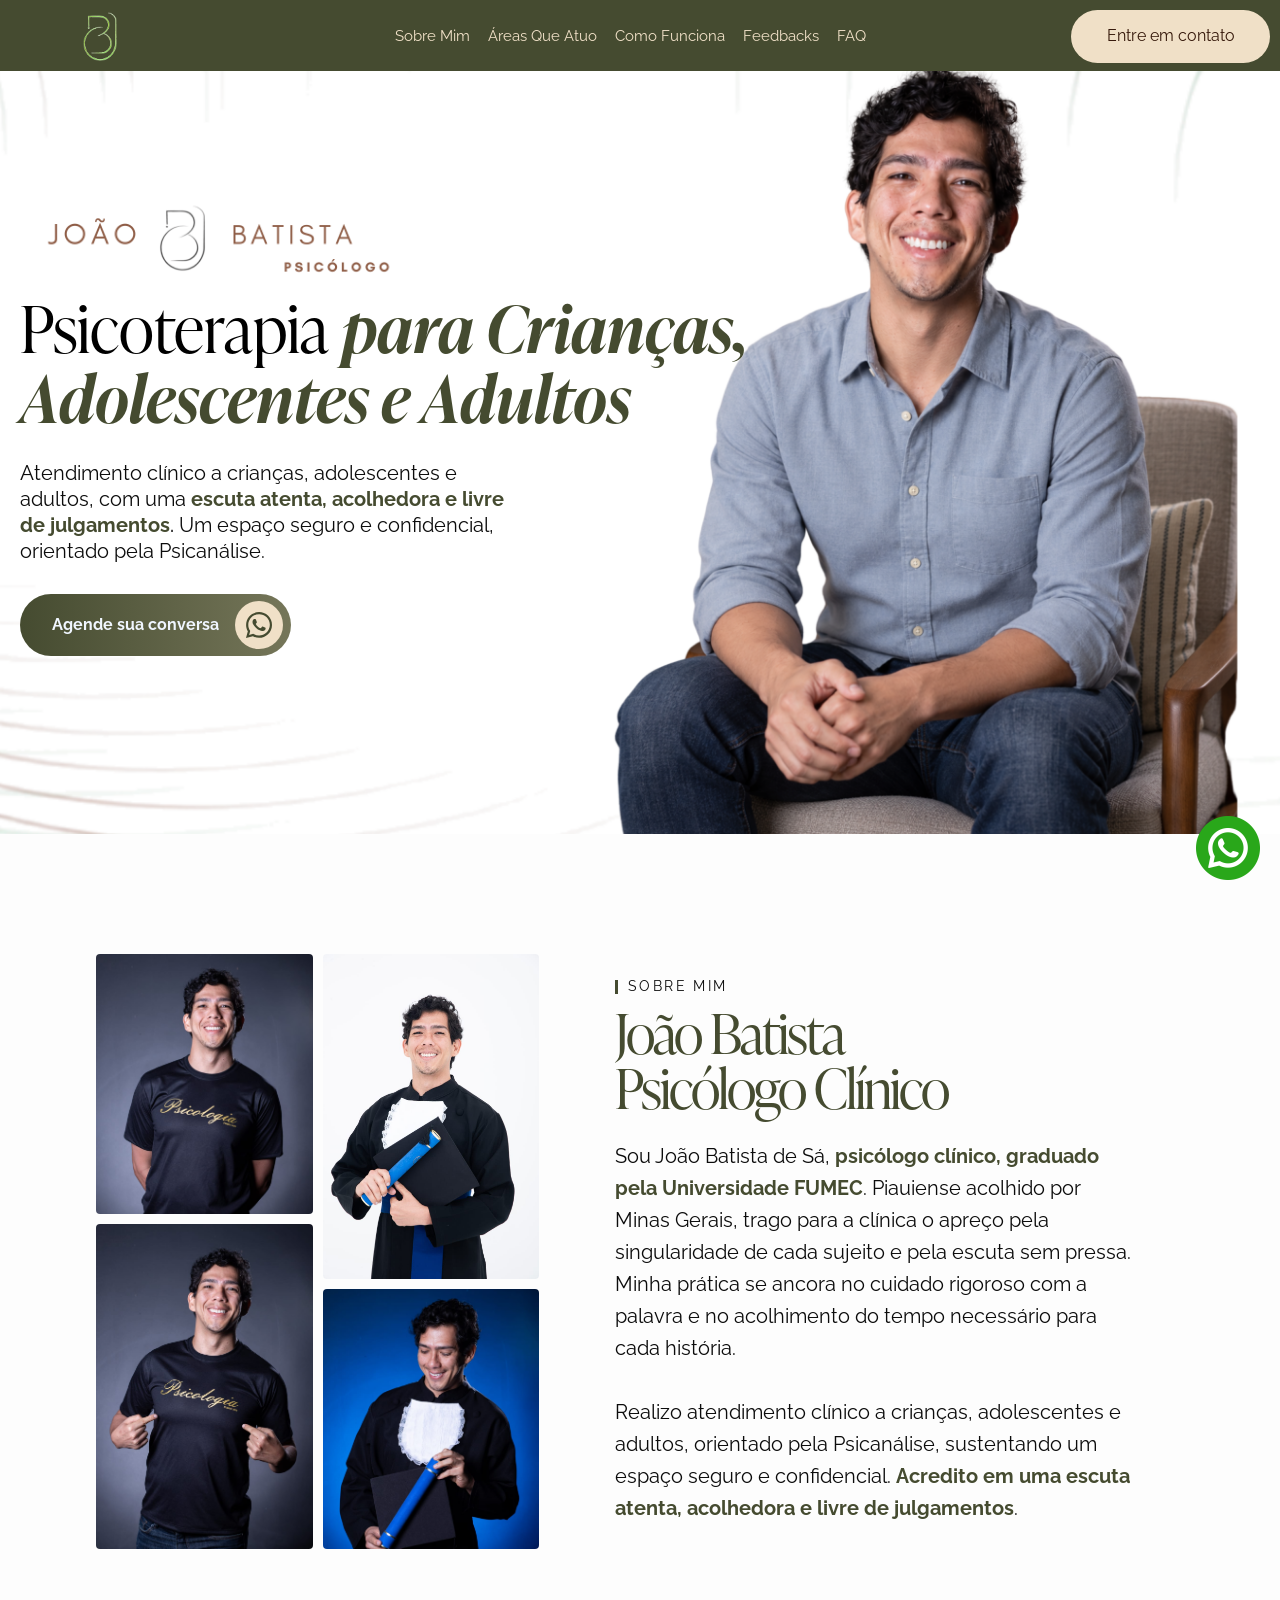
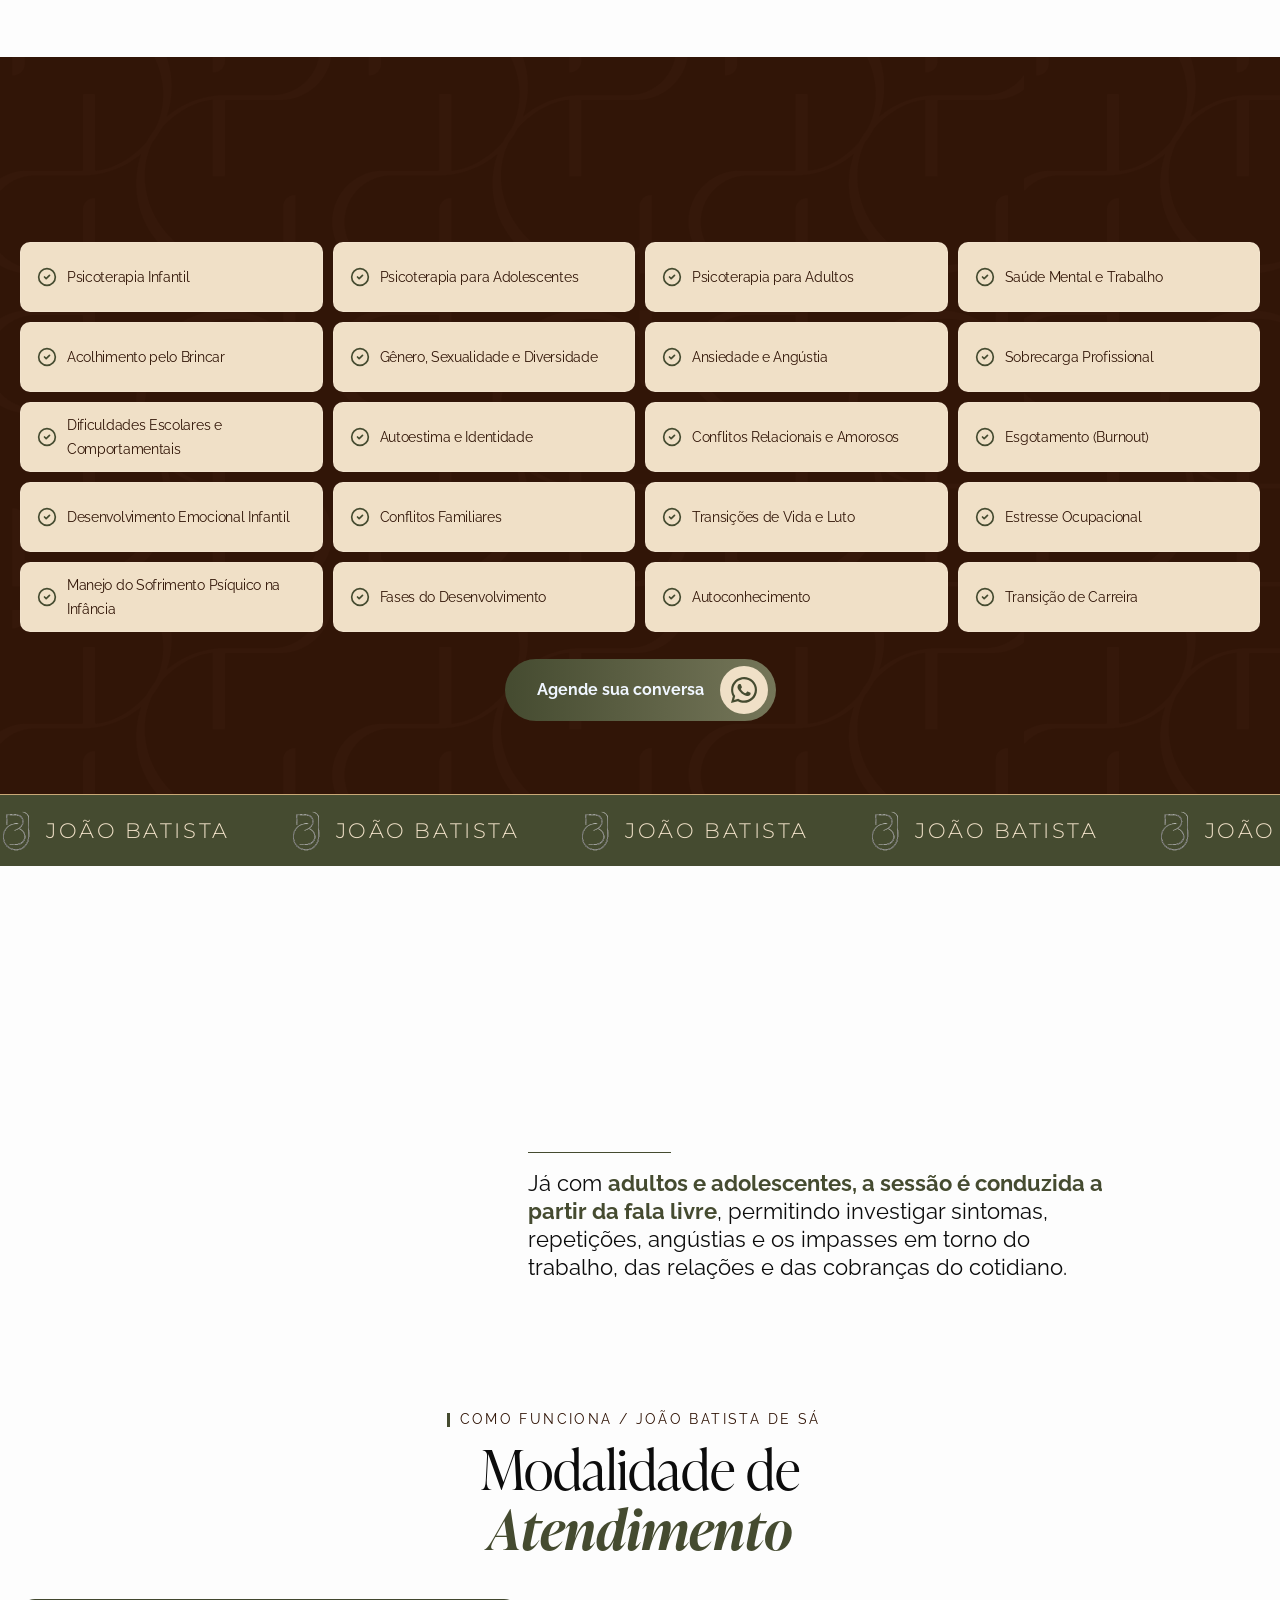
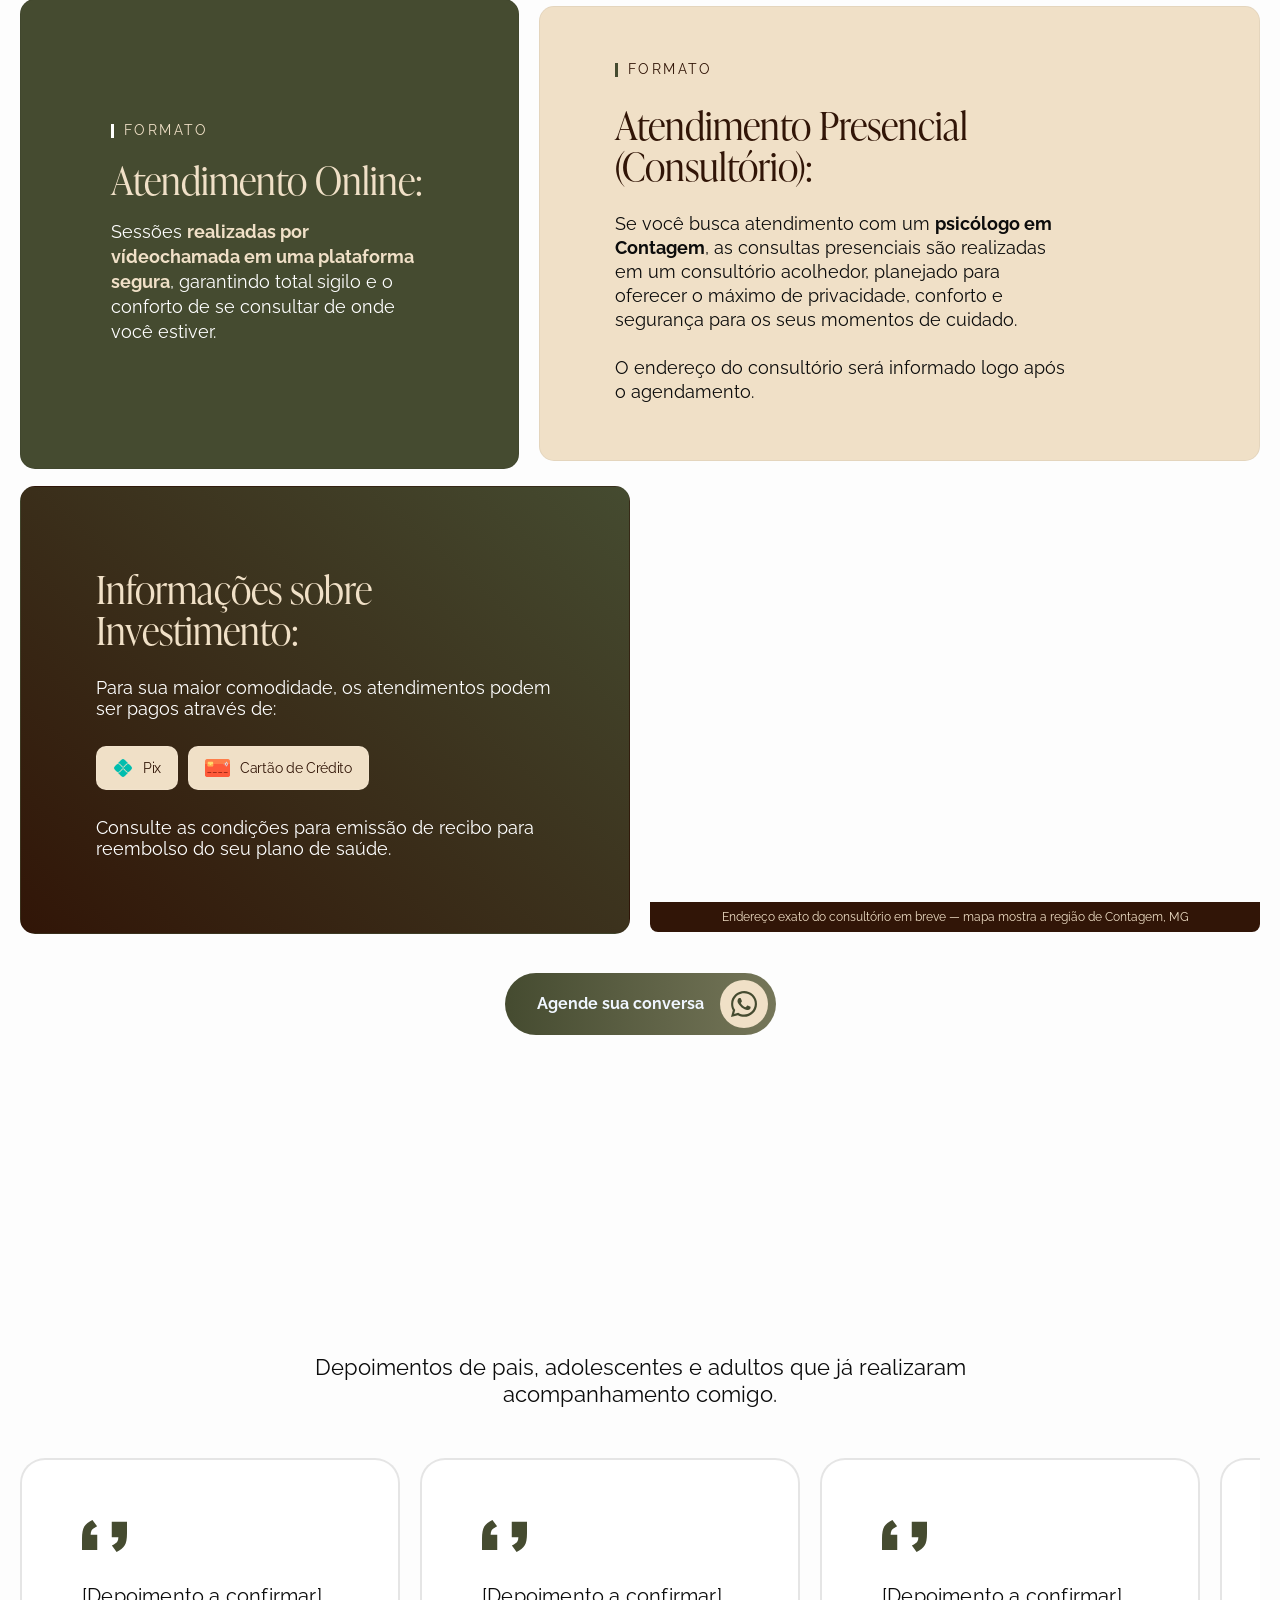
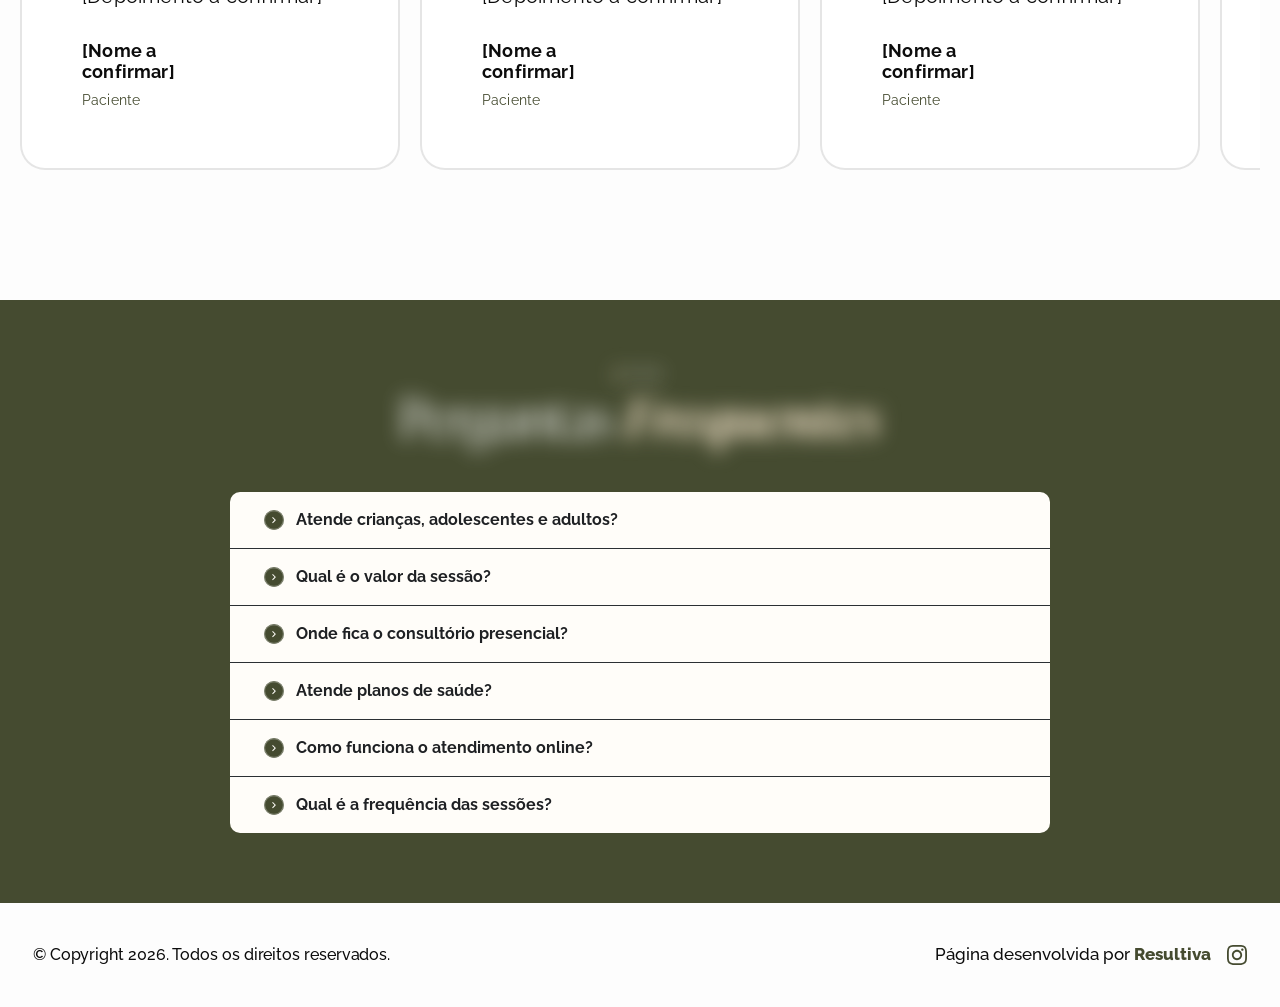
==== index.html @ 3357977a "Remove elemento decorativo (SVG) do lado direito do card de Atendimento Presencial Co-Authored-By: C" ====
<!DOCTYPE html>
<html lang="pt-BR"><head>
<meta charset="utf-8"/>
<meta content="width=device-width, initial-scale=1" name="viewport"/>
<meta content="index, follow, max-image-preview:large, max-snippet:-1, max-video-preview:-1" name="robots"/>
<title>Psicoterapia para Crianças, Adolescentes e Adultos | João Batista de Sá</title>
<meta content="Psicoterapia clínica para crianças, adolescentes e adultos, com base na Psicanálise. João Batista de Sá, psicólogo clínico." name="description"/>
<meta content="pt_BR" property="og:locale"/>
<meta content="website" property="og:type"/>
<meta content="Psicoterapia para Crianças, Adolescentes e Adultos | João Batista de Sá" property="og:title"/>
<meta content="Psicoterapia clínica para crianças, adolescentes e adultos, com base na Psicanálise." property="og:description"/>
<meta content="João Batista de Sá - Psicólogo" property="og:site_name"/>
<meta content="assets/joao-foto-1.jpg" property="og:image"/>
<meta content="summary_large_image" name="twitter:card"/>
<style id="wp-img-auto-sizes-contain-inline-css">
img:is([sizes=auto i],[sizes^="auto," i]){contain-intrinsic-size:3000px 1500px}
/*# sourceURL=wp-img-auto-sizes-contain-inline-css */
</style>
<style id="wp-emoji-styles-inline-css">

	img.wp-smiley, img.emoji {
		display: inline !important;
		border: none !important;
		box-shadow: none !important;
		height: 1em !important;
		width: 1em !important;
		margin: 0 0.07em !important;
		vertical-align: -0.1em !important;
		background: none !important;
		padding: 0 !important;
	}
/*# sourceURL=wp-emoji-styles-inline-css */
</style>
<style id="global-styles-inline-css">
:root{--wp--preset--aspect-ratio--square: 1;--wp--preset--aspect-ratio--4-3: 4/3;--wp--preset--aspect-ratio--3-4: 3/4;--wp--preset--aspect-ratio--3-2: 3/2;--wp--preset--aspect-ratio--2-3: 2/3;--wp--preset--aspect-ratio--16-9: 16/9;--wp--preset--aspect-ratio--9-16: 9/16;--wp--preset--color--black: #000000;--wp--preset--color--cyan-bluish-gray: #abb8c3;--wp--preset--color--white: #ffffff;--wp--preset--color--pale-pink: #f78da7;--wp--preset--color--vivid-red: #cf2e2e;--wp--preset--color--luminous-vivid-orange: #ff6900;--wp--preset--color--luminous-vivid-amber: #fcb900;--wp--preset--color--light-green-cyan: #7bdcb5;--wp--preset--color--vivid-green-cyan: #00d084;--wp--preset--color--pale-cyan-blue: #8ed1fc;--wp--preset--color--vivid-cyan-blue: #0693e3;--wp--preset--color--vivid-purple: #9b51e0;--wp--preset--gradient--vivid-cyan-blue-to-vivid-purple: linear-gradient(135deg,rgb(6,147,227) 0%,rgb(155,81,224) 100%);--wp--preset--gradient--light-green-cyan-to-vivid-green-cyan: linear-gradient(135deg,rgb(122,220,180) 0%,rgb(0,208,130) 100%);--wp--preset--gradient--luminous-vivid-amber-to-luminous-vivid-orange: linear-gradient(135deg,rgb(252,185,0) 0%,rgb(255,105,0) 100%);--wp--preset--gradient--luminous-vivid-orange-to-vivid-red: linear-gradient(135deg,rgb(255,105,0) 0%,rgb(207,46,46) 100%);--wp--preset--gradient--very-light-gray-to-cyan-bluish-gray: linear-gradient(135deg,rgb(238,238,238) 0%,rgb(169,184,195) 100%);--wp--preset--gradient--cool-to-warm-spectrum: linear-gradient(135deg,rgb(74,234,220) 0%,rgb(151,120,209) 20%,rgb(207,42,186) 40%,rgb(238,44,130) 60%,rgb(251,105,98) 80%,rgb(254,248,76) 100%);--wp--preset--gradient--blush-light-purple: linear-gradient(135deg,rgb(255,206,236) 0%,rgb(152,150,240) 100%);--wp--preset--gradient--blush-bordeaux: linear-gradient(135deg,rgb(254,205,165) 0%,rgb(254,45,45) 50%,rgb(107,0,62) 100%);--wp--preset--gradient--luminous-dusk: linear-gradient(135deg,rgb(255,203,112) 0%,rgb(199,81,192) 50%,rgb(65,88,208) 100%);--wp--preset--gradient--pale-ocean: linear-gradient(135deg,rgb(255,245,203) 0%,rgb(182,227,212) 50%,rgb(51,167,181) 100%);--wp--preset--gradient--electric-grass: linear-gradient(135deg,rgb(202,248,128) 0%,rgb(113,206,126) 100%);--wp--preset--gradient--midnight: linear-gradient(135deg,rgb(2,3,129) 0%,rgb(40,116,252) 100%);--wp--preset--font-size--small: 13px;--wp--preset--font-size--medium: 20px;--wp--preset--font-size--large: 36px;--wp--preset--font-size--x-large: 42px;--wp--preset--spacing--20: 0.44rem;--wp--preset--spacing--30: 0.67rem;--wp--preset--spacing--40: 1rem;--wp--preset--spacing--50: 1.5rem;--wp--preset--spacing--60: 2.25rem;--wp--preset--spacing--70: 3.38rem;--wp--preset--spacing--80: 5.06rem;--wp--preset--shadow--natural: 6px 6px 9px rgba(0, 0, 0, 0.2);--wp--preset--shadow--deep: 12px 12px 50px rgba(0, 0, 0, 0.4);--wp--preset--shadow--sharp: 6px 6px 0px rgba(0, 0, 0, 0.2);--wp--preset--shadow--outlined: 6px 6px 0px -3px rgb(255, 255, 255), 6px 6px rgb(0, 0, 0);--wp--preset--shadow--crisp: 6px 6px 0px rgb(0, 0, 0);}:root { --wp--style--global--content-size: 800px;--wp--style--global--wide-size: 1200px; }:where(body) { margin: 0; }.wp-site-blocks > .alignleft { float: left; margin-right: 2em; }.wp-site-blocks > .alignright { float: right; margin-left: 2em; }.wp-site-blocks > .aligncenter { justify-content: center; margin-left: auto; margin-right: auto; }:where(.wp-site-blocks) > * { margin-block-start: 24px; margin-block-end: 0; }:where(.wp-site-blocks) > :first-child { margin-block-start: 0; }:where(.wp-site-blocks) > :last-child { margin-block-end: 0; }:root { --wp--style--block-gap: 24px; }:root :where(.is-layout-flow) > :first-child{margin-block-start: 0;}:root :where(.is-layout-flow) > :last-child{margin-block-end: 0;}:root :where(.is-layout-flow) > *{margin-block-start: 24px;margin-block-end: 0;}:root :where(.is-layout-constrained) > :first-child{margin-block-start: 0;}:root :where(.is-layout-constrained) > :last-child{margin-block-end: 0;}:root :where(.is-layout-constrained) > *{margin-block-start: 24px;margin-block-end: 0;}:root :where(.is-layout-flex){gap: 24px;}:root :where(.is-layout-grid){gap: 24px;}.is-layout-flow > .alignleft{float: left;margin-inline-start: 0;margin-inline-end: 2em;}.is-layout-flow > .alignright{float: right;margin-inline-start: 2em;margin-inline-end: 0;}.is-layout-flow > .aligncenter{margin-left: auto !important;margin-right: auto !important;}.is-layout-constrained > .alignleft{float: left;margin-inline-start: 0;margin-inline-end: 2em;}.is-layout-constrained > .alignright{float: right;margin-inline-start: 2em;margin-inline-end: 0;}.is-layout-constrained > .aligncenter{margin-left: auto !important;margin-right: auto !important;}.is-layout-constrained > :where(:not(.alignleft):not(.alignright):not(.alignfull)){max-width: var(--wp--style--global--content-size);margin-left: auto !important;margin-right: auto !important;}.is-layout-constrained > .alignwide{max-width: var(--wp--style--global--wide-size);}body .is-layout-flex{display: flex;}.is-layout-flex{flex-wrap: wrap;align-items: center;}.is-layout-flex > :is(*, div){margin: 0;}body .is-layout-grid{display: grid;}.is-layout-grid > :is(*, div){margin: 0;}body{padding-top: 0px;padding-right: 0px;padding-bottom: 0px;padding-left: 0px;}:root :where(.wp-element-button, .wp-block-button__link){background-color: #32373c;border-width: 0;color: #fff;font-family: inherit;font-size: inherit;font-style: inherit;font-weight: inherit;letter-spacing: inherit;line-height: inherit;padding-top: calc(0.667em + 2px);padding-right: calc(1.333em + 2px);padding-bottom: calc(0.667em + 2px);padding-left: calc(1.333em + 2px);text-decoration: none;text-transform: inherit;}.has-black-color{color: var(--wp--preset--color--black) !important;}.has-cyan-bluish-gray-color{color: var(--wp--preset--color--cyan-bluish-gray) !important;}.has-white-color{color: var(--wp--preset--color--white) !important;}.has-pale-pink-color{color: var(--wp--preset--color--pale-pink) !important;}.has-vivid-red-color{color: var(--wp--preset--color--vivid-red) !important;}.has-luminous-vivid-orange-color{color: var(--wp--preset--color--luminous-vivid-orange) !important;}.has-luminous-vivid-amber-color{color: var(--wp--preset--color--luminous-vivid-amber) !important;}.has-light-green-cyan-color{color: var(--wp--preset--color--light-green-cyan) !important;}.has-vivid-green-cyan-color{color: var(--wp--preset--color--vivid-green-cyan) !important;}.has-pale-cyan-blue-color{color: var(--wp--preset--color--pale-cyan-blue) !important;}.has-vivid-cyan-blue-color{color: var(--wp--preset--color--vivid-cyan-blue) !important;}.has-vivid-purple-color{color: var(--wp--preset--color--vivid-purple) !important;}.has-black-background-color{background-color: var(--wp--preset--color--black) !important;}.has-cyan-bluish-gray-background-color{background-color: var(--wp--preset--color--cyan-bluish-gray) !important;}.has-white-background-color{background-color: var(--wp--preset--color--white) !important;}.has-pale-pink-background-color{background-color: var(--wp--preset--color--pale-pink) !important;}.has-vivid-red-background-color{background-color: var(--wp--preset--color--vivid-red) !important;}.has-luminous-vivid-orange-background-color{background-color: var(--wp--preset--color--luminous-vivid-orange) !important;}.has-luminous-vivid-amber-background-color{background-color: var(--wp--preset--color--luminous-vivid-amber) !important;}.has-light-green-cyan-background-color{background-color: var(--wp--preset--color--light-green-cyan) !important;}.has-vivid-green-cyan-background-color{background-color: var(--wp--preset--color--vivid-green-cyan) !important;}.has-pale-cyan-blue-background-color{background-color: var(--wp--preset--color--pale-cyan-blue) !important;}.has-vivid-cyan-blue-background-color{background-color: var(--wp--preset--color--vivid-cyan-blue) !important;}.has-vivid-purple-background-color{background-color: var(--wp--preset--color--vivid-purple) !important;}.has-black-border-color{border-color: var(--wp--preset--color--black) !important;}.has-cyan-bluish-gray-border-color{border-color: var(--wp--preset--color--cyan-bluish-gray) !important;}.has-white-border-color{border-color: var(--wp--preset--color--white) !important;}.has-pale-pink-border-color{border-color: var(--wp--preset--color--pale-pink) !important;}.has-vivid-red-border-color{border-color: var(--wp--preset--color--vivid-red) !important;}.has-luminous-vivid-orange-border-color{border-color: var(--wp--preset--color--luminous-vivid-orange) !important;}.has-luminous-vivid-amber-border-color{border-color: var(--wp--preset--color--luminous-vivid-amber) !important;}.has-light-green-cyan-border-color{border-color: var(--wp--preset--color--light-green-cyan) !important;}.has-vivid-green-cyan-border-color{border-color: var(--wp--preset--color--vivid-green-cyan) !important;}.has-pale-cyan-blue-border-color{border-color: var(--wp--preset--color--pale-cyan-blue) !important;}.has-vivid-cyan-blue-border-color{border-color: var(--wp--preset--color--vivid-cyan-blue) !important;}.has-vivid-purple-border-color{border-color: var(--wp--preset--color--vivid-purple) !important;}.has-vivid-cyan-blue-to-vivid-purple-gradient-background{background: var(--wp--preset--gradient--vivid-cyan-blue-to-vivid-purple) !important;}.has-light-green-cyan-to-vivid-green-cyan-gradient-background{background: var(--wp--preset--gradient--light-green-cyan-to-vivid-green-cyan) !important;}.has-luminous-vivid-amber-to-luminous-vivid-orange-gradient-background{background: var(--wp--preset--gradient--luminous-vivid-amber-to-luminous-vivid-orange) !important;}.has-luminous-vivid-orange-to-vivid-red-gradient-background{background: var(--wp--preset--gradient--luminous-vivid-orange-to-vivid-red) !important;}.has-very-light-gray-to-cyan-bluish-gray-gradient-background{background: var(--wp--preset--gradient--very-light-gray-to-cyan-bluish-gray) !important;}.has-cool-to-warm-spectrum-gradient-background{background: var(--wp--preset--gradient--cool-to-warm-spectrum) !important;}.has-blush-light-purple-gradient-background{background: var(--wp--preset--gradient--blush-light-purple) !important;}.has-blush-bordeaux-gradient-background{background: var(--wp--preset--gradient--blush-bordeaux) !important;}.has-luminous-dusk-gradient-background{background: var(--wp--preset--gradient--luminous-dusk) !important;}.has-pale-ocean-gradient-background{background: var(--wp--preset--gradient--pale-ocean) !important;}.has-electric-grass-gradient-background{background: var(--wp--preset--gradient--electric-grass) !important;}.has-midnight-gradient-background{background: var(--wp--preset--gradient--midnight) !important;}.has-small-font-size{font-size: var(--wp--preset--font-size--small) !important;}.has-medium-font-size{font-size: var(--wp--preset--font-size--medium) !important;}.has-large-font-size{font-size: var(--wp--preset--font-size--large) !important;}.has-x-large-font-size{font-size: var(--wp--preset--font-size--x-large) !important;}
:root :where(.wp-block-icon svg){width: 24px;}
:root :where(.wp-block-pullquote){font-size: 1.5em;line-height: 1.6;}
/*# sourceURL=global-styles-inline-css */
</style>
<link href="assets/782b342f846f2900_dxs1xze.css" id="custom-typekit-css-css" media="all" rel="stylesheet"/>
<link href="assets/548c5d23d83057d2_reset.css" id="hello-elementor-css" media="all" rel="stylesheet"/>
<link href="assets/9a7cfe03ec763818_theme.css" id="hello-elementor-theme-style-css" media="all" rel="stylesheet"/>
<link href="assets/c3055dec49d5f10e_custom-frontend.min.css" id="elementor-frontend-css" media="all" rel="stylesheet"/>
<style id="elementor-frontend-inline-css">
.e-heading-base a, .e-paragraph-base a { all: unset; cursor: pointer; }form[data-element_type="e-form"].form-state-success [data-element_type="e-form-success-message"],form[data-element_type="e-form"].form-state-error [data-element_type="e-form-error-message"]{ display: block; }
.e-form-textarea-base:not([data-resizable]) { resize: none; } .e-form-submit-button-base { cursor: pointer; box-sizing: border-box; }
/*# sourceURL=elementor-frontend-inline-css */
</style>
<link href="assets/fb8690e594b2f9b8_widget-image.min.css" id="widget-image-css" media="all" rel="stylesheet"/>
<link href="assets/a391a0ae393c9c05_custom-pro-widget-nav-menu.min.css" id="widget-nav-menu-css" media="all" rel="stylesheet"/>
<link href="assets/1e05c3c28a9be5f5_post-8.css" id="elementor-post-8-css" media="all" rel="stylesheet"/>
<link href="assets/d87ddf917b7a1449_all.min.css" id="font-awesome-5-all-css" media="all" rel="stylesheet"/>
<link href="assets/c55902832fb84522_v4-shims.min.css" id="font-awesome-4-shim-css" media="all" rel="stylesheet"/>
<link href="assets/f68e889145cb0e47_widget-heading.min.css" id="widget-heading-css" media="all" rel="stylesheet"/>
<link href="assets/c57e64fcb72bddaf_swiper.min.css" id="swiper-css" media="all" rel="stylesheet"/>
<link href="assets/196f351ce1a78030_e-swiper.min.css" id="e-swiper-css" media="all" rel="stylesheet"/>
<link href="assets/4ddf1a08961f35db_widget-nested-carousel.min.css" id="widget-nested-carousel-css" media="all" rel="stylesheet"/>
<link href="assets/dd9c588958cd66ea_widget-google_maps.min.css" id="widget-google_maps-css" media="all" rel="stylesheet"/>
<link href="assets/4ada91f83b55c031_widget-nested-accordion.min.css" id="widget-nested-accordion-css" media="all" rel="stylesheet"/>
<link href="assets/b86ed18fde9bf675_post-1774.css" id="elementor-post-1774-css" media="all" rel="stylesheet"/>
<link href="assets/4466a8411270799d_base-desktop.css" id="base-desktop-css" media="all" rel="stylesheet"/>
<link href="assets/4f38323f565563c8_local-2951-frontend-desktop.css" id="local-2951-frontend-desktop-css" media="all" rel="stylesheet"/>
<link href="assets/33fccca99a5172ae_local-1774-frontend-desktop.css" id="local-1774-frontend-desktop-css" media="all" rel="stylesheet"/>
<link href="assets/efb9d8b8dd8ffb87_local-2951-frontend-widescreen.css" id="local-2951-frontend-widescreen-css" media="(min-width:2400px)" rel="stylesheet"/>
<link href="assets/6297282d4bda5357_local-1774-frontend-widescreen.css" id="local-1774-frontend-widescreen-css" media="(min-width:2400px)" rel="stylesheet"/>
<link href="assets/0c07ded1836d331a_local-1774-frontend-tablet.css" id="local-1774-frontend-tablet-css" media="(max-width:1024px)" rel="stylesheet"/>
<link href="assets/6d2c0fc112d7a766_base-mobile.css" id="base-mobile-css" media="(max-width:767px)" rel="stylesheet"/>
<link href="assets/a585146d65b16712_local-1774-frontend-mobile.css" id="local-1774-frontend-mobile-css" media="(max-width:767px)" rel="stylesheet"/>
<link href="assets/73db5bc9e8d92674_post-2951.css" id="elementor-post-2951-css" media="all" rel="stylesheet"/>
<style id="elementor-pro-custom-fonts-inline-css">
@font-face {
	font-family: 'Raleway';
	font-style: normal;
	font-weight: normal;
	font-display: swap;
	src: url('#hero/wp-content/uploads/2026/07/raleway-400.eot');
	src: url('#hero/wp-content/uploads/2026/07/raleway-400.eot?#iefix') format('embedded-opentype'),
		url("assets/50432fc4fcd6a916_raleway-400.woff2") format('woff2'),
		url('#hero/wp-content/uploads/2026/07/raleway-400.woff') format('woff'),
		url('#hero/wp-content/uploads/2026/07/raleway-400.ttf') format('truetype'),
		url('#hero/wp-content/uploads/2026/07/raleway-400.svg#Raleway') format('svg');
}
@font-face {
	font-family: 'Raleway';
	font-style: normal;
	font-weight: 500;
	font-display: swap;
	src: url('#hero/wp-content/uploads/2026/07/raleway-500.eot');
	src: url('#hero/wp-content/uploads/2026/07/raleway-500.eot?#iefix') format('embedded-opentype'),
		url("assets/e4331f17c444974e_raleway-500.woff2") format('woff2'),
		url('#hero/wp-content/uploads/2026/07/raleway-500.woff') format('woff'),
		url('#hero/wp-content/uploads/2026/07/raleway-500.ttf') format('truetype'),
		url('#hero/wp-content/uploads/2026/07/raleway-500.svg#Raleway') format('svg');
}
@font-face {
	font-family: 'Raleway';
	font-style: normal;
	font-weight: 700;
	font-display: swap;
	src: url('#hero/wp-content/uploads/2026/07/raleway-700.eot');
	src: url('#hero/wp-content/uploads/2026/07/raleway-700.eot?#iefix') format('embedded-opentype'),
		url("assets/76a3a5d0dd02ab1b_raleway-700.woff2") format('woff2'),
		url('#hero/wp-content/uploads/2026/07/raleway-700.woff') format('woff'),
		url('#hero/wp-content/uploads/2026/07/raleway-700.ttf') format('truetype'),
		url('#hero/wp-content/uploads/2026/07/raleway-700.svg#Raleway') format('svg');
}
@font-face {
	font-family: 'Raleway';
	font-style: normal;
	font-weight: 800;
	font-display: swap;
	src: url('#hero/wp-content/uploads/2026/07/raleway-800.eot');
	src: url('#hero/wp-content/uploads/2026/07/raleway-800.eot?#iefix') format('embedded-opentype'),
		url("assets/a1396fce3bd46726_raleway-800.woff2") format('woff2'),
		url('#hero/wp-content/uploads/2026/07/raleway-800.woff') format('woff'),
		url('#hero/wp-content/uploads/2026/07/raleway-800.ttf') format('truetype'),
		url('#hero/wp-content/uploads/2026/07/raleway-800.svg#Raleway') format('svg');
}

/*# sourceURL=elementor-pro-custom-fonts-inline-css */
</style>
<link href="https://fonts.googleapis.com/css2?family=Montserrat:wght@300&display=swap" rel="stylesheet"/>
<link href="assets/6adb6452bc1ee069_css.css" id="elementor-gf-roboto-css" media="all" rel="stylesheet"/>
<link href="assets/e41380127b5ea983_css.css" id="elementor-gf-robotoslab-css" media="all" rel="stylesheet"/>
<link href="assets/b3e40e33deec2274_css.css" id="elementor-gf-cabin-css" media="all" rel="stylesheet"/>
<script id="jquery-core-js" src="assets/cb6f2d32c49d1c2b_jquery.min.js"></script>
<script id="jquery-migrate-js" src="assets/5274f11e6fb32ae0_jquery-migrate.min.js"></script>
<script id="font-awesome-4-shim-js" src="assets/6f35273b8502706e_v4-shims.min.js"></script>
<link href="assets/b25c3df83004dd68_file.json" rel="https://api.w.org/"/><link href="assets/c82fc22a1e4fba40_1774.json" rel="alternate" title="JSON" type="application/json"/><link href="assets/2c1a0a6b65a7a217_xmlrpc.php" rel="EditURI" title="RSD" type="application/rsd+xml"/>
<meta content="WordPress 7.0.4" name="generator"/>
<link href="assets/3fdf71989fff3b84_file.html" rel="shortlink"/>
<meta content="Elementor 4.2.1; features: e_font_icon_svg, additional_custom_breakpoints; settings: css_print_method-external, google_font-enabled, font_display-swap" name="generator"/>
<link as="font" href="assets/50432fc4fcd6a916_raleway-400.woff2" rel="preload" type="font/woff2"/>
<link as="font" href="assets/e4331f17c444974e_raleway-500.woff2" rel="preload" type="font/woff2"/>
<link as="font" href="assets/76a3a5d0dd02ab1b_raleway-700.woff2" rel="preload" type="font/woff2"/>
<link as="font" href="assets/a1396fce3bd46726_raleway-800.woff2" rel="preload" type="font/woff2"/>
<link href="assets/joao-logo-bj.png" rel="icon" sizes="32x32"/>
<link href="assets/joao-logo-bj.png" rel="icon" sizes="192x192"/>
<link href="assets/joao-logo-bj.png" rel="apple-touch-icon"/>
<meta content="assets/joao-logo-bj.png" name="msapplication-TileImage"/>
<style data-offline="1">/* offline: ensure content is visible regardless of JS init state */
html,body{opacity:1!important;visibility:visible!important}
.page-loader,.site-loader,[class*='loading-screen'],[id*='loading-screen']{display:none!important}
</style></head>
<body class="home wp-singular page-template page-template-elementor_header_footer page page-id-1774 wp-embed-responsive wp-theme-hello-elementor hello-elementor-default elementor-default elementor-template-full-width elementor-kit-8 elementor-page elementor-page-1774 e--ua-blink e--ua-chrome e--ua-mac e--ua-webkit" data-elementor-device-mode="desktop">
<a class="skip-link screen-reader-text" href="#content">Ir para o conteúdo</a>
<style>
.elementor-element-d2050a6 .elementor-button,.elementor-element-d2050a6 .elementor-button-text{color:#35180A;}
@media(max-width:767px){
.elementor-element-25c63ac{padding-left:16px !important;}
.elementor-element-25c63ac .e-con-inner{margin-left:0px !important;}
}
</style>
<header class="elementor elementor-2951 elementor-location-header" data-elementor-id="2951" data-elementor-post-type="elementor_library" data-elementor-type="header">
<div class="elementor-element elementor-element-f4c11b8 e-con e-atomic-element e-flexbox-base e-23c655c" data-e-type="e-flexbox" data-element_type="e-flexbox" data-id="f4c11b8" data-interaction-id="f4c11b8">
<div class="elementor-element elementor-element-25c63ac e-flex e-con-boxed e-con e-parent" data-e-type="container" data-element_type="container" data-id="25c63ac" data-settings='{"background_background":"classic","position":"fixed"}'>
<div class="e-con-inner">
<div class="elementor-element elementor-element-67f1493 elementor-widget__width-initial elementor-widget elementor-widget-image" data-e-type="widget" data-element_type="widget" data-id="67f1493" data-widget_type="image.default">
<div class="elementor-widget-container">
<a href="#hero">
<img alt="João Batista de Sá - Psicólogo" class="attachment-full size-full wp-image-2954" height="48" src="assets/joao-logo-header.png" width="34"/>
</a>
</div>
</div>
<div class="elementor-element elementor-element-abaec62 elementor-hidden-tablet elementor-hidden-mobile elementor-nav-menu--dropdown-tablet elementor-nav-menu__text-align-aside elementor-nav-menu--toggle elementor-nav-menu--burger elementor-widget elementor-widget-nav-menu" data-e-type="widget" data-element_type="widget" data-id="abaec62" data-settings='{"layout":"horizontal","submenu_icon":{"value":"&lt;svg aria-hidden=\"true\" class=\"e-font-icon-svg e-fas-caret-down\" viewBox=\"0 0 320 512\" xmlns=\"http:\/\/www.w3.org\/2000\/svg\"&gt;&lt;path d=\"M31.3 192h257.3c17.8 0 26.7 21.5 14.1 34.1L174.1 354.8c-7.8 7.8-20.5 7.8-28.3 0L17.2 226.1C4.6 213.5 13.5 192 31.3 192z\"&gt;&lt;\/path&gt;&lt;\/svg&gt;","library":"fa-solid"},"toggle":"burger"}' data-widget_type="nav-menu.default">
<div class="elementor-widget-container">
<nav aria-label="Menu" class="elementor-nav-menu--main elementor-nav-menu__container elementor-nav-menu--layout-horizontal e--pointer-none">
<ul class="elementor-nav-menu" data-smartmenus-id="17887460355012734" id="menu-1-abaec62"><li class="menu-item menu-item-type-custom menu-item-object-custom current-menu-item current_page_item menu-item-home menu-item-2946"><a aria-current="" class="elementor-item elementor-item-anchor" href="#sobremim">Sobre Mim</a></li>
<li class="menu-item menu-item-type-custom menu-item-object-custom current-menu-item current_page_item menu-item-home menu-item-2947"><a aria-current="" class="elementor-item elementor-item-anchor" href="#areasqueatuo">Áreas Que Atuo</a></li>
<li class="menu-item menu-item-type-custom menu-item-object-custom current-menu-item current_page_item menu-item-home menu-item-2949"><a aria-current="" class="elementor-item elementor-item-anchor" href="#comofunciona">Como Funciona</a></li>
<li class="menu-item menu-item-type-custom menu-item-object-custom current-menu-item current_page_item menu-item-home menu-item-2948"><a aria-current="" class="elementor-item elementor-item-anchor" href="#feedbacks">Feedbacks</a></li>
<li class="menu-item menu-item-type-custom menu-item-object-custom current-menu-item current_page_item menu-item-home menu-item-2950"><a aria-current="" class="elementor-item elementor-item-anchor" href="#faq">FAQ</a></li>
</ul> </nav>
<div aria-expanded="false" aria-label="Menu Toggle" class="elementor-menu-toggle" role="button" tabindex="0">
<svg aria-hidden="true" class="elementor-menu-toggle__icon--open e-font-icon-svg e-eicon-menu-bar" role="presentation" viewbox="0 0 1000 1000" xmlns="http://www.w3.org/2000/svg"><path d="M104 333H896C929 333 958 304 958 271S929 208 896 208H104C71 208 42 237 42 271S71 333 104 333ZM104 583H896C929 583 958 554 958 521S929 458 896 458H104C71 458 42 487 42 521S71 583 104 583ZM104 833H896C929 833 958 804 958 771S929 708 896 708H104C71 708 42 737 42 771S71 833 104 833Z"></path></svg><svg aria-hidden="true" class="elementor-menu-toggle__icon--close e-font-icon-svg e-eicon-close" role="presentation" viewbox="0 0 1000 1000" xmlns="http://www.w3.org/2000/svg"><path d="M742 167L500 408 258 167C246 154 233 150 217 150 196 150 179 158 167 167 154 179 150 196 150 212 150 229 154 242 171 254L408 500 167 742C138 771 138 800 167 829 196 858 225 858 254 829L496 587 738 829C750 842 767 846 783 846 800 846 817 842 829 829 842 817 846 804 846 783 846 767 842 750 829 737L588 500 833 258C863 229 863 200 833 171 804 137 775 137 742 167Z"></path></svg> </div>
<nav aria-hidden="true" class="elementor-nav-menu--dropdown elementor-nav-menu__container" style="--menu-height: 0;">
<ul class="elementor-nav-menu" data-smartmenus-id="1788746035502531" id="menu-2-abaec62"><li class="menu-item menu-item-type-custom menu-item-object-custom current-menu-item current_page_item menu-item-home menu-item-2946"><a aria-current="page" class="elementor-item elementor-item-anchor" href="#sobremim" tabindex="-1">Sobre Mim</a></li>
<li class="menu-item menu-item-type-custom menu-item-object-custom current-menu-item current_page_item menu-item-home menu-item-2947"><a aria-current="page" class="elementor-item elementor-item-anchor" href="#areasqueatuo" tabindex="-1">Áreas Que Atuo</a></li>
<li class="menu-item menu-item-type-custom menu-item-object-custom current-menu-item current_page_item menu-item-home menu-item-2949"><a aria-current="page" class="elementor-item elementor-item-anchor" href="#comofunciona" tabindex="-1">Como Funciona</a></li>
<li class="menu-item menu-item-type-custom menu-item-object-custom current-menu-item current_page_item menu-item-home menu-item-2948"><a aria-current="page" class="elementor-item elementor-item-anchor" href="#feedbacks" tabindex="-1">Feedbacks</a></li>
<li class="menu-item menu-item-type-custom menu-item-object-custom current-menu-item current_page_item menu-item-home menu-item-2950"><a aria-current="page" class="elementor-item elementor-item-anchor" href="#faq" tabindex="-1">FAQ</a></li>
</ul> </nav>
</div>
</div>
<div class="elementor-element elementor-element-d2050a6 elementor-align-justify elementor-widget__width-initial e-transform elementor-widget elementor-widget-button" data-e-type="widget" data-element_type="widget" data-id="d2050a6" data-settings='{"_transform_scale_effect_hover":{"unit":"px","size":1.02,"sizes":[]},"_transform_scale_effect_hover_widescreen":{"unit":"px","size":"","sizes":[]},"_transform_scale_effect_hover_tablet":{"unit":"px","size":"","sizes":[]},"_transform_scale_effect_hover_mobile":{"unit":"px","size":"","sizes":[]}}' data-widget_type="button.default">
<div class="elementor-widget-container">
<div class="elementor-button-wrapper">
<a class="elementor-button elementor-button-link elementor-size-sm" href="https://api.whatsapp.com/send?phone=5531993289504&amp;text=Ol%C3%A1!%20Em%20que%20posso%20te%20ajudar%3F%20" target="_blank">
<span class="elementor-button-content-wrapper">
<span class="elementor-button-text">Entre em contato</span>
</span>
</a>
</div>
</div>
</div>
</div>
</div>
</div>
</header>
<div class="elementor elementor-1774" data-elementor-id="1774" data-elementor-post-type="page" data-elementor-type="wp-page">
<section class="elementor-element elementor-element-eedaf64 e-con e-atomic-element e-flexbox-base e-eedaf64-f548504" data-e-type="e-flexbox" data-element_type="e-flexbox" data-id="eedaf64" data-interaction-id="eedaf64">
<div class="elementor-element elementor-element-f3f7808 e-con e-atomic-element e-flexbox-base e-f3f7808-1bd1708" data-e-type="e-flexbox" data-element_type="e-flexbox" data-id="f3f7808" data-interaction-id="f3f7808">
<div class="elementor-element elementor-element-6d01e9d elementor-widget__width-initial elementor-widget-tablet__width-initial elementor-widget-mobile__width-initial elementor-widget elementor-widget-heading" data-e-type="widget" data-element_type="widget" data-id="6d01e9d" data-widget_type="heading.default">
<div class="elementor-widget-container">
<span class="elementor-heading-title elementor-size-default">Psicoterapia <span class="custom">para Crianças,<br/>Adolescentes e Adultos</span> </span> </div>
</div>
<div class="elementor-element elementor-element-3ded298 elementor-widget__width-initial elementor-widget-tablet__width-initial elementor-widget-mobile__width-initial elementor-widget elementor-widget-heading" data-e-type="widget" data-element_type="widget" data-id="3ded298" data-widget_type="heading.default">
<div class="elementor-widget-container">
<span class="elementor-heading-title elementor-size-default tf-hero-sub-desktop"><span class="destaque-8">Atendimento clínico a crianças, adolescentes e adultos, com uma</span> <span class="destaque-9">escuta atenta, acolhedora e livre de julgamentos</span>. <span class="destaque-8">Um espaço seguro e confidencial, orientado pela Psicanálise.</span></span><span class="elementor-heading-title elementor-size-default tf-hero-sub-mobile">Atendimento com uma <span class="destaque-9">escuta atenta, acolhedora e livre de julgamentos</span>. <span class="destaque-8">Um espaço seguro e confidencial, orientado pela Psicanálise.</span></span> </div>
</div>
<a class="elementor-element elementor-element-6b1bc75 e-con e-atomic-element e-flexbox-base e-b4a01e0-f76b88f" data-e-type="e-flexbox" data-element_type="e-flexbox" data-id="6b1bc75" data-interaction-id="6b1bc75" href="https://api.whatsapp.com/send?phone=5531993289504&amp;text=Ol%C3%A1!%20Em%20que%20posso%20te%20ajudar%3F%20" target="_blank">
<style>
.tf-hero-cta-mobile{display:none;}
.tf-hero-sub-mobile{display:none;}
.tf-mobile-break{display:none;}
@media(max-width:767px){
.tf-hero-cta-desktop{display:none;}
.tf-hero-cta-mobile{display:block;}
.tf-hero-sub-desktop{display:none;}
.tf-hero-sub-mobile{display:inline;}
.tf-mobile-break{display:inline;}
.elementor-element-67f1493 .elementor-widget-container{text-align:left !important;}
}
</style>
<p class="e-4f575f4-da0514e e-paragraph-base tf-hero-cta-desktop" data-e-type="widget" data-id="3c83901" data-interaction-id="3c83901">Agende sua conversa</p>
<p class="e-4f575f4-da0514e e-paragraph-base tf-hero-cta-mobile" data-e-type="widget" data-id="3c83901">Agende sua conversa</p>
<div class="elementor-element elementor-element-1a4f454 e-con e-atomic-element e-flexbox-base e-1a4f454-46c7099" data-e-type="e-flexbox" data-element_type="e-flexbox" data-id="1a4f454" data-interaction-id="1a4f454">
<div class="e-ced418b-cfec0f1 e-svg-base" data-e-type="widget" data-id="ced418b" data-interaction-id="ced418b"><svg fill="currentColor" height="20" style="width: 100%; height: 100%; overflow: unset;" viewbox="0 0 20 20" width="20" xmlns="http://www.w3.org/2000/svg"><path d="M14.5891 11.9229L14.5816 11.9854C12.7491 11.0721 12.5574 10.9504 12.3208 11.3054C12.1566 11.5513 11.6783 12.1088 11.5341 12.2738C11.3883 12.4363 11.2433 12.4488 10.9958 12.3363C10.7458 12.2113 9.94326 11.9488 8.99326 11.0988C8.25326 10.4363 7.7566 9.62376 7.60993 9.37376C7.36576 8.95209 7.8766 8.89209 8.3416 8.01209C8.42493 7.83709 8.38243 7.69959 8.32076 7.57543C8.25826 7.45043 7.76076 6.22543 7.55243 5.73709C7.35243 5.25043 7.1466 5.31209 6.99243 5.31209C6.51243 5.27043 6.1616 5.27709 5.85243 5.59876C4.50743 7.07709 4.8466 8.60209 5.99743 10.2238C8.2591 13.1838 9.4641 13.7288 11.6674 14.4854C12.2624 14.6746 12.8049 14.6479 13.2341 14.5863C13.7124 14.5104 14.7066 13.9854 14.9141 13.3979C15.1266 12.8104 15.1266 12.3229 15.0641 12.2104C15.0024 12.0979 14.8391 12.0354 14.5891 11.9229Z" fill="#454B30"></path><path d="M17.1 2.87453C10.6925 -3.31964 0.0883333 1.17286 0.0841667 9.91119C0.0841667 11.6579 0.541667 13.3612 1.41333 14.8654L0 20.0004L5.27917 18.6237C11.8667 22.182 19.9967 17.457 20 9.91619C20 7.26953 18.9667 4.77869 17.0875 2.90703L17.1 2.87453ZM18.335 9.88869C18.33 16.2495 11.3475 20.222 5.825 16.9754L5.525 16.797L2.4 17.6095L3.2375 14.572L3.03833 14.2595C-0.398333 8.78869 3.55 1.63869 10.06 1.63869C12.2717 1.63869 14.3475 2.50119 15.9108 4.06369C17.4733 5.61286 18.335 7.68869 18.335 9.88869Z" fill="#454B30"></path></svg></div>
</div>
</a>
</div>
<div class="elementor-element elementor-element-4d2ffce elementor-widget__width-initial elementor-fixed elementor-widget elementor-widget-image" data-e-type="widget" data-element_type="widget" data-id="4d2ffce" data-settings='{"_position":"fixed"}' data-widget_type="image.default">
<div class="elementor-widget-container">
<a href="https://api.whatsapp.com/send?phone=5531993289504&amp;text=Ol%C3%A1!%20Em%20que%20posso%20te%20ajudar%3F%20" target="_blank">
<img alt="" class="attachment-full size-full wp-image-2825" decoding="async" height="128" src="assets/17a2291233fe0c90_whatsapp-icon.png" width="128"/> </a>
</div>
</div>
</section>
<style>
@media(min-width:1025px){.elementor-element-83466e4{max-width:600px;}}
</style>
<section class="elementor-element elementor-element-c894bf3 e-con e-atomic-element e-flexbox-base e-c894bf3-3450131" data-e-type="e-flexbox" data-element_type="e-flexbox" data-id="c894bf3" data-interaction-id="c894bf3" id="sobremim">
<div class="e-image-base e-c859939-de0f020 atomik-entrada-7" style="display:flex;align-items:flex-start;gap:10px;width:100%;max-width:443px;max-height:none;height:auto;">
<div style="flex:1;display:flex;flex-direction:column;gap:10px;">
<div style="width:100%;aspect-ratio:5/6;overflow:hidden;border-radius:4px;position:relative;">
<img alt="João Batista de Sá" src="assets/joao-foto-2.jpg" style="width:100%;height:100%;object-fit:cover;object-position:center 15%;position:absolute;inset:0;"/>
</div>
<div style="width:100%;aspect-ratio:2/3;overflow:hidden;border-radius:4px;position:relative;">
<img alt="João Batista de Sá" src="assets/joao-foto-1.jpg" style="width:100%;height:100%;object-fit:cover;object-position:center 15%;position:absolute;inset:0;"/>
</div>
</div>
<div style="flex:1;display:flex;flex-direction:column;gap:10px;">
<div style="width:100%;aspect-ratio:2/3;overflow:hidden;border-radius:4px;position:relative;">
<img alt="João Batista de Sá" src="assets/joao-foto-4.jpg" style="width:100%;height:100%;object-fit:cover;object-position:center 10%;position:absolute;inset:0;"/>
</div>
<div style="width:100%;aspect-ratio:5/6;overflow:hidden;border-radius:4px;position:relative;">
<img alt="João Batista de Sá" src="assets/joao-foto-3.jpg" style="width:100%;height:100%;object-fit:cover;object-position:center 20%;position:absolute;inset:0;"/>
</div>
</div>
</div>
<div class="elementor-element elementor-element-83466e4 e-con e-atomic-element e-flexbox-base e-83466e4-a20d889" data-e-type="e-flexbox" data-element_type="e-flexbox" data-id="83466e4" data-interaction-id="83466e4">
<div class="elementor-element elementor-element-b76f855 e-con e-atomic-element e-flexbox-base e-b76f855-c72988e" data-e-type="e-flexbox" data-element_type="e-flexbox" data-id="b76f855" data-interaction-id="b76f855">
<div class="elementor-element elementor-element-c24ab4a e-con e-atomic-element e-flexbox-base e-c24ab4a-87336c2 atomik-entrada-8" data-e-type="e-flexbox" data-element_type="e-flexbox" data-id="c24ab4a" data-interaction-id="c24ab4a">
<hr class="e-5c13791-fec9c89 e-divider-base" data-e-type="widget" data-id="5c13791" data-interaction-id="5c13791"/>
<p class="e-19bd5d0-a9825c1 e-paragraph-base" data-e-type="widget" data-id="19bd5d0" data-interaction-id="19bd5d0">sobre mim</p>
</div>
<p class="e-1d2686b-8669a63 atomik-entrada-9 e-paragraph-base" data-e-type="widget" data-id="1d2686b" data-interaction-id="1d2686b">João Batista<br class="tf-mobile-break"/> Psicólogo Clínico</p>
</div>
<div class="elementor-element elementor-element-09a1a30 elementor-widget__width-initial elementor-widget-tablet__width-initial elementor-widget-mobile__width-initial atomik-entrada-10 elementor-widget elementor-widget-heading" data-e-type="widget" data-element_type="widget" data-id="09a1a30" data-widget_type="heading.default">
<div class="elementor-widget-container">
<span class="elementor-heading-title elementor-size-default">Sou João Batista de Sá, <span class="destaque-9">psicólogo clínico, graduado pela Universidade FUMEC</span>. Piauiense acolhido por Minas Gerais, trago para a clínica o apreço pela singularidade de cada sujeito e pela escuta sem pressa. Minha prática se ancora no cuidado rigoroso com a palavra e no acolhimento do tempo necessário para cada história.<br/><br/>Realizo atendimento clínico a crianças, adolescentes e adultos, orientado pela Psicanálise, sustentando um espaço seguro e confidencial. <span class="destaque-9"> Acredito em uma escuta atenta, acolhedora e livre de julgamentos</span>.</span> </div>
</div>
</div>
</section>
<style>
@media(max-width:767px){
.e-ca2e066-e66d380,.e-5e27063-06e3f4c{width:100%;flex-direction:column !important;}
.tf-label-suffix{display:none;}
.e-e7738de-827bafa,.e-8a7f117-8eab947{text-align:center !important;min-width:0 !important;white-space:normal !important;}
.e-a3d4f1c-1054d3c{width:100% !important;font-size:1.9rem !important;white-space:nowrap !important;}
}
</style>
<section class="elementor-element elementor-element-3a388c4 e-con e-atomic-element e-flexbox-base e-3a388c4-a9ae0d8" data-e-type="e-flexbox" data-element_type="e-flexbox" data-id="3a388c4" data-interaction-id="3a388c4" id="areasqueatuo">
<div class="elementor-element elementor-element-5e91e4d e-con e-atomic-element e-flexbox-base e-5e91e4d-ddd27bf" data-e-type="e-flexbox" data-element_type="e-flexbox" data-id="5e91e4d" data-interaction-id="5e91e4d">
<div class="elementor-element elementor-element-ca2e066 e-con e-atomic-element e-flexbox-base e-ca2e066-e66d380 atomik-entrada-11" data-e-type="e-flexbox" data-element_type="e-flexbox" data-id="ca2e066" data-interaction-id="ca2e066">
<hr class="e-cdf595c-dc70e8f e-divider-base" data-e-type="widget" data-id="cdf595c" data-interaction-id="cdf595c"/>
<p class="e-e7738de-827bafa e-paragraph-base" data-e-type="widget" data-id="e7738de" data-interaction-id="e7738de">ÁREAS QUE ATUO</p>
</div>
<p class="e-a3d4f1c-1054d3c atomik-entrada-12 e-paragraph-base" data-e-type="widget" data-id="a3d4f1c" data-interaction-id="a3d4f1c">Como posso te ajudar?</p>
<style>
/* Fix: swiper JS removed, so slides need pure-CSS responsive layout instead of the stale inline px widths baked into the snapshot */
.elementor-element-29469b2 .swiper-wrapper{flex-wrap:wrap;gap:15px;}
.elementor-element-29469b2 .swiper-slide{width:100% !important;margin-right:0 !important;}
@media(min-width:768px){.elementor-element-29469b2 .swiper-slide{width:calc(50% - 5px) !important;}}
/* Desktop: true CSS grid (not 4 independent flex columns) so every row lines up across all 4 categories,
   even when one item's text wraps to two lines. display:contents "flattens" the slide + its inner
   container so the 5 item-rows of each category become direct grid children. */
@media(min-width:1025px){
.elementor-element-29469b2 .swiper-wrapper{display:grid;grid-template-columns:repeat(4,1fr);grid-template-rows:repeat(5,minmax(70px,auto));grid-auto-flow:column;align-items:stretch;gap:10px;}
.elementor-element-29469b2 .swiper-slide{display:contents;}
.elementor-element-29469b2 .swiper-slide > div{display:contents;}
.elementor-element-29469b2 .swiper-slide > div > div{height:100%;min-height:70px;box-sizing:border-box;}
}
/* CTA button under the cards was left-aligned (sits outside any flex container); center it */
.elementor-element-b4a01e0{margin-left:auto !important;margin-right:auto !important;}
/* Mobile: all 4 category cards stacked vertically so every area is visible without swiping */
/* Mobile: show 9 cards by default (category 1 complete + first 4 of category 2), rest behind "Ver mais áreas" */
@media(max-width:767px){
.elementor-element-29469b2 .swiper-wrapper > .swiper-slide:nth-child(2) > div > div:nth-child(5),
.elementor-element-29469b2 .swiper-wrapper > .swiper-slide:nth-child(3),
.elementor-element-29469b2 .swiper-wrapper > .swiper-slide:nth-child(4){display:none;}
body.tf-areas-expanded .elementor-element-29469b2 .swiper-wrapper > .swiper-slide:nth-child(2) > div > div:nth-child(5),
body.tf-areas-expanded .elementor-element-29469b2 .swiper-wrapper > .swiper-slide:nth-child(3),
body.tf-areas-expanded .elementor-element-29469b2 .swiper-wrapper > .swiper-slide:nth-child(4){display:flex;}
.tf-areas-more-btn{display:block;width:100%;text-align:center;background:none;border:1px solid #F0E0C7;color:#F0E0C7;border-radius:100px;padding:12px 20px;font-family:"Raleway",sans-serif;font-size:15px;font-weight:500;margin:15px 0 0;cursor:pointer;}
body.tf-areas-expanded .tf-areas-more-btn{display:none;}
}
@media(min-width:768px){.tf-areas-more-btn{display:none;}}
</style>
<div class="elementor-element elementor-element-29469b2 atomik-entrada-13 elementor-widget-tablet__width-initial elementor-widget-mobile__width-initial elementor-widget elementor-widget-n-carousel e-widget-swiper" data-e-type="widget" data-element_type="widget" data-id="29469b2" data-settings='{"carousel_items":[{"slide_title":"Slide #1","_id":"ca558a0"},{"slide_title":"Slide #2","_id":"502bc90"},{"slide_title":"Slide #3","_id":"84141b3"},{"slide_title":"Slide #4","_id":"9fed361"}],"arrows":"no","slides_to_show":"4","slides_to_show_tablet":"2","slides_to_show_mobile":"1","speed":500,"image_spacing_custom":{"unit":"px","size":10,"sizes":[]},"image_spacing_custom_widescreen":{"unit":"px","size":"","sizes":[]},"image_spacing_custom_tablet":{"unit":"px","size":"","sizes":[]},"image_spacing_custom_mobile":{"unit":"px","size":"","sizes":[]}}' data-widget_type="nested-carousel.default">
<div class="elementor-widget-container">
<div aria-label="Carrossel" aria-roledescription="carousel" class="e-n-carousel swiper swiper-initialized swiper-horizontal swiper-pointer-events swiper-backface-hidden" dir="ltr" role="region">
<div aria-live="polite" class="swiper-wrapper" id="swiper-wrapper-cc5bfed87cd91326">
<div aria-label="1 / 4" aria-roledescription="slide" class="swiper-slide swiper-slide-active" data-slide="1" role="group" style="width: 312.5px; margin-right: 10px;">
<div class="elementor-element elementor-element-f7349b4 e-con-full e-flex e-con e-child" data-e-type="container" data-element_type="container" data-id="f7349b4">
<div class="elementor-element elementor-element-3ebffde e-con e-atomic-element e-flexbox-base e-3ebffde-9d99f1d" data-e-type="e-flexbox" data-element_type="e-flexbox" data-id="3ebffde" data-interaction-id="3ebffde">
<div class="e-70f49dc-c8b7484 e-svg-base" data-e-type="widget" data-id="70f49dc" data-interaction-id="70f49dc"><svg fill="currentColor" height="20" style="width: 100%; height: 100%; overflow: unset;" viewbox="0 0 20 20" width="20" xmlns="http://www.w3.org/2000/svg"><path d="M9.99999 18.3333C14.6024 18.3333 18.3333 14.6023 18.3333 9.99996C18.3333 5.39759 14.6024 1.66663 9.99999 1.66663C5.39762 1.66663 1.66666 5.39759 1.66666 9.99996C1.66666 14.6023 5.39762 18.3333 9.99999 18.3333Z" stroke="#454B30" stroke-linecap="round" stroke-linejoin="round" stroke-width="1.66667"></path><path d="M7.5 10L9.16667 11.6667L12.5 8.33337" stroke="#454B30" stroke-linecap="round" stroke-linejoin="round" stroke-width="1.66667"></path></svg></div> <p class="e-f452cc6-0a42cb5 e-paragraph-base" data-e-type="widget" data-id="f452cc6" data-interaction-id="f452cc6">Psicoterapia Infantil</p>
</div>
<div class="elementor-element elementor-element-47d48a9 e-con e-atomic-element e-flexbox-base e-47d48a9-6e5bd81" data-e-type="e-flexbox" data-element_type="e-flexbox" data-id="47d48a9" data-interaction-id="47d48a9">
<div class="e-b3f7a29-1634b6a e-svg-base" data-e-type="widget" data-id="b3f7a29" data-interaction-id="b3f7a29"><svg fill="currentColor" height="20" style="width: 100%; height: 100%; overflow: unset;" viewbox="0 0 20 20" width="20" xmlns="http://www.w3.org/2000/svg"><path d="M9.99999 18.3333C14.6024 18.3333 18.3333 14.6023 18.3333 9.99996C18.3333 5.39759 14.6024 1.66663 9.99999 1.66663C5.39762 1.66663 1.66666 5.39759 1.66666 9.99996C1.66666 14.6023 5.39762 18.3333 9.99999 18.3333Z" stroke="#454B30" stroke-linecap="round" stroke-linejoin="round" stroke-width="1.66667"></path><path d="M7.5 10L9.16667 11.6667L12.5 8.33337" stroke="#454B30" stroke-linecap="round" stroke-linejoin="round" stroke-width="1.66667"></path></svg></div> <p class="e-b28e0e6-af8dd49 e-paragraph-base" data-e-type="widget" data-id="b28e0e6" data-interaction-id="b28e0e6">Acolhimento pelo Brincar</p>
</div>
<div class="elementor-element elementor-element-28ddc16 e-con e-atomic-element e-flexbox-base e-28ddc16-0701c6c" data-e-type="e-flexbox" data-element_type="e-flexbox" data-id="28ddc16" data-interaction-id="28ddc16">
<div class="e-189d335-d61eda6 e-svg-base" data-e-type="widget" data-id="189d335" data-interaction-id="189d335"><svg fill="currentColor" height="20" style="width: 100%; height: 100%; overflow: unset;" viewbox="0 0 20 20" width="20" xmlns="http://www.w3.org/2000/svg"><path d="M9.99999 18.3333C14.6024 18.3333 18.3333 14.6023 18.3333 9.99996C18.3333 5.39759 14.6024 1.66663 9.99999 1.66663C5.39762 1.66663 1.66666 5.39759 1.66666 9.99996C1.66666 14.6023 5.39762 18.3333 9.99999 18.3333Z" stroke="#454B30" stroke-linecap="round" stroke-linejoin="round" stroke-width="1.66667"></path><path d="M7.5 10L9.16667 11.6667L12.5 8.33337" stroke="#454B30" stroke-linecap="round" stroke-linejoin="round" stroke-width="1.66667"></path></svg></div> <p class="e-44164c5-9c4cd42 e-paragraph-base" data-e-type="widget" data-id="44164c5" data-interaction-id="44164c5">Dificuldades Escolares e Comportamentais</p>
</div>
<div class="elementor-element elementor-element-65297ca e-con e-atomic-element e-flexbox-base e-65297ca-dcfb8ab" data-e-type="e-flexbox" data-element_type="e-flexbox" data-id="65297ca" data-interaction-id="65297ca">
<div class="e-ddba979-5dc6121 e-svg-base" data-e-type="widget" data-id="ddba979" data-interaction-id="ddba979"><svg fill="currentColor" height="20" style="width: 100%; height: 100%; overflow: unset;" viewbox="0 0 20 20" width="20" xmlns="http://www.w3.org/2000/svg"><path d="M9.99993 18.3332C14.6023 18.3332 18.3332 14.6022 18.3332 9.9999C18.3332 5.39755 14.6023 1.66662 9.99993 1.66662C5.39758 1.66662 1.66665 5.39755 1.66665 9.9999C1.66665 14.6022 5.39758 18.3332 9.99993 18.3332Z" stroke="#454B30" stroke-linecap="round" stroke-linejoin="round" stroke-width="1.66667"></path><path d="M7.49995 9.99998L9.16661 11.6666L12.4999 8.33332" stroke="#454B30" stroke-linecap="round" stroke-linejoin="round" stroke-width="1.66666"></path></svg></div> <p class="e-6c1ebf8-295f284 e-paragraph-base" data-e-type="widget" data-id="6c1ebf8" data-interaction-id="6c1ebf8">Desenvolvimento Emocional Infantil</p>
</div>
<div class="elementor-element elementor-element-fc37c00 e-con e-atomic-element e-flexbox-base e-fc37c00-b68ddd2" data-e-type="e-flexbox" data-element_type="e-flexbox" data-id="fc37c00" data-interaction-id="fc37c00">
<div class="e-c28e9df-7b6e4b7 e-svg-base" data-e-type="widget" data-id="c28e9df" data-interaction-id="c28e9df"><svg fill="currentColor" height="20" style="width: 100%; height: 100%; overflow: unset;" viewbox="0 0 20 20" width="20" xmlns="http://www.w3.org/2000/svg"><path d="M9.99999 18.3334C14.6024 18.3334 18.3333 14.6025 18.3333 10.0001C18.3333 5.39771 14.6024 1.66675 9.99999 1.66675C5.39762 1.66675 1.66666 5.39771 1.66666 10.0001C1.66666 14.6025 5.39762 18.3334 9.99999 18.3334Z" stroke="#454B30" stroke-linecap="round" stroke-linejoin="round" stroke-width="1.66667"></path><path d="M7.5 9.99992L9.16667 11.6666L12.5 8.33325" stroke="#454B30" stroke-linecap="round" stroke-linejoin="round" stroke-width="1.66667"></path></svg></div> <p class="e-b2f4e39-0e098c7 e-paragraph-base" data-e-type="widget" data-id="b2f4e39" data-interaction-id="b2f4e39">Manejo do Sofrimento Psíquico na Infância</p>
</div>
</div>
</div>
<div aria-label="2 / 4" aria-roledescription="slide" class="swiper-slide swiper-slide-next" data-slide="2" role="group" style="width: 312.5px; margin-right: 10px;">
<div class="elementor-element elementor-element-918acc9 e-con-full e-flex e-con e-child" data-e-type="container" data-element_type="container" data-id="918acc9">
<div class="elementor-element elementor-element-69ee5b0 e-con e-atomic-element e-flexbox-base e-69ee5b0-9f36108" data-e-type="e-flexbox" data-element_type="e-flexbox" data-id="69ee5b0" data-interaction-id="69ee5b0">
<div class="e-b58634c-63a7033 e-svg-base" data-e-type="widget" data-id="b58634c" data-interaction-id="b58634c"><svg fill="currentColor" height="20" style="width: 100%; height: 100%; overflow: unset;" viewbox="0 0 20 20" width="20" xmlns="http://www.w3.org/2000/svg"><path d="M10 18.3333C14.6024 18.3333 18.3334 14.6023 18.3334 9.99996C18.3334 5.39759 14.6024 1.66663 10 1.66663C5.39765 1.66663 1.66669 5.39759 1.66669 9.99996C1.66669 14.6023 5.39765 18.3333 10 18.3333Z" stroke="#454B30" stroke-linecap="round" stroke-linejoin="round" stroke-width="1.66667"></path><path d="M7.5 10L9.16667 11.6667L12.5 8.33337" stroke="#454B30" stroke-linecap="round" stroke-linejoin="round" stroke-width="1.66667"></path></svg></div> <p class="e-ff78628-fbfd539 e-paragraph-base" data-e-type="widget" data-id="ff78628" data-interaction-id="ff78628">Psicoterapia para Adolescentes</p>
</div>
<div class="elementor-element elementor-element-c398ae8 e-con e-atomic-element e-flexbox-base e-c398ae8-7ba4c6c" data-e-type="e-flexbox" data-element_type="e-flexbox" data-id="c398ae8" data-interaction-id="c398ae8">
<div class="e-766f426-a1f857a e-svg-base" data-e-type="widget" data-id="766f426" data-interaction-id="766f426"><svg fill="currentColor" height="20" style="width: 100%; height: 100%; overflow: unset;" viewbox="0 0 20 20" width="20" xmlns="http://www.w3.org/2000/svg"><path d="M10 18.3333C14.6024 18.3333 18.3334 14.6023 18.3334 9.99996C18.3334 5.39759 14.6024 1.66663 10 1.66663C5.39765 1.66663 1.66669 5.39759 1.66669 9.99996C1.66669 14.6023 5.39765 18.3333 10 18.3333Z" stroke="#454B30" stroke-linecap="round" stroke-linejoin="round" stroke-width="1.66667"></path><path d="M7.5 10L9.16667 11.6667L12.5 8.33337" stroke="#454B30" stroke-linecap="round" stroke-linejoin="round" stroke-width="1.66667"></path></svg></div> <p class="e-74e7604-bd27bba e-paragraph-base" data-e-type="widget" data-id="74e7604" data-interaction-id="74e7604">Gênero, Sexualidade e Diversidade</p>
</div>
<div class="elementor-element elementor-element-7353a89 e-con e-atomic-element e-flexbox-base e-7353a89-9f9cab9" data-e-type="e-flexbox" data-element_type="e-flexbox" data-id="7353a89" data-interaction-id="7353a89">
<div class="e-a2ce5c7-f1f71fa e-svg-base" data-e-type="widget" data-id="a2ce5c7" data-interaction-id="a2ce5c7"><svg fill="currentColor" height="20" style="width: 100%; height: 100%; overflow: unset;" viewbox="0 0 20 20" width="20" xmlns="http://www.w3.org/2000/svg"><path d="M10 18.3333C14.6024 18.3333 18.3334 14.6023 18.3334 9.99996C18.3334 5.39759 14.6024 1.66663 10 1.66663C5.39765 1.66663 1.66669 5.39759 1.66669 9.99996C1.66669 14.6023 5.39765 18.3333 10 18.3333Z" stroke="#454B30" stroke-linecap="round" stroke-linejoin="round" stroke-width="1.66667"></path><path d="M7.5 10L9.16667 11.6667L12.5 8.33337" stroke="#454B30" stroke-linecap="round" stroke-linejoin="round" stroke-width="1.66667"></path></svg></div> <p class="e-0b6c59d-6c64e44 e-paragraph-base" data-e-type="widget" data-id="0b6c59d" data-interaction-id="0b6c59d">Autoestima e Identidade</p>
</div>
<div class="elementor-element elementor-element-59e9232 e-con e-atomic-element e-flexbox-base e-59e9232-4cbb1ba" data-e-type="e-flexbox" data-element_type="e-flexbox" data-id="59e9232" data-interaction-id="59e9232">
<div class="e-e40407d-80f8db6 e-svg-base" data-e-type="widget" data-id="e40407d" data-interaction-id="e40407d"><svg fill="currentColor" height="20" style="width: 100%; height: 100%; overflow: unset;" viewbox="0 0 20 20" width="20" xmlns="http://www.w3.org/2000/svg"><path d="M9.99996 18.3332C14.6023 18.3332 18.3332 14.6022 18.3332 9.9999C18.3332 5.39755 14.6023 1.66662 9.99996 1.66662C5.39761 1.66662 1.66668 5.39755 1.66668 9.9999C1.66668 14.6022 5.39761 18.3332 9.99996 18.3332Z" stroke="#454B30" stroke-linecap="round" stroke-linejoin="round" stroke-width="1.66667"></path><path d="M7.49995 9.99998L9.16661 11.6666L12.4999 8.33332" stroke="#454B30" stroke-linecap="round" stroke-linejoin="round" stroke-width="1.66666"></path></svg></div> <p class="e-b073f02-1852568 e-paragraph-base" data-e-type="widget" data-id="b073f02" data-interaction-id="b073f02">Conflitos Familiares</p>
</div>
<div class="elementor-element elementor-element-5743fd7 e-con e-atomic-element e-flexbox-base e-5743fd7-81838e1" data-e-type="e-flexbox" data-element_type="e-flexbox" data-id="5743fd7" data-interaction-id="5743fd7">
<div class="e-75e9ab4-04fac78 e-svg-base" data-e-type="widget" data-id="75e9ab4" data-interaction-id="75e9ab4"><svg fill="currentColor" height="20" style="width: 100%; height: 100%; overflow: unset;" viewbox="0 0 20 20" width="20" xmlns="http://www.w3.org/2000/svg"><path d="M10 18.3334C14.6024 18.3334 18.3334 14.6025 18.3334 10.0001C18.3334 5.39771 14.6024 1.66675 10 1.66675C5.39765 1.66675 1.66669 5.39771 1.66669 10.0001C1.66669 14.6025 5.39765 18.3334 10 18.3334Z" stroke="#454B30" stroke-linecap="round" stroke-linejoin="round" stroke-width="1.66667"></path><path d="M7.5 9.99992L9.16667 11.6666L12.5 8.33325" stroke="#454B30" stroke-linecap="round" stroke-linejoin="round" stroke-width="1.66667"></path></svg></div> <p class="e-ee63338-2a1b5e5 e-paragraph-base" data-e-type="widget" data-id="ee63338" data-interaction-id="ee63338">Fases do Desenvolvimento</p>
</div>
</div>
</div>
<div aria-label="3 / 4" aria-roledescription="slide" class="swiper-slide" data-slide="3" role="group" style="width: 312.5px; margin-right: 10px;">
<div class="elementor-element elementor-element-fb044c2 e-con-full e-flex e-con e-child" data-e-type="container" data-element_type="container" data-id="fb044c2">
<div class="elementor-element elementor-element-9c27aa6 e-con e-atomic-element e-flexbox-base e-9c27aa6-c2c24ae" data-e-type="e-flexbox" data-element_type="e-flexbox" data-id="9c27aa6" data-interaction-id="9c27aa6">
<div class="e-58d4646-19c8911 e-svg-base" data-e-type="widget" data-id="58d4646" data-interaction-id="58d4646"><svg fill="currentColor" height="20" style="width: 100%; height: 100%; overflow: unset;" viewbox="0 0 20 20" width="20" xmlns="http://www.w3.org/2000/svg"><path d="M10 18.3333C14.6024 18.3333 18.3334 14.6023 18.3334 9.99996C18.3334 5.39759 14.6024 1.66663 10 1.66663C5.39765 1.66663 1.66669 5.39759 1.66669 9.99996C1.66669 14.6023 5.39765 18.3333 10 18.3333Z" stroke="#454B30" stroke-linecap="round" stroke-linejoin="round" stroke-width="1.66667"></path><path d="M7.5 10L9.16667 11.6667L12.5 8.33337" stroke="#454B30" stroke-linecap="round" stroke-linejoin="round" stroke-width="1.66667"></path></svg></div> <p class="e-8539e59-d540297 e-paragraph-base" data-e-type="widget" data-id="8539e59" data-interaction-id="8539e59">Psicoterapia para Adultos</p>
</div>
<div class="elementor-element elementor-element-9ca5b20 e-con e-atomic-element e-flexbox-base e-9ca5b20-84adf48" data-e-type="e-flexbox" data-element_type="e-flexbox" data-id="9ca5b20" data-interaction-id="9ca5b20">
<div class="e-e853260-ace71bc e-svg-base" data-e-type="widget" data-id="e853260" data-interaction-id="e853260"><svg fill="currentColor" height="20" style="width: 100%; height: 100%; overflow: unset;" viewbox="0 0 20 20" width="20" xmlns="http://www.w3.org/2000/svg"><path d="M10 18.3333C14.6024 18.3333 18.3334 14.6023 18.3334 9.99996C18.3334 5.39759 14.6024 1.66663 10 1.66663C5.39765 1.66663 1.66669 5.39759 1.66669 9.99996C1.66669 14.6023 5.39765 18.3333 10 18.3333Z" stroke="#454B30" stroke-linecap="round" stroke-linejoin="round" stroke-width="1.66667"></path><path d="M7.5 10L9.16667 11.6667L12.5 8.33337" stroke="#454B30" stroke-linecap="round" stroke-linejoin="round" stroke-width="1.66667"></path></svg></div> <p class="e-c5d2142-3de540f e-paragraph-base" data-e-type="widget" data-id="c5d2142" data-interaction-id="c5d2142">Ansiedade e Angústia</p>
</div>
<div class="elementor-element elementor-element-8b59553 e-con e-atomic-element e-flexbox-base e-8b59553-ecaa163" data-e-type="e-flexbox" data-element_type="e-flexbox" data-id="8b59553" data-interaction-id="8b59553">
<div class="e-dcf296b-0acf6cf e-svg-base" data-e-type="widget" data-id="dcf296b" data-interaction-id="dcf296b"><svg fill="currentColor" height="20" style="width: 100%; height: 100%; overflow: unset;" viewbox="0 0 20 20" width="20" xmlns="http://www.w3.org/2000/svg"><path d="M10 18.3333C14.6024 18.3333 18.3334 14.6023 18.3334 9.99996C18.3334 5.39759 14.6024 1.66663 10 1.66663C5.39765 1.66663 1.66669 5.39759 1.66669 9.99996C1.66669 14.6023 5.39765 18.3333 10 18.3333Z" stroke="#454B30" stroke-linecap="round" stroke-linejoin="round" stroke-width="1.66667"></path><path d="M7.5 10L9.16667 11.6667L12.5 8.33337" stroke="#454B30" stroke-linecap="round" stroke-linejoin="round" stroke-width="1.66667"></path></svg></div> <p class="e-e8162af-33e5574 e-paragraph-base" data-e-type="widget" data-id="e8162af" data-interaction-id="e8162af">Conflitos Relacionais e Amorosos</p>
</div>
<div class="elementor-element elementor-element-0421b17 e-con e-atomic-element e-flexbox-base e-0421b17-2ec6826" data-e-type="e-flexbox" data-element_type="e-flexbox" data-id="0421b17" data-interaction-id="0421b17">
<div class="e-7106dc7-733944f e-svg-base" data-e-type="widget" data-id="7106dc7" data-interaction-id="7106dc7"><svg fill="currentColor" height="20" style="width: 100%; height: 100%; overflow: unset;" viewbox="0 0 20 20" width="20" xmlns="http://www.w3.org/2000/svg"><path d="M9.99996 18.3332C14.6023 18.3332 18.3332 14.6022 18.3332 9.9999C18.3332 5.39755 14.6023 1.66662 9.99996 1.66662C5.39761 1.66662 1.66668 5.39755 1.66668 9.9999C1.66668 14.6022 5.39761 18.3332 9.99996 18.3332Z" stroke="#454B30" stroke-linecap="round" stroke-linejoin="round" stroke-width="1.66667"></path><path d="M7.49995 9.99998L9.16661 11.6666L12.4999 8.33332" stroke="#454B30" stroke-linecap="round" stroke-linejoin="round" stroke-width="1.66666"></path></svg></div> <p class="e-2e0e6de-b44abf0 e-paragraph-base" data-e-type="widget" data-id="2e0e6de" data-interaction-id="2e0e6de">Transições de Vida e Luto</p>
</div>
<div class="elementor-element elementor-element-ee2e440 e-con e-atomic-element e-flexbox-base e-ee2e440-b874276" data-e-type="e-flexbox" data-element_type="e-flexbox" data-id="ee2e440" data-interaction-id="ee2e440">
<div class="e-c87bb7b-49aa522 e-svg-base" data-e-type="widget" data-id="c87bb7b" data-interaction-id="c87bb7b"><svg fill="currentColor" height="20" style="width: 100%; height: 100%; overflow: unset;" viewbox="0 0 20 20" width="20" xmlns="http://www.w3.org/2000/svg"><path d="M10 18.3334C14.6024 18.3334 18.3334 14.6025 18.3334 10.0001C18.3334 5.39771 14.6024 1.66675 10 1.66675C5.39765 1.66675 1.66669 5.39771 1.66669 10.0001C1.66669 14.6025 5.39765 18.3334 10 18.3334Z" stroke="#454B30" stroke-linecap="round" stroke-linejoin="round" stroke-width="1.66667"></path><path d="M7.5 9.99992L9.16667 11.6666L12.5 8.33325" stroke="#454B30" stroke-linecap="round" stroke-linejoin="round" stroke-width="1.66667"></path></svg></div> <p class="e-6579aef-0b19157 e-paragraph-base" data-e-type="widget" data-id="6579aef" data-interaction-id="6579aef">Autoconhecimento</p>
</div>
</div>
</div>
<div aria-label="4 / 4" aria-roledescription="slide" class="swiper-slide" data-slide="4" role="group" style="width: 312.5px; margin-right: 10px;">
<div class="elementor-element elementor-element-23a5dfe e-con-full e-flex e-con e-child" data-e-type="container" data-element_type="container" data-id="23a5dfe">
<div class="elementor-element elementor-element-59e5783 e-con e-atomic-element e-flexbox-base e-59e5783-13ae90a" data-e-type="e-flexbox" data-element_type="e-flexbox" data-id="59e5783" data-interaction-id="59e5783">
<div class="e-d8f6138-167f191 e-svg-base" data-e-type="widget" data-id="d8f6138" data-interaction-id="d8f6138"><svg fill="currentColor" height="20" style="width: 100%; height: 100%; overflow: unset;" viewbox="0 0 20 20" width="20" xmlns="http://www.w3.org/2000/svg"><path d="M9.99996 18.3333C14.6023 18.3333 18.3333 14.6023 18.3333 9.99996C18.3333 5.39759 14.6023 1.66663 9.99996 1.66663C5.39759 1.66663 1.66663 5.39759 1.66663 9.99996C1.66663 14.6023 5.39759 18.3333 9.99996 18.3333Z" stroke="#454B30" stroke-linecap="round" stroke-linejoin="round" stroke-width="1.66667"></path><path d="M7.5 10L9.16667 11.6667L12.5 8.33337" stroke="#454B30" stroke-linecap="round" stroke-linejoin="round" stroke-width="1.66667"></path></svg></div> <p class="e-8d01021-fef4970 e-paragraph-base" data-e-type="widget" data-id="8d01021" data-interaction-id="8d01021">Saúde Mental e Trabalho</p>
</div>
<div class="elementor-element elementor-element-7b86c5c e-con e-atomic-element e-flexbox-base e-7b86c5c-0425468" data-e-type="e-flexbox" data-element_type="e-flexbox" data-id="7b86c5c" data-interaction-id="7b86c5c">
<div class="e-a290a4b-13ce714 e-svg-base" data-e-type="widget" data-id="a290a4b" data-interaction-id="a290a4b"><svg fill="currentColor" height="20" style="width: 100%; height: 100%; overflow: unset;" viewbox="0 0 20 20" width="20" xmlns="http://www.w3.org/2000/svg"><path d="M9.99996 18.3333C14.6023 18.3333 18.3333 14.6023 18.3333 9.99996C18.3333 5.39759 14.6023 1.66663 9.99996 1.66663C5.39759 1.66663 1.66663 5.39759 1.66663 9.99996C1.66663 14.6023 5.39759 18.3333 9.99996 18.3333Z" stroke="#454B30" stroke-linecap="round" stroke-linejoin="round" stroke-width="1.66667"></path><path d="M7.5 10L9.16667 11.6667L12.5 8.33337" stroke="#454B30" stroke-linecap="round" stroke-linejoin="round" stroke-width="1.66667"></path></svg></div> <p class="e-0e66ae7-5655091 e-paragraph-base" data-e-type="widget" data-id="0e66ae7" data-interaction-id="0e66ae7">Sobrecarga Profissional</p>
</div>
<div class="elementor-element elementor-element-9c4f8b2 e-con e-atomic-element e-flexbox-base e-9c4f8b2-c134a94" data-e-type="e-flexbox" data-element_type="e-flexbox" data-id="9c4f8b2" data-interaction-id="9c4f8b2">
<div class="e-8e50fe4-866eec6 e-svg-base" data-e-type="widget" data-id="8e50fe4" data-interaction-id="8e50fe4"><svg fill="currentColor" height="20" style="width: 100%; height: 100%; overflow: unset;" viewbox="0 0 20 20" width="20" xmlns="http://www.w3.org/2000/svg"><path d="M9.99996 18.3333C14.6023 18.3333 18.3333 14.6023 18.3333 9.99996C18.3333 5.39759 14.6023 1.66663 9.99996 1.66663C5.39759 1.66663 1.66663 5.39759 1.66663 9.99996C1.66663 14.6023 5.39759 18.3333 9.99996 18.3333Z" stroke="#454B30" stroke-linecap="round" stroke-linejoin="round" stroke-width="1.66667"></path><path d="M7.5 10L9.16667 11.6667L12.5 8.33337" stroke="#454B30" stroke-linecap="round" stroke-linejoin="round" stroke-width="1.66667"></path></svg></div> <p class="e-c031ff7-8019822 e-paragraph-base" data-e-type="widget" data-id="c031ff7" data-interaction-id="c031ff7">Esgotamento (Burnout)</p>
</div>
<div class="elementor-element elementor-element-04bee03 e-con e-atomic-element e-flexbox-base e-04bee03-6a3a4ab" data-e-type="e-flexbox" data-element_type="e-flexbox" data-id="04bee03" data-interaction-id="04bee03">
<div class="e-4875dc8-3f819e4 e-svg-base" data-e-type="widget" data-id="4875dc8" data-interaction-id="4875dc8"><svg fill="currentColor" height="20" style="width: 100%; height: 100%; overflow: unset;" viewbox="0 0 20 20" width="20" xmlns="http://www.w3.org/2000/svg"><path d="M9.9999 18.3332C14.6022 18.3332 18.3332 14.6022 18.3332 9.9999C18.3332 5.39755 14.6022 1.66662 9.9999 1.66662C5.39755 1.66662 1.66662 5.39755 1.66662 9.9999C1.66662 14.6022 5.39755 18.3332 9.9999 18.3332Z" stroke="#454B30" stroke-linecap="round" stroke-linejoin="round" stroke-width="1.66667"></path><path d="M7.49995 9.99998L9.16661 11.6666L12.4999 8.33332" stroke="#454B30" stroke-linecap="round" stroke-linejoin="round" stroke-width="1.66666"></path></svg></div> <p class="e-360e70c-1c88571 e-paragraph-base" data-e-type="widget" data-id="360e70c" data-interaction-id="360e70c">Estresse Ocupacional</p>
</div>
<div class="elementor-element elementor-element-7c5c29c e-con e-atomic-element e-flexbox-base e-7c5c29c-d030664" data-e-type="e-flexbox" data-element_type="e-flexbox" data-id="7c5c29c" data-interaction-id="7c5c29c">
<div class="e-edee92a-5603b4b e-svg-base" data-e-type="widget" data-id="edee92a" data-interaction-id="edee92a"><svg fill="currentColor" height="20" style="width: 100%; height: 100%; overflow: unset;" viewbox="0 0 20 20" width="20" xmlns="http://www.w3.org/2000/svg"><path d="M9.99996 18.3334C14.6023 18.3334 18.3333 14.6025 18.3333 10.0001C18.3333 5.39771 14.6023 1.66675 9.99996 1.66675C5.39759 1.66675 1.66663 5.39771 1.66663 10.0001C1.66663 14.6025 5.39759 18.3334 9.99996 18.3334Z" stroke="#454B30" stroke-linecap="round" stroke-linejoin="round" stroke-width="1.66667"></path><path d="M7.5 9.99992L9.16667 11.6666L12.5 8.33325" stroke="#454B30" stroke-linecap="round" stroke-linejoin="round" stroke-width="1.66667"></path></svg></div> <p class="e-805087d-d0fe975 e-paragraph-base" data-e-type="widget" data-id="805087d" data-interaction-id="805087d">Transição de Carreira</p>
</div>
</div>
</div>
<span aria-atomic="true" aria-live="assertive" class="swiper-notification"></span></div>
</div>
</div>
<button class="tf-areas-more-btn" onclick="document.body.classList.add('tf-areas-expanded');this.blur();" type="button">Ver mais áreas</button>
<a class="elementor-element elementor-element-b4a01e0 e-con e-atomic-element e-flexbox-base e-b4a01e0-f76b88f atomik-entrada-12" data-e-type="e-flexbox" data-element_type="e-flexbox" data-id="b4a01e0" data-interaction-id="b4a01e0" href="https://api.whatsapp.com/send?phone=5531993289504&amp;text=Ol%C3%A1!%20Em%20que%20posso%20te%20ajudar%3F%20" target="_blank">
<p class="e-4f575f4-da0514e e-paragraph-base" data-e-type="widget" data-id="4f575f4" data-interaction-id="4f575f4">Agende sua conversa</p>
<div class="elementor-element elementor-element-24ffa13 e-con e-atomic-element e-flexbox-base e-24ffa13-241ff1a" data-e-type="e-flexbox" data-element_type="e-flexbox" data-id="24ffa13" data-interaction-id="24ffa13">
<div class="e-9c41cc1-e72fa0c e-svg-base" data-e-type="widget" data-id="9c41cc1" data-interaction-id="9c41cc1"><svg fill="currentColor" height="20" style="width: 100%; height: 100%; overflow: unset;" viewbox="0 0 20 20" width="20" xmlns="http://www.w3.org/2000/svg"><path d="M14.5891 11.9229L14.5816 11.9854C12.7491 11.0721 12.5574 10.9504 12.3208 11.3054C12.1566 11.5513 11.6783 12.1088 11.5341 12.2738C11.3883 12.4363 11.2433 12.4488 10.9958 12.3363C10.7458 12.2113 9.94326 11.9488 8.99326 11.0988C8.25326 10.4363 7.7566 9.62376 7.60993 9.37376C7.36576 8.95209 7.8766 8.89209 8.3416 8.01209C8.42493 7.83709 8.38243 7.69959 8.32076 7.57543C8.25826 7.45043 7.76076 6.22543 7.55243 5.73709C7.35243 5.25043 7.1466 5.31209 6.99243 5.31209C6.51243 5.27043 6.1616 5.27709 5.85243 5.59876C4.50743 7.07709 4.8466 8.60209 5.99743 10.2238C8.2591 13.1838 9.4641 13.7288 11.6674 14.4854C12.2624 14.6746 12.8049 14.6479 13.2341 14.5863C13.7124 14.5104 14.7066 13.9854 14.9141 13.3979C15.1266 12.8104 15.1266 12.3229 15.0641 12.2104C15.0024 12.0979 14.8391 12.0354 14.5891 11.9229Z" fill="#454B30"></path><path d="M17.1 2.87453C10.6925 -3.31964 0.0883333 1.17286 0.0841667 9.91119C0.0841667 11.6579 0.541667 13.3612 1.41333 14.8654L0 20.0004L5.27917 18.6237C11.8667 22.182 19.9967 17.457 20 9.91619C20 7.26953 18.9667 4.77869 17.0875 2.90703L17.1 2.87453ZM18.335 9.88869C18.33 16.2495 11.3475 20.222 5.825 16.9754L5.525 16.797L2.4 17.6095L3.2375 14.572L3.03833 14.2595C-0.398333 8.78869 3.55 1.63869 10.06 1.63869C12.2717 1.63869 14.3475 2.50119 15.9108 4.06369C17.4733 5.61286 18.335 7.68869 18.335 9.88869Z" fill="#454B30"></path></svg></div>
</div>
</a>
</div>
</section>
<style>
.tf-marquee{width:100%;overflow:hidden;background:#454B30;height:72px;display:flex;align-items:center;border-top:1px solid #C9A876;}
.tf-marquee-track{display:flex;align-items:center;width:max-content;flex-shrink:0;animation:tf-marquee-scroll 25s linear infinite;}
.tf-marquee-group{display:flex;align-items:center;width:max-content;flex-shrink:0;}
.tf-marquee-unit{display:flex;align-items:center;gap:14px;margin-right:60px;flex-shrink:0;}
.tf-marquee-logo{height:44px !important;width:auto !important;max-width:none !important;display:block;}
.tf-marquee-text{font-family:'Montserrat',sans-serif;font-weight:300;font-size:21px;letter-spacing:0.12em;text-transform:uppercase;color:#F0E0C7;white-space:nowrap;line-height:1;}
@keyframes tf-marquee-scroll{from{transform:translateX(0);}to{transform:translateX(-50%);}}
@media(max-width:767px){
.tf-marquee{height:60px;}
.tf-marquee-logo{height:34px !important;}
.tf-marquee-text{font-size:16px;}
}
@media(prefers-reduced-motion:reduce){.tf-marquee-track{animation:none;}}
</style>
<div class="tf-marquee" aria-label="João Batista">
<div class="tf-marquee-track">
<div class="tf-marquee-group">
<div class="tf-marquee-unit"><img alt="" class="tf-marquee-logo" src="assets/joao-logo-bj.png"/><span class="tf-marquee-text">João Batista</span></div>
<div class="tf-marquee-unit"><img alt="" class="tf-marquee-logo" src="assets/joao-logo-bj.png"/><span class="tf-marquee-text">João Batista</span></div>
<div class="tf-marquee-unit"><img alt="" class="tf-marquee-logo" src="assets/joao-logo-bj.png"/><span class="tf-marquee-text">João Batista</span></div>
<div class="tf-marquee-unit"><img alt="" class="tf-marquee-logo" src="assets/joao-logo-bj.png"/><span class="tf-marquee-text">João Batista</span></div>
<div class="tf-marquee-unit"><img alt="" class="tf-marquee-logo" src="assets/joao-logo-bj.png"/><span class="tf-marquee-text">João Batista</span></div>
<div class="tf-marquee-unit"><img alt="" class="tf-marquee-logo" src="assets/joao-logo-bj.png"/><span class="tf-marquee-text">João Batista</span></div>
<div class="tf-marquee-unit"><img alt="" class="tf-marquee-logo" src="assets/joao-logo-bj.png"/><span class="tf-marquee-text">João Batista</span></div>
<div class="tf-marquee-unit"><img alt="" class="tf-marquee-logo" src="assets/joao-logo-bj.png"/><span class="tf-marquee-text">João Batista</span></div>
</div>
<div class="tf-marquee-group" aria-hidden="true">
<div class="tf-marquee-unit"><img alt="" class="tf-marquee-logo" src="assets/joao-logo-bj.png"/><span class="tf-marquee-text">João Batista</span></div>
<div class="tf-marquee-unit"><img alt="" class="tf-marquee-logo" src="assets/joao-logo-bj.png"/><span class="tf-marquee-text">João Batista</span></div>
<div class="tf-marquee-unit"><img alt="" class="tf-marquee-logo" src="assets/joao-logo-bj.png"/><span class="tf-marquee-text">João Batista</span></div>
<div class="tf-marquee-unit"><img alt="" class="tf-marquee-logo" src="assets/joao-logo-bj.png"/><span class="tf-marquee-text">João Batista</span></div>
<div class="tf-marquee-unit"><img alt="" class="tf-marquee-logo" src="assets/joao-logo-bj.png"/><span class="tf-marquee-text">João Batista</span></div>
<div class="tf-marquee-unit"><img alt="" class="tf-marquee-logo" src="assets/joao-logo-bj.png"/><span class="tf-marquee-text">João Batista</span></div>
<div class="tf-marquee-unit"><img alt="" class="tf-marquee-logo" src="assets/joao-logo-bj.png"/><span class="tf-marquee-text">João Batista</span></div>
<div class="tf-marquee-unit"><img alt="" class="tf-marquee-logo" src="assets/joao-logo-bj.png"/><span class="tf-marquee-text">João Batista</span></div>
</div>
</div>
</div>
<section class="elementor-element elementor-element-c833567 e-con e-atomic-element e-flexbox-base e-c833567-03ce928" data-e-type="e-flexbox" data-element_type="e-flexbox" data-id="c833567" data-interaction-id="c833567">
<div class="elementor-element elementor-element-faffa29 e-con e-atomic-element e-flexbox-base e-faffa29-ab21422" data-e-type="e-flexbox" data-element_type="e-flexbox" data-id="faffa29" data-interaction-id="faffa29">
<div class="elementor-element elementor-element-fcf8aab elementor-widget__width-initial elementor-widget-tablet__width-initial elementor-widget-mobile__width-initial atomik-entrada-14 elementor-widget elementor-widget-heading" data-e-type="widget" data-element_type="widget" data-id="fcf8aab" data-widget_type="heading.default">
<div class="elementor-widget-container">
<span class="elementor-heading-title elementor-size-default"><span class="destaque-10">Meu olhar sobre a </span><span class="fonte-7">Infância </span><span class="fonte-9">e a </span><span class="fonte-7">Vida Adulta</span></span> </div>
</div>
<div class="elementor-element elementor-element-33d2669 e-con e-atomic-element e-flexbox-base e-33d2669-d355bdf" data-e-type="e-flexbox" data-element_type="e-flexbox" data-id="33d2669" data-interaction-id="33d2669">
<div class="elementor-element elementor-element-0e09192 elementor-widget__width-initial elementor-widget-tablet__width-initial elementor-widget-mobile__width-initial atomik-entrada-15 elementor-widget elementor-widget-heading" data-e-type="widget" data-element_type="widget" data-id="0e09192" data-widget_type="heading.default">
<div class="elementor-widget-container">
<span class="elementor-heading-title elementor-size-default">Para cada fase, uma escuta diferente. <span class="destaque-9">O atendimento às crianças utiliza o brincar e recursos lúdicos como via genuína de expressão e elaboração simbólica</span> do sofrimento infantil, articulado ao diálogo cuidadoso com os responsáveis.</span> </div>
</div>
<hr class="e-3919e8e-c0f26cb atomik-entrada-16 e-divider-base" data-e-type="widget" data-id="3919e8e" data-interaction-id="3919e8e"/>
<div class="elementor-element elementor-element-18d8736 elementor-widget__width-initial elementor-widget-tablet__width-initial elementor-widget-mobile__width-initial atomik-entrada-17 elementor-widget elementor-widget-heading" data-e-type="widget" data-element_type="widget" data-id="18d8736" data-widget_type="heading.default">
<div class="elementor-widget-container">
<span class="elementor-heading-title elementor-size-default">Já com <span class="destaque-9">adultos e adolescentes, a sessão é conduzida a partir da fala livre</span>, permitindo investigar sintomas, repetições, angústias e os impasses em torno do trabalho, das relações e das cobranças do cotidiano.</span> </div>
</div>
</div>
</div>
</section>
<style>
@media(min-width:1025px){
.elementor-element-4e72be0{align-items:stretch !important;}
.elementor-element-01bfca3{width:calc(50% - 10px) !important;max-width:calc(50% - 10px) !important;flex:0 0 calc(50% - 10px) !important;}
.elementor-element-9196656{width:calc(50% - 10px) !important;max-width:calc(50% - 10px) !important;flex:0 0 calc(50% - 10px) !important;align-self:stretch;}
}
.e-2020a84-a920dc2{display:none !important;}
</style>
<section class="elementor-element elementor-element-92780d0 e-con e-atomic-element e-flexbox-base e-92780d0-7dce4b7" data-e-type="e-flexbox" data-element_type="e-flexbox" data-id="92780d0" data-interaction-id="92780d0" id="comofunciona">
<div class="elementor-element elementor-element-f0ea43a e-con e-atomic-element e-flexbox-base e-f0ea43a-9a2baee" data-e-type="e-flexbox" data-element_type="e-flexbox" data-id="f0ea43a" data-interaction-id="f0ea43a">
<div class="elementor-element elementor-element-5e27063 e-con e-atomic-element e-flexbox-base e-5e27063-06e3f4c atomik-entrada-18" data-e-type="e-flexbox" data-element_type="e-flexbox" data-id="5e27063" data-interaction-id="5e27063">
<hr class="e-077d07d-48e5602 e-divider-base" data-e-type="widget" data-id="077d07d" data-interaction-id="077d07d"/>
<p class="e-8a7f117-8eab947 e-paragraph-base" data-e-type="widget" data-id="8a7f117" data-interaction-id="8a7f117">COMO FUNCIONA<span class="tf-label-suffix"> / João Batista de Sá</span></p>
</div>
<div class="elementor-element elementor-element-5b177a2 atomik-entrada-19 elementor-widget elementor-widget-heading" data-e-type="widget" data-element_type="widget" data-id="5b177a2" data-widget_type="heading.default">
<div class="elementor-widget-container">
<span class="elementor-heading-title elementor-size-default">Modalidade de<br/><span class="destaque-11">Atendimento</span></span> </div>
</div>
</div>
<div class="elementor-element elementor-element-6a921a3 e-con e-atomic-element e-flexbox-base e-6a921a3-f593e87" data-e-type="e-flexbox" data-element_type="e-flexbox" data-id="6a921a3" data-interaction-id="6a921a3">
<div class="elementor-element elementor-element-6b06618 e-con e-atomic-element e-flexbox-base e-6b06618-312b0bb" data-e-type="e-flexbox" data-element_type="e-flexbox" data-id="6b06618" data-interaction-id="6b06618">
<div class="elementor-element elementor-element-cfcb0b5 e-con e-atomic-element e-flexbox-base e-cfcb0b5-e4ed192" data-e-type="e-flexbox" data-element_type="e-flexbox" data-id="cfcb0b5" data-interaction-id="cfcb0b5">
<div class="e-2020a84-a920dc2 e-svg-base" data-e-type="widget" data-id="2020a84" data-interaction-id="2020a84"><svg fill="currentColor" height="497" style="width: 100%; height: 100%; overflow: unset;" viewbox="0 0 353 497" width="353" xmlns="http://www.w3.org/2000/svg"><g clip-path="url(#clip0_53_719)"><path d="M351.722 77.4359C344.161 32.5622 304.608 0 257.692 0H137.91V135.594H139.522C150.927 135.594 160.195 126.326 160.195 114.946V8.58772H243.68C286.281 8.58772 322.274 38.0747 329.28 78.7121C333.406 102.707 326.746 127.184 310.975 145.876C294.826 165.018 271.264 176.001 246.329 176.001H162.184C109.886 176.001 60.9383 200.091 31.2703 240.414C10.8074 268.207 0 301.166 0 335.737C0 424.658 72.4264 497 161.451 497C199.078 497 235.606 483.737 264.687 459.563V497H287.213V355.883H285.6C274.06 355.883 264.687 365.255 264.687 376.772V447.566C241.261 469.333 209.498 481.32 175.139 481.32C134.548 481.32 93.8108 463.873 63.3574 433.445C33.1134 403.487 15.698 362.902 15.5618 322.118C15.4466 285.811 28.8616 252.287 53.3144 227.758C79.6941 202.151 109.655 186.932 137.889 184.777V322.526H160.174V185.091H259.996C287.433 185.091 313.394 173.02 331.218 151.964C348.738 131.263 356.215 104.099 351.712 77.4359H351.722Z" fill="#454B30"></path></g><defs><clippath id="clip0_53_719"><rect fill="white" height="497" width="353"></rect></clippath></defs></svg></div> <div class="elementor-element elementor-element-71de02d e-con e-atomic-element e-flexbox-base e-71de02d-9590099" data-e-type="e-flexbox" data-element_type="e-flexbox" data-id="71de02d" data-interaction-id="71de02d">
<div class="elementor-element elementor-element-7cfe205 e-con e-atomic-element e-flexbox-base e-7cfe205-34dce01" data-e-type="e-flexbox" data-element_type="e-flexbox" data-id="7cfe205" data-interaction-id="7cfe205">
<hr class="e-559af0a-1856d21 e-divider-base" data-e-type="widget" data-id="559af0a" data-interaction-id="559af0a"/>
<p class="e-3de8d82-1ad6252 e-paragraph-base" data-e-type="widget" data-id="3de8d82" data-interaction-id="3de8d82">FORMATO</p>
</div>
<p class="e-b0a14e8-40d3c98 e-paragraph-base" data-e-type="widget" data-id="b0a14e8" data-interaction-id="b0a14e8">Atendimento Presencial (Consultório):</p>
<div class="elementor-element elementor-element-cd9e85a elementor-widget__width-initial elementor-widget-tablet__width-initial elementor-widget-mobile__width-initial elementor-widget elementor-widget-heading" data-e-type="widget" data-element_type="widget" data-id="cd9e85a" data-widget_type="heading.default">
<div class="elementor-widget-container">
<span class="elementor-heading-title elementor-size-default">Se você busca atendimento com um <span class="destaque-12">psicólogo em Contagem</span>, as consultas presenciais são realizadas em um consultório acolhedor, planejado para oferecer o máximo de privacidade, conforto e segurança para os seus momentos de cuidado.<br/><br/>O endereço do consultório será informado logo após o agendamento.</span> </div>
</div>
</div>
</div>
<div class="elementor-element elementor-element-d6b987e e-con e-atomic-element e-flexbox-base e-d6b987e-2da8652 atomik-entrada-21" data-e-type="e-flexbox" data-element_type="e-flexbox" data-id="d6b987e" data-interaction-id="d6b987e">
<div class="elementor-element elementor-element-48b2f0b e-con e-atomic-element e-flexbox-base e-48b2f0b-b1dab97" data-e-type="e-flexbox" data-element_type="e-flexbox" data-id="48b2f0b" data-interaction-id="48b2f0b">
<div class="elementor-element elementor-element-8d8ef14 e-con e-atomic-element e-flexbox-base e-8d8ef14-1ae4df8" data-e-type="e-flexbox" data-element_type="e-flexbox" data-id="8d8ef14" data-interaction-id="8d8ef14">
<hr class="e-f85b944-ab6d749 e-divider-base" data-e-type="widget" data-id="f85b944" data-interaction-id="f85b944"/>
<p class="e-d3d6c60-7e72fca e-paragraph-base" data-e-type="widget" data-id="d3d6c60" data-interaction-id="d3d6c60">FORMATO</p>
</div>
<p class="e-a6fe463-590a19c e-paragraph-base" data-e-type="widget" data-id="a6fe463" data-interaction-id="a6fe463">Atendimento Online:</p>
<div class="elementor-element elementor-element-ca44671 elementor-widget__width-initial elementor-widget-tablet__width-initial elementor-widget-mobile__width-initial elementor-widget elementor-widget-heading" data-e-type="widget" data-element_type="widget" data-id="ca44671" data-widget_type="heading.default">
<div class="elementor-widget-container">
<span class="elementor-heading-title elementor-size-default">Sessões <span class="destaque-16">realizadas por vídeochamada em uma plataforma segura</span>, garantindo total sigilo e o conforto de se consultar de onde você estiver.</span> </div>
</div>
</div>
</div>
</div>
<div class="elementor-element elementor-element-4e72be0 e-con e-atomic-element e-flexbox-base e-4e72be0-316d6d0" data-e-type="e-flexbox" data-element_type="e-flexbox" data-id="4e72be0" data-interaction-id="4e72be0">
<div class="elementor-element elementor-element-01bfca3 e-con e-atomic-element e-flexbox-base e-01bfca3-4827ab4 atomik-entrada-22" data-e-type="e-flexbox" data-element_type="e-flexbox" data-id="01bfca3" data-interaction-id="01bfca3">
<div class="elementor-element elementor-element-1cf0e2f e-con e-atomic-element e-flexbox-base e-1cf0e2f-75d01db" data-e-type="e-flexbox" data-element_type="e-flexbox" data-id="1cf0e2f" data-interaction-id="1cf0e2f">
<p class="e-ead602f-916d583 e-paragraph-base" data-e-type="widget" data-id="ead602f" data-interaction-id="ead602f">Informações sobre Investimento:</p>
<p class="e-22f2c3a-ae6af73 e-paragraph-base" data-e-type="widget" data-id="22f2c3a" data-interaction-id="22f2c3a">Para sua maior comodidade, os atendimentos podem ser pagos através de:</p>
<div class="elementor-element elementor-element-6e6f4b4 e-con e-atomic-element e-flexbox-base e-6e6f4b4-e6e9b8a" data-e-type="e-flexbox" data-element_type="e-flexbox" data-id="6e6f4b4" data-interaction-id="6e6f4b4">
<div class="elementor-element elementor-element-994b38b e-con e-atomic-element e-flexbox-base e-994b38b-0616d3f" data-e-type="e-flexbox" data-element_type="e-flexbox" data-id="994b38b" data-interaction-id="994b38b">
<div class="e-0ad64ee-0fa3780 e-svg-base" data-e-type="widget" data-id="0ad64ee" data-interaction-id="0ad64ee"><svg fill="currentColor" height="20" style="width: 100%; height: 100%; overflow: unset;" viewbox="0 0 20 20" width="20" xmlns="http://www.w3.org/2000/svg" xmlns:xlink="http://www.w3.org/1999/xlink"><rect fill="url(#pattern0_53_738)" height="20" width="20"></rect><defs><pattern height="1" id="pattern0_53_738" patterncontentunits="objectBoundingBox" width="1"><use transform="scale(0.000976562)" xlink:href="#image0_53_738"></use></pattern><image height="1024" id="image0_53_738" preserveaspectratio="none" width="1024" xlink:href="[data-uri]"/></defs></svg></div> <p class="e-b5346d4-9aba467 e-paragraph-base" data-e-type="widget" data-id="b5346d4" data-interaction-id="b5346d4">Pix</p>
</div>
<div class="elementor-element elementor-element-8b6d4de e-con e-atomic-element e-flexbox-base e-8b6d4de-b143df0" data-e-type="e-flexbox" data-element_type="e-flexbox" data-id="8b6d4de" data-interaction-id="8b6d4de">
<div class="e-188201a-e04fb49 e-svg-base" data-e-type="widget" data-id="188201a" data-interaction-id="188201a"><svg fill="currentColor" height="18" style="width: 100%; height: 100%; overflow: unset;" viewbox="0 0 25 18" width="25" xmlns="http://www.w3.org/2000/svg"><g clip-path="url(#clip0_53_744)"><path d="M25 2.23659V15.7366C25 16.9792 24.0267 17.9866 22.8261 17.9866H2.17393C0.973291 17.9866 0 16.9792 0 15.7366V2.23659C0 0.993979 0.973291 -0.0134277 2.17393 -0.0134277H22.8261C24.0267 -0.0134277 25 0.993979 25 2.23659Z" fill="#FE7D49"></path><path d="M25 5.04907V15.7366C25 16.9792 24.0267 17.9866 22.8261 17.9866H2.17393C0.973291 17.9866 0 16.9792 0 15.7366V5.04907H25Z" fill="#FE5A3A"></path><path d="M7.5712 7.29905H3.29839C2.97755 7.29905 2.71744 7.02984 2.71744 6.69776V3.40036C2.71744 3.06828 2.97755 2.79907 3.29839 2.79907H7.57115C7.892 2.79907 8.15211 3.06828 8.15211 3.40036V6.69766C8.1522 7.02984 7.89205 7.29905 7.5712 7.29905Z" fill="#FED76E"></path><path d="M8.1522 5.04907V6.69774C8.1522 7.02982 7.8921 7.29903 7.57125 7.29903H3.29839C2.97755 7.29903 2.71744 7.02982 2.71744 6.69774V5.04907H8.1522Z" fill="#FEAF50"></path><path d="M6.38588 13.4866C6.38588 13.7196 6.20336 13.9085 5.97826 13.9085H2.71737C2.49227 13.9085 2.30975 13.7196 2.30975 13.4866C2.30975 13.2536 2.49227 13.0647 2.71737 13.0647H5.97826C6.20336 13.0647 6.38588 13.2536 6.38588 13.4866ZM11.413 13.0647H8.15214C7.92704 13.0647 7.74452 13.2537 7.74452 13.4866C7.74452 13.7196 7.92704 13.9085 8.15214 13.9085H11.413C11.6381 13.9085 11.8206 13.7196 11.8206 13.4866C11.8206 13.2537 11.6381 13.0647 11.413 13.0647ZM16.8478 13.0647H13.5869C13.3618 13.0647 13.1793 13.2537 13.1793 13.4866C13.1793 13.7196 13.3618 13.9085 13.5869 13.9085H16.8478C17.0729 13.9085 17.2554 13.7196 17.2554 13.4866C17.2554 13.2537 17.0729 13.0647 16.8478 13.0647ZM22.2826 13.0647H19.0217C18.7966 13.0647 18.6141 13.2537 18.6141 13.4866C18.6141 13.7196 18.7966 13.9085 19.0217 13.9085H22.2826C22.5077 13.9085 22.6902 13.7196 22.6902 13.4866C22.6902 13.2537 22.5077 13.0647 22.2826 13.0647Z" fill="#A62C18"></path><path d="M5.70656 5.89286H5.1631C4.71291 5.89286 4.34787 5.51509 4.34787 5.04909C4.34787 4.58314 4.71286 4.20532 5.1631 4.20532H5.70656C6.15676 4.20532 6.5218 4.58309 6.5218 5.04909C6.52175 5.51504 6.15676 5.89286 5.70656 5.89286Z" fill="#FEE66B"></path><path d="M19.4837 5.04905C19.4837 5.28203 19.3011 5.47094 19.076 5.47094H19.0217C18.7966 5.47094 18.6141 5.28203 18.6141 5.04905C18.6141 4.81608 18.7966 4.62717 19.0217 4.62717H19.076C19.3011 4.62717 19.4837 4.81608 19.4837 5.04905ZM20.3673 3.71073C20.1727 3.59399 19.9232 3.66267 19.8103 3.86431C19.6974 4.0659 19.7638 4.32405 19.9587 4.44089C20.1685 4.56673 20.2989 4.79975 20.2989 5.0491C20.2989 5.29845 20.1686 5.53148 19.9587 5.65732C19.7639 5.77416 19.6975 6.0323 19.8103 6.23389C19.8859 6.36888 20.0227 6.44438 20.1633 6.44438C20.2327 6.44438 20.3029 6.42604 20.3673 6.38748C20.8279 6.11129 21.114 5.59844 21.114 5.04915C21.114 4.49987 20.8279 3.98691 20.3673 3.71073ZM21.4541 2.73572C21.2594 2.61913 21.01 2.68786 20.8972 2.88955C20.7844 3.09119 20.8509 3.34929 21.0458 3.46598C21.5908 3.79235 21.9294 4.39894 21.9294 5.049C21.9294 5.69906 21.5908 6.30571 21.0459 6.63213C20.851 6.74887 20.7844 7.00691 20.8972 7.20855C20.9728 7.34374 21.1097 7.41919 21.2504 7.41919C21.3197 7.41919 21.3899 7.40085 21.4542 7.36239C22.2502 6.88562 22.7446 5.99925 22.7446 5.049C22.7446 4.09875 22.2501 3.21243 21.4541 2.73572Z" fill="#D4E8FF"></path></g><defs><clippath id="clip0_53_744"><rect fill="white" height="18" width="25"></rect></clippath></defs></svg></div> <p class="e-f5b9a72-dfd59c3 e-paragraph-base" data-e-type="widget" data-id="f5b9a72" data-interaction-id="f5b9a72">Cartão de Crédito</p>
</div>
</div>
<p class="e-97bd11c-8db782b e-paragraph-base" data-e-type="widget" data-id="97bd11c" data-interaction-id="97bd11c">Consulte as condições para emissão de recibo para reembolso do seu plano de saúde.</p>
</div>
</div>
<div class="elementor-element elementor-element-9196656 elementor-widget-tablet__width-initial atomik-entrada-23 elementor-widget" data-e-type="widget" data-element_type="widget" data-id="9196656">
<div class="elementor-widget-container">
<div style="position:relative;width:100%;min-height:280px;height:100%;border-radius:8px;overflow:hidden;">
<iframe aria-label="Contagem, MG" loading="lazy" src="https://maps.google.com/maps?q=Contagem%2C%20MG&amp;t=m&amp;z=12&amp;output=embed&amp;iwloc=near" style="border:0;width:100%;height:100%;min-height:280px;display:block;" title="Contagem, MG"></iframe>
<div style="position:absolute;left:0;right:0;bottom:0;background:#311507;color:#f0e0c7;font-family:'Raleway',sans-serif;font-size:12px;text-align:center;padding:6px 12px;">Endereço exato do consultório em breve — mapa mostra a região de Contagem, MG</div>
</div>
</div>
</div>
</div>
</div>
<a class="elementor-element elementor-element-62abe33 e-con e-atomic-element e-flexbox-base e-62abe33-d237f13" data-e-type="e-flexbox" data-element_type="e-flexbox" data-id="62abe33" data-interaction-id="62abe33" href="https://api.whatsapp.com/send?phone=5531993289504&amp;text=Ol%C3%A1!%20Em%20que%20posso%20te%20ajudar%3F%20" target="_blank">
<p class="e-469e3c7-9d197c5 e-paragraph-base" data-e-type="widget" data-id="469e3c7" data-interaction-id="469e3c7">Agende sua conversa</p>
<div class="elementor-element elementor-element-5534576 e-con e-atomic-element e-flexbox-base e-5534576-f9be39a" data-e-type="e-flexbox" data-element_type="e-flexbox" data-id="5534576" data-interaction-id="5534576">
<div class="e-4860ddf-405ac44 e-svg-base" data-e-type="widget" data-id="4860ddf" data-interaction-id="4860ddf"><svg fill="currentColor" height="20" style="width: 100%; height: 100%; overflow: unset;" viewbox="0 0 20 20" width="20" xmlns="http://www.w3.org/2000/svg"><path d="M14.5891 11.9229L14.5816 11.9854C12.7491 11.0721 12.5574 10.9504 12.3208 11.3054C12.1566 11.5513 11.6783 12.1088 11.5341 12.2738C11.3883 12.4363 11.2433 12.4488 10.9958 12.3363C10.7458 12.2113 9.94326 11.9488 8.99326 11.0988C8.25326 10.4363 7.7566 9.62376 7.60993 9.37376C7.36576 8.95209 7.8766 8.89209 8.3416 8.01209C8.42493 7.83709 8.38243 7.69959 8.32076 7.57543C8.25826 7.45043 7.76076 6.22543 7.55243 5.73709C7.35243 5.25043 7.1466 5.31209 6.99243 5.31209C6.51243 5.27043 6.1616 5.27709 5.85243 5.59876C4.50743 7.07709 4.8466 8.60209 5.99743 10.2238C8.2591 13.1838 9.4641 13.7288 11.6674 14.4854C12.2624 14.6746 12.8049 14.6479 13.2341 14.5863C13.7124 14.5104 14.7066 13.9854 14.9141 13.3979C15.1266 12.8104 15.1266 12.3229 15.0641 12.2104C15.0024 12.0979 14.8391 12.0354 14.5891 11.9229Z" fill="#454B30"></path><path d="M17.1 2.87453C10.6925 -3.31964 0.0883333 1.17286 0.0841667 9.91119C0.0841667 11.6579 0.541667 13.3612 1.41333 14.8654L0 20.0004L5.27917 18.6237C11.8667 22.182 19.9967 17.457 20 9.91619C20 7.26953 18.9667 4.77869 17.0875 2.90703L17.1 2.87453ZM18.335 9.88869C18.33 16.2495 11.3475 20.222 5.825 16.9754L5.525 16.797L2.4 17.6095L3.2375 14.572L3.03833 14.2595C-0.398333 8.78869 3.55 1.63869 10.06 1.63869C12.2717 1.63869 14.3475 2.50119 15.9108 4.06369C17.4733 5.61286 18.335 7.68869 18.335 9.88869Z" fill="#454B30"></path></svg></div>
</div>
</a>
</section>
<section class="elementor-element elementor-element-d4fe9a7 e-con e-atomic-element e-flexbox-base e-d4fe9a7-8460ae5" data-e-type="e-flexbox" data-element_type="e-flexbox" data-id="d4fe9a7" data-interaction-id="d4fe9a7" id="feedbacks">
<div class="elementor-element elementor-element-6ddad7f e-con e-atomic-element e-flexbox-base e-6ddad7f-0298439" data-e-type="e-flexbox" data-element_type="e-flexbox" data-id="6ddad7f" data-interaction-id="6ddad7f">
<div class="elementor-element elementor-element-937bc12 e-con e-atomic-element e-flexbox-base e-937bc12-62bf036 atomik-entrada-18" data-e-type="e-flexbox" data-element_type="e-flexbox" data-id="937bc12" data-interaction-id="937bc12">
<hr class="e-452544c-32fdeaa e-divider-base" data-e-type="widget" data-id="452544c" data-interaction-id="452544c"/>
<p class="e-11ad1eb-347c008 e-paragraph-base" data-e-type="widget" data-id="11ad1eb" data-interaction-id="11ad1eb">FEEDBACKS</p>
</div>
<div class="elementor-element elementor-element-270e800 atomik-entrada-19 elementor-widget elementor-widget-heading" data-e-type="widget" data-element_type="widget" data-id="270e800" data-widget_type="heading.default">
<div class="elementor-widget-container">
<span class="elementor-heading-title elementor-size-default">O que dizem<br/><span class="destaque-11">pais e pacientes</span></span> </div>
</div>
<p class="e-3ec49ee-1260fd3 atomik-entrada-19 e-paragraph-base" data-e-type="widget" data-id="3ec49ee" data-interaction-id="3ec49ee">Depoimentos de pais, adolescentes e adultos que já realizaram acompanhamento comigo.</p>
</div>
<style>
.elementor-element-131f8c9 .swiper-wrapper{flex-wrap:nowrap !important;overflow-x:auto;scroll-snap-type:x mandatory;-webkit-overflow-scrolling:touch;transform:none !important;gap:20px;padding-bottom:10px;}
.elementor-element-131f8c9 .swiper-slide{flex-shrink:0;scroll-snap-align:start;width:85% !important;margin-right:0 !important;}
@media(min-width:768px){.elementor-element-131f8c9 .swiper-slide{width:340px !important;}}
@media(min-width:1025px){.elementor-element-131f8c9 .swiper-slide{width:380px !important;}}
.elementor-element-131f8c9 .swiper-slide-duplicate{display:none !important;}
</style>
<div class="elementor-element elementor-element-131f8c9 atomik-entrada-24 elementor-widget elementor-widget-n-carousel e-widget-swiper" data-e-type="widget" data-element_type="widget" data-id="131f8c9" data-settings='{"carousel_items":[{"slide_title":"Slide #1","_id":"f4cb4f2"},{"slide_title":"Slide #2","_id":"32a2b72"},{"slide_title":"Slide #3","_id":"74b71ae"},{"slide_title":"Slide #4","_id":"0833e0d"},{"slide_title":"Slide #5","_id":"8b0c7af"}],"arrows":"no","slides_to_show_tablet":"2","slides_to_show_mobile":"1","autoplay":"yes","autoplay_speed":5000,"pause_on_hover":"yes","pause_on_interaction":"yes","infinite":"yes","speed":500,"offset_sides":"none","image_spacing_custom":{"unit":"px","size":10,"sizes":[]},"image_spacing_custom_widescreen":{"unit":"px","size":"","sizes":[]},"image_spacing_custom_tablet":{"unit":"px","size":"","sizes":[]},"image_spacing_custom_mobile":{"unit":"px","size":"","sizes":[]}}' data-widget_type="nested-carousel.default">
<div class="elementor-widget-container">
<div aria-label="Carrossel" aria-roledescription="carousel" class="e-n-carousel swiper swiper-initialized swiper-horizontal swiper-pointer-events" dir="ltr" role="region">
<div aria-live="off" class="swiper-wrapper" id="swiper-wrapper-8959f752f02285a6" style="transition-duration: 0ms; transform: translate3d(-2150px, 0px, 0px);"><div aria-hidden="true" aria-label="3 / 5" aria-roledescription="slide" class="swiper-slide swiper-slide-duplicate swiper-slide-duplicate-active" data-slide="3" data-swiper-slide-index="2" inert="" role="group" style="width: 420px; margin-right: 10px;">
<div class="elementor-element elementor-element-b7f2275 e-con-full e-flex e-con e-child" data-e-type="container" data-element_type="container" data-id="b7f2275" data-settings='{"background_background":"classic"}'>
<div class="elementor-element elementor-element-e24ba67 e-con e-atomic-element e-flexbox-base e-e24ba67-00c8f9a" data-e-type="e-flexbox" data-element_type="e-flexbox" data-id="e24ba67" data-interaction-id="e24ba67">
<div class="e-e839e71-1aafa8c e-svg-base" data-e-type="widget" data-id="e839e71" data-interaction-id="e839e71"><svg fill="currentColor" height="32" style="width: 100%; height: 100%; overflow: unset;" viewbox="0 0 45 32" width="45" xmlns="http://www.w3.org/2000/svg"><path d="M0 18.688C0 13.056 0.762195 9.00267 2.28659 6.528C3.89566 4.05333 6.60569 1.87733 10.4167 0L15.1169 6.272C12.0681 7.89333 10.2049 9.30133 9.52744 10.496C8.93462 11.6053 8.63821 13.0133 8.63821 14.72H15.2439V30.08H0V18.688Z" fill="#454B30"></path><path d="M45 13.184C45 18.9867 44.1955 23.0827 42.5864 25.472C41.062 27.8613 38.3943 30.0373 34.5833 32L29.8831 25.6C32.9319 23.9787 34.7527 22.6133 35.3455 21.504C36.023 20.3947 36.3618 18.944 36.3618 17.152H29.7561V1.792H45V13.184Z" fill="#454B30"></path></svg></div> <p class="e-b71c6eb-b9787ac e-paragraph-base" data-e-type="widget" data-id="b71c6eb" data-interaction-id="b71c6eb">[Depoimento a confirmar]</p>
<div class="elementor-element elementor-element-2f27493 e-con e-atomic-element e-flexbox-base e-2f27493-ce51d51" data-e-type="e-flexbox" data-element_type="e-flexbox" data-id="2f27493" data-interaction-id="2f27493">
<div class="elementor-element elementor-element-21f8775 e-con e-atomic-element e-flexbox-base e-21f8775-deb4968" data-e-type="e-flexbox" data-element_type="e-flexbox" data-id="21f8775" data-interaction-id="21f8775">
<p class="e-50c71e8-b1f2eaf e-paragraph-base" data-e-type="widget" data-id="50c71e8" data-interaction-id="50c71e8">[Nome a confirmar]</p>
<p class="e-a139206-70d77dd e-paragraph-base" data-e-type="widget" data-id="a139206" data-interaction-id="a139206">Paciente</p>
</div>
</div>
</div>
</div>
</div><div aria-hidden="true" aria-label="4 / 5" aria-roledescription="slide" class="swiper-slide swiper-slide-duplicate swiper-slide-duplicate-next" data-slide="4" data-swiper-slide-index="3" inert="" role="group" style="width: 420px; margin-right: 10px;">
<div class="elementor-element elementor-element-963c100 e-con-full e-flex e-con e-child" data-e-type="container" data-element_type="container" data-id="963c100" data-settings='{"background_background":"classic"}'>
<div class="elementor-element elementor-element-4a5dfe5 e-con e-atomic-element e-flexbox-base e-4a5dfe5-ca23f5d" data-e-type="e-flexbox" data-element_type="e-flexbox" data-id="4a5dfe5" data-interaction-id="4a5dfe5">
<div class="e-e8c0489-097cf41 e-svg-base" data-e-type="widget" data-id="e8c0489" data-interaction-id="e8c0489"><svg fill="currentColor" height="32" style="width: 100%; height: 100%; overflow: unset;" viewbox="0 0 45 32" width="45" xmlns="http://www.w3.org/2000/svg"><path d="M0 18.688C0 13.056 0.762195 9.00267 2.28659 6.528C3.89566 4.05333 6.60569 1.87733 10.4167 0L15.1169 6.272C12.0681 7.89333 10.2049 9.30133 9.52744 10.496C8.93462 11.6053 8.63821 13.0133 8.63821 14.72H15.2439V30.08H0V18.688Z" fill="#454B30"></path><path d="M45 13.184C45 18.9867 44.1955 23.0827 42.5864 25.472C41.062 27.8613 38.3943 30.0373 34.5833 32L29.8831 25.6C32.9319 23.9787 34.7527 22.6133 35.3455 21.504C36.023 20.3947 36.3618 18.944 36.3618 17.152H29.7561V1.792H45V13.184Z" fill="#454B30"></path></svg></div> <p class="e-f7d7989-f3af2f4 e-paragraph-base" data-e-type="widget" data-id="f7d7989" data-interaction-id="f7d7989">[Depoimento a confirmar]</p>
<div class="elementor-element elementor-element-c62df97 e-con e-atomic-element e-flexbox-base e-c62df97-3e705f2" data-e-type="e-flexbox" data-element_type="e-flexbox" data-id="c62df97" data-interaction-id="c62df97">
<div class="elementor-element elementor-element-3803361 e-con e-atomic-element e-flexbox-base e-3803361-8926053" data-e-type="e-flexbox" data-element_type="e-flexbox" data-id="3803361" data-interaction-id="3803361">
<p class="e-40049c9-9a8ae03 e-paragraph-base" data-e-type="widget" data-id="40049c9" data-interaction-id="40049c9">[Nome a confirmar]</p>
<p class="e-d65d993-8e45014 e-paragraph-base" data-e-type="widget" data-id="d65d993" data-interaction-id="d65d993">Paciente</p>
</div>
</div>
</div>
</div>
</div><div aria-hidden="true" aria-label="5 / 5" aria-roledescription="slide" class="swiper-slide swiper-slide-duplicate" data-slide="5" data-swiper-slide-index="4" inert="" role="group" style="width: 420px; margin-right: 10px;">
<div class="elementor-element elementor-element-1aea3e2 e-con-full e-flex e-con e-child" data-e-type="container" data-element_type="container" data-id="1aea3e2" data-settings='{"background_background":"classic"}'>
<div class="elementor-element elementor-element-af49f53 e-con e-atomic-element e-flexbox-base e-af49f53-a2fa02f" data-e-type="e-flexbox" data-element_type="e-flexbox" data-id="af49f53" data-interaction-id="af49f53">
<div class="e-907c024-5514a9c e-svg-base" data-e-type="widget" data-id="907c024" data-interaction-id="907c024"><svg fill="currentColor" height="32" style="width: 100%; height: 100%; overflow: unset;" viewbox="0 0 45 32" width="45" xmlns="http://www.w3.org/2000/svg"><path d="M0 18.688C0 13.056 0.762195 9.00267 2.28659 6.528C3.89566 4.05333 6.60569 1.87733 10.4167 0L15.1169 6.272C12.0681 7.89333 10.2049 9.30133 9.52744 10.496C8.93462 11.6053 8.63821 13.0133 8.63821 14.72H15.2439V30.08H0V18.688Z" fill="#454B30"></path><path d="M45 13.184C45 18.9867 44.1955 23.0827 42.5864 25.472C41.062 27.8613 38.3943 30.0373 34.5833 32L29.8831 25.6C32.9319 23.9787 34.7527 22.6133 35.3455 21.504C36.023 20.3947 36.3618 18.944 36.3618 17.152H29.7561V1.792H45V13.184Z" fill="#454B30"></path></svg></div> <p class="e-ebd3be5-aca66f3 e-paragraph-base" data-e-type="widget" data-id="ebd3be5" data-interaction-id="ebd3be5">[Depoimento a confirmar]</p>
<div class="elementor-element elementor-element-ed8f269 e-con e-atomic-element e-flexbox-base e-ed8f269-9ab3677" data-e-type="e-flexbox" data-element_type="e-flexbox" data-id="ed8f269" data-interaction-id="ed8f269">
<div class="elementor-element elementor-element-dc091ea e-con e-atomic-element e-flexbox-base e-dc091ea-83288a3" data-e-type="e-flexbox" data-element_type="e-flexbox" data-id="dc091ea" data-interaction-id="dc091ea">
<p class="e-51ddee7-b5f3018 e-paragraph-base" data-e-type="widget" data-id="51ddee7" data-interaction-id="51ddee7">[Nome a confirmar]</p>
<p class="e-9e85c7d-de8d4e5 e-paragraph-base" data-e-type="widget" data-id="9e85c7d" data-interaction-id="9e85c7d">Paciente</p>
</div>
</div>
</div>
</div>
</div>
<div aria-hidden="true" aria-label="1 / 5" aria-roledescription="slide" class="swiper-slide" data-slide="1" data-swiper-slide-index="0" inert="" role="group" style="width: 420px; margin-right: 10px;">
<div class="elementor-element elementor-element-b505e34 e-con-full e-flex e-con e-child" data-e-type="container" data-element_type="container" data-id="b505e34" data-settings='{"background_background":"classic"}'>
<div class="elementor-element elementor-element-d9719e5 e-con e-atomic-element e-flexbox-base e-d9719e5-5179250" data-e-type="e-flexbox" data-element_type="e-flexbox" data-id="d9719e5" data-interaction-id="d9719e5">
<div class="e-2c64500-3f5a00c e-svg-base" data-e-type="widget" data-id="2c64500" data-interaction-id="2c64500"><svg fill="currentColor" height="32" style="width: 100%; height: 100%; overflow: unset;" viewbox="0 0 45 32" width="45" xmlns="http://www.w3.org/2000/svg"><path d="M0 18.688C0 13.056 0.762195 9.00267 2.28659 6.528C3.89566 4.05333 6.60569 1.87733 10.4167 0L15.1169 6.272C12.0681 7.89333 10.2049 9.30133 9.52744 10.496C8.93462 11.6053 8.63821 13.0133 8.63821 14.72H15.2439V30.08H0V18.688Z" fill="#454B30"></path><path d="M45 13.184C45 18.9867 44.1955 23.0827 42.5864 25.472C41.062 27.8613 38.3943 30.0373 34.5833 32L29.8831 25.6C32.9319 23.9787 34.7527 22.6133 35.3455 21.504C36.023 20.3947 36.3618 18.944 36.3618 17.152H29.7561V1.792H45V13.184Z" fill="#454B30"></path></svg></div> <p class="e-155edca-3a09eea e-paragraph-base" data-e-type="widget" data-id="155edca" data-interaction-id="155edca">[Depoimento a confirmar]</p>
<div class="elementor-element elementor-element-4ee4330 e-con e-atomic-element e-flexbox-base e-4ee4330-e4a2386" data-e-type="e-flexbox" data-element_type="e-flexbox" data-id="4ee4330" data-interaction-id="4ee4330">
<div class="elementor-element elementor-element-02d1320 e-con e-atomic-element e-flexbox-base e-02d1320-e1088f1" data-e-type="e-flexbox" data-element_type="e-flexbox" data-id="02d1320" data-interaction-id="02d1320">
<p class="e-1310c15-80adeb9 e-paragraph-base" data-e-type="widget" data-id="1310c15" data-interaction-id="1310c15">[Nome a confirmar]</p>
<p class="e-d790991-1c4f29c e-paragraph-base" data-e-type="widget" data-id="d790991" data-interaction-id="d790991">Paciente</p>
</div>
</div>
</div>
</div>
</div>
<div aria-hidden="true" aria-label="2 / 5" aria-roledescription="slide" class="swiper-slide swiper-slide-prev" data-slide="2" data-swiper-slide-index="1" inert="" role="group" style="width: 420px; margin-right: 10px;">
<div class="elementor-element elementor-element-cd6bb78 e-con-full e-flex e-con e-child" data-e-type="container" data-element_type="container" data-id="cd6bb78" data-settings='{"background_background":"classic"}'>
<div class="elementor-element elementor-element-940d57d e-con e-atomic-element e-flexbox-base e-940d57d-0f8865f" data-e-type="e-flexbox" data-element_type="e-flexbox" data-id="940d57d" data-interaction-id="940d57d">
<div class="e-6445672-553ef71 e-svg-base" data-e-type="widget" data-id="6445672" data-interaction-id="6445672"><svg fill="currentColor" height="32" style="width: 100%; height: 100%; overflow: unset;" viewbox="0 0 45 32" width="45" xmlns="http://www.w3.org/2000/svg"><path d="M0 18.688C0 13.056 0.762195 9.00267 2.28659 6.528C3.89566 4.05333 6.60569 1.87733 10.4167 0L15.1169 6.272C12.0681 7.89333 10.2049 9.30133 9.52744 10.496C8.93462 11.6053 8.63821 13.0133 8.63821 14.72H15.2439V30.08H0V18.688Z" fill="#454B30"></path><path d="M45 13.184C45 18.9867 44.1955 23.0827 42.5864 25.472C41.062 27.8613 38.3943 30.0373 34.5833 32L29.8831 25.6C32.9319 23.9787 34.7527 22.6133 35.3455 21.504C36.023 20.3947 36.3618 18.944 36.3618 17.152H29.7561V1.792H45V13.184Z" fill="#454B30"></path></svg></div> <p class="e-809e34f-9e04c7b e-paragraph-base" data-e-type="widget" data-id="809e34f" data-interaction-id="809e34f">[Depoimento a confirmar]</p>
<div class="elementor-element elementor-element-a4b92c8 e-con e-atomic-element e-flexbox-base e-a4b92c8-64b93a8" data-e-type="e-flexbox" data-element_type="e-flexbox" data-id="a4b92c8" data-interaction-id="a4b92c8">
<div class="elementor-element elementor-element-06df15f e-con e-atomic-element e-flexbox-base e-06df15f-6941c6e" data-e-type="e-flexbox" data-element_type="e-flexbox" data-id="06df15f" data-interaction-id="06df15f">
<p class="e-bc547eb-807131c e-paragraph-base" data-e-type="widget" data-id="bc547eb" data-interaction-id="bc547eb">[Nome a confirmar]</p>
<p class="e-68d19b9-52346ce e-paragraph-base" data-e-type="widget" data-id="68d19b9" data-interaction-id="68d19b9">Paciente</p>
</div>
</div>
</div>
</div>
</div>
<div aria-label="3 / 5" aria-roledescription="slide" class="swiper-slide swiper-slide-active" data-slide="3" data-swiper-slide-index="2" role="group" style="width: 420px; margin-right: 10px;">
<div class="elementor-element elementor-element-b7f2275 e-con-full e-flex e-con e-child" data-e-type="container" data-element_type="container" data-id="b7f2275" data-settings='{"background_background":"classic"}'>
<div class="elementor-element elementor-element-e24ba67 e-con e-atomic-element e-flexbox-base e-e24ba67-00c8f9a" data-e-type="e-flexbox" data-element_type="e-flexbox" data-id="e24ba67" data-interaction-id="e24ba67">
<div class="e-e839e71-1aafa8c e-svg-base" data-e-type="widget" data-id="e839e71" data-interaction-id="e839e71"><svg fill="currentColor" height="32" style="width: 100%; height: 100%; overflow: unset;" viewbox="0 0 45 32" width="45" xmlns="http://www.w3.org/2000/svg"><path d="M0 18.688C0 13.056 0.762195 9.00267 2.28659 6.528C3.89566 4.05333 6.60569 1.87733 10.4167 0L15.1169 6.272C12.0681 7.89333 10.2049 9.30133 9.52744 10.496C8.93462 11.6053 8.63821 13.0133 8.63821 14.72H15.2439V30.08H0V18.688Z" fill="#454B30"></path><path d="M45 13.184C45 18.9867 44.1955 23.0827 42.5864 25.472C41.062 27.8613 38.3943 30.0373 34.5833 32L29.8831 25.6C32.9319 23.9787 34.7527 22.6133 35.3455 21.504C36.023 20.3947 36.3618 18.944 36.3618 17.152H29.7561V1.792H45V13.184Z" fill="#454B30"></path></svg></div> <p class="e-b71c6eb-b9787ac e-paragraph-base" data-e-type="widget" data-id="b71c6eb" data-interaction-id="b71c6eb">[Depoimento a confirmar]</p>
<div class="elementor-element elementor-element-2f27493 e-con e-atomic-element e-flexbox-base e-2f27493-ce51d51" data-e-type="e-flexbox" data-element_type="e-flexbox" data-id="2f27493" data-interaction-id="2f27493">
<div class="elementor-element elementor-element-21f8775 e-con e-atomic-element e-flexbox-base e-21f8775-deb4968" data-e-type="e-flexbox" data-element_type="e-flexbox" data-id="21f8775" data-interaction-id="21f8775">
<p class="e-50c71e8-b1f2eaf e-paragraph-base" data-e-type="widget" data-id="50c71e8" data-interaction-id="50c71e8">[Nome a confirmar]</p>
<p class="e-a139206-70d77dd e-paragraph-base" data-e-type="widget" data-id="a139206" data-interaction-id="a139206">Paciente</p>
</div>
</div>
</div>
</div>
</div>
<div aria-label="4 / 5" aria-roledescription="slide" class="swiper-slide swiper-slide-next" data-slide="4" data-swiper-slide-index="3" role="group" style="width: 420px; margin-right: 10px;">
<div class="elementor-element elementor-element-963c100 e-con-full e-flex e-con e-child" data-e-type="container" data-element_type="container" data-id="963c100" data-settings='{"background_background":"classic"}'>
<div class="elementor-element elementor-element-4a5dfe5 e-con e-atomic-element e-flexbox-base e-4a5dfe5-ca23f5d" data-e-type="e-flexbox" data-element_type="e-flexbox" data-id="4a5dfe5" data-interaction-id="4a5dfe5">
<div class="e-e8c0489-097cf41 e-svg-base" data-e-type="widget" data-id="e8c0489" data-interaction-id="e8c0489"><svg fill="currentColor" height="32" style="width: 100%; height: 100%; overflow: unset;" viewbox="0 0 45 32" width="45" xmlns="http://www.w3.org/2000/svg"><path d="M0 18.688C0 13.056 0.762195 9.00267 2.28659 6.528C3.89566 4.05333 6.60569 1.87733 10.4167 0L15.1169 6.272C12.0681 7.89333 10.2049 9.30133 9.52744 10.496C8.93462 11.6053 8.63821 13.0133 8.63821 14.72H15.2439V30.08H0V18.688Z" fill="#454B30"></path><path d="M45 13.184C45 18.9867 44.1955 23.0827 42.5864 25.472C41.062 27.8613 38.3943 30.0373 34.5833 32L29.8831 25.6C32.9319 23.9787 34.7527 22.6133 35.3455 21.504C36.023 20.3947 36.3618 18.944 36.3618 17.152H29.7561V1.792H45V13.184Z" fill="#454B30"></path></svg></div> <p class="e-f7d7989-f3af2f4 e-paragraph-base" data-e-type="widget" data-id="f7d7989" data-interaction-id="f7d7989">[Depoimento a confirmar]</p>
<div class="elementor-element elementor-element-c62df97 e-con e-atomic-element e-flexbox-base e-c62df97-3e705f2" data-e-type="e-flexbox" data-element_type="e-flexbox" data-id="c62df97" data-interaction-id="c62df97">
<div class="elementor-element elementor-element-3803361 e-con e-atomic-element e-flexbox-base e-3803361-8926053" data-e-type="e-flexbox" data-element_type="e-flexbox" data-id="3803361" data-interaction-id="3803361">
<p class="e-40049c9-9a8ae03 e-paragraph-base" data-e-type="widget" data-id="40049c9" data-interaction-id="40049c9">[Nome a confirmar]</p>
<p class="e-d65d993-8e45014 e-paragraph-base" data-e-type="widget" data-id="d65d993" data-interaction-id="d65d993">Paciente</p>
</div>
</div>
</div>
</div>
</div>
<div aria-label="5 / 5" aria-roledescription="slide" class="swiper-slide" data-slide="5" data-swiper-slide-index="4" role="group" style="width: 420px; margin-right: 10px;">
<div class="elementor-element elementor-element-1aea3e2 e-con-full e-flex e-con e-child" data-e-type="container" data-element_type="container" data-id="1aea3e2" data-settings='{"background_background":"classic"}'>
<div class="elementor-element elementor-element-af49f53 e-con e-atomic-element e-flexbox-base e-af49f53-a2fa02f" data-e-type="e-flexbox" data-element_type="e-flexbox" data-id="af49f53" data-interaction-id="af49f53">
<div class="e-907c024-5514a9c e-svg-base" data-e-type="widget" data-id="907c024" data-interaction-id="907c024"><svg fill="currentColor" height="32" style="width: 100%; height: 100%; overflow: unset;" viewbox="0 0 45 32" width="45" xmlns="http://www.w3.org/2000/svg"><path d="M0 18.688C0 13.056 0.762195 9.00267 2.28659 6.528C3.89566 4.05333 6.60569 1.87733 10.4167 0L15.1169 6.272C12.0681 7.89333 10.2049 9.30133 9.52744 10.496C8.93462 11.6053 8.63821 13.0133 8.63821 14.72H15.2439V30.08H0V18.688Z" fill="#454B30"></path><path d="M45 13.184C45 18.9867 44.1955 23.0827 42.5864 25.472C41.062 27.8613 38.3943 30.0373 34.5833 32L29.8831 25.6C32.9319 23.9787 34.7527 22.6133 35.3455 21.504C36.023 20.3947 36.3618 18.944 36.3618 17.152H29.7561V1.792H45V13.184Z" fill="#454B30"></path></svg></div> <p class="e-ebd3be5-aca66f3 e-paragraph-base" data-e-type="widget" data-id="ebd3be5" data-interaction-id="ebd3be5">[Depoimento a confirmar]</p>
<div class="elementor-element elementor-element-ed8f269 e-con e-atomic-element e-flexbox-base e-ed8f269-9ab3677" data-e-type="e-flexbox" data-element_type="e-flexbox" data-id="ed8f269" data-interaction-id="ed8f269">
<div class="elementor-element elementor-element-dc091ea e-con e-atomic-element e-flexbox-base e-dc091ea-83288a3" data-e-type="e-flexbox" data-element_type="e-flexbox" data-id="dc091ea" data-interaction-id="dc091ea">
<p class="e-51ddee7-b5f3018 e-paragraph-base" data-e-type="widget" data-id="51ddee7" data-interaction-id="51ddee7">[Nome a confirmar]</p>
<p class="e-9e85c7d-de8d4e5 e-paragraph-base" data-e-type="widget" data-id="9e85c7d" data-interaction-id="9e85c7d">Paciente</p>
</div>
</div>
</div>
</div>
</div>
<div aria-hidden="true" aria-label="1 / 5" aria-roledescription="slide" class="swiper-slide swiper-slide-duplicate" data-slide="1" data-swiper-slide-index="0" inert="" role="group" style="width: 420px; margin-right: 10px;">
<div class="elementor-element elementor-element-b505e34 e-con-full e-flex e-con e-child" data-e-type="container" data-element_type="container" data-id="b505e34" data-settings='{"background_background":"classic"}'>
<div class="elementor-element elementor-element-d9719e5 e-con e-atomic-element e-flexbox-base e-d9719e5-5179250" data-e-type="e-flexbox" data-element_type="e-flexbox" data-id="d9719e5" data-interaction-id="d9719e5">
<div class="e-2c64500-3f5a00c e-svg-base" data-e-type="widget" data-id="2c64500" data-interaction-id="2c64500"><svg fill="currentColor" height="32" style="width: 100%; height: 100%; overflow: unset;" viewbox="0 0 45 32" width="45" xmlns="http://www.w3.org/2000/svg"><path d="M0 18.688C0 13.056 0.762195 9.00267 2.28659 6.528C3.89566 4.05333 6.60569 1.87733 10.4167 0L15.1169 6.272C12.0681 7.89333 10.2049 9.30133 9.52744 10.496C8.93462 11.6053 8.63821 13.0133 8.63821 14.72H15.2439V30.08H0V18.688Z" fill="#454B30"></path><path d="M45 13.184C45 18.9867 44.1955 23.0827 42.5864 25.472C41.062 27.8613 38.3943 30.0373 34.5833 32L29.8831 25.6C32.9319 23.9787 34.7527 22.6133 35.3455 21.504C36.023 20.3947 36.3618 18.944 36.3618 17.152H29.7561V1.792H45V13.184Z" fill="#454B30"></path></svg></div> <p class="e-155edca-3a09eea e-paragraph-base" data-e-type="widget" data-id="155edca" data-interaction-id="155edca">[Depoimento a confirmar]</p>
<div class="elementor-element elementor-element-4ee4330 e-con e-atomic-element e-flexbox-base e-4ee4330-e4a2386" data-e-type="e-flexbox" data-element_type="e-flexbox" data-id="4ee4330" data-interaction-id="4ee4330">
<div class="elementor-element elementor-element-02d1320 e-con e-atomic-element e-flexbox-base e-02d1320-e1088f1" data-e-type="e-flexbox" data-element_type="e-flexbox" data-id="02d1320" data-interaction-id="02d1320">
<p class="e-1310c15-80adeb9 e-paragraph-base" data-e-type="widget" data-id="1310c15" data-interaction-id="1310c15">[Nome a confirmar]</p>
<p class="e-d790991-1c4f29c e-paragraph-base" data-e-type="widget" data-id="d790991" data-interaction-id="d790991">Paciente</p>
</div>
</div>
</div>
</div>
</div><div aria-hidden="true" aria-label="2 / 5" aria-roledescription="slide" class="swiper-slide swiper-slide-duplicate swiper-slide-duplicate-prev" data-slide="2" data-swiper-slide-index="1" inert="" role="group" style="width: 420px; margin-right: 10px;">
<div class="elementor-element elementor-element-cd6bb78 e-con-full e-flex e-con e-child" data-e-type="container" data-element_type="container" data-id="cd6bb78" data-settings='{"background_background":"classic"}'>
<div class="elementor-element elementor-element-940d57d e-con e-atomic-element e-flexbox-base e-940d57d-0f8865f" data-e-type="e-flexbox" data-element_type="e-flexbox" data-id="940d57d" data-interaction-id="940d57d">
<div class="e-6445672-553ef71 e-svg-base" data-e-type="widget" data-id="6445672" data-interaction-id="6445672"><svg fill="currentColor" height="32" style="width: 100%; height: 100%; overflow: unset;" viewbox="0 0 45 32" width="45" xmlns="http://www.w3.org/2000/svg"><path d="M0 18.688C0 13.056 0.762195 9.00267 2.28659 6.528C3.89566 4.05333 6.60569 1.87733 10.4167 0L15.1169 6.272C12.0681 7.89333 10.2049 9.30133 9.52744 10.496C8.93462 11.6053 8.63821 13.0133 8.63821 14.72H15.2439V30.08H0V18.688Z" fill="#454B30"></path><path d="M45 13.184C45 18.9867 44.1955 23.0827 42.5864 25.472C41.062 27.8613 38.3943 30.0373 34.5833 32L29.8831 25.6C32.9319 23.9787 34.7527 22.6133 35.3455 21.504C36.023 20.3947 36.3618 18.944 36.3618 17.152H29.7561V1.792H45V13.184Z" fill="#454B30"></path></svg></div> <p class="e-809e34f-9e04c7b e-paragraph-base" data-e-type="widget" data-id="809e34f" data-interaction-id="809e34f">[Depoimento a confirmar]</p>
<div class="elementor-element elementor-element-a4b92c8 e-con e-atomic-element e-flexbox-base e-a4b92c8-64b93a8" data-e-type="e-flexbox" data-element_type="e-flexbox" data-id="a4b92c8" data-interaction-id="a4b92c8">
<div class="elementor-element elementor-element-06df15f e-con e-atomic-element e-flexbox-base e-06df15f-6941c6e" data-e-type="e-flexbox" data-element_type="e-flexbox" data-id="06df15f" data-interaction-id="06df15f">
<p class="e-bc547eb-807131c e-paragraph-base" data-e-type="widget" data-id="bc547eb" data-interaction-id="bc547eb">[Nome a confirmar]</p>
<p class="e-68d19b9-52346ce e-paragraph-base" data-e-type="widget" data-id="68d19b9" data-interaction-id="68d19b9">Paciente</p>
</div>
</div>
</div>
</div>
</div><div aria-hidden="true" aria-label="3 / 5" aria-roledescription="slide" class="swiper-slide swiper-slide-duplicate swiper-slide-duplicate-active" data-slide="3" data-swiper-slide-index="2" inert="" role="group" style="width: 420px; margin-right: 10px;">
<div class="elementor-element elementor-element-b7f2275 e-con-full e-flex e-con e-child" data-e-type="container" data-element_type="container" data-id="b7f2275" data-settings='{"background_background":"classic"}'>
<div class="elementor-element elementor-element-e24ba67 e-con e-atomic-element e-flexbox-base e-e24ba67-00c8f9a" data-e-type="e-flexbox" data-element_type="e-flexbox" data-id="e24ba67" data-interaction-id="e24ba67">
<div class="e-e839e71-1aafa8c e-svg-base" data-e-type="widget" data-id="e839e71" data-interaction-id="e839e71"><svg fill="currentColor" height="32" style="width: 100%; height: 100%; overflow: unset;" viewbox="0 0 45 32" width="45" xmlns="http://www.w3.org/2000/svg"><path d="M0 18.688C0 13.056 0.762195 9.00267 2.28659 6.528C3.89566 4.05333 6.60569 1.87733 10.4167 0L15.1169 6.272C12.0681 7.89333 10.2049 9.30133 9.52744 10.496C8.93462 11.6053 8.63821 13.0133 8.63821 14.72H15.2439V30.08H0V18.688Z" fill="#454B30"></path><path d="M45 13.184C45 18.9867 44.1955 23.0827 42.5864 25.472C41.062 27.8613 38.3943 30.0373 34.5833 32L29.8831 25.6C32.9319 23.9787 34.7527 22.6133 35.3455 21.504C36.023 20.3947 36.3618 18.944 36.3618 17.152H29.7561V1.792H45V13.184Z" fill="#454B30"></path></svg></div> <p class="e-b71c6eb-b9787ac e-paragraph-base" data-e-type="widget" data-id="b71c6eb" data-interaction-id="b71c6eb">[Depoimento a confirmar]</p>
<div class="elementor-element elementor-element-2f27493 e-con e-atomic-element e-flexbox-base e-2f27493-ce51d51" data-e-type="e-flexbox" data-element_type="e-flexbox" data-id="2f27493" data-interaction-id="2f27493">
<div class="elementor-element elementor-element-21f8775 e-con e-atomic-element e-flexbox-base e-21f8775-deb4968" data-e-type="e-flexbox" data-element_type="e-flexbox" data-id="21f8775" data-interaction-id="21f8775">
<p class="e-50c71e8-b1f2eaf e-paragraph-base" data-e-type="widget" data-id="50c71e8" data-interaction-id="50c71e8">[Nome a confirmar]</p>
<p class="e-a139206-70d77dd e-paragraph-base" data-e-type="widget" data-id="a139206" data-interaction-id="a139206">Paciente</p>
</div>
</div>
</div>
</div>
</div></div>
<span aria-atomic="true" aria-live="assertive" class="swiper-notification"></span></div>
</div>
</div>
</section>
<section class="elementor-element elementor-element-b2d68c1 e-con e-atomic-element e-flexbox-base e-b2d68c1-9e90784" data-e-type="e-flexbox" data-element_type="e-flexbox" data-id="b2d68c1" data-interaction-id="b2d68c1" id="faq">
<div class="elementor-element elementor-element-e5ba5eb e-con e-atomic-element e-flexbox-base e-e5ba5eb-8e4fc63" data-e-type="e-flexbox" data-element_type="e-flexbox" data-id="e5ba5eb" data-interaction-id="e5ba5eb">
<div class="elementor-element elementor-element-09e7168 e-con e-atomic-element e-flexbox-base e-09e7168-9c3a78f atomik-entrada-18" data-e-type="e-flexbox" data-element_type="e-flexbox" data-id="09e7168" data-interaction-id="09e7168">
<hr class="e-b8c41b5-9f15e4e e-divider-base" data-e-type="widget" data-id="b8c41b5" data-interaction-id="b8c41b5"/>
<p class="e-3362834-0e0e620 e-paragraph-base" data-e-type="widget" data-id="3362834" data-interaction-id="3362834">FAQ</p>
</div>
<div class="elementor-element elementor-element-3dd31ca atomik-entrada-19 elementor-widget elementor-widget-heading" data-e-type="widget" data-element_type="widget" data-id="3dd31ca" data-widget_type="heading.default">
<div class="elementor-widget-container">
<span class="elementor-heading-title elementor-size-default"><span class="destaque-3">Perguntas</span> <span class="destaque-15">Frequentes</span></span> </div>
</div>
<div class="elementor-element elementor-element-3e2cd45 atk-acc-bloco atk-acc-mode-dark elementor-widget__width-initial elementor-widget-mobile__width-initial elementor-widget elementor-widget-n-accordion" data-e-type="widget" data-element_type="widget" data-id="3e2cd45" data-settings='{"default_state":"all_collapsed","max_items_expended":"one","n_accordion_animation_duration":{"unit":"ms","size":400,"sizes":[]}}' data-widget_type="nested-accordion.default">
<div class="elementor-widget-container">
<div aria-label="Accordion. Open links with Enter or Space, close with Escape, and navigate with Arrow Keys" class="e-n-accordion">
<details class="e-n-accordion-item" id="e-n-accordion-item-6510">
<summary aria-controls="e-n-accordion-item-6510" aria-expanded="false" class="e-n-accordion-item-title" data-accordion-index="1" tabindex="0">
<span class="e-n-accordion-item-title-header"><div class="e-n-accordion-item-title-text"> Atende crianças, adolescentes e adultos? </div></span>
<span class="e-n-accordion-item-title-icon">
<span class="e-opened"><svg fill="none" height="24" viewbox="0 0 24 24" width="24" xmlns="http://www.w3.org/2000/svg"><rect fill="#454B30" height="24" rx="12" transform="rotate(-90 1.04907e-06 24)" width="24" x="1.04907e-06" y="24"></rect><rect height="22.5742" rx="11.2871" stroke="white" stroke-opacity="0.3" stroke-width="1.42579" transform="rotate(-90 0.712898 23.2871)" width="22.5742" x="0.712898" y="23.2871"></rect><path clip-rule="evenodd" d="M12.479 10.0916L15.7839 13.3966L14.9579 14.2227L12.066 11.3308L9.17405 14.2227L8.34796 13.3966L11.6529 10.0916C11.7625 9.9821 11.911 9.92057 12.066 9.92057C12.2209 9.92057 12.3694 9.9821 12.479 10.0916Z" fill="#FFFDF9" fill-rule="evenodd"></path></svg></span>
<span class="e-closed"><svg fill="none" height="24" viewbox="0 0 24 24" width="24" xmlns="http://www.w3.org/2000/svg"><rect fill="#454B30" height="24" rx="12" width="24"></rect><rect height="22.5742" rx="11.2871" stroke="white" stroke-opacity="0.3" stroke-width="1.42579" width="22.5742" x="0.712897" y="0.712897"></rect><path clip-rule="evenodd" d="M13.9084 12.4792L10.6034 15.7841L9.77734 14.958L12.6692 12.0661L9.77734 9.17423L10.6034 8.34814L13.9084 11.6531C14.0179 11.7626 14.0794 11.9112 14.0794 12.0661C14.0794 12.221 14.0179 12.3696 13.9084 12.4792Z" fill="#FFFDF9" fill-rule="evenodd"></path></svg></span>
</span>
</summary>
<div aria-labelledby="e-n-accordion-item-6510" class="elementor-element elementor-element-dc555e7 e-con-full e-flex e-con e-child" data-e-type="container" data-element_type="container" data-id="dc555e7" data-settings='{"background_background":"classic"}' role="region">
<p class="e-7786422-4fd21fd e-paragraph-base" data-e-type="widget" data-id="7786422" data-interaction-id="7786422">Sim. Atendo crianças, adolescentes e adultos. Com as crianças, o trabalho é conduzido a partir do brincar e de recursos lúdicos; com adolescentes e adultos, a sessão é conduzida a partir da fala livre.</p>
</div>
</details>
<details class="e-n-accordion-item" id="e-n-accordion-item-6511">
<summary aria-controls="e-n-accordion-item-6511" aria-expanded="false" class="e-n-accordion-item-title" data-accordion-index="2" tabindex="-1">
<span class="e-n-accordion-item-title-header"><div class="e-n-accordion-item-title-text"> Qual é o valor da sessão? </div></span>
<span class="e-n-accordion-item-title-icon">
<span class="e-opened"><svg fill="none" height="24" viewbox="0 0 24 24" width="24" xmlns="http://www.w3.org/2000/svg"><rect fill="#454B30" height="24" rx="12" transform="rotate(-90 1.04907e-06 24)" width="24" x="1.04907e-06" y="24"></rect><rect height="22.5742" rx="11.2871" stroke="white" stroke-opacity="0.3" stroke-width="1.42579" transform="rotate(-90 0.712898 23.2871)" width="22.5742" x="0.712898" y="23.2871"></rect><path clip-rule="evenodd" d="M12.479 10.0916L15.7839 13.3966L14.9579 14.2227L12.066 11.3308L9.17405 14.2227L8.34796 13.3966L11.6529 10.0916C11.7625 9.9821 11.911 9.92057 12.066 9.92057C12.2209 9.92057 12.3694 9.9821 12.479 10.0916Z" fill="#FFFDF9" fill-rule="evenodd"></path></svg></span>
<span class="e-closed"><svg fill="none" height="24" viewbox="0 0 24 24" width="24" xmlns="http://www.w3.org/2000/svg"><rect fill="#454B30" height="24" rx="12" width="24"></rect><rect height="22.5742" rx="11.2871" stroke="white" stroke-opacity="0.3" stroke-width="1.42579" width="22.5742" x="0.712897" y="0.712897"></rect><path clip-rule="evenodd" d="M13.9084 12.4792L10.6034 15.7841L9.77734 14.958L12.6692 12.0661L9.77734 9.17423L10.6034 8.34814L13.9084 11.6531C14.0179 11.7626 14.0794 11.9112 14.0794 12.0661C14.0794 12.221 14.0179 12.3696 13.9084 12.4792Z" fill="#FFFDF9" fill-rule="evenodd"></path></svg></span>
</span>
</summary>
<div aria-labelledby="e-n-accordion-item-6511" class="elementor-element elementor-element-9bf6c6e e-con-full e-flex e-con e-child" data-e-type="container" data-element_type="container" data-id="9bf6c6e" data-settings='{"background_background":"classic"}' role="region">
<p class="e-55c1b76-f2fb317 e-paragraph-base" data-e-type="widget" data-id="55c1b76" data-interaction-id="55c1b76">Para informações detalhadas sobre os valores das sessões, pacotes e horários disponíveis, você pode entrar em contato diretamente comigo pelo WhatsApp. Estou à disposição para alinhar esses detalhes e esclarecer suas dúvidas antes de iniciarmos o seu processo.</p>
</div>
</details>
<details class="e-n-accordion-item" id="e-n-accordion-item-6512">
<summary aria-controls="e-n-accordion-item-6512" aria-expanded="false" class="e-n-accordion-item-title" data-accordion-index="3" tabindex="-1">
<span class="e-n-accordion-item-title-header"><div class="e-n-accordion-item-title-text"> Onde fica o consultório presencial? </div></span>
<span class="e-n-accordion-item-title-icon">
<span class="e-opened"><svg fill="none" height="24" viewbox="0 0 24 24" width="24" xmlns="http://www.w3.org/2000/svg"><rect fill="#454B30" height="24" rx="12" transform="rotate(-90 1.04907e-06 24)" width="24" x="1.04907e-06" y="24"></rect><rect height="22.5742" rx="11.2871" stroke="white" stroke-opacity="0.3" stroke-width="1.42579" transform="rotate(-90 0.712898 23.2871)" width="22.5742" x="0.712898" y="23.2871"></rect><path clip-rule="evenodd" d="M12.479 10.0916L15.7839 13.3966L14.9579 14.2227L12.066 11.3308L9.17405 14.2227L8.34796 13.3966L11.6529 10.0916C11.7625 9.9821 11.911 9.92057 12.066 9.92057C12.2209 9.92057 12.3694 9.9821 12.479 10.0916Z" fill="#FFFDF9" fill-rule="evenodd"></path></svg></span>
<span class="e-closed"><svg fill="none" height="24" viewbox="0 0 24 24" width="24" xmlns="http://www.w3.org/2000/svg"><rect fill="#454B30" height="24" rx="12" width="24"></rect><rect height="22.5742" rx="11.2871" stroke="white" stroke-opacity="0.3" stroke-width="1.42579" width="22.5742" x="0.712897" y="0.712897"></rect><path clip-rule="evenodd" d="M13.9084 12.4792L10.6034 15.7841L9.77734 14.958L12.6692 12.0661L9.77734 9.17423L10.6034 8.34814L13.9084 11.6531C14.0179 11.7626 14.0794 11.9112 14.0794 12.0661C14.0794 12.221 14.0179 12.3696 13.9084 12.4792Z" fill="#FFFDF9" fill-rule="evenodd"></path></svg></span>
</span>
</summary>
<div aria-labelledby="e-n-accordion-item-6512" class="elementor-element elementor-element-6b5a5fe e-con-full e-flex e-con e-child" data-e-type="container" data-element_type="container" data-id="6b5a5fe" data-settings='{"background_background":"classic"}' role="region">
<p class="e-9a8a0f2-2e0904a e-paragraph-base" data-e-type="widget" data-id="9a8a0f2" data-interaction-id="9a8a0f2">As sessões presenciais são realizadas em um espaço reservado e acolhedor, pensado especialmente para o atendimento de crianças. Assim que agendarmos a sua consulta, eu te enviarei o endereço completo com todas as instruções de localização.</p>
</div>
</details>
<details class="e-n-accordion-item" id="e-n-accordion-item-6513">
<summary aria-controls="e-n-accordion-item-6513" aria-expanded="false" class="e-n-accordion-item-title" data-accordion-index="4" tabindex="-1">
<span class="e-n-accordion-item-title-header"><div class="e-n-accordion-item-title-text"> Atende planos de saúde? </div></span>
<span class="e-n-accordion-item-title-icon">
<span class="e-opened"><svg fill="none" height="24" viewbox="0 0 24 24" width="24" xmlns="http://www.w3.org/2000/svg"><rect fill="#454B30" height="24" rx="12" transform="rotate(-90 1.04907e-06 24)" width="24" x="1.04907e-06" y="24"></rect><rect height="22.5742" rx="11.2871" stroke="white" stroke-opacity="0.3" stroke-width="1.42579" transform="rotate(-90 0.712898 23.2871)" width="22.5742" x="0.712898" y="23.2871"></rect><path clip-rule="evenodd" d="M12.479 10.0916L15.7839 13.3966L14.9579 14.2227L12.066 11.3308L9.17405 14.2227L8.34796 13.3966L11.6529 10.0916C11.7625 9.9821 11.911 9.92057 12.066 9.92057C12.2209 9.92057 12.3694 9.9821 12.479 10.0916Z" fill="#FFFDF9" fill-rule="evenodd"></path></svg></span>
<span class="e-closed"><svg fill="none" height="24" viewbox="0 0 24 24" width="24" xmlns="http://www.w3.org/2000/svg"><rect fill="#454B30" height="24" rx="12" width="24"></rect><rect height="22.5742" rx="11.2871" stroke="white" stroke-opacity="0.3" stroke-width="1.42579" width="22.5742" x="0.712897" y="0.712897"></rect><path clip-rule="evenodd" d="M13.9084 12.4792L10.6034 15.7841L9.77734 14.958L12.6692 12.0661L9.77734 9.17423L10.6034 8.34814L13.9084 11.6531C14.0179 11.7626 14.0794 11.9112 14.0794 12.0661C14.0794 12.221 14.0179 12.3696 13.9084 12.4792Z" fill="#FFFDF9" fill-rule="evenodd"></path></svg></span>
</span>
</summary>
<div aria-labelledby="e-n-accordion-item-6513" class="elementor-element elementor-element-7c3edea e-con-full e-flex e-con e-child" data-e-type="container" data-element_type="container" data-id="7c3edea" data-settings='{"background_background":"classic"}' role="region">
<p class="e-8dbe264-62d47cd e-paragraph-base" data-e-type="widget" data-id="8dbe264" data-interaction-id="8dbe264">Os atendimentos são realizados exclusivamente de forma particular. No entanto, eu emito o recibo com todas as especificações técnicas necessárias para que você possa solicitar o reembolso integral ou parcial junto ao seu convênio médico, caso ele ofereça essa modalidade.</p>
</div>
</details>
<details class="e-n-accordion-item" id="e-n-accordion-item-6514">
<summary aria-controls="e-n-accordion-item-6514" aria-expanded="false" class="e-n-accordion-item-title" data-accordion-index="5" tabindex="-1">
<span class="e-n-accordion-item-title-header"><div class="e-n-accordion-item-title-text"> Como funciona o atendimento online? </div></span>
<span class="e-n-accordion-item-title-icon">
<span class="e-opened"><svg fill="none" height="24" viewbox="0 0 24 24" width="24" xmlns="http://www.w3.org/2000/svg"><rect fill="#454B30" height="24" rx="12" transform="rotate(-90 1.04907e-06 24)" width="24" x="1.04907e-06" y="24"></rect><rect height="22.5742" rx="11.2871" stroke="white" stroke-opacity="0.3" stroke-width="1.42579" transform="rotate(-90 0.712898 23.2871)" width="22.5742" x="0.712898" y="23.2871"></rect><path clip-rule="evenodd" d="M12.479 10.0916L15.7839 13.3966L14.9579 14.2227L12.066 11.3308L9.17405 14.2227L8.34796 13.3966L11.6529 10.0916C11.7625 9.9821 11.911 9.92057 12.066 9.92057C12.2209 9.92057 12.3694 9.9821 12.479 10.0916Z" fill="#FFFDF9" fill-rule="evenodd"></path></svg></span>
<span class="e-closed"><svg fill="none" height="24" viewbox="0 0 24 24" width="24" xmlns="http://www.w3.org/2000/svg"><rect fill="#454B30" height="24" rx="12" width="24"></rect><rect height="22.5742" rx="11.2871" stroke="white" stroke-opacity="0.3" stroke-width="1.42579" width="22.5742" x="0.712897" y="0.712897"></rect><path clip-rule="evenodd" d="M13.9084 12.4792L10.6034 15.7841L9.77734 14.958L12.6692 12.0661L9.77734 9.17423L10.6034 8.34814L13.9084 11.6531C14.0179 11.7626 14.0794 11.9112 14.0794 12.0661C14.0794 12.221 14.0179 12.3696 13.9084 12.4792Z" fill="#FFFDF9" fill-rule="evenodd"></path></svg></span>
</span>
</summary>
<div aria-labelledby="e-n-accordion-item-6514" class="elementor-element elementor-element-3bd30b8 e-con-full e-flex e-con e-child" data-e-type="container" data-element_type="container" data-id="3bd30b8" data-settings='{"background_background":"classic"}' role="region">
<p class="e-ccf872d-53ba26d e-paragraph-base" data-e-type="widget" data-id="ccf872d" data-interaction-id="ccf872d">As sessões online são voltadas para adultos e adolescentes e mantêm o mesmo sigilo, acolhimento e eficácia do formato presencial. Elas são realizadas por videochamada em uma plataforma segura — ideal para quem busca flexibilidade na rotina ou não reside na cidade do consultório, necessitando apenas de uma conexão estável e de um ambiente privado durante a consulta.</p>
</div>
</details>
<details class="e-n-accordion-item" id="e-n-accordion-item-6515">
<summary aria-controls="e-n-accordion-item-6515" aria-expanded="false" class="e-n-accordion-item-title" data-accordion-index="6" tabindex="-1">
<span class="e-n-accordion-item-title-header"><div class="e-n-accordion-item-title-text"> Qual é a frequência das sessões? </div></span>
<span class="e-n-accordion-item-title-icon">
<span class="e-opened"><svg fill="none" height="24" viewbox="0 0 24 24" width="24" xmlns="http://www.w3.org/2000/svg"><rect fill="#454B30" height="24" rx="12" transform="rotate(-90 1.04907e-06 24)" width="24" x="1.04907e-06" y="24"></rect><rect height="22.5742" rx="11.2871" stroke="white" stroke-opacity="0.3" stroke-width="1.42579" transform="rotate(-90 0.712898 23.2871)" width="22.5742" x="0.712898" y="23.2871"></rect><path clip-rule="evenodd" d="M12.479 10.0916L15.7839 13.3966L14.9579 14.2227L12.066 11.3308L9.17405 14.2227L8.34796 13.3966L11.6529 10.0916C11.7625 9.9821 11.911 9.92057 12.066 9.92057C12.2209 9.92057 12.3694 9.9821 12.479 10.0916Z" fill="#FFFDF9" fill-rule="evenodd"></path></svg></span>
<span class="e-closed"><svg fill="none" height="24" viewbox="0 0 24 24" width="24" xmlns="http://www.w3.org/2000/svg"><rect fill="#454B30" height="24" rx="12" width="24"></rect><rect height="22.5742" rx="11.2871" stroke="white" stroke-opacity="0.3" stroke-width="1.42579" width="22.5742" x="0.712897" y="0.712897"></rect><path clip-rule="evenodd" d="M13.9084 12.4792L10.6034 15.7841L9.77734 14.958L12.6692 12.0661L9.77734 9.17423L10.6034 8.34814L13.9084 11.6531C14.0179 11.7626 14.0794 11.9112 14.0794 12.0661C14.0794 12.221 14.0179 12.3696 13.9084 12.4792Z" fill="#FFFDF9" fill-rule="evenodd"></path></svg></span>
</span>
</summary>
<div aria-labelledby="e-n-accordion-item-6515" class="elementor-element elementor-element-6ef160a e-con-full e-flex e-con e-child" data-e-type="container" data-element_type="container" data-id="6ef160a" data-settings='{"background_background":"classic"}' role="region">
<p class="e-116bd51-8b4854d e-paragraph-base" data-e-type="widget" data-id="116bd51" data-interaction-id="116bd51">Geralmente, as sessões são semanais e têm duração de aproximadamente 50 minutos. Essa regularidade é fundamental para o bom andamento, profundidade e evolução do processo analítico e terapêutico.</p>
</div>
</details>
</div>
</div>
</div>
</div>
</section>
<section class="elementor-element elementor-element-8ec6804 e-con e-atomic-element e-flexbox-base e-8ec6804-357ff97" data-e-type="e-flexbox" data-element_type="e-flexbox" data-id="8ec6804" data-interaction-id="8ec6804">
<p class="e-8d137ca-1084c7c e-paragraph-base" data-e-type="widget" data-id="8d137ca" data-interaction-id="8d137ca">© Copyright 2026. Todos os direitos reservados.</p>
<div style="display:flex;align-items:center;gap:16px;">
<div class="elementor-element elementor-element-d1d254d elementor-widget elementor-widget-heading" data-e-type="widget" data-element_type="widget" data-id="d1d254d" data-widget_type="heading.default">
<div class="elementor-widget-container">
<span class="elementor-heading-title elementor-size-default">Página desenvolvida por <span class="destaque-14">Resultiva</span></span> </div>
</div>
<a aria-label="Instagram" href="https://www.instagram.com/psi.joaobdesa" style="display:flex;align-items:center;color:#454B30;" target="_blank">
<svg fill="currentColor" height="20" viewbox="0 0 24 24" width="20" xmlns="http://www.w3.org/2000/svg"><path d="M12 2.163c3.204 0 3.584.012 4.85.07 3.252.148 4.771 1.691 4.919 4.919.058 1.265.069 1.645.069 4.849 0 3.205-.012 3.584-.069 4.849-.149 3.225-1.664 4.771-4.919 4.919-1.266.058-1.644.07-4.85.07-3.204 0-3.584-.012-4.849-.07-3.26-.149-4.771-1.699-4.919-4.92-.058-1.265-.07-1.644-.07-4.849 0-3.204.013-3.583.07-4.849.149-3.227 1.664-4.771 4.919-4.919 1.266-.057 1.645-.069 4.849-.069zm0-2.163c-3.259 0-3.667.014-4.947.072-4.358.2-6.78 2.618-6.98 6.98-.059 1.281-.073 1.689-.073 4.948 0 3.259.014 3.668.072 4.948.2 4.358 2.618 6.78 6.98 6.98 1.281.058 1.689.072 4.948.072 3.259 0 3.668-.014 4.948-.072 4.354-.2 6.782-2.618 6.979-6.98.059-1.28.073-1.689.073-4.948 0-3.259-.014-3.667-.072-4.947-.196-4.354-2.617-6.78-6.979-6.98-1.281-.059-1.69-.073-4.949-.073zm0 5.838c-3.403 0-6.162 2.759-6.162 6.162s2.759 6.163 6.162 6.163 6.162-2.759 6.162-6.163c0-3.403-2.759-6.162-6.162-6.162zm0 10.162c-2.209 0-4-1.79-4-4 0-2.209 1.791-4 4-4s4 1.791 4 4c0 2.21-1.791 4-4 4zm6.406-11.845c-.796 0-1.441.645-1.441 1.44s.645 1.44 1.441 1.44c.795 0 1.439-.645 1.439-1.44s-.644-1.44-1.439-1.44z"></path></svg>
</a>
</div>
</section>
<div class="elementor-element elementor-element-io3q9xo e-con e-atomic-element e-flexbox-base e-io3q9xo-9q9o0os" data-e-type="e-flexbox" data-element_type="e-flexbox" data-id="io3q9xo" data-interaction-id="io3q9xo">
<div class="elementor-element elementor-element-4egf2zl elementor-widget elementor-widget-html" data-e-type="widget" data-element_type="widget" data-id="4egf2zl" data-widget_type="html.default">
<div class="elementor-widget-container">
<style>





/* Atomik: figma-css-mqo3s2nf */
.destaque {
  font-weight:700;
  color:#ffffff;
}

.fonte {
  font-family:'Manrope';
  font-weight:250;
  color:#ffffff;
}

.fonte-2 {
  font-family:'Manrope';
  font-weight:600;
  background:linear-gradient(90deg,#e7deff 25%,#371399 100%);
  background-clip:text;
  -webkit-background-clip:text;
  -webkit-text-fill-color:transparent;
  box-decoration-break:clone;
  -webkit-box-decoration-break:clone;
}

/* Atomik: figma-css-mqo3tsdm */
.destaque-2 {
  color:#6c3cf5;
}

/* Atomik: atomik:btn-atomik-4:v1 */
.atomik-wrapper-btn {
    --tom: 220deg;
    --saturacao: 0.5;
    position: relative;
    width: fit-content;
    background: linear-gradient(to right, rgba(255, 255, 255, var(--dg1, 0)) 0%, transparent 40%, transparent 60%, rgba(255, 255, 255, var(--dg2, 0.2)));
}
.btn-atomik-4 {
    white-space: nowrap;
    z-index: 1;
}
.btn-atomik-4::before {
    content: "";
    position: absolute;
    top: 50%;
    left: 50%;
    width: 204px;
    height: 103px;
    background-image: radial-gradient(43.3% 44.23% at 50% 49.51%, #fffff7 29%, #fffacd 48.5%, #f4d2bf 60.71%, hsla(15, 5%, 83%, 0) 100%);
    filter: blur(12px) hue-rotate(var(--tom)) saturate(var(--saturacao));
    transform: translate(var(--J7p, 10%), -50%);
    border-radius: 100%;
    transition: 0.3s ease-in-out;
}
.atomik-wrapper-btn::before,
.atomik-wrapper-btn::after {
    content: "";
    position: absolute;
    top: 50%;
    left: 50%;
    width: 102%;
    height: 95%;
    transition: 0.3s ease-out;
    filter: blur(60px) hue-rotate(var(--tom)) saturate(var(--saturacao));
    background: linear-gradient(to right, transparent 0%, rgba(255, 137, 100, 0.3) 46.45%, #cd3100 90%, #ff7950);
    border-radius: 100px;
    transform: translate(-50%, -50%);
    z-index: 1;
    opacity: var(--R4h, 1);
}
.atomik-wrapper-btn::after {
    background: linear-gradient(to left, transparent 0%, rgba(255, 137, 100, 0.2) 46.45%, #cd3100 90%, #ff7950);
    opacity: var(--K9y, 0);
}
.btn-atomik-4.ativo::before {
    transition: transform 0.1s ease-out !important;
}
.wrapper-html {
    position: absolute;
    top: 50%;
    left: 50%;
    transform: translate(-50%, -50%);
    width: 100%;
    height: 100%;
    background: none !important;
    mix-blend-mode: plus-lighter;
    filter: blur(20px) hue-rotate(var(--tom)) saturate(var(--saturacao));
    pointer-events: none;
}
.glow {
    pointer-events: none;
}
.glow::before,
.glow::after {
    content: "";
    position: absolute;
    top: 50%;
    left: 50%;
    width: 100%;
    height: 50%;
    transition: 0.3s ease-out;
    filter: blur(16px);
    background: linear-gradient(to right, transparent 0%, rgba(255, 137, 100, 0.2) 50%, #ff7950 80%, #ff9f50);
    border-radius: 100px;
    transform: translate(-50%, -50%);
    z-index: 2;
    opacity: var(--R4h, 1);
}
.glow::before {
    background: linear-gradient(to left, transparent 0%, rgba(255, 137, 100, 0.2) 50%, #ff7950 80%, #ff9f50);
    opacity: var(--K9y, 0);
}

/* Atomik: atomik:btn-atomik:v1 */
:root {
    --glow-hue: 220deg;
    --shadow-hue: 180deg;
    --spring-easing: linear(
        0, 0.002, 0.01 0.9%, 0.038 1.8%, 0.156, 0.312 5.8%, 0.789 11.1%, 1.015 14.2%,
        1.096, 1.157, 1.199, 1.224 20.3%, 1.231, 1.231, 1.226, 1.214 24.6%,
        1.176 26.9%, 1.057 32.6%, 1.007 35.5%, 0.984, 0.968, 0.956, 0.949 42%,
        0.946 44.1%, 0.95 46.5%, 0.998 57.2%, 1.007, 1.011 63.3%, 1.012 68.3%,
        0.998 84%, 1
    );
    --spring-duration: 1.33s;
}

@property --shimmer {
    syntax: "<angle>";
    inherits: false;
    initial-value: 33deg;
}

@keyframes shimmer {
    0% { --shimmer: 0deg; }
    100% { --shimmer: 360deg; }
}

@keyframes shine {
    0% { opacity: 0; }
    15% { opacity: 1; }
    55% { opacity: 1; }
    100% { opacity: 0; }
}

.btn-atomik {
    transition: all var(--spring-duration) var(--spring-easing);
    min-height: 0px !important;
}

.btn-atomik * { min-height: 0px !important; }

.btn-atomik:hover:not(:active) {
    transition-duration: calc(var(--spring-duration) * 0.5);
    transform: scale(1.05);
    box-shadow: 0 4px 8px -2px hsl(var(--glow-hue) 50% 20% / 50%), inset 0 0 0 transparent;
}

.btn-atomik:active {
    transition-duration: calc(var(--spring-duration) * 0.5);
}

.btn-atomik .e-flexbox-base {
    position: absolute;
    inset: -40px !important;
    width: calc(100% + 80px) !important;
    height: calc(100% + 80px) !important;
    mask-image: conic-gradient(from var(--shimmer, 0deg), transparent 0%, transparent 10%, black 36%, black 45%, transparent 50%, transparent 60%, black 85%, black 95%, transparent 100%);
    mask-size: cover;
    mix-blend-mode: plus-lighter;
    animation: shimmer 1s linear infinite both;
    pointer-events: none;
    border-radius: 5px;
    overflow: visible;
}

.btn-atomik:hover .e-div-block-base:nth-last-child(2),
.btn-atomik:hover .e-div-block-base:last-child {
    opacity: 1;
    animation: shine 1.8s ease-in 1 forwards;
}

.btn-atomik .e-div-block-base:nth-last-child(2),
.btn-atomik .e-div-block-base:last-child {
    transition: all 0.5s ease;
    opacity: 0;
    border-radius: inherit;
    position: absolute;
    mix-blend-mode: color;
    inset: 40px !important;
    width: auto !important;
    height: auto !important;
    pointer-events: none;
}

.btn-atomik .e-div-block-base:nth-last-child(2) {
    box-shadow: 0 0 3px 2px hsl(var(--glow-hue) 20% 95%),
        0 0 7px 4px hsl(var(--glow-hue) 20% 80%),
        0 0 13px 4px hsl(var(--glow-hue) 50% 70%),
        0 0 25px 5px hsl(var(--glow-hue) 100% 70%);
    z-index: -1;
}

.btn-atomik .e-div-block-base:last-child {
    box-shadow: inset 0 0 0 1px hsl(var(--glow-hue) 70% 95%),
        inset 0 0 2px 1px hsl(var(--glow-hue) 100% 80%),
        inset 0 0 5px 2px hsl(var(--glow-hue) 100% 70%);
    z-index: 2;
}

/* Atomik: atomik:btn-atomik-7:v1 */
.btn-atomik-7 .e-paragraph-base {
    transition: 0.3s;
}
.btn-atomik-7:hover .btn-texto-1 {
    transform: translatey(-50px);
}
.btn-atomik-7 .btn-texto-2 {
    position: absolute;
    transform: translatey(20px);
}
.btn-atomik-7:hover .btn-texto-2 {
    transform: translatey(0px);
}

/* Atomik: atomik:btn-atomik-8:v1 */
.btn-atomik-8:hover::before {
    animation: atomik-brilho-hover 1s linear;
}
.btn-atomik-8::before,
.btn-atomik-8::after {
    content: "";
    width: 20%;
    height: 100%;
    position: absolute;
    top: 0;
    left: 0;
    opacity: 0;
    background: #ffffff;
    box-shadow: 0 0 30px 20px #ffffff90;
    filter: blur(10px);
    mix-blend-mode: plus-lighter;
}
@keyframes atomik-brilho-hover {
    0%   { opacity: 1; transform: skewX(-30deg) translatex(-200%); }
    50%  { opacity: 1; }
    100% { opacity: 1; transform: skewX(-30deg) translatex(1000%); }
}

/* Atomik: atomik:btn-atomik-5:v1 */
.btn-atomik-5::after {
    position: absolute;
    content: "";
    top: 50%;
    left: 50%;
    transform: translate(-50%, -50%);
    background: #ffffff20;
    z-index: 1;
    transition: opacity 0.3s linear;
    opacity: 1;
    width: 100%;
    height: 100%;
    border-radius: 8px;
}
.btn-atomik-5::before {
    position: absolute;
    content: "";
    top: 50%;
    left: 50%;
    transform: translate(-50%, -50%);
    background: #131314;
    z-index: 3;
    transition: 0.5s;
    opacity: 1;
    width: calc(100% - 4px);
    height: calc(100% - 4px);
    border-radius: 8px;
}
.btn-atomik-5:hover::before {
    background: #3c4248;
}
.atomik-wrapper-btn-2::before {
    position: absolute;
    content: "";
    top: -40%;
    left: 50%;
    transform: translate(-50%, -50%);
    background: #f0f6ff;
    z-index: 2;
    transition: opacity 0.2s linear;
    opacity: 1;
    width: 20px;
    height: 100px;
    filter: blur(15px);
    border-radius: 8px;
    animation: atomik-brilho-bordas-rodar 3s infinite linear;
    transform-origin: center bottom;
}
@keyframes atomik-brilho-bordas-rodar {
    0%   { transform: translate(-50%, -50%) rotate(0); }
    100% { transform: translate(-50%, -50%) rotate(360deg); }
}

/* Atomik: scrollbar */
html, body { -ms-overflow-style: none; }
@-moz-document url-prefix() { html, body { scrollbar-width: none; } }
html::-webkit-scrollbar, body::-webkit-scrollbar { width: 0; height: 0; display: none; }

/* Atomik: atomik-abas:etapas:dark */
.atomik-mode-dark.atomik-abas-etapas .e-tab-base .e-paragraph-base { transition: 0.3s; }
.atomik-mode-dark.atomik-abas-etapas .e-tab-base.e--selected .e-paragraph-base:first-child,
.atomik-mode-dark.atomik-abas-etapas .e-tab-base:hover .e-paragraph-base:first-child {
    background: #2b3034; /* troque a cor do número ativo aqui */
}
.atomik-mode-dark.atomik-abas-etapas .e-tab-base.e--selected .elementor-widget-e-paragraph:last-child .e-paragraph-base,
.atomik-mode-dark.atomik-abas-etapas .e-tab-base:hover .elementor-widget-e-paragraph:last-child .e-paragraph-base {
    background: none;
}
.atomik-mode-dark.atomik-abas-etapas .e-tabs-menu-base::before {
    content: "";
    position: absolute;
    top: 24px;
    left: 50%;
    transform: translateX(-50%);
    width: calc(100% - 160px);
    height: 2px;
    background: #2b3034; /* troque a cor da linha aqui */
}
@media (max-width: 767px) {
    .atomik-mode-dark.atomik-abas-etapas .e-tabs-menu-base::before { width: 80%; }
}

/* Atomik: atomik-overflow-clip */
html, body {
    overflow-x: clip;
}

/* Atomik: figma-css-mqpsrtl5 */
.destaque-3 {
  color:#ffffff;
}

/* Atomik: figma-css-mqu4yvej */
.destaque-4 {
  color:#797979;
}

/* Atomik: figma-css-mqu7g8e6 */
.destaque-5 {
  color:#ffffff99;
}

/* Atomik: atomik:btn-atomik-3:v1 */
.btn-atomik-3 .e-svg-base {
    transition: 0.3s;
}
.btn-atomik-3:hover .e-svg-base {
    transform: rotate(-45deg);
}

/* Atomik: atomik:btn-atomik-2:v1 */
.btn-atomik-2 .e-svg-base {
    transition: 0.3s;
}
.btn-atomik-2:hover .e-svg-base {
    transform: rotate(-45deg);
}

/* Atomik: figma-css-mrqtf115 */
.destaque-6 {
  color:#0c0c0c;
}

.destaque-7 {
  font-weight:400;
  font-style:italic;
  color:#454b30;
}

.destaque-8 {
  font-weight:400;
  color:#0c0c0c;
}

.destaque-9 {
  font-weight:700;
  color:#454b30;
}

/* Atomik: figma-css-mrqtg50e */
.fonte-3 {
  font-family:'Raleway';
  font-weight:700;
  text-transform:uppercase;
  color:#454b30;
}

.fonte-4 {
  font-family:'Raleway';
  text-transform:uppercase;
  color:#0c0c0c;
}

/* Atomik: figma-css-mrqthxep */
.fonte-5 {
  font-family:'Raleway';
  font-weight:700;
  text-transform:uppercase;
  color:#f0e0c7;
}

.fonte-6 {
  font-family:'Raleway';
  text-transform:uppercase;
  color:#ffffff;
}

/* Atomik: figma-css-mrqtiqbc */
.destaque-10 {
  font-size:2.938rem;
  color:#0c0c0c;
}

@media (max-width: 767px) {
    .destaque-10 {
      font-size: 2rem;
    }
}

.fonte-7 {
  font-family:'IvyPresto Display';
  font-style:italic;
  font-size:3.625rem;
  color:#454b30;
}

@media (max-width: 767px) {
    .fonte-7 {
      font-size: 2rem;
    }
}

/* Atomik: figma-css-mrqtk0qh */
.destaque-11 {
  font-weight:600;
  font-style:italic;
  color:#454b30;
}

.destaque-12 {
  font-weight:700;
  color:#0c0c0c;
}

/* Atomik: figma-css-mrqtmc73 */
.fonte-8 {
  font-family:'Raleway';
  font-weight:700;
  text-transform:uppercase;
  color:#ffffff;
}

.destaque-13 {
  font-weight:600;
  font-style:italic;
  color:#ffffff;
}

/* Atomik: figma-css-mrqtmz6e */
.destaque-14 {
  font-weight:800;
  color:#454b30;
}

/* Atomik: atomik-sanfona:divisor:dark */
.atk-acc-mode-dark.atk-acc-minimal-line .e-n-accordion-item {
  border-bottom: 1px solid #2b3034; /*mude a cor do divisor aqui*/
}
.atk-acc-mode-dark.atk-acc-minimal-line .e-n-accordion-item:last-child {
  border-bottom: none;
}
.atk-acc-mode-dark.atk-acc-minimal-line .e-n-accordion-item-title-icon {
  transition: transform .3s ease;
  margin-left: 1rem;
}
.atk-acc-mode-dark.atk-acc-minimal-line .e-n-accordion-item[open] .e-n-accordion-item-title-icon {
  transform: rotate(45deg);
}

/* Atomik: atomik:btn-atomik-10:v1 */
.atomik-wrapper-btn-3 .btn-atomik-10 {
    -webkit-mask: url("https://iwastudio.com.br/wp-content/uploads/2026/07/atomik-btn-mascara-2-scaled.webp");
    mask: url("https://iwastudio.com.br/wp-content/uploads/2026/07/atomik-btn-mascara-2-scaled.webp");
    -webkit-mask-size: 3000% 100%;
    mask-size: 3000% 100%;
    animation: atomik-mascara-ani2 0.7s steps(29) forwards;
}
.atomik-wrapper-btn-3 .btn-atomik-10:hover {
    animation: atomik-mascara-ani 0.7s steps(29) forwards;
}
@keyframes atomik-mascara-ani {
    from { -webkit-mask-position: 0 0;     mask-position: 0 0; }
    to   { -webkit-mask-position: 100% 0;  mask-position: 100% 0; }
}
@keyframes atomik-mascara-ani2 {
    from { -webkit-mask-position: 100% 0;  mask-position: 100% 0; }
    to   { -webkit-mask-position: 0 0;     mask-position: 0 0; }
}

/* Atomik: figma-css-mruuvnqt */
.destaque-15 {
  font-weight:600;
  font-style:italic;
  color:#f0e0c7;
}

/* Atomik: atomik-sanfona:flutuante:light */
.atk-acc-mode-light.atk-acc-flutuante .e-n-accordion-item-title {
  transition: 0.3s;
}
.atk-acc-mode-light.atk-acc-flutuante .e-n-accordion-item-title-icon {
  transition: transform .3s ease;
  margin-left: 1rem;
}
.atk-acc-mode-light.atk-acc-flutuante .e-n-accordion-item[open] .e-n-accordion-item-title-icon {
  transform: rotate(45deg);
}

/* Atomik: atomik-sanfona:bloco:light */
.atk-acc-mode-light.atk-acc-bloco{
    border-radius: 10px;
    overflow: hidden;
}
.atk-acc-mode-light.atk-acc-bloco .e-n-accordion-item-title-icon {
  transition: transform .3s ease;
  margin-left: 1rem;
}
.atk-acc-mode-light.atk-acc-bloco .e-n-accordion-item {
  border-bottom: 1px solid #dbe2eb; /*mude a cor do divisor aqui*/
}
.atk-acc-mode-light.atk-acc-bloco .e-n-accordion-item[open] .e-n-accordion-item-title-icon {
  transform: rotate(180deg);
}
.atk-acc-mode-light.atk-acc-bloco .e-n-accordion-item {
  background: #eff2f6; /*troque a cor de fundo aqui*/
  transition: 0.3s ease;
}
.atk-acc-mode-light.atk-acc-bloco .e-n-accordion-item:hover,
.atk-acc-mode-light.atk-acc-bloco .e-n-accordion-item[open]{
    background: #dbe2eb; /*troque a cor quando ativo aqui*/
}
.atk-acc-mode-light.atk-acc-bloco .e-n-accordion-item:last-child {
  border-bottom: none;
}
@media (max-width: 767px) {
  .atk-sanfonas-dupla-bloco { gap: 0 !important; }
  .atk-sanfonas-dupla-bloco .atk-sanfona-first.atk-acc-mode-light.atk-acc-bloco { border-radius: 10px 10px 0 0; }
  .atk-sanfonas-dupla-bloco .atk-sanfona-last.atk-acc-mode-light.atk-acc-bloco  { border-radius: 0 0 10px 10px; }
  .atk-sanfonas-dupla-bloco .atk-sanfona-first.atk-acc-mode-light.atk-acc-bloco .e-n-accordion-item:last-child {
    border-bottom: 1px solid #dbe2eb;
  }
}

/* Atomik: atomik-sanfona:card:light */
.atk-acc-mode-light.atk-acc-card-stack .e-n-accordion-item-title-icon {
  transition: transform .3s ease;
  margin-left: 1rem;
}
.atk-acc-mode-light.atk-acc-card-stack .e-n-accordion-item[open] .e-n-accordion-item-title-icon {
  transform: rotate(180deg);
}
.atk-acc-mode-light.atk-acc-card-stack .e-n-accordion-item {
  background: #eff2f6; /*troque a cor de fundo aqui*/
  border-radius: 10px;
  transition: 0.3s ease;
}
.atk-acc-mode-light.atk-acc-card-stack .e-n-accordion-item:hover,
.atk-acc-mode-light.atk-acc-card-stack .e-n-accordion-item[open]{
    background: #dbe2eb; /*troque a cor quando ativo aqui*/
}

/* Atomik: figma-css-mrv0qxwc */
.destaque-16 {
  font-weight:700;
  color:#f0e0c7;
}

/* Atomik: figma-css-mrwofbkw */
.fonte-9 {
  font-family:'IvyPresto Display';
  font-size:3.625rem;
  color:#454b30;
}

@media (max-width: 767px) {
    .fonte-9 {
      font-size: 2rem;
    }
}

/* Atomik: atomik:btn-atomik-6:v1 */
.btn-atomik-6 .e-svg-base,
.btn-atomik-6 .e-paragraph-base {
    transition: 0.3s;
}
.btn-atomik-6 .e-svg-base {
    right: 0px;
    opacity: 0;
    animation: atomik-seta-anim 1s infinite ease-in-out;
}
.btn-atomik-6:hover .e-svg-base {
    opacity: 1;
}
.btn-atomik-6 .e-paragraph-base {
    transform: translatex(12px);
}
.btn-atomik-6:hover .e-paragraph-base {
    transform: translatex(-5px);
}
@keyframes atomik-seta-anim {
    0%, 100% { transform: translatex(10%); }
    50% { transform: translatex(50%); }
}

/* Atomik: atomik-sanfona:card:dark */
.atk-acc-mode-dark.atk-acc-card-stack .e-n-accordion-item-title-icon {
  transition: transform .3s ease;
  margin-left: 1rem;
}
.atk-acc-mode-dark.atk-acc-card-stack .e-n-accordion-item[open] .e-n-accordion-item-title-icon {
  transform: rotate(180deg);
}
.atk-acc-mode-dark.atk-acc-card-stack .e-n-accordion-item {
  background: #151619; /*troque a cor de fundo aqui*/
  border-radius: 10px;
  transition: 0.3s ease;
}
.atk-acc-mode-dark.atk-acc-card-stack .e-n-accordion-item:hover,
.atk-acc-mode-dark.atk-acc-card-stack .e-n-accordion-item[open]{
    background: #2b3034; /*troque a cor quando ativo aqui*/
}

/* Atomik: atomik-sanfona:bloco:dark */
.atk-acc-mode-dark.atk-acc-bloco{
    border-radius: 10px;
    overflow: hidden;
}
.atk-acc-mode-dark.atk-acc-bloco .e-n-accordion-item-title-icon {
  transition: transform .3s ease;
  margin-left: 1rem;
}
.atk-acc-mode-dark.atk-acc-bloco .e-n-accordion-item {
  border-bottom: 1px solid #2b3034; /*mude a cor do divisor aqui*/
}
.atk-acc-mode-dark.atk-acc-bloco .e-n-accordion-item[open] .e-n-accordion-item-title-icon {
  transform: rotate(180deg);
}
.atk-acc-mode-dark.atk-acc-bloco .e-n-accordion-item {
  background: #151619; /*troque a cor de fundo aqui*/
  transition: 0.3s ease;
}
.atk-acc-mode-dark.atk-acc-bloco .e-n-accordion-item:hover,
.atk-acc-mode-dark.atk-acc-bloco .e-n-accordion-item[open]{
    background: #2b3034; /*troque a cor quando ativo aqui*/
}
.atk-acc-mode-dark.atk-acc-bloco .e-n-accordion-item:last-child {
  border-bottom: none;
}
@media (max-width: 767px) {
  .atk-sanfonas-dupla-bloco { gap: 0 !important; }
  .atk-sanfonas-dupla-bloco .atk-sanfona-first.atk-acc-mode-dark.atk-acc-bloco { border-radius: 10px 10px 0 0; }
  .atk-sanfonas-dupla-bloco .atk-sanfona-last.atk-acc-mode-dark.atk-acc-bloco  { border-radius: 0 0 10px 10px; }
  .atk-sanfonas-dupla-bloco .atk-sanfona-first.atk-acc-mode-dark.atk-acc-bloco .e-n-accordion-item:last-child {
    border-bottom: 1px solid #2b3034;
  }
}

/* Atomik: atomik-sanfona:flutuante:dark */
.atk-acc-mode-dark.atk-acc-flutuante .e-n-accordion-item-title {
  transition: 0.3s;
}
.atk-acc-mode-dark.atk-acc-flutuante .e-n-accordion-item-title-icon {
  transition: transform .3s ease;
  margin-left: 1rem;
}
.atk-acc-mode-dark.atk-acc-flutuante .e-n-accordion-item[open] .e-n-accordion-item-title-icon {
  transform: rotate(45deg);
}

/* Atomik: atomik:btn-atomik-9:v1 */
.atomik-wrapper-btn-3 .btn-atomik-9 {
    -webkit-mask: url("#hero/wp-content/uploads/2026/07/atomik-btn-mascara-1-scaled.webp");
    mask: url("#hero/wp-content/uploads/2026/07/atomik-btn-mascara-1-scaled.webp");
    -webkit-mask-size: 2300% 100%;
    mask-size: 2300% 100%;
    animation: atomik-mascara-ani2 0.7s steps(22) forwards;
}
.atomik-wrapper-btn-3 .btn-atomik-9:hover {
    animation: atomik-mascara-ani 0.7s steps(22) forwards;
}
@keyframes atomik-mascara-ani {
    from { -webkit-mask-position: 0 0;     mask-position: 0 0; }
    to   { -webkit-mask-position: 100% 0;  mask-position: 100% 0; }
}
@keyframes atomik-mascara-ani2 {
    from { -webkit-mask-position: 100% 0;  mask-position: 100% 0; }
    to   { -webkit-mask-position: 0 0;     mask-position: 0 0; }
}
</style>
<!-- Atomik: atomik-menu-close:v1 -->
<script>
(function(){var t=document.querySelector(".elementor-menu-toggle");if(!t)return;document.querySelectorAll(".menu-item").forEach(function(l){l.addEventListener("click",function(){t.classList.toggle("elementor-active");});});document.addEventListener("elementor/popup/show",function(){var t2=document.querySelector(".elementor-menu-toggle");if(!t2)return;document.querySelectorAll(".menu-item").forEach(function(l){l.addEventListener("click",function(){t2.classList.toggle("elementor-active");});});});})();
</script>
<!-- Atomik: carrossel-defaults -->
<script>(function(){
function fixCloneIframes(swEl){
if(!swEl)return;
var realSlides=Array.from(swEl.querySelectorAll('.swiper-slide:not(.swiper-slide-duplicate)'));
if(!realSlides.length)return;
var anyRealHasIframe=realSlides.some(function(s){return !!s.querySelector('iframe');});
if(!anyRealHasIframe)return;
var clones=swEl.querySelectorAll('.swiper-slide-duplicate');
clones.forEach(function(clone){
var widget=clone.querySelector('[data-e-type="e-youtube"]');
if(!widget||widget.querySelector('iframe'))return;
var idx=parseInt(clone.getAttribute('data-swiper-slide-index')||'-1',10);
if(idx<0||idx>=realSlides.length)return;
var real=realSlides[idx];
var realIframe=real?real.querySelector('iframe'):null;
if(!realIframe)return;
var emptyDiv=widget.querySelector('div[style*="height: 100%"]');
if(emptyDiv&&!emptyDiv.children.length)emptyDiv.remove();
widget.appendChild(realIframe.cloneNode(true));
});
}
function adj(){
document.querySelectorAll('.atomik-carrossel .swiper').forEach(function(c){
if(!c.swiper)return;
c.swiper.params.shortSwipes=true;
fixCloneIframes(c);
c.swiper.update();
});
}
function hookElementor(retries){
if(window.elementorFrontend&&window.elementorFrontend.hooks){
window.elementorFrontend.hooks.addAction('frontend/element_ready/nested-carousel.default',function($scope){setTimeout(adj,150);});
}else if((retries||0)<20){setTimeout(function(){hookElementor((retries||0)+1);},250);}
}
hookElementor();
setTimeout(adj,500);setTimeout(adj,1500);setTimeout(adj,3000);
})();</script>
<!-- Atomik: carrossel-efeitos:v46 -->
<script>(function(){
var EFFECTS={
'atomik-carrossel-coverflow':{effect:'coverflow',coverflowEffect:{rotate:40,depth:120,modifier:1,slideShadows:false},centeredSlides:true},
'atomik-carrossel-continuo':{},
'atomik-carrossel-cards':{effect:'cards',slidesPerView:1},
'atomik-carrossel-fade':{effect:'fade',fadeEffect:{crossFade:true},slidesPerView:1},
'atomik-carrossel-vertical':{direction:'vertical'},
'atomik-carrossel-freemode':{freeMode:true},
'atomik-carrossel-adaptive':{slidesPerView:1,breakpoints:{768:{slidesPerView:'auto'}},loopAdditionalSlides:5},
'atomik-carrossel-marquee':{slidesPerView:'auto',loopAdditionalSlides:15}
};
function applyToEl(swEl){
if(!swEl||swEl._atomikEffectApplied)return;
var widget=swEl.closest('.elementor-element');
if(!widget||!swEl.swiper)return;
var merged={};var hasEffect=false;
Object.keys(EFFECTS).forEach(function(cls){
if(widget.classList.contains(cls)){Object.assign(merged,EFFECTS[cls]);hasEffect=true;}
});
if(widget.classList.contains('atomik-carrossel-centro')){merged.centeredSlides=true;}
var _isCircular=widget.classList.contains('atomik-carrossel-circular');
if(_isCircular)hasEffect=true;
var hasProgress=widget.classList.contains('atomik-carrossel-progress');
if(!hasEffect&&!hasProgress)return;
var ns=swEl.swiper;
if(_isCircular&&ns){
var _wcs=getComputedStyle(widget);
var _cr=parseFloat(_wcs.getPropertyValue('--atomik-cflow-r'))||20;
var _cd=parseInt(_wcs.getPropertyValue('--atomik-cflow-d'))||550;
var _wr=ns.wrapperEl||swEl.querySelector('.swiper-wrapper');
var _inEditor=!!(window.parent&&window.parent!==window&&window.parent.elementor);
function _getWX(){
var _t=_wr?getComputedStyle(_wr).transform:'none';
if(!_t||_t==='none')return ns.translate||0;
var _m=_t.match(/matrix(?:3d)?\(([^)]+)\)/);
if(!_m)return ns.translate||0;
var _p=_m[1].split(',');
return parseFloat(_p.length>=13?_p[12]:_p[4])||0;
}
function _applyFan(){
var _wx=_getWX();
var _realSls=_wr?Array.from(_wr.querySelectorAll('.swiper-slide:not(.swiper-slide-duplicate)')):Array.from(ns.slides||[]);
var _sl0=_realSls[0],_sl1=_realSls[1];
var _slideW=_sl0?_sl0.offsetWidth:(ns.width||300);
if(!_slideW||_slideW<=0)return;
var _step=(_sl0&&_sl1)?(_sl1.offsetLeft-_sl0.offsetLeft):_slideW;
if(!_step||_step<=0)_step=_slideW||430;
var _containerW=ns.width||swEl.offsetWidth||_slideW;
var _centerOff=(_containerW-_slideW)/2;
var _allSls=_wr?Array.from(_wr.querySelectorAll('.swiper-slide,[data-atomik-circ-ed-clone]')):_realSls;
_allSls.forEach(function(sl){
var _oL=sl.offsetLeft;
var _prog=(-_wx-_oL)/_step;
if(Math.abs(_prog)>3.5){sl.style.transform='translate3d(-9999px,0,0)';return;}
var _limProg=Math.max(Math.min(_prog,3),-3);
var _stX=_centerOff-_wx-_oL;
sl.style.transitionDuration='0s';
if(Math.abs(_prog)<0.001){sl.style.transformOrigin='';sl.style.transform='translate3d('+_stX+'px,0,0)';sl.style.zIndex='10';}
else{sl.style.transformOrigin='center '+_cd+'%';sl.style.transform='translate3d('+_stX+'px,0,0) rotateZ('+(-_limProg*_cr)+'deg)';sl.style.zIndex=String(10-Math.round(Math.abs(_limProg)));}
});
}
if(swEl._atomikCircFn){try{ns.off('setTranslate',swEl._atomikCircFn);}catch(e){}try{ns.off('resize',swEl._atomikCircFn);}catch(e){}}
if(swEl._atomikCircRaf)cancelAnimationFrame(swEl._atomikCircRaf);
swEl._atomikCircFn=_applyFan;
var _startContinuo=null;
ns.on('resize',function(){_lastWX=null;_applyFan();if(typeof _startContinuo==='function')setTimeout(_startContinuo,150);});
if(widget.classList.contains('atomik-carrossel-continuo')){
try{if(ns.autoplay)ns.autoplay.stop();}catch(e){}
_startContinuo=function(){
if(!swEl.isConnected)return;
if(swEl._atomikCircContRAF){cancelAnimationFrame(swEl._atomikCircContRAF);swEl._atomikCircContRAF=null;}
if(swEl._atomikCloMO){try{swEl._atomikCloMO.disconnect();}catch(e){}swEl._atomikCloMO=null;}
var _cSls=Array.from(_wr.querySelectorAll('.swiper-slide:not(.swiper-slide-duplicate):not([data-atomik-circ-ed-clone])'));
var _cN=_cSls.length;
if(!_cN)return;
_wr.querySelectorAll('[data-atomik-circ-ed-clone]').forEach(function(c){c.remove();});
void _wr.offsetHeight;
var _cSl0=_cSls[0],_cSl1=_cSls[1];
var _cStep=(_cSl0&&_cSl1)?(_cSl1.offsetLeft-_cSl0.offsetLeft):(_cSl0?_cSl0.offsetWidth:300);
var _cCycle=_cStep*_cN;
if(!_cCycle)return;
var _midSl=_cSls[Math.floor(_cN/2)];
var _cInitWX=_midSl?-_midSl.offsetLeft:_getWX();
_cSls.forEach(function(s){
var c=s.cloneNode(true);
c.className=c.className.replace(/\bswiper-slide\S*/g,'').trim();
c.setAttribute('data-atomik-circ-ed-clone','1');
c.style.cssText='position:absolute;top:0;left:'+(s.offsetLeft+_cCycle)+'px;width:'+s.offsetWidth+'px;height:100%;';
_wr.appendChild(c);
});
void _wr.offsetHeight;
var _cloMO=new MutationObserver(function(muts){
muts.forEach(function(m){
if(m.type==='attributes'&&m.target.hasAttribute('data-atomik-circ-ed-clone')&&m.target.classList.contains('swiper-slide'))
m.target.classList.remove('swiper-slide','swiper-slide-duplicate','swiper-slide-prev','swiper-slide-active','swiper-slide-next');
});
});
_cloMO.observe(_wr,{attributes:true,attributeFilter:['class'],subtree:true});
swEl._atomikCloMO=_cloMO;
var _cOffset=0,_cBaseT=performance.now();
var _cSpd=Math.max(50,(ns.params&&ns.params.speed)||3000);
function _getCSpd(){try{var _wid=widget.getAttribute('data-id');var _ec=_wid&&window.parent.elementor&&window.parent.elementor.getContainer&&window.parent.elementor.getContainer(_wid);var _ms=_ec&&_ec.settings&&_ec.settings.get&&_ec.settings.get('speed');if(_ms!=null&&_ms!=='')return Math.max(50,Number(_ms));}catch(e){}return _cSpd;}
function _cContRAF(now){
if(!swEl.isConnected)return;
var _dt=now-_cBaseT;_cBaseT=now;
_cOffset=(_cOffset+(_cCycle/_cN)/Math.max(50,_getCSpd())*_dt)%_cCycle;
_wr.style.setProperty('transition-duration','0s','important');
_wr.style.setProperty('transform','translate3d('+(_cInitWX-_cOffset)+'px,0,0)','important');
_applyFan();
swEl._atomikCircContRAF=requestAnimationFrame(_cContRAF);
}
swEl._atomikCircContRAF=requestAnimationFrame(_cContRAF);
};
var _lastContN=0;
function _checkAndStart(){if(!swEl.isConnected)return;var _n=_wr.querySelectorAll('.swiper-slide:not(.swiper-slide-duplicate):not([data-atomik-circ-ed-clone])').length;if(_n>0&&_n!==_lastContN){_lastContN=_n;_startContinuo();}}
var _cPoll=0;(function _contPoll(){_checkAndStart();if(++_cPoll<8)setTimeout(_contPoll,300);})();
}
if(_inEditor){
try{var _mid=Math.floor(ns.slides.length/2);ns.slideTo(_mid,0);}catch(e){}
}
var _lastWX=null;
(function _rafLoop(){
var _wx=_getWX();
if(_wx!==_lastWX){_lastWX=_wx;_applyFan();}
swEl._atomikCircRaf=requestAnimationFrame(_rafLoop);
})();
ns.on('beforeDestroy',function(){swEl._atomikEffectApplied=false;if(swEl._atomikCircRaf)cancelAnimationFrame(swEl._atomikCircRaf);if(swEl._atomikCircContRAF)cancelAnimationFrame(swEl._atomikCircContRAF);if(swEl._atomikCloMO){try{swEl._atomikCloMO.disconnect();}catch(e){}}swEl._atomikCircContRAF=null;swEl._atomikCloMO=null;});
setTimeout(_applyFan,100);
swEl.style.setProperty('perspective','1200px','important');
swEl.style.setProperty('overflow','visible','important');
try{
var _po=widget.parentElement;var _pd=0;var _sectEl=null;
while(_po&&_pd<8){
var _pcls=_po.classList;
var _isSect=_pcls.contains('elementor-section')||(_pcls.contains('e-con')&&!_pcls.contains('e-inner'))||(_pcls.contains('e-container')&&!_pcls.contains('e-inner'));
if(_isSect){_sectEl=_po;break;}
_po.style.setProperty('overflow','visible','important');
_po=_po.parentElement;_pd++;
}
if(_sectEl&&_sectEl.parentElement){_sectEl.parentElement.style.setProperty('overflow-x','clip','important');}
}catch(e){}
swEl._atomikEffectApplied=true;
return;
}
var needsRebuild=hasEffect&&(merged.effect!==undefined||merged.direction!==undefined||merged.freeMode!==undefined);
if(needsRebuild){
var s=swEl.swiper;var p=s.params;var keep={};
['slidesPerView','slidesPerGroup','spaceBetween','loop','speed','grabCursor','breakpoints'].forEach(function(k){
if(p[k]!==undefined&&p[k]!==null)keep[k]=p[k];
});
if(p.autoplay&&p.autoplay.delay!==undefined){keep.autoplay={delay:p.autoplay.delay,disableOnInteraction:p.autoplay.disableOnInteraction,reverseDirection:!!p.autoplay.reverseDirection};}
var parent=swEl.parentElement;
if(p.navigation){keep.navigation={nextEl:parent.querySelector('.elementor-swiper-button-next, .swiper-button-next'),prevEl:parent.querySelector('.elementor-swiper-button-prev, .swiper-button-prev')};}
if(p.pagination){keep.pagination={el:parent.querySelector('.swiper-pagination'),clickable:!!p.pagination.clickable};}
var _staleSwiper=s;var _prevParent=s._atomikParent;
s.destroy(true,true);
var finalCfg=Object.assign({},keep,merged);
if(keep.breakpoints||merged.breakpoints){
var bpOut={};
Object.keys(keep.breakpoints||{}).forEach(function(bp){
bpOut[bp]=Object.assign({},keep.breakpoints[bp]);
if(merged.breakpoints&&merged.breakpoints[bp]){
Object.assign(bpOut[bp],merged.breakpoints[bp]);
}else if(merged.slidesPerView!==undefined){
bpOut[bp].slidesPerView=merged.slidesPerView;
}
});
if(merged.breakpoints){
Object.keys(merged.breakpoints).forEach(function(bp){
if(!bpOut[bp])bpOut[bp]=Object.assign({},merged.breakpoints[bp]);
});
}
finalCfg.breakpoints=bpOut;
}
if(finalCfg.direction==='vertical'&&swEl.getAttribute('dir')==='rtl'){
finalCfg.autoplay=Object.assign({},finalCfg.autoplay||{},{reverseDirection:true});
if(finalCfg.navigation&&finalCfg.navigation.prevEl&&finalCfg.navigation.nextEl){
var _tmpNav=finalCfg.navigation.prevEl;
finalCfg.navigation.prevEl=finalCfg.navigation.nextEl;
finalCfg.navigation.nextEl=_tmpNav;
}
}
ns=new Swiper(swEl,finalCfg);
ns._atomikParent=_staleSwiper;_staleSwiper._atomikNs=ns;if(_prevParent)_prevParent._atomikNs=ns;
try{Object.defineProperty(_staleSwiper,'params',{get:function(){return _staleSwiper._atomikNs&&_staleSwiper._atomikNs.params;},configurable:true});_staleSwiper.update=function(){var _t=_staleSwiper._atomikNs;return _t&&_t.update&&_t.update.apply(_t,arguments);};}catch(e){}
if(widget.classList.contains('atomik-carrossel-circular')){
swEl.style.setProperty('overflow','visible','important');
try{var _po=widget.parentElement;var _pd=0;while(_po&&_pd<8){_po.style.setProperty('overflow','visible','important');var _pcls=_po.classList;if(_pcls.contains('elementor-section')||_pcls.contains('elementor-top-section')||_pcls.contains('e-con-full'))break;_po=_po.parentElement;_pd++;};}catch(e){}
}
if(!ns.autoplay||typeof ns.autoplay.start!=='function'){
ns.autoplay=ns.autoplay||{};
if(typeof ns.autoplay.start!=='function')ns.autoplay.start=function(){};
if(typeof ns.autoplay.stop!=='function')ns.autoplay.stop=function(){};
ns.autoplay.running=false;
}
}else if(hasEffect){
var p2=ns.params;
if(merged.slidesPerView!==undefined)p2.slidesPerView=merged.slidesPerView;
if(merged.centeredSlides!==undefined)p2.centeredSlides=merged.centeredSlides;
if(p2.breakpoints){
Object.keys(p2.breakpoints).forEach(function(bp){
if(merged.breakpoints&&merged.breakpoints[bp]){
Object.assign(p2.breakpoints[bp],merged.breakpoints[bp]);
}else if(merged.slidesPerView!==undefined){
p2.breakpoints[bp].slidesPerView=merged.slidesPerView;
}
});
if(merged.breakpoints){
Object.keys(merged.breakpoints).forEach(function(bp){
if(!p2.breakpoints[bp])p2.breakpoints[bp]=Object.assign({},merged.breakpoints[bp]);
});
}
}
if(merged.loopAdditionalSlides!==undefined&&p2.loop&&typeof ns.loopDestroy==='function'&&typeof ns.loopCreate==='function'){
p2.loopAdditionalSlides=merged.loopAdditionalSlides;
try{ns.loopDestroy();ns.loopCreate();}catch(e){}
}
ns.update();
if(p2.autoplay&&p2.autoplay.delay!==undefined&&ns.autoplay){
try{
if(typeof ns.autoplay.stop==='function')ns.autoplay.stop();
setTimeout(function(){
try{
if(typeof ns.autoplay.start==='function')ns.autoplay.start();
if(p2.autoplay.delay===0&&typeof ns.slideNext==='function'){
setTimeout(function(){try{ns.slideNext();}catch(e){}},120);
}
}catch(e){}
},60);
}catch(e){}
}
var keep={speed:p2.speed};
}
if(widget.classList.contains('atomik-carrossel-marquee')&&ns&&!swEl._atomikMarqueeCss){
swEl._atomikMarqueeCss=true;
var wrapper=swEl.querySelector('.swiper-wrapper');
var swiperContainer=swEl;
function setupMarqueeRAF(){
if(!wrapper)return;
var allSlides=Array.from(wrapper.querySelectorAll(':scope > .swiper-slide'));
var realSlides=allSlides.filter(function(s){return !s.classList.contains('swiper-slide-duplicate')&&!s.hasAttribute('data-atomik-marquee-clone');});
if(!realSlides.length)return;
try{if(ns.autoplay&&typeof ns.autoplay.stop==='function')ns.autoplay.stop();}catch(e){}
if(swEl._atomikContRAF){cancelAnimationFrame(swEl._atomikContRAF);swEl._atomikContRAF=null;}
swEl._atomikContEditor=false;
if(swEl._atomikMarqueeRAF)cancelAnimationFrame(swEl._atomikMarqueeRAF);
allSlides.forEach(function(s){
if(s.classList.contains('swiper-slide-duplicate')||s.hasAttribute('data-atomik-marquee-clone'))s.remove();
});
wrapper.style.transform='translate3d(0,0,0)';
wrapper.style.direction='ltr';
wrapper.style.width='max-content';
wrapper.style.willChange='transform';
wrapper.style.animation='none';
wrapper.style.setProperty('transition','none','important');
wrapper.style.setProperty('transition-duration','0s','important');
swiperContainer.style.overflow='hidden';
void wrapper.offsetHeight;
var gap=0;
try{var cs=getComputedStyle(wrapper);gap=parseFloat(cs.gap||cs.columnGap||'0')||0;}catch(e){}
var originalW=realSlides.reduce(function(t,s){return t+s.offsetWidth;},0)+Math.max(0,(realSlides.length-1))*gap;
if(originalW<=0)originalW=wrapper.offsetWidth||(200*realSlides.length);
var containerW=swiperContainer.offsetWidth||window.innerWidth||1000;
var safety=0;
while(wrapper.offsetWidth<2*containerW&&safety<50){
realSlides.forEach(function(s){
var cl=s.cloneNode(true);
cl.setAttribute('data-atomik-marquee-clone','1');
wrapper.appendChild(cl);
});
safety++;
}
if(safety===0){
realSlides.forEach(function(s){
var cl=s.cloneNode(true);
cl.setAttribute('data-atomik-marquee-clone','1');
wrapper.appendChild(cl);
});
}
var firstCloneEl=wrapper.querySelector('[data-atomik-marquee-clone]');
var cycleWidth=(firstCloneEl&&firstCloneEl.offsetLeft>0)?firstCloneEl.offsetLeft:(originalW+gap);
var avgW=cycleWidth/realSlides.length;
function getMarqueeSpeed(){
try{
var w=swEl.closest('.elementor-element');
if(window.parent&&window.parent!==window&&window.parent.elementor&&w){
var wid=w.getAttribute('data-id');
var c=wid&&window.parent.elementor.getContainer&&window.parent.elementor.getContainer(wid);
var ms=c&&c.settings&&c.settings.get&&c.settings.get('speed');
if(ms!=null&&ms!=='')return Number(ms)||2000;
}
}catch(e){}
try{
var w2=swEl.closest('.elementor-element');
if(w2&&w2.dataset&&w2.dataset.settings){
var ds=JSON.parse(w2.dataset.settings);
if(ds&&ds.speed)return Number(ds.speed)||2000;
}
}catch(e){}
return (swEl.swiper&&swEl.swiper.params&&swEl.swiper.params.speed)||(ns.params&&ns.params.speed)||2000;
}
function getMarqueeDirection(){
return swEl.getAttribute('dir')==='rtl'?-1:1;
}
var prevSpeed=null;
var prevDir=null;
var basePx=0;
var baseTime=performance.now();
function frame(now){
if(!wrapper.isConnected){
swEl._atomikMarqueeRAF=null;
return;
}
var sp=getMarqueeSpeed();
var pxPerMs=avgW/Math.max(50,sp);
if(prevSpeed===null){
prevSpeed=sp;
}else if(sp!==prevSpeed){
var elapsed=now-baseTime;
var prevPxPerMs=avgW/Math.max(50,prevSpeed);
basePx=(basePx+prevPxPerMs*elapsed)%cycleWidth;
baseTime=now;
prevSpeed=sp;
}
var dir=getMarqueeDirection();
if(prevDir===null){
prevDir=dir;
}else if(dir!==prevDir){
var elapsedD=now-baseTime;
var curPos=(basePx+pxPerMs*elapsedD)%cycleWidth;
basePx=(cycleWidth-curPos)%cycleWidth;
baseTime=now;
prevDir=dir;
}
var elapsedNow=now-baseTime;
var pos=(basePx+pxPerMs*elapsedNow)%cycleWidth;
if(wrapper.style.transitionDuration&&wrapper.style.transitionDuration!=='0s'){
wrapper.style.setProperty('transition','none','important');
wrapper.style.setProperty('transition-duration','0s','important');
}
var translate=dir>0?-Math.round(pos):Math.round(pos)-cycleWidth;
wrapper.style.transform='translate3d('+translate+'px,0,0)';
swEl._atomikMarqueeRAF=requestAnimationFrame(frame);
}
swEl._atomikMarqueeRAF=requestAnimationFrame(frame);
}
setTimeout(setupMarqueeRAF,150);
window.addEventListener('resize',function(){
swEl._atomikMarqueeCss=false;
setTimeout(function(){swEl._atomikMarqueeCss=true;setupMarqueeRAF();},80);
});
}
if(widget.classList.contains('atomik-carrossel-continuo')&&!widget.classList.contains('atomik-carrossel-marquee')&&!swEl._atomikContEditor&&window.parent&&window.parent!==window&&window.parent.elementor){
swEl._atomikContEditor=true;
var _spd=Math.max(50,(ns.params&&ns.params.speed)||2000);
var _isVert=!!(ns.params&&ns.params.direction==='vertical');
var _wr=swEl.querySelector('.swiper-wrapper');
if(!_wr)return;
var _sls=Array.from(swEl.querySelectorAll('.swiper-slide:not(.swiper-slide-duplicate):not([data-atomik-cont-clone])'));
var _n=_sls.length;if(!_n)return;
try{if(ns.autoplay&&ns.autoplay.stop)ns.autoplay.stop();}catch(e){}
_wr.style.setProperty('transition','none','important');
_wr.style.setProperty('transition-duration','0s','important');
_wr.style.transform='translate3d(0,0,0)';
swEl.style.overflow='hidden';
void _wr.offsetHeight;
var _cycle=0;
var _basePx=0;var _baseT=performance.now();var _prevContSpd=null;
function _computeCycle(){
var _last=_sls[_n-1];
var _sb=_isVert?(parseFloat(getComputedStyle(_last).marginBottom)||0):(parseFloat(getComputedStyle(_last).marginRight)||0);
return _isVert?(_last.offsetTop+_last.offsetHeight+_sb):(_last.offsetLeft+_last.offsetWidth+_sb);
}
function _buildClones(){
_wr.querySelectorAll('[data-atomik-cont-clone]').forEach(function(c){c.remove();});
_sls=Array.from(swEl.querySelectorAll('.swiper-slide:not(.swiper-slide-duplicate):not([data-atomik-cont-clone])'));
_n=_sls.length;if(!_n)return;
void _wr.offsetHeight;
_cycle=_computeCycle();if(!_cycle)return;
var _cSz=_isVert?swEl.offsetHeight:swEl.offsetWidth;
var _sets=Math.max(1,Math.ceil(2*_cSz/_cycle));
for(var _si=1;_si<=_sets;_si++){
_sls.forEach(function(s){
var c=s.cloneNode(true);
c.setAttribute('data-atomik-cont-clone','1');
c.className=c.className.replace(/\bswiper-slide\S*/g,'').trim();
c.style.position='absolute';
if(_isVert){c.style.top=(s.offsetTop+_si*_cycle)+'px';c.style.left='0';c.style.width='100%';c.style.height=s.offsetHeight+'px';}
else{c.style.left=(s.offsetLeft+_si*_cycle)+'px';c.style.top='0';c.style.width=s.offsetWidth+'px';c.style.height='100%';}
_wr.appendChild(c);
});
}
}
_buildClones();if(!_cycle)return;
if(ns.update){
var _origNsUpd=ns.update.bind(ns);
ns.update=function(){
try{_origNsUpd();}catch(e){}
setTimeout(function(){_basePx=0;_baseT=performance.now();_prevContSpd=null;_buildClones();},50);
};
}
function _getContSpd(){
try{var _wid=widget.getAttribute('data-id');var _ec=_wid&&window.parent.elementor.getContainer&&window.parent.elementor.getContainer(_wid);var _ms=_ec&&_ec.settings&&_ec.settings.get&&_ec.settings.get('speed');if(_ms!=null&&_ms!=='')return Math.max(50,Number(_ms));}catch(e){}
return Math.max(50,_spd);
}
function _getContDir(){return swEl.getAttribute('dir')==='rtl'?-1:1;}
var _lastCyclePoll=0;var _sbCheckT=0;var _prevContDir=null;
function _contRAF(now){
if(!swEl.isConnected||!swEl._atomikContEditor){swEl._atomikContRAF=null;return;}
if(!_cycle){swEl._atomikContRAF=requestAnimationFrame(_contRAF);return;}
if(now-_sbCheckT>200){_sbCheckT=now;var _nc=_computeCycle();if(_nc>0&&Math.abs(_nc-_lastCyclePoll)>2){_lastCyclePoll=_nc;setTimeout(function(){_buildClones();_basePx=0;_baseT=performance.now();_prevContSpd=null;_prevContDir=null;},80);}}
_wr.style.setProperty('transition-duration','0s','important');
var _sNow=_getContSpd();
var _pxNow=(_cycle/_n)/Math.max(50,_sNow);
if(_prevContSpd===null){_prevContSpd=_sNow;}
else if(_sNow!==_prevContSpd){var _el=now-_baseT;var _pp=(_cycle/_n)/Math.max(50,_prevContSpd);_basePx=(_basePx+_pp*_el)%_cycle;_baseT=now;_prevContSpd=_sNow;}
var _dir=_getContDir();
if(_prevContDir===null){_prevContDir=_dir;}
else if(_dir!==_prevContDir){var _elD=now-_baseT;var _curP=(_basePx+_pxNow*_elD)%_cycle;_basePx=(_cycle-_curP)%_cycle;_baseT=now;_prevContDir=_dir;}
var _pos=(_basePx+_pxNow*(now-_baseT))%_cycle;
var _tx=_isVert?0:(_dir>0?-Math.round(_pos):Math.round(_pos)-_cycle);
var _ty=_isVert?(_dir>0?-Math.round(_pos):Math.round(_pos)-_cycle):0;
_wr.style.setProperty('transform','translate3d('+_tx+'px,'+_ty+'px,0)','important');
swEl._atomikContRAF=requestAnimationFrame(_contRAF);
}
swEl._atomikContRAF=requestAnimationFrame(_contRAF);
}
if(hasProgress){
var pgDelay=(ns.params&&ns.params.autoplay&&ns.params.autoplay.delay)||2500;
if(ns.params&&ns.params.autoplay){
ns.params.autoplay.disableOnInteraction=false;
ns.params.autoplay.pauseOnMouseEnter=false;
}
ns.on('autoplayStop',function(){
setTimeout(function(){
if(ns&&ns.autoplay&&typeof ns.autoplay.start==='function'&&!ns.autoplay.running){
try{ns.autoplay.start();}catch(e){}
}
},80);
});
if(ns.autoplay&&typeof ns.autoplay.start==='function'&&!ns.autoplay.running){
try{ns.autoplay.start();}catch(e){}
}
function pgFindContainer(){
return widget.querySelector('.swiper-pagination');
}
function pgEnsureBars(){
var bullets=widget.querySelectorAll('.swiper-pagination .swiper-pagination-bullet');
bullets.forEach(function(b){
if(!b.querySelector('.barra-progresso')){
var bar=document.createElement('span');
bar.className='barra-progresso';
b.appendChild(bar);
}
});
return bullets;
}
function pgResetAll(){
pgEnsureBars();
var bars=widget.querySelectorAll('.swiper-pagination-bullet .barra-progresso');
bars.forEach(function(b){b.style.transition='none';b.style.width='0%';});
}
function pgActivateActive(){
pgEnsureBars();
var active=widget.querySelector('.swiper-pagination-bullet-active .barra-progresso');
if(!active)return;
active.style.transition='none';active.style.width='0%';
void active.offsetHeight;
setTimeout(function(){
active.style.transition='width '+pgDelay+'ms linear';
active.style.width='100%';
},20);
}
var pgContainer=pgFindContainer();
if(pgContainer&&!swEl._atomikProgressObs){
var obs=new MutationObserver(function(){
var activeBullet=pgContainer.querySelector('.swiper-pagination-bullet-active');
var hadBar=!!(activeBullet&&activeBullet.querySelector('.barra-progresso'));
pgEnsureBars();
if(!hadBar)pgActivateActive();
});
obs.observe(pgContainer,{childList:true,subtree:true});
swEl._atomikProgressObs=obs;
}
ns.on('slideChangeTransitionStart',pgResetAll);
ns.on('slideChangeTransitionEnd',pgActivateActive);
pgResetAll();
setTimeout(pgActivateActive,100);
}
swEl._atomikEffectApplied=true;
}
function adjAll(){document.querySelectorAll('.swiper').forEach(function(swEl){tryApply(swEl,0);});}
function tryApply(swEl,n){
if(swEl._atomikEffectApplied)return;
if(!swEl.swiper){if((n||0)<8)setTimeout(function(){tryApply(swEl,(n||0)+1);},200);return;}
applyToEl(swEl);
if(!swEl._atomikEffectApplied&&(n||0)<8)setTimeout(function(){tryApply(swEl,(n||0)+1);},200);
}
function hookElementor(retries){
if(typeof window==='undefined')return;
if(window.elementorFrontend&&window.elementorFrontend.hooks){
window.elementorFrontend.hooks.addAction('frontend/element_ready/nested-carousel.default',function($scope){
var el=($scope&&$scope[0])||(typeof $scope==='object'?$scope:null);
if(!el)return;
var swEls=el.querySelectorAll?el.querySelectorAll('.swiper'):[];
swEls.forEach(function(swEl){
swEl._atomikEffectApplied=false;
swEl._atomikMarqueeCss=false;
if(swEl._atomikContRAF)cancelAnimationFrame(swEl._atomikContRAF);
swEl._atomikContRAF=null;
swEl._atomikContEditor=false;
var _wr0=swEl.querySelector('.swiper-wrapper');
if(_wr0)_wr0.querySelectorAll('[data-atomik-cont-clone]').forEach(function(c){c.remove();});
setTimeout(function(){tryApply(swEl,0);},150);
});
});
}else if((retries||0)<20){
setTimeout(function(){hookElementor((retries||0)+1);},250);
}
}
document.querySelectorAll('.swiper').forEach(function(swEl){
if(!swEl._atomikEffectApplied)return;
swEl._atomikEffectApplied=false;
if(swEl._atomikContRAF)cancelAnimationFrame(swEl._atomikContRAF);
swEl._atomikContRAF=null;swEl._atomikContEditor=false;
var _wr0=swEl.querySelector('.swiper-wrapper');
if(_wr0)_wr0.querySelectorAll('[data-atomik-cont-clone]').forEach(function(c){c.remove();});
});
hookElementor();
setTimeout(adjAll,200);setTimeout(adjAll,800);
window.addEventListener('resize',adjAll);
var _adjPoll=setInterval(function(){
document.querySelectorAll('.swiper').forEach(function(swEl){
var w=swEl.closest&&swEl.closest('.elementor-element');
if(w&&!swEl._atomikEffectApplied&&swEl.swiper)applyToEl(swEl);
});
},2000);
setTimeout(function(){clearInterval(_adjPoll);},120000);
(function _su(n){if(!window.getAtomikCarrosselEffectsScript||!window.ensureAtomikScriptInScriptsWidget){if(n<5)setTimeout(function(){_su(n+1);},500);return;}if(!document._atmkEff46){document._atmkEff46=true;window.ensureAtomikScriptInScriptsWidget(window.getAtomikCarrosselEffectsScript(),'carrossel-efeitos:v46');}})();
})();</script>
<!-- atomik-anim:gsap-libs:v1 -->
<script src="assets/92bb9a96476f983d_gsap.min.js"></script>
<script src="assets/b0b14d67b55b0c43_ScrollTrigger.min.js"></script>
<script src="assets/419f7027a5f086a1_SplitText.min.js"></script>
<!-- /atomik-anim:gsap-libs:v1 -->
<!-- atomik-anim:split-anims:v1 -->
<style>
.atomik-split-anim-line {
  display: block;
  overflow: hidden;
}
</style>
<script>
(function(){
  var ANIMS = [{"id":"preset-letras-escrevendo","label":"Letras escrevendo","split":"chars","duration":0.08,"stagger":0.04,"staggerFrom":"start","ease":"none","easeType":"out","trigger":"scroll","scrub":true,"is3D":false,"perspective":600,"props":{"y":{"enabled":false,"from":100,"to":0,"unit":"%"},"x":{"enabled":false,"from":0,"to":0,"unit":"%"},"opacity":{"enabled":true,"from":0,"to":1,"unit":""},"scale":{"enabled":false,"from":0.8,"to":1,"unit":""},"rotate":{"enabled":false,"from":0,"to":0,"unit":"deg"},"rotateX":{"enabled":false,"from":-90,"to":0,"unit":"deg"},"rotateY":{"enabled":false,"from":0,"to":0,"unit":"deg"},"skewX":{"enabled":false,"from":0,"to":0,"unit":"deg"},"skewY":{"enabled":false,"from":0,"to":0,"unit":"deg"},"blur":{"enabled":false,"from":10,"to":0,"unit":"px"}},"maskLines":false},{"id":"preset-foco-gradual","label":"Foco gradual","split":"lines","duration":1.2,"stagger":0.2,"staggerFrom":"start","ease":"power2","easeType":"out","trigger":"scroll","scrub":true,"is3D":false,"perspective":600,"props":{"y":{"enabled":false,"from":100,"to":0,"unit":"%"},"x":{"enabled":false,"from":0,"to":0,"unit":"%"},"opacity":{"enabled":true,"from":0.3,"to":1,"unit":""},"scale":{"enabled":false,"from":0.8,"to":1,"unit":""},"rotate":{"enabled":false,"from":0,"to":0,"unit":"deg"},"rotateX":{"enabled":false,"from":-90,"to":0,"unit":"deg"},"rotateY":{"enabled":false,"from":0,"to":0,"unit":"deg"},"skewX":{"enabled":false,"from":0,"to":0,"unit":"deg"},"skewY":{"enabled":false,"from":0,"to":0,"unit":"deg"},"blur":{"enabled":true,"from":12,"to":0,"unit":"px"}},"maskLines":false},{"id":"preset-letras-salto","label":"Letras com salto","split":"chars","duration":0.6,"stagger":0.04,"staggerFrom":"start","ease":"back","easeType":"out","trigger":"scroll","scrub":true,"is3D":false,"perspective":600,"props":{"y":{"enabled":true,"from":-50,"to":0,"unit":"%"},"x":{"enabled":false,"from":0,"to":0,"unit":"%"},"opacity":{"enabled":true,"from":0,"to":1,"unit":""},"scale":{"enabled":false,"from":0.8,"to":1,"unit":""},"rotate":{"enabled":false,"from":0,"to":0,"unit":"deg"},"rotateX":{"enabled":false,"from":-90,"to":0,"unit":"deg"},"rotateY":{"enabled":false,"from":0,"to":0,"unit":"deg"},"skewX":{"enabled":false,"from":0,"to":0,"unit":"deg"},"skewY":{"enabled":false,"from":0,"to":0,"unit":"deg"},"blur":{"enabled":false,"from":10,"to":0,"unit":"px"}},"maskLines":false},{"id":"preset-preenchimento-texto","label":"Preenchimento de Texto","split":"chars","duration":0.5,"stagger":0.05,"staggerFrom":"start","ease":"power2","easeType":"inOut","trigger":"scroll","scrub":true,"is3D":false,"perspective":600,"props":{"y":{"enabled":false,"from":100,"to":0,"unit":"%"},"x":{"enabled":false,"from":0,"to":0,"unit":"%"},"opacity":{"enabled":true,"from":0.2,"to":1,"unit":""},"scale":{"enabled":false,"from":0.8,"to":1,"unit":""},"rotate":{"enabled":false,"from":0,"to":0,"unit":"deg"},"rotateX":{"enabled":false,"from":-90,"to":0,"unit":"deg"},"rotateY":{"enabled":false,"from":0,"to":0,"unit":"deg"},"skewX":{"enabled":false,"from":0,"to":0,"unit":"deg"},"skewY":{"enabled":false,"from":0,"to":0,"unit":"deg"},"blur":{"enabled":false,"from":10,"to":0,"unit":"px"}},"maskLines":false},{"id":"preset-letras-aleatorias","label":"Letras aparecendo aleatoriamente","split":"chars","duration":0.5,"stagger":0.03,"staggerFrom":"random","ease":"power2","easeType":"inOut","trigger":"scroll","scrub":true,"is3D":false,"perspective":600,"props":{"y":{"enabled":true,"from":-30,"to":0,"unit":"%"},"x":{"enabled":false,"from":0,"to":0,"unit":"%"},"opacity":{"enabled":true,"from":0,"to":1,"unit":""},"scale":{"enabled":false,"from":0.8,"to":1,"unit":""},"rotate":{"enabled":false,"from":0,"to":0,"unit":"deg"},"rotateX":{"enabled":false,"from":-90,"to":0,"unit":"deg"},"rotateY":{"enabled":false,"from":0,"to":0,"unit":"deg"},"skewX":{"enabled":false,"from":0,"to":0,"unit":"deg"},"skewY":{"enabled":false,"from":0,"to":0,"unit":"deg"},"blur":{"enabled":false,"from":10,"to":0,"unit":"px"}},"maskLines":false},{"id":"preset-letras-rotacao","label":"Letras com rotação","split":"chars","duration":0.7,"stagger":0.04,"staggerFrom":"start","ease":"power3","easeType":"out","trigger":"scroll","scrub":true,"is3D":true,"perspective":600,"props":{"y":{"enabled":false,"from":100,"to":0,"unit":"%"},"x":{"enabled":false,"from":0,"to":0,"unit":"%"},"opacity":{"enabled":true,"from":0,"to":1,"unit":""},"scale":{"enabled":false,"from":0.8,"to":1,"unit":""},"rotate":{"enabled":false,"from":0,"to":0,"unit":"deg"},"rotateX":{"enabled":true,"from":-90,"to":0,"unit":"deg"},"rotateY":{"enabled":false,"from":0,"to":0,"unit":"deg"},"skewX":{"enabled":false,"from":0,"to":0,"unit":"deg"},"skewY":{"enabled":false,"from":0,"to":0,"unit":"deg"},"blur":{"enabled":false,"from":10,"to":0,"unit":"px"}},"maskLines":false},{"id":"preset-preenchimento-centro","label":"Preenchimento a partir do centro","split":"chars","duration":0.8,"stagger":0.05,"staggerFrom":"center","ease":"power3","easeType":"out","trigger":"scroll","scrub":true,"is3D":false,"perspective":600,"props":{"y":{"enabled":true,"from":-50,"to":0,"unit":"%"},"x":{"enabled":false,"from":0,"to":0,"unit":"%"},"opacity":{"enabled":true,"from":0,"to":1,"unit":""},"scale":{"enabled":false,"from":0.8,"to":1,"unit":""},"rotate":{"enabled":false,"from":0,"to":0,"unit":"deg"},"rotateX":{"enabled":false,"from":-90,"to":0,"unit":"deg"},"rotateY":{"enabled":false,"from":0,"to":0,"unit":"deg"},"skewX":{"enabled":false,"from":0,"to":0,"unit":"deg"},"skewY":{"enabled":false,"from":0,"to":0,"unit":"deg"},"blur":{"enabled":true,"from":12,"to":0,"unit":"px"}},"maskLines":false},{"id":"preset-letras-surgindo-por-baixo","label":"Letras surgindo por baixo","split":"chars","duration":0.5,"stagger":0.04,"staggerFrom":"start","ease":"power2","easeType":"out","trigger":"scroll","scrub":true,"is3D":false,"perspective":600,"props":{"y":{"enabled":true,"from":100,"to":0,"unit":"%"},"x":{"enabled":false,"from":0,"to":0,"unit":"%"},"opacity":{"enabled":true,"from":0,"to":1,"unit":""},"scale":{"enabled":false,"from":0.8,"to":1,"unit":""},"rotate":{"enabled":false,"from":0,"to":0,"unit":"deg"},"rotateX":{"enabled":false,"from":-90,"to":0,"unit":"deg"},"rotateY":{"enabled":false,"from":0,"to":0,"unit":"deg"},"skewX":{"enabled":false,"from":0,"to":0,"unit":"deg"},"skewY":{"enabled":false,"from":0,"to":0,"unit":"deg"},"blur":{"enabled":false,"from":10,"to":0,"unit":"px"}},"maskLines":false},{"id":"preset-linhas-cortina","label":"Linhas em cortina","split":"lines","duration":0.9,"stagger":0.15,"staggerFrom":"start","ease":"power3","easeType":"out","trigger":"scroll","scrub":true,"is3D":false,"perspective":600,"props":{"y":{"enabled":true,"from":100,"to":0,"unit":"%"},"x":{"enabled":false,"from":0,"to":0,"unit":"%"},"opacity":{"enabled":true,"from":0,"to":1,"unit":""},"scale":{"enabled":false,"from":0.8,"to":1,"unit":""},"rotate":{"enabled":false,"from":0,"to":0,"unit":"deg"},"rotateX":{"enabled":false,"from":-90,"to":0,"unit":"deg"},"rotateY":{"enabled":false,"from":0,"to":0,"unit":"deg"},"skewX":{"enabled":false,"from":0,"to":0,"unit":"deg"},"skewY":{"enabled":false,"from":0,"to":0,"unit":"deg"},"blur":{"enabled":false,"from":10,"to":0,"unit":"px"}},"maskLines":false},{"id":"preset-palavras-suaves","label":"Palavras suaves","split":"words","duration":0.8,"stagger":0.08,"staggerFrom":"start","ease":"power2","easeType":"out","trigger":"scroll","scrub":true,"is3D":false,"perspective":600,"props":{"y":{"enabled":true,"from":30,"to":0,"unit":"%"},"x":{"enabled":false,"from":0,"to":0,"unit":"%"},"opacity":{"enabled":true,"from":0,"to":1,"unit":""},"scale":{"enabled":false,"from":0.8,"to":1,"unit":""},"rotate":{"enabled":false,"from":0,"to":0,"unit":"deg"},"rotateX":{"enabled":false,"from":-90,"to":0,"unit":"deg"},"rotateY":{"enabled":false,"from":0,"to":0,"unit":"deg"},"skewX":{"enabled":false,"from":0,"to":0,"unit":"deg"},"skewY":{"enabled":false,"from":0,"to":0,"unit":"deg"},"blur":{"enabled":false,"from":10,"to":0,"unit":"px"}},"maskLines":false},{"id":"preset-slide-lateral-palavras","label":"Slide Lateral Palavras","split":"words","duration":0.8,"stagger":0.1,"staggerFrom":"start","ease":"power2","easeType":"out","trigger":"scroll","scrub":true,"is3D":false,"perspective":600,"props":{"y":{"enabled":false,"from":100,"to":0,"unit":"%"},"x":{"enabled":true,"from":30,"to":0,"unit":"%"},"opacity":{"enabled":true,"from":0,"to":1,"unit":""},"scale":{"enabled":false,"from":0.8,"to":1,"unit":""},"rotate":{"enabled":false,"from":0,"to":0,"unit":"deg"},"rotateX":{"enabled":false,"from":-90,"to":0,"unit":"deg"},"rotateY":{"enabled":false,"from":0,"to":0,"unit":"deg"},"skewX":{"enabled":false,"from":0,"to":0,"unit":"deg"},"skewY":{"enabled":false,"from":0,"to":0,"unit":"deg"},"blur":{"enabled":false,"from":10,"to":0,"unit":"px"}},"maskLines":false}];
  function isInsideElementorEditor(){
    var c = document.body && document.body.classList;
    return !!(c && (c.contains('elementor-editor-active') || c.contains('elementor-editor-preview')));
  }
  function findText(el){
    var v3h = el.querySelector('.elementor-heading-title');
    if (v3h) return v3h;
    var v3b = el.querySelector('.elementor-button-text');
    if (v3b) return v3b;
    if (el.classList.contains('elementor-widget-text-editor')) {
      var v3p = el.querySelector('.elementor-widget-container');
      if (v3p) return v3p;
    }
    if (el.classList.contains('e-heading-base')) return el;
    if (el.classList.contains('e-button-base')) return el;
    if (el.classList.contains('e-paragraph-base')) return el;
    var link = el.querySelector('a');
    if (link) return link;
    return null;
  }
  function buildFromVars(cfg){
    var v = {}, p = cfg.props || {};
    if (p.y && p.y.enabled)             v.yPercent  = p.y.from;
    if (p.x && p.x.enabled)             v.xPercent  = p.x.from;
    if (p.opacity && p.opacity.enabled) {
      if (p.opacity.from === 0) v.autoAlpha = 0; else v.opacity = p.opacity.from;
    }
    if (p.scale && p.scale.enabled)     v.scale     = p.scale.from;
    if (p.rotate && p.rotate.enabled)   v.rotation  = p.rotate.from;
    if (cfg.is3D) {
      if (p.rotateX && p.rotateX.enabled) v.rotationX = p.rotateX.from;
      if (p.rotateY && p.rotateY.enabled) v.rotationY = p.rotateY.from;
      var has3DRotation = (p.rotateX && p.rotateX.enabled) || (p.rotateY && p.rotateY.enabled);
      if (has3DRotation) v.transformPerspective = cfg.perspective || 600;
    }
    if (p.skewX && p.skewX.enabled)     v.skewX     = p.skewX.from;
    if (p.skewY && p.skewY.enabled)     v.skewY     = p.skewY.from;
    if (p.blur && p.blur.enabled)       v.filter    = 'blur(' + p.blur.from + 'px)';
    return v;
  }
  function setupAnim(cfg, el){
    var textEl = findText(el);
    if (!textEl) return;
    var isLoad = (cfg.trigger !== 'scroll');
    if (isLoad) textEl.style.visibility = 'hidden';
    var splitOpts;
    if (cfg.split === 'chars')      splitOpts = { type: 'chars', charsClass: 'atomik-split-anim-char' };
    else if (cfg.split === 'lines') splitOpts = { type: 'lines', linesClass: 'atomik-split-anim-line', autoSplit: true };
    else                            splitOpts = { type: 'words', wordsClass: 'atomik-split-anim-word' };
    if (cfg.maskLines) {
      if (cfg.split === 'chars')      splitOpts.type = 'chars,lines';
      else if (cfg.split === 'words') splitOpts.type = 'words,lines';
      splitOpts.mask = 'lines';
    }
    splitOpts.onSplit = function(self){
      var targets;
      if (cfg.split === 'chars')      targets = self.chars;
      else if (cfg.split === 'lines') targets = self.lines;
      else                            targets = self.words;
      if (!targets || !targets.length) { if (isLoad) textEl.style.visibility = ''; return; }
      var fromVars = buildFromVars(cfg);
      var easeStr = (cfg.ease === 'none') ? 'none' : (cfg.ease + '.' + cfg.easeType);
      var animOpts = {
        duration: cfg.duration,
        ease: easeStr,
        stagger: { each: (cfg.stagger || 0), from: cfg.staggerFrom || 'start' }
      };
      if (cfg.trigger === 'scroll' && typeof ScrollTrigger !== 'undefined') {
        if (cfg.scrub) {
          animOpts.scrollTrigger = { trigger: el, start: 'top 80%', end: 'top 50%', scrub: true };
        } else {
          animOpts.scrollTrigger = { trigger: el, start: 'top 80%', end: 'top 50%', toggleActions: 'play none none none' };
        }
      }
      if (isLoad) textEl.style.visibility = '';
      return gsap.from(targets, Object.assign({}, fromVars, animOpts));
    };
    SplitText.create(textEl, splitOpts);
  }
  function init(){
    if (isInsideElementorEditor()) return;
    if (typeof gsap === 'undefined' || typeof SplitText === 'undefined') { setTimeout(init, 120); return; }
    var prefersReduce = window.matchMedia && window.matchMedia('(prefers-reduced-motion: reduce)').matches;
    if (prefersReduce) return;
    if (typeof ScrollTrigger !== 'undefined') gsap.registerPlugin(ScrollTrigger);
    gsap.registerPlugin(SplitText);
    ANIMS.forEach(function(cfg){
      document.querySelectorAll('.atomik-anim-' + cfg.id).forEach(function(el){
        var flag = '__atomikAnim_' + cfg.id;
        if (el[flag]) return;
        setupAnim(cfg, el);
        el[flag] = true;
      });
    });
    if (document.fonts && document.fonts.ready && typeof ScrollTrigger !== 'undefined') {
      document.fonts.ready.then(function(){ ScrollTrigger.refresh(); });
    }
  }
  if (document.readyState === 'loading') document.addEventListener('DOMContentLoaded', init);
  else init();
})();
</script>
<!-- /atomik-anim:split-anims:v1 -->
<!-- atomik-anim:shutter-transition:v1 -->
<style>
[data-atomik-shutter] {
  position: absolute;
  left: 0;
  right: 0;
  z-index: 10;
  pointer-events: none;
  color: #000;
}

[data-atomik-shutter][data-shutter-mode="cover"] {
  bottom: 0;
  top: auto;
}

[data-atomik-shutter][data-shutter-mode="reveal"] {
  top: 0;
  bottom: auto;
}

.atomik-shutter__panel {
  display: flex;
  flex-direction: column;
  width: 100%;
}

.atomik-shutter__row {
  display: block;
  width: 100%;
  height: 3em;
  background-color: currentColor;
  backface-visibility: hidden;
  will-change: transform, opacity;
  transform-origin: bottom center;
}

[data-atomik-shutter][data-shutter-mode="reveal"] .atomik-shutter__row {
  transform-origin: top center;
}

@media (prefers-reduced-motion: reduce) {
  [data-atomik-shutter] {
    display: none !important;
  }
}

body.elementor-editor-active [data-atomik-shutter],
body.elementor-editor-preview [data-atomik-shutter] {
  display: none !important;
}

.elementor-element[data-widget_type^="html"]:has([data-atomik-shutter]),
.elementor-widget-html:has([data-atomik-shutter]),
.e-widget-html:has([data-atomik-shutter]) {
  display: none !important;
}
</style>
<script>
(function(){
  var LOG = '[Atomik Persiana]';
  function isInsideElementorEditor(){
    var c = document.body && document.body.classList;
    return !!(c && (c.contains('elementor-editor-active') || c.contains('elementor-editor-preview')));
  }
  function findSectionAncestor(el){
    var cur = el.parentElement;
    while (cur && cur !== document.body){
      if (cur.matches('section.elementor-top-section')) return cur;
      if (cur.matches('.e-con.e-parent')) return cur;
      if (cur.matches('section.elementor-section, .elementor-section, .e-con, .e-section, [data-element_type="section"], [data-element_type="container"]')) return cur;
      cur = cur.parentElement;
    }
    return null;
  }
  function relocateAndPrepHost(wrapper){
    var section = findSectionAncestor(wrapper);
    if (!section) {
      return null;
    }
    var widgetHost = wrapper.closest('[data-element_type="widget"], .elementor-widget-html, .e-widget-html');
    if (wrapper.parentElement !== section) {
      section.appendChild(wrapper);
    }
    if (widgetHost && widgetHost !== section && !widgetHost.contains(wrapper)) {
      widgetHost.style.display = 'none';
    }
    var cs = window.getComputedStyle(section);
    if (cs.position === 'static') section.style.position = 'relative';
    if (cs.overflow === 'visible') section.style.overflow = 'hidden';
    return section;
  }
  function buildRows(wrapper, n){
    var existing = wrapper.querySelector('.atomik-shutter__panel');
    if (existing) existing.remove();
    var panel = document.createElement('div');
    panel.className = 'atomik-shutter__panel';
    var frag = document.createDocumentFragment();
    for (var i = 0; i < n; i++){
      var row = document.createElement('div');
      row.className = 'atomik-shutter__row';
      frag.appendChild(row);
    }
    panel.appendChild(frag);
    wrapper.appendChild(panel);
    return Array.prototype.slice.call(panel.children);
  }
  function configFromWrapper(wrapper){
    var rows = parseInt(wrapper.getAttribute('data-shutter-rows'), 10) || 8;
    if (window.matchMedia('(max-width: 478px)').matches) rows = Math.max(3, Math.ceil(rows * 0.4));
    else if (window.matchMedia('(max-width: 991px)').matches) rows = Math.max(3, Math.ceil(rows * 0.66));
    var mode = wrapper.getAttribute('data-shutter-mode') === 'reveal' ? 'reveal' : 'cover';
    var color = wrapper.getAttribute('data-shutter-color') || '';
    return { rows: rows, mode: mode, color: color };
  }
  var STATE = { contexts: [] };
  function destroy(){
    STATE.contexts.forEach(function(ctx){
      try { ctx.tl && ctx.tl.scrollTrigger && ctx.tl.scrollTrigger.kill(); } catch(e){}
      try { ctx.tl && ctx.tl.kill(); } catch(e){}
      var panel = ctx.wrapper && ctx.wrapper.querySelector('.atomik-shutter__panel');
      if (panel) panel.remove();
    });
    STATE.contexts = [];
  }
  var initRetries = 0;
  function init(){
    if (isInsideElementorEditor()) return;
    if (typeof gsap === 'undefined' || typeof ScrollTrigger === 'undefined') {
      if (initRetries++ < 30) { setTimeout(init, 200); return; }
      return;
    }
    gsap.registerPlugin(ScrollTrigger);
    var wrappers = document.querySelectorAll('[data-atomik-shutter]');
    if (!wrappers.length) return;
    destroy();
    var mm = gsap.matchMedia();
    mm.add('(prefers-reduced-motion: no-preference)', function(){
      wrappers.forEach(function(wrapper){
        var section = relocateAndPrepHost(wrapper);
        if (!section) return;
        var cfg = configFromWrapper(wrapper);
        if (cfg.color) wrapper.style.color = cfg.color;
        var rowEls = buildRows(wrapper, cfg.rows);
        if (!rowEls) return;
        var fromScale = cfg.mode === 'cover' ? 0 : 1;
        var toScale = cfg.mode === 'cover' ? 1 : 0;
        var start = cfg.mode === 'cover' ? 'bottom bottom' : 'top bottom';
        var end = cfg.mode === 'cover' ? 'bottom top' : 'top center';
        gsap.set(rowEls, { scaleY: fromScale });
        var tl = gsap.timeline({
          scrollTrigger: {
            trigger: section,
            start: start,
            end: end,
            scrub: 0.3,
            invalidateOnRefresh: true
          }
        });
        tl.to(rowEls, {
          scaleY: toScale,
          duration: 0.1,
          stagger: { each: 0.01, from: 'end' },
          ease: 'none'
        });
        STATE.contexts.push({ wrapper: wrapper, tl: tl });
      });
      ScrollTrigger.refresh();
      return function(){ destroy(); };
    });
  }
  function boot(){
    if (document.fonts && document.fonts.ready) {
      document.fonts.ready.then(init);
    } else {
      init();
    }
  }
  if (document.readyState === 'loading') document.addEventListener('DOMContentLoaded', boot);
  else boot();
  if (window.jQuery) {
    window.jQuery(window).on('elementor/frontend/init', boot);
  }
})();
</script>
<!-- /atomik-anim:shutter-transition:v1 -->
<!-- atomik-anim:entrada-css:bundle:v1 -->
<style>
/* atomik-entrada-1:start */
/* atomik-fp:opacity:0-1|scale:0.85-1|d0.5|eease-in-out|rm15|rep */
.atomik-entrada-1{opacity:0;transform:scale(0.85);transition:0.3s ease,0.3s ease;will-change:transform,opacity,filter}.elementor-editor-active .atomik-entrada-1,.atomik-entrada-1.ativo{opacity:1;transform:scale(1);transition:opacity 0.5s ease-in-out,transform 0.5s ease-in-out}@media(prefers-reduced-motion:reduce){.atomik-entrada-1{transition:none!important;transform:none!important;opacity:1!important;filter:none!important;will-change:auto!important}}
/* atomik-entrada-1:end */
/* atomik-entrada-2:start */
/* atomik-fp:opacity:0-1|scale:0.85-1|d0.5|eease-in-out|rm5|rep */
.atomik-entrada-2{opacity:0;transform:scale(0.85);transition:0.3s ease,0.3s ease;will-change:transform,opacity,filter}.elementor-editor-active .atomik-entrada-2,.atomik-entrada-2.ativo{opacity:1;transform:scale(1);transition:opacity 0.5s ease-in-out,transform 0.5s ease-in-out}@media(prefers-reduced-motion:reduce){.atomik-entrada-2{transition:none!important;transform:none!important;opacity:1!important;filter:none!important;will-change:auto!important}}
/* atomik-entrada-2:end */
/* atomik-entrada-3:start */
/* atomik-fp:opacity:0-1|scale:0.85-1|d3|eease-in-out|rm5|rep */
.atomik-entrada-3{opacity:0;transform:scale(0.85);transition:0.3s ease,0.3s ease;will-change:transform,opacity,filter}.elementor-editor-active .atomik-entrada-3,.atomik-entrada-3.ativo{opacity:1;transform:scale(1);transition:opacity 3s ease-in-out,transform 3s ease-in-out}@media(prefers-reduced-motion:reduce){.atomik-entrada-3{transition:none!important;transform:none!important;opacity:1!important;filter:none!important;will-change:auto!important}}
/* atomik-entrada-3:end */
/* atomik-entrada-4:start */
/* atomik-fp:opacity:0-1|scale:0.85-1|d2|eease-in-out|dl1|rm5|rep */
.atomik-entrada-4{opacity:0;transform:scale(0.85);transition:0.3s ease,0.3s ease;will-change:transform,opacity,filter}.elementor-editor-active .atomik-entrada-4,.atomik-entrada-4.ativo{opacity:1;transform:scale(1);transition:opacity 2s ease-in-out 1s,transform 2s ease-in-out 1s}@media(prefers-reduced-motion:reduce){.atomik-entrada-4{transition:none!important;transform:none!important;opacity:1!important;filter:none!important;will-change:auto!important}}
/* atomik-entrada-4:end */
/* atomik-entrada-5:start */
/* atomik-fp:opacity:0-1|scale:0.85-1|d2|eease-in-out|dl0.5|rm5|rep */
.atomik-entrada-5{opacity:0;transform:scale(0.85);transition:0.3s ease,0.3s ease;will-change:transform,opacity,filter}.elementor-editor-active .atomik-entrada-5,.atomik-entrada-5.ativo{opacity:1;transform:scale(1);transition:opacity 2s ease-in-out 0.5s,transform 2s ease-in-out 0.5s}@media(prefers-reduced-motion:reduce){.atomik-entrada-5{transition:none!important;transform:none!important;opacity:1!important;filter:none!important;will-change:auto!important}}
/* atomik-entrada-5:end */
/* atomik-entrada-6:start */
/* atomik-fp:y:30-0|opacity:0-1|d2|eease-in-out|rm15|rep */
.atomik-entrada-6{opacity:0;transform:translateY(30px);transition:0.3s ease,0.3s ease;will-change:transform,opacity,filter}.elementor-editor-active .atomik-entrada-6,.atomik-entrada-6.ativo{opacity:1;transform:translateY(0px);transition:opacity 2s ease-in-out,transform 2s ease-in-out}@media(prefers-reduced-motion:reduce){.atomik-entrada-6{transition:none!important;transform:none!important;opacity:1!important;filter:none!important;will-change:auto!important}}
/* atomik-entrada-6:end */
/* atomik-entrada-7:start */
/* atomik-fp:opacity:0-1|blur:10-0|d0.5|eease-in|rm15|rep */
.atomik-entrada-7{opacity:0;filter:blur(10px);transition:0.3s ease,0.3s ease;will-change:transform,opacity,filter}.elementor-editor-active .atomik-entrada-7,.atomik-entrada-7.ativo{opacity:1;filter:blur(0px);transition:opacity 0.5s ease-in,filter 0.5s ease-in}@media(prefers-reduced-motion:reduce){.atomik-entrada-7{transition:none!important;transform:none!important;opacity:1!important;filter:none!important;will-change:auto!important}}
/* atomik-entrada-7:end */
/* atomik-entrada-8:start */
/* atomik-fp:x:40-0|opacity:0-1|d0.5|eease-in|rm15|rep */
.atomik-entrada-8{opacity:0;transform:translateX(40px);transition:0.3s ease,0.3s ease;will-change:transform,opacity,filter}.elementor-editor-active .atomik-entrada-8,.atomik-entrada-8.ativo{opacity:1;transform:translateX(0px);transition:opacity 0.5s ease-in,transform 0.5s ease-in}@media(prefers-reduced-motion:reduce){.atomik-entrada-8{transition:none!important;transform:none!important;opacity:1!important;filter:none!important;will-change:auto!important}}
/* atomik-entrada-8:end */
/* atomik-entrada-9:start */
/* atomik-fp:x:40-0|opacity:0-1|d1|eease-in|rm15|rep */
.atomik-entrada-9{opacity:0;transform:translateX(40px);transition:0.3s ease,0.3s ease;will-change:transform,opacity,filter}.elementor-editor-active .atomik-entrada-9,.atomik-entrada-9.ativo{opacity:1;transform:translateX(0px);transition:opacity 1s ease-in,transform 1s ease-in}@media(prefers-reduced-motion:reduce){.atomik-entrada-9{transition:none!important;transform:none!important;opacity:1!important;filter:none!important;will-change:auto!important}}
/* atomik-entrada-9:end */
/* atomik-entrada-10:start */
/* atomik-fp:x:40-0|opacity:0-1|d1.4|eease-in|rm15|rep */
.atomik-entrada-10{opacity:0;transform:translateX(40px);transition:0.3s ease,0.3s ease;will-change:transform,opacity,filter}.elementor-editor-active .atomik-entrada-10,.atomik-entrada-10.ativo{opacity:1;transform:translateX(0px);transition:opacity 1.4s ease-in,transform 1.4s ease-in}@media(prefers-reduced-motion:reduce){.atomik-entrada-10{transition:none!important;transform:none!important;opacity:1!important;filter:none!important;will-change:auto!important}}
/* atomik-entrada-10:end */
/* atomik-entrada-11:start */
/* atomik-fp:y:30-0|opacity:0-1|d0.5|eease-in|rm15|rep */
.atomik-entrada-11{opacity:0;transform:translateY(30px);transition:0.3s ease,0.3s ease;will-change:transform,opacity,filter}.elementor-editor-active .atomik-entrada-11,.atomik-entrada-11.ativo{opacity:1;transform:translateY(0px);transition:opacity 0.5s ease-in,transform 0.5s ease-in}@media(prefers-reduced-motion:reduce){.atomik-entrada-11{transition:none!important;transform:none!important;opacity:1!important;filter:none!important;will-change:auto!important}}
/* atomik-entrada-11:end */
/* atomik-entrada-12:start */
/* atomik-fp:y:30-0|opacity:0-1|d1|eease-in|rm15|rep */
.atomik-entrada-12{opacity:0;transform:translateY(30px);transition:0.3s ease,0.3s ease;will-change:transform,opacity,filter}.elementor-editor-active .atomik-entrada-12,.atomik-entrada-12.ativo{opacity:1;transform:translateY(0px);transition:opacity 1s ease-in,transform 1s ease-in}@media(prefers-reduced-motion:reduce){.atomik-entrada-12{transition:none!important;transform:none!important;opacity:1!important;filter:none!important;will-change:auto!important}}
/* atomik-entrada-12:end */
/* atomik-entrada-13:start */
/* atomik-fp:y:30-0|opacity:0-1|d1.2|eease-in|rm15|rep */
.atomik-entrada-13{opacity:0;transform:translateY(30px);transition:0.3s ease,0.3s ease;will-change:transform,opacity,filter}.elementor-editor-active .atomik-entrada-13,.atomik-entrada-13.ativo{opacity:1;transform:translateY(0px);transition:opacity 1.2s ease-in,transform 1.2s ease-in}@media(prefers-reduced-motion:reduce){.atomik-entrada-13{transition:none!important;transform:none!important;opacity:1!important;filter:none!important;will-change:auto!important}}
/* atomik-entrada-13:end */
/* atomik-entrada-14:start */
/* atomik-fp:opacity:0-1|scale:0.85-1|d1.2|eease-in|rm15|rep */
.atomik-entrada-14{opacity:0;transform:scale(0.85);transition:0.3s ease,0.3s ease;will-change:transform,opacity,filter}.elementor-editor-active .atomik-entrada-14,.atomik-entrada-14.ativo{opacity:1;transform:scale(1);transition:opacity 1.2s ease-in,transform 1.2s ease-in}@media(prefers-reduced-motion:reduce){.atomik-entrada-14{transition:none!important;transform:none!important;opacity:1!important;filter:none!important;will-change:auto!important}}
/* atomik-entrada-14:end */
/* atomik-entrada-15:start */
/* atomik-fp:x:40-0|opacity:0-1|d1.5|eease-in|rm15|rep */
.atomik-entrada-15{opacity:0;transform:translateX(40px);transition:0.3s ease,0.3s ease;will-change:transform,opacity,filter}.elementor-editor-active .atomik-entrada-15,.atomik-entrada-15.ativo{opacity:1;transform:translateX(0px);transition:opacity 1.5s ease-in,transform 1.5s ease-in}@media(prefers-reduced-motion:reduce){.atomik-entrada-15{transition:none!important;transform:none!important;opacity:1!important;filter:none!important;will-change:auto!important}}
/* atomik-entrada-15:end */
/* atomik-entrada-16:start */
/* atomik-fp:x:40-0|opacity:0-1|d2|eease-in|rm15|rep */
.atomik-entrada-16{opacity:0;transform:translateX(40px);transition:0.3s ease,0.3s ease;will-change:transform,opacity,filter}.elementor-editor-active .atomik-entrada-16,.atomik-entrada-16.ativo{opacity:1;transform:translateX(0px);transition:opacity 2s ease-in,transform 2s ease-in}@media(prefers-reduced-motion:reduce){.atomik-entrada-16{transition:none!important;transform:none!important;opacity:1!important;filter:none!important;will-change:auto!important}}
/* atomik-entrada-16:end */
/* atomik-entrada-17:start */
/* atomik-fp:x:40-0|opacity:0-1|d2.5|eease-in|rm15|rep */
.atomik-entrada-17{opacity:0;transform:translateX(40px);transition:0.3s ease,0.3s ease;will-change:transform,opacity,filter}.elementor-editor-active .atomik-entrada-17,.atomik-entrada-17.ativo{opacity:1;transform:translateX(0px);transition:opacity 2.5s ease-in,transform 2.5s ease-in}@media(prefers-reduced-motion:reduce){.atomik-entrada-17{transition:none!important;transform:none!important;opacity:1!important;filter:none!important;will-change:auto!important}}
/* atomik-entrada-17:end */
/* atomik-entrada-18:start */
/* atomik-fp:y:30-0|opacity:0-1|blur:10-0|d0.5|eease-in-out|rm15|rep */
.atomik-entrada-18{opacity:0;transform:translateY(30px);filter:blur(10px);transition:0.3s ease,0.3s ease,0.3s ease;will-change:transform,opacity,filter}.elementor-editor-active .atomik-entrada-18,.atomik-entrada-18.ativo{opacity:1;transform:translateY(0px);filter:blur(0px);transition:opacity 0.5s ease-in-out,transform 0.5s ease-in-out,filter 0.5s ease-in-out}@media(prefers-reduced-motion:reduce){.atomik-entrada-18{transition:none!important;transform:none!important;opacity:1!important;filter:none!important;will-change:auto!important}}
/* atomik-entrada-18:end */
/* atomik-entrada-19:start */
/* atomik-fp:y:30-0|opacity:0-1|blur:10-0|d1|eease-in-out|rm15|rep */
.atomik-entrada-19{opacity:0;transform:translateY(30px);filter:blur(10px);transition:0.3s ease,0.3s ease,0.3s ease;will-change:transform,opacity,filter}.elementor-editor-active .atomik-entrada-19,.atomik-entrada-19.ativo{opacity:1;transform:translateY(0px);filter:blur(0px);transition:opacity 1s ease-in-out,transform 1s ease-in-out,filter 1s ease-in-out}@media(prefers-reduced-motion:reduce){.atomik-entrada-19{transition:none!important;transform:none!important;opacity:1!important;filter:none!important;will-change:auto!important}}
/* atomik-entrada-19:end */
/* atomik-entrada-20:start */
/* atomik-fp:x:-40-0|opacity:0-1|d1.2|eease-in-out|rm15|rep */
.atomik-entrada-20{opacity:0;transform:translateX(-40px);transition:0.3s ease,0.3s ease;will-change:transform,opacity,filter}.elementor-editor-active .atomik-entrada-20,.atomik-entrada-20.ativo{opacity:1;transform:translateX(0px);transition:opacity 1.2s ease-in-out,transform 1.2s ease-in-out}@media(prefers-reduced-motion:reduce){.atomik-entrada-20{transition:none!important;transform:none!important;opacity:1!important;filter:none!important;will-change:auto!important}}
/* atomik-entrada-20:end */
/* atomik-entrada-21:start */
/* atomik-fp:x:40-0|opacity:0-1|d1.4|eease-in-out|rm15|rep */
.atomik-entrada-21{opacity:0;transform:translateX(40px);transition:0.3s ease,0.3s ease;will-change:transform,opacity,filter}.elementor-editor-active .atomik-entrada-21,.atomik-entrada-21.ativo{opacity:1;transform:translateX(0px);transition:opacity 1.4s ease-in-out,transform 1.4s ease-in-out}@media(prefers-reduced-motion:reduce){.atomik-entrada-21{transition:none!important;transform:none!important;opacity:1!important;filter:none!important;will-change:auto!important}}
/* atomik-entrada-21:end */
/* atomik-entrada-22:start */
/* atomik-fp:y:30-0|opacity:0-1|d1.6|eease-in-out|rm15|rep */
.atomik-entrada-22{opacity:0;transform:translateY(30px);transition:0.3s ease,0.3s ease;will-change:transform,opacity,filter}.elementor-editor-active .atomik-entrada-22,.atomik-entrada-22.ativo{opacity:1;transform:translateY(0px);transition:opacity 1.6s ease-in-out,transform 1.6s ease-in-out}@media(prefers-reduced-motion:reduce){.atomik-entrada-22{transition:none!important;transform:none!important;opacity:1!important;filter:none!important;will-change:auto!important}}
/* atomik-entrada-22:end */
/* atomik-entrada-23:start */
/* atomik-fp:x:40-0|opacity:0-1|d1.8|eease-in-out|rm15|rep */
.atomik-entrada-23{opacity:0;transform:translateX(40px);transition:0.3s ease,0.3s ease;will-change:transform,opacity,filter}.elementor-editor-active .atomik-entrada-23,.atomik-entrada-23.ativo{opacity:1;transform:translateX(0px);transition:opacity 1.8s ease-in-out,transform 1.8s ease-in-out}@media(prefers-reduced-motion:reduce){.atomik-entrada-23{transition:none!important;transform:none!important;opacity:1!important;filter:none!important;will-change:auto!important}}
/* atomik-entrada-23:end */
/* atomik-entrada-24:start */
/* atomik-fp:x:40-0|opacity:0-1|d0.5|eease-in-out|rm15|rep */
.atomik-entrada-24{opacity:0;transform:translateX(40px);transition:0.3s ease,0.3s ease;will-change:transform,opacity,filter}.elementor-editor-active .atomik-entrada-24,.atomik-entrada-24.ativo{opacity:1;transform:translateX(0px);transition:opacity 0.5s ease-in-out,transform 0.5s ease-in-out}@media(prefers-reduced-motion:reduce){.atomik-entrada-24{transition:none!important;transform:none!important;opacity:1!important;filter:none!important;will-change:auto!important}}
/* atomik-entrada-24:end */
</style>
<!-- /atomik-anim:entrada-css:bundle:v1 -->
<!-- atomik-anim:entrada-anim:atomik-entrada-1:js:v1 -->
<script>
(function(){var cls="atomik-entrada-1";var obs=new IntersectionObserver(function(entries){entries.forEach(function(e){var below=e.boundingClientRect.top>=0;if(e.isIntersecting&&below){e.target.classList.add("ativo");}else if(!e.isIntersecting&&below){e.target.classList.remove("ativo");}});},{rootMargin:"0px 0px -15% 0px",threshold:0});function init(){document.querySelectorAll("."+cls).forEach(function(el){obs.observe(el);});}if(document.readyState==="loading"){document.addEventListener("DOMContentLoaded",init);}else{init();}document.addEventListener("elementor/popup/show",init);})();
</script>
<!-- /atomik-anim:entrada-anim:atomik-entrada-1:js:v1 -->
<!-- atomik-anim:entrada-anim:atomik-entrada-2:js:v1 -->
<script>
(function(){var cls="atomik-entrada-2";var obs=new IntersectionObserver(function(entries){entries.forEach(function(e){var below=e.boundingClientRect.top>=0;if(e.isIntersecting&&below){e.target.classList.add("ativo");}else if(!e.isIntersecting&&below){e.target.classList.remove("ativo");}});},{rootMargin:"0px 0px -5% 0px",threshold:0});function init(){document.querySelectorAll("."+cls).forEach(function(el){obs.observe(el);});}if(document.readyState==="loading"){document.addEventListener("DOMContentLoaded",init);}else{init();}document.addEventListener("elementor/popup/show",init);})();
</script>
<!-- /atomik-anim:entrada-anim:atomik-entrada-2:js:v1 -->
<!-- atomik-anim:entrada-anim:atomik-entrada-3:js:v1 -->
<script>
(function(){var cls="atomik-entrada-3";var obs=new IntersectionObserver(function(entries){entries.forEach(function(e){var below=e.boundingClientRect.top>=0;if(e.isIntersecting&&below){e.target.classList.add("ativo");}else if(!e.isIntersecting&&below){e.target.classList.remove("ativo");}});},{rootMargin:"0px 0px -5% 0px",threshold:0});function init(){document.querySelectorAll("."+cls).forEach(function(el){obs.observe(el);});}if(document.readyState==="loading"){document.addEventListener("DOMContentLoaded",init);}else{init();}document.addEventListener("elementor/popup/show",init);})();
</script>
<!-- /atomik-anim:entrada-anim:atomik-entrada-3:js:v1 -->
<!-- atomik-anim:entrada-anim:atomik-entrada-4:js:v1 -->
<script>
(function(){var cls="atomik-entrada-4";var obs=new IntersectionObserver(function(entries){entries.forEach(function(e){var below=e.boundingClientRect.top>=0;if(e.isIntersecting&&below){e.target.classList.add("ativo");}else if(!e.isIntersecting&&below){e.target.classList.remove("ativo");}});},{rootMargin:"0px 0px -5% 0px",threshold:0});function init(){document.querySelectorAll("."+cls).forEach(function(el){obs.observe(el);});}if(document.readyState==="loading"){document.addEventListener("DOMContentLoaded",init);}else{init();}document.addEventListener("elementor/popup/show",init);})();
</script>
<!-- /atomik-anim:entrada-anim:atomik-entrada-4:js:v1 -->
<!-- atomik-anim:entrada-anim:atomik-entrada-5:js:v1 -->
<script>
(function(){var cls="atomik-entrada-5";var obs=new IntersectionObserver(function(entries){entries.forEach(function(e){var below=e.boundingClientRect.top>=0;if(e.isIntersecting&&below){e.target.classList.add("ativo");}else if(!e.isIntersecting&&below){e.target.classList.remove("ativo");}});},{rootMargin:"0px 0px -5% 0px",threshold:0});function init(){document.querySelectorAll("."+cls).forEach(function(el){obs.observe(el);});}if(document.readyState==="loading"){document.addEventListener("DOMContentLoaded",init);}else{init();}document.addEventListener("elementor/popup/show",init);})();
</script>
<!-- /atomik-anim:entrada-anim:atomik-entrada-5:js:v1 -->
<!-- atomik-anim:entrada-anim:atomik-entrada-6:js:v1 -->
<script>
(function(){var cls="atomik-entrada-6";var obs=new IntersectionObserver(function(entries){entries.forEach(function(e){var below=e.boundingClientRect.top>=0;if(e.isIntersecting&&below){e.target.classList.add("ativo");}else if(!e.isIntersecting&&below){e.target.classList.remove("ativo");}});},{rootMargin:"0px 0px -15% 0px",threshold:0});function init(){document.querySelectorAll("."+cls).forEach(function(el){obs.observe(el);});}if(document.readyState==="loading"){document.addEventListener("DOMContentLoaded",init);}else{init();}document.addEventListener("elementor/popup/show",init);})();
</script>
<!-- /atomik-anim:entrada-anim:atomik-entrada-6:js:v1 -->
<!-- atomik-anim:cursor-glow:v1 -->
<style>
@media (prefers-reduced-motion: reduce) {
  .atomik-glow-blob {
    display: none !important;
  }
}
</style>
<script>
(function(){
  var COLOR = "#171717";
  var OPACITY = 0.55;
  var SIZE = 220;
  var BLUR = 70;
  var BLEND = "screen";
  var HALF = 110;

  function isInsideElementorEditor(){
    var c = document.body && document.body.classList;
    return !!(c && (c.contains('elementor-editor-active') || c.contains('elementor-editor-preview')));
  }

  function applyParentStyles(el){
    el.style.setProperty('position', 'relative', 'important');
    el.style.setProperty('overflow', 'hidden', 'important');
    el.style.setProperty('isolation', 'isolate', 'important');
  }

  function makeBlob(){
    var b = document.createElement('span');
    b.className = 'atomik-glow-blob';
    b.style.cssText = [
      'display:block',
      'position:absolute',
      'top:0', 'left:0',
      'width:' + SIZE + 'px',
      'height:' + SIZE + 'px',
      'margin-left:-' + HALF + 'px',
      'margin-top:-' + HALF + 'px',
      'border-radius:50%',
      'background:' + COLOR,
      'filter:blur(' + BLUR + 'px)',
      'opacity:0',
      'pointer-events:none',
      'z-index:0',
      'mix-blend-mode:' + BLEND,
      'transform:translate(50%,50%)',
      'transition:transform 0.4s cubic-bezier(0.2,0.6,0.3,1),opacity 0.35s ease',
      'will-change:transform,opacity'
    ].join(';');
    return b;
  }

  function setup(el){
    if (el.__atomikGlowReady) return;
    el.__atomikGlowReady = true;
    applyParentStyles(el);
    var old = el.querySelector(':scope > .atomik-glow-blob');
    if (old) old.remove();
    var blob = makeBlob();
    if (el.firstChild) el.insertBefore(blob, el.firstChild);
    else el.appendChild(blob);

    el.addEventListener('mouseenter', function(){
      blob.style.opacity = String(OPACITY);
    });
    el.addEventListener('mouseleave', function(){
      blob.style.opacity = '0';
    });
    el.addEventListener('mousemove', function(e){
      var r = el.getBoundingClientRect();
      blob.style.transform = 'translate(' + (e.clientX - r.left) + 'px,' + (e.clientY - r.top) + 'px)';
    });
  }

  function init(){
    if (isInsideElementorEditor()) return;
    document.querySelectorAll('.atomik-cursor-glow').forEach(setup);
  }
  if (document.readyState === 'loading') document.addEventListener('DOMContentLoaded', init);
  else init();
})();
</script>
<!-- /atomik-anim:cursor-glow:v1 -->
<!-- atomik-anim:pixelated-transition:v1 -->
<style>
[data-atomik-pixelated] {
  position: absolute;
  left: 0;
  right: 0;
  z-index: 10;
  pointer-events: none;
  color: #000;
}

[data-atomik-pixelated][data-pixelated-mode="cover"] {
  bottom: 0;
  top: auto;
}

[data-atomik-pixelated][data-pixelated-mode="reveal"] {
  top: 0;
  bottom: auto;
}

.atomik-pixelated__panel {
  display: flex;
  flex-direction: row;
  width: 100%;
}

.atomik-pixelated__col {
  display: flex;
  flex-direction: column;
  justify-content: flex-end;
  align-items: stretch;
  flex: 1 1 0%;
  min-width: 0;
}

.atomik-pixelated__pixel {
  aspect-ratio: 1;
  width: 100%;
  background-color: currentColor;
  backface-visibility: hidden;
  will-change: opacity;
}

@media (prefers-reduced-motion: reduce) {
  [data-atomik-pixelated] {
    display: none !important;
  }
}

body.elementor-editor-active [data-atomik-pixelated],
body.elementor-editor-preview [data-atomik-pixelated] {
  display: none !important;
}

.elementor-element[data-widget_type^="html"]:has([data-atomik-pixelated]),
.elementor-widget-html:has([data-atomik-pixelated]),
.e-widget-html:has([data-atomik-pixelated]) {
  display: none !important;
}
</style>
<script>
(function(){
  var LOG = '[Atomik Pixels]';
  function isInsideElementorEditor(){
    var c = document.body && document.body.classList;
    return !!(c && (c.contains('elementor-editor-active') || c.contains('elementor-editor-preview')));
  }
  function findSectionAncestor(el){
    var cur = el.parentElement;
    while (cur && cur !== document.body){
      if (cur.matches('section.elementor-top-section')) return cur;
      if (cur.matches('.e-con.e-parent')) return cur;
      if (cur.matches('section.elementor-section, .elementor-section, .e-con, .e-section, [data-element_type="section"], [data-element_type="container"]')) return cur;
      cur = cur.parentElement;
    }
    return null;
  }
  function relocateAndPrepHost(wrapper){
    var section = findSectionAncestor(wrapper);
    if (!section) {
      return null;
    }
    var widgetHost = wrapper.closest('[data-element_type="widget"], .elementor-widget-html, .e-widget-html');
    if (wrapper.parentElement !== section) {
      section.appendChild(wrapper);
    }
    if (widgetHost && widgetHost !== section && !widgetHost.contains(wrapper)) {
      widgetHost.style.display = 'none';
    }
    var cs = window.getComputedStyle(section);
    if (cs.position === 'static') section.style.position = 'relative';
    if (cs.overflow === 'visible') section.style.overflow = 'hidden';
    return section;
  }
  function buildGrid(wrapper, cols, rows){
    var existing = wrapper.querySelector('.atomik-pixelated__panel');
    if (existing) existing.remove();
    var panel = document.createElement('div');
    panel.className = 'atomik-pixelated__panel';
    var frag = document.createDocumentFragment();
    for (var c = 0; c < cols; c++){
      var col = document.createElement('div');
      col.className = 'atomik-pixelated__col';
      for (var r = 0; r < rows; r++){
        var px = document.createElement('div');
        px.className = 'atomik-pixelated__pixel';
        col.appendChild(px);
      }
      frag.appendChild(col);
    }
    panel.appendChild(frag);
    wrapper.appendChild(panel);
    return panel;
  }
  function collectCells(panel, cols, rows){
    var columns = panel.querySelectorAll('.atomik-pixelated__col');
    var data = [];
    for (var r = 0; r < rows; r++){
      for (var c = 0; c < columns.length; c++){
        var px = columns[c].children[r];
        if (!px) continue;
        var dist = rows - 1 - r;
        var priority = dist * 50 + Math.random() * 300 + Math.sin(c * 0.3) * 30;
        data.push({ el: px, p: priority });
      }
    }
    data.sort(function(a, b){ return a.p - b.p; });
    return data.map(function(d){ return d.el; });
  }
  function configFromWrapper(wrapper){
    var baseCols = parseInt(wrapper.getAttribute('data-pixelated-cols'), 10) || 16;
    var baseRows = parseInt(wrapper.getAttribute('data-pixelated-rows'), 10) || 6;
    var cols = baseCols, rows = baseRows;
    if (window.matchMedia('(max-width: 478px)').matches) {
      cols = Math.max(4, Math.round(baseCols * 0.4));
    } else if (window.matchMedia('(max-width: 767px)').matches) {
      cols = Math.max(6, Math.round(baseCols * 0.6));
    } else if (window.matchMedia('(max-width: 991px)').matches) {
      cols = Math.max(8, Math.round(baseCols * 0.75));
    }
    var mode = wrapper.getAttribute('data-pixelated-mode') === 'reveal' ? 'reveal' : 'cover';
    var color = wrapper.getAttribute('data-pixelated-color') || '';
    return { cols: cols, rows: rows, mode: mode, color: color };
  }
  var STATE = { contexts: [] };
  function destroy(){
    STATE.contexts.forEach(function(ctx){
      try { ctx.tl && ctx.tl.scrollTrigger && ctx.tl.scrollTrigger.kill(); } catch(e){}
      try { ctx.tl && ctx.tl.kill(); } catch(e){}
      var panel = ctx.wrapper && ctx.wrapper.querySelector('.atomik-pixelated__panel');
      if (panel) panel.remove();
    });
    STATE.contexts = [];
  }
  var initRetries = 0;
  function init(){
    if (isInsideElementorEditor()) return;
    if (typeof gsap === 'undefined' || typeof ScrollTrigger === 'undefined') {
      if (initRetries++ < 30) { setTimeout(init, 200); return; }
      return;
    }
    gsap.registerPlugin(ScrollTrigger);
    var wrappers = document.querySelectorAll('[data-atomik-pixelated]');
    if (!wrappers.length) return;
    destroy();
    var mm = gsap.matchMedia();
    mm.add('(prefers-reduced-motion: no-preference)', function(){
      wrappers.forEach(function(wrapper){
        var section = relocateAndPrepHost(wrapper);
        if (!section) return;
        var cfg = configFromWrapper(wrapper);
        if (cfg.color) wrapper.style.color = cfg.color;
        var panel = buildGrid(wrapper, cfg.cols, cfg.rows);
        var cells = collectCells(panel, cfg.cols, cfg.rows);
        var fromAlpha = cfg.mode === 'cover' ? 0 : 1;
        var toAlpha = cfg.mode === 'cover' ? 1 : 0;
        var start = cfg.mode === 'cover' ? 'bottom bottom' : 'top bottom';
        var end = cfg.mode === 'cover' ? 'bottom top' : 'top center';
        gsap.set(cells, { autoAlpha: fromAlpha });
        var tl = gsap.timeline({
          scrollTrigger: {
            trigger: section,
            start: start,
            end: end,
            scrub: 0.3,
            invalidateOnRefresh: true
          }
        });
        tl.to(cells, {
          autoAlpha: toAlpha,
          duration: 0.1,
          stagger: { amount: 1.5, from: 'start' },
          ease: 'none'
        });
        STATE.contexts.push({ wrapper: wrapper, tl: tl });
      });
      ScrollTrigger.refresh();
      return function(){ destroy(); };
    });
  }
  function boot(){
    if (document.fonts && document.fonts.ready) {
      document.fonts.ready.then(init);
    } else {
      init();
    }
  }
  if (document.readyState === 'loading') document.addEventListener('DOMContentLoaded', boot);
  else boot();
  if (window.jQuery) {
    window.jQuery(window).on('elementor/frontend/init', boot);
  }
})();
</script>
<!-- /atomik-anim:pixelated-transition:v1 -->
<!-- atomik-anim:curve-transition:v1 -->
<style>
[data-atomik-curve] {
  position: absolute;
  left: 0;
  right: 0;
  z-index: 10;
  pointer-events: none;
  color: #000;
  overflow: hidden;
}

[data-atomik-curve][data-curve-mode="cover"] {
  bottom: -1px;
  top: auto;
  transform-origin: bottom center;
}

[data-atomik-curve][data-curve-mode="reveal"] {
  top: -1px;
  bottom: auto;
  transform-origin: top center;
}

.atomik-curve__dome {
  position: absolute;
  width: 150%;
  height: 100%;
  left: -25%;
  background-color: currentColor;
}

[data-curve-mode="cover"] .atomik-curve__dome {
  bottom: 0;
  border-top-left-radius: 50% 100%;
  border-top-right-radius: 50% 100%;
}

[data-curve-mode="reveal"] .atomik-curve__dome {
  top: 0;
  border-bottom-left-radius: 50% 100%;
  border-bottom-right-radius: 50% 100%;
}

@media (prefers-reduced-motion: reduce) {
  [data-atomik-curve] {
    display: none !important;
  }
}

body.elementor-editor-active [data-atomik-curve],
body.elementor-editor-preview [data-atomik-curve] {
  display: none !important;
}

.elementor-element[data-widget_type^="html"]:has([data-atomik-curve]),
.elementor-widget-html:has([data-atomik-curve]),
.e-widget-html:has([data-atomik-curve]) {
  display: none !important;
}
</style>
<script>
(function(){
  var LOG = '[Atomik Curva]';
  function isInsideElementorEditor(){
    var c = document.body && document.body.classList;
    return !!(c && (c.contains('elementor-editor-active') || c.contains('elementor-editor-preview')));
  }
  function findSectionAncestor(el){
    var cur = el.parentElement;
    while (cur && cur !== document.body){
      if (cur.matches('section.elementor-top-section')) return cur;
      if (cur.matches('.e-con.e-parent')) return cur;
      if (cur.matches('section.elementor-section, .elementor-section, .e-con, .e-section, [data-element_type="section"], [data-element_type="container"]')) return cur;
      cur = cur.parentElement;
    }
    return null;
  }
  function relocateAndPrepHost(wrapper){
    var section = findSectionAncestor(wrapper);
    if (!section) {
      return null;
    }
    var widgetHost = wrapper.closest('[data-element_type="widget"], .elementor-widget-html, .e-widget-html');
    if (wrapper.parentElement !== section) {
      section.appendChild(wrapper);
    }
    if (widgetHost && widgetHost !== section && !widgetHost.contains(wrapper)) {
      widgetHost.style.display = 'none';
    }
    var cs = window.getComputedStyle(section);
    if (cs.position === 'static') section.style.position = 'relative';
    if (cs.overflow === 'visible') section.style.overflow = 'hidden';
    return section;
  }
  function buildStructure(wrapper){
    var existing = wrapper.querySelector('.atomik-curve__dome');
    if (existing) existing.remove();
    var dome = document.createElement('div');
    dome.className = 'atomik-curve__dome';
    wrapper.appendChild(dome);
    return dome;
  }
  function configFromWrapper(wrapper){
    var size = parseInt(wrapper.getAttribute('data-curve-size'), 10) || 15;
    var mode = wrapper.getAttribute('data-curve-mode') === 'reveal' ? 'reveal' : 'cover';
    var color = wrapper.getAttribute('data-curve-color') || '';
    return { size: size, mode: mode, color: color };
  }
  var STATE = { contexts: [] };
  function destroy(){
    STATE.contexts.forEach(function(ctx){
      try { ctx.tl && ctx.tl.scrollTrigger && ctx.tl.scrollTrigger.kill(); } catch(e){}
      try { ctx.tl && ctx.tl.kill(); } catch(e){}
      var dome = ctx.wrapper && ctx.wrapper.querySelector('.atomik-curve__dome');
      if (dome) dome.remove();
    });
    STATE.contexts = [];
  }
  var initRetries = 0;
  function init(){
    if (isInsideElementorEditor()) return;
    if (typeof gsap === 'undefined' || typeof ScrollTrigger === 'undefined') {
      if (initRetries++ < 30) { setTimeout(init, 200); return; }
      return;
    }
    gsap.registerPlugin(ScrollTrigger);
    var wrappers = document.querySelectorAll('[data-atomik-curve]');
    if (!wrappers.length) return;
    destroy();
    var mm = gsap.matchMedia();
    mm.add('(prefers-reduced-motion: no-preference)', function(){
      wrappers.forEach(function(wrapper){
        var section = relocateAndPrepHost(wrapper);
        if (!section) return;
        var cfg = configFromWrapper(wrapper);
        if (cfg.color) wrapper.style.color = cfg.color;
        wrapper.style.height = cfg.size + 'vh';
        buildStructure(wrapper);

        var fromS = cfg.mode === 'cover' ? 0 : 1;
        var toS = cfg.mode === 'cover' ? 1 : 0;
        gsap.set(wrapper, { scaleY: fromS });

        var tl = gsap.timeline({
          scrollTrigger: {
            trigger: section,
            start: cfg.mode === 'cover' ? 'bottom bottom' : 'top bottom',
            end: cfg.mode === 'cover' ? 'bottom center' : 'top center',
            scrub: 0.3,
            invalidateOnRefresh: true
          }
        });
        tl.to(wrapper, { scaleY: toS, duration: 1, ease: 'none' }, 0);

        STATE.contexts.push({ wrapper: wrapper, tl: tl });
      });
      ScrollTrigger.refresh();
      return function(){ destroy(); };
    });
  }
  function boot(){
    if (document.fonts && document.fonts.ready) {
      document.fonts.ready.then(init);
    } else {
      init();
    }
  }
  if (document.readyState === 'loading') document.addEventListener('DOMContentLoaded', boot);
  else boot();
  if (window.jQuery) {
    window.jQuery(window).on('elementor/frontend/init', boot);
  }
})();
</script>
<!-- /atomik-anim:curve-transition:v1 -->
<!-- atomik-anim:entrada-anim:atomik-entrada-7:js:v1 -->
<script>
(function(){var cls="atomik-entrada-7";var obs=new IntersectionObserver(function(entries){entries.forEach(function(e){var below=e.boundingClientRect.top>=0;if(e.isIntersecting&&below){e.target.classList.add("ativo");}else if(!e.isIntersecting&&below){e.target.classList.remove("ativo");}});},{rootMargin:"0px 0px -15% 0px",threshold:0});function init(){document.querySelectorAll("."+cls).forEach(function(el){obs.observe(el);});}if(document.readyState==="loading"){document.addEventListener("DOMContentLoaded",init);}else{init();}document.addEventListener("elementor/popup/show",init);})();
</script>
<!-- /atomik-anim:entrada-anim:atomik-entrada-7:js:v1 -->
<!-- atomik-anim:entrada-anim:atomik-entrada-8:js:v1 -->
<script>
(function(){var cls="atomik-entrada-8";var obs=new IntersectionObserver(function(entries){entries.forEach(function(e){var below=e.boundingClientRect.top>=0;if(e.isIntersecting&&below){e.target.classList.add("ativo");}else if(!e.isIntersecting&&below){e.target.classList.remove("ativo");}});},{rootMargin:"0px 0px -15% 0px",threshold:0});function init(){document.querySelectorAll("."+cls).forEach(function(el){obs.observe(el);});}if(document.readyState==="loading"){document.addEventListener("DOMContentLoaded",init);}else{init();}document.addEventListener("elementor/popup/show",init);})();
</script>
<!-- /atomik-anim:entrada-anim:atomik-entrada-8:js:v1 -->
<!-- atomik-anim:entrada-anim:atomik-entrada-9:js:v1 -->
<script>
(function(){var cls="atomik-entrada-9";var obs=new IntersectionObserver(function(entries){entries.forEach(function(e){var below=e.boundingClientRect.top>=0;if(e.isIntersecting&&below){e.target.classList.add("ativo");}else if(!e.isIntersecting&&below){e.target.classList.remove("ativo");}});},{rootMargin:"0px 0px -15% 0px",threshold:0});function init(){document.querySelectorAll("."+cls).forEach(function(el){obs.observe(el);});}if(document.readyState==="loading"){document.addEventListener("DOMContentLoaded",init);}else{init();}document.addEventListener("elementor/popup/show",init);})();
</script>
<!-- /atomik-anim:entrada-anim:atomik-entrada-9:js:v1 -->
<!-- atomik-anim:entrada-anim:atomik-entrada-10:js:v1 -->
<script>
(function(){var cls="atomik-entrada-10";var obs=new IntersectionObserver(function(entries){entries.forEach(function(e){var below=e.boundingClientRect.top>=0;if(e.isIntersecting&&below){e.target.classList.add("ativo");}else if(!e.isIntersecting&&below){e.target.classList.remove("ativo");}});},{rootMargin:"0px 0px -15% 0px",threshold:0});function init(){document.querySelectorAll("."+cls).forEach(function(el){obs.observe(el);});}if(document.readyState==="loading"){document.addEventListener("DOMContentLoaded",init);}else{init();}document.addEventListener("elementor/popup/show",init);})();
</script>
<!-- /atomik-anim:entrada-anim:atomik-entrada-10:js:v1 -->
<!-- atomik-anim:entrada-anim:atomik-entrada-11:js:v1 -->
<script>
(function(){var cls="atomik-entrada-11";var obs=new IntersectionObserver(function(entries){entries.forEach(function(e){var below=e.boundingClientRect.top>=0;if(e.isIntersecting&&below){e.target.classList.add("ativo");}else if(!e.isIntersecting&&below){e.target.classList.remove("ativo");}});},{rootMargin:"0px 0px -15% 0px",threshold:0});function init(){document.querySelectorAll("."+cls).forEach(function(el){obs.observe(el);});}if(document.readyState==="loading"){document.addEventListener("DOMContentLoaded",init);}else{init();}document.addEventListener("elementor/popup/show",init);})();
</script>
<!-- /atomik-anim:entrada-anim:atomik-entrada-11:js:v1 -->
<!-- atomik-anim:entrada-anim:atomik-entrada-12:js:v1 -->
<script>
(function(){var cls="atomik-entrada-12";var obs=new IntersectionObserver(function(entries){entries.forEach(function(e){var below=e.boundingClientRect.top>=0;if(e.isIntersecting&&below){e.target.classList.add("ativo");}else if(!e.isIntersecting&&below){e.target.classList.remove("ativo");}});},{rootMargin:"0px 0px -15% 0px",threshold:0});function init(){document.querySelectorAll("."+cls).forEach(function(el){obs.observe(el);});}if(document.readyState==="loading"){document.addEventListener("DOMContentLoaded",init);}else{init();}document.addEventListener("elementor/popup/show",init);})();
</script>
<!-- /atomik-anim:entrada-anim:atomik-entrada-12:js:v1 -->
<!-- atomik-anim:entrada-anim:atomik-entrada-13:js:v1 -->
<script>
(function(){var cls="atomik-entrada-13";var obs=new IntersectionObserver(function(entries){entries.forEach(function(e){var below=e.boundingClientRect.top>=0;if(e.isIntersecting&&below){e.target.classList.add("ativo");}else if(!e.isIntersecting&&below){e.target.classList.remove("ativo");}});},{rootMargin:"0px 0px -15% 0px",threshold:0});function init(){document.querySelectorAll("."+cls).forEach(function(el){obs.observe(el);});}if(document.readyState==="loading"){document.addEventListener("DOMContentLoaded",init);}else{init();}document.addEventListener("elementor/popup/show",init);})();
</script>
<!-- /atomik-anim:entrada-anim:atomik-entrada-13:js:v1 -->
<!-- atomik-anim:entrada-anim:atomik-entrada-14:js:v1 -->
<script>
(function(){var cls="atomik-entrada-14";var obs=new IntersectionObserver(function(entries){entries.forEach(function(e){var below=e.boundingClientRect.top>=0;if(e.isIntersecting&&below){e.target.classList.add("ativo");}else if(!e.isIntersecting&&below){e.target.classList.remove("ativo");}});},{rootMargin:"0px 0px -15% 0px",threshold:0});function init(){document.querySelectorAll("."+cls).forEach(function(el){obs.observe(el);});}if(document.readyState==="loading"){document.addEventListener("DOMContentLoaded",init);}else{init();}document.addEventListener("elementor/popup/show",init);})();
</script>
<!-- /atomik-anim:entrada-anim:atomik-entrada-14:js:v1 -->
<!-- atomik-anim:entrada-anim:atomik-entrada-15:js:v1 -->
<script>
(function(){var cls="atomik-entrada-15";var obs=new IntersectionObserver(function(entries){entries.forEach(function(e){var below=e.boundingClientRect.top>=0;if(e.isIntersecting&&below){e.target.classList.add("ativo");}else if(!e.isIntersecting&&below){e.target.classList.remove("ativo");}});},{rootMargin:"0px 0px -15% 0px",threshold:0});function init(){document.querySelectorAll("."+cls).forEach(function(el){obs.observe(el);});}if(document.readyState==="loading"){document.addEventListener("DOMContentLoaded",init);}else{init();}document.addEventListener("elementor/popup/show",init);})();
</script>
<!-- /atomik-anim:entrada-anim:atomik-entrada-15:js:v1 -->
<!-- atomik-anim:entrada-anim:atomik-entrada-16:js:v1 -->
<script>
(function(){var cls="atomik-entrada-16";var obs=new IntersectionObserver(function(entries){entries.forEach(function(e){var below=e.boundingClientRect.top>=0;if(e.isIntersecting&&below){e.target.classList.add("ativo");}else if(!e.isIntersecting&&below){e.target.classList.remove("ativo");}});},{rootMargin:"0px 0px -15% 0px",threshold:0});function init(){document.querySelectorAll("."+cls).forEach(function(el){obs.observe(el);});}if(document.readyState==="loading"){document.addEventListener("DOMContentLoaded",init);}else{init();}document.addEventListener("elementor/popup/show",init);})();
</script>
<!-- /atomik-anim:entrada-anim:atomik-entrada-16:js:v1 -->
<!-- atomik-anim:entrada-anim:atomik-entrada-17:js:v1 -->
<script>
(function(){var cls="atomik-entrada-17";var obs=new IntersectionObserver(function(entries){entries.forEach(function(e){var below=e.boundingClientRect.top>=0;if(e.isIntersecting&&below){e.target.classList.add("ativo");}else if(!e.isIntersecting&&below){e.target.classList.remove("ativo");}});},{rootMargin:"0px 0px -15% 0px",threshold:0});function init(){document.querySelectorAll("."+cls).forEach(function(el){obs.observe(el);});}if(document.readyState==="loading"){document.addEventListener("DOMContentLoaded",init);}else{init();}document.addEventListener("elementor/popup/show",init);})();
</script>
<!-- /atomik-anim:entrada-anim:atomik-entrada-17:js:v1 -->
<!-- atomik-anim:entrada-anim:atomik-entrada-18:js:v1 -->
<script>
(function(){var cls="atomik-entrada-18";var obs=new IntersectionObserver(function(entries){entries.forEach(function(e){var below=e.boundingClientRect.top>=0;if(e.isIntersecting&&below){e.target.classList.add("ativo");}else if(!e.isIntersecting&&below){e.target.classList.remove("ativo");}});},{rootMargin:"0px 0px -15% 0px",threshold:0});function init(){document.querySelectorAll("."+cls).forEach(function(el){obs.observe(el);});}if(document.readyState==="loading"){document.addEventListener("DOMContentLoaded",init);}else{init();}document.addEventListener("elementor/popup/show",init);})();
</script>
<!-- /atomik-anim:entrada-anim:atomik-entrada-18:js:v1 -->
<!-- atomik-anim:entrada-anim:atomik-entrada-19:js:v1 -->
<script>
(function(){var cls="atomik-entrada-19";var obs=new IntersectionObserver(function(entries){entries.forEach(function(e){var below=e.boundingClientRect.top>=0;if(e.isIntersecting&&below){e.target.classList.add("ativo");}else if(!e.isIntersecting&&below){e.target.classList.remove("ativo");}});},{rootMargin:"0px 0px -15% 0px",threshold:0});function init(){document.querySelectorAll("."+cls).forEach(function(el){obs.observe(el);});}if(document.readyState==="loading"){document.addEventListener("DOMContentLoaded",init);}else{init();}document.addEventListener("elementor/popup/show",init);})();
</script>
<!-- /atomik-anim:entrada-anim:atomik-entrada-19:js:v1 -->
<!-- atomik-anim:entrada-anim:atomik-entrada-20:js:v1 -->
<script>
(function(){var cls="atomik-entrada-20";var obs=new IntersectionObserver(function(entries){entries.forEach(function(e){var below=e.boundingClientRect.top>=0;if(e.isIntersecting&&below){e.target.classList.add("ativo");}else if(!e.isIntersecting&&below){e.target.classList.remove("ativo");}});},{rootMargin:"0px 0px -15% 0px",threshold:0});function init(){document.querySelectorAll("."+cls).forEach(function(el){obs.observe(el);});}if(document.readyState==="loading"){document.addEventListener("DOMContentLoaded",init);}else{init();}document.addEventListener("elementor/popup/show",init);})();
</script>
<!-- /atomik-anim:entrada-anim:atomik-entrada-20:js:v1 -->
<!-- atomik-anim:entrada-anim:atomik-entrada-21:js:v1 -->
<script>
(function(){var cls="atomik-entrada-21";var obs=new IntersectionObserver(function(entries){entries.forEach(function(e){var below=e.boundingClientRect.top>=0;if(e.isIntersecting&&below){e.target.classList.add("ativo");}else if(!e.isIntersecting&&below){e.target.classList.remove("ativo");}});},{rootMargin:"0px 0px -15% 0px",threshold:0});function init(){document.querySelectorAll("."+cls).forEach(function(el){obs.observe(el);});}if(document.readyState==="loading"){document.addEventListener("DOMContentLoaded",init);}else{init();}document.addEventListener("elementor/popup/show",init);})();
</script>
<!-- /atomik-anim:entrada-anim:atomik-entrada-21:js:v1 -->
<!-- atomik-anim:entrada-anim:atomik-entrada-22:js:v1 -->
<script>
(function(){var cls="atomik-entrada-22";var obs=new IntersectionObserver(function(entries){entries.forEach(function(e){var below=e.boundingClientRect.top>=0;if(e.isIntersecting&&below){e.target.classList.add("ativo");}else if(!e.isIntersecting&&below){e.target.classList.remove("ativo");}});},{rootMargin:"0px 0px -15% 0px",threshold:0});function init(){document.querySelectorAll("."+cls).forEach(function(el){obs.observe(el);});}if(document.readyState==="loading"){document.addEventListener("DOMContentLoaded",init);}else{init();}document.addEventListener("elementor/popup/show",init);})();
</script>
<!-- /atomik-anim:entrada-anim:atomik-entrada-22:js:v1 -->
<!-- atomik-anim:entrada-anim:atomik-entrada-23:js:v1 -->
<script>
(function(){var cls="atomik-entrada-23";var obs=new IntersectionObserver(function(entries){entries.forEach(function(e){var below=e.boundingClientRect.top>=0;if(e.isIntersecting&&below){e.target.classList.add("ativo");}else if(!e.isIntersecting&&below){e.target.classList.remove("ativo");}});},{rootMargin:"0px 0px -15% 0px",threshold:0});function init(){document.querySelectorAll("."+cls).forEach(function(el){obs.observe(el);});}if(document.readyState==="loading"){document.addEventListener("DOMContentLoaded",init);}else{init();}document.addEventListener("elementor/popup/show",init);})();
</script>
<!-- /atomik-anim:entrada-anim:atomik-entrada-23:js:v1 -->
<!-- atomik-anim:entrada-anim:atomik-entrada-24:js:v1 -->
<script>
(function(){var cls="atomik-entrada-24";var obs=new IntersectionObserver(function(entries){entries.forEach(function(e){var below=e.boundingClientRect.top>=0;if(e.isIntersecting&&below){e.target.classList.add("ativo");}else if(!e.isIntersecting&&below){e.target.classList.remove("ativo");}});},{rootMargin:"0px 0px -15% 0px",threshold:0});function init(){document.querySelectorAll("."+cls).forEach(function(el){obs.observe(el);});}if(document.readyState==="loading"){document.addEventListener("DOMContentLoaded",init);}else{init();}document.addEventListener("elementor/popup/show",init);})();
</script>
<!-- /atomik-anim:entrada-anim:atomik-entrada-24:js:v1 --> </div>
</div>
<div class="elementor-element elementor-element-7821ade atk-acc-bloco atk-acc-mode-light elementor-widget elementor-widget-n-accordion" data-e-type="widget" data-element_type="widget" data-id="7821ade" data-settings='{"n_accordion_animation_duration":{"unit":"ms","size":200,"sizes":[]},"default_state":"expanded","max_items_expended":"one"}' data-widget_type="nested-accordion.default">
<div class="elementor-widget-container">
<div aria-label="Accordion. Open links with Enter or Space, close with Escape, and navigate with Arrow Keys" class="e-n-accordion">
<details class="e-n-accordion-item" id="e-n-accordion-item-1250" open="">
<summary aria-controls="e-n-accordion-item-1250" aria-expanded="true" class="e-n-accordion-item-title" data-accordion-index="1" tabindex="0">
<span class="e-n-accordion-item-title-header"><div class="e-n-accordion-item-title-text"> Item Nº 1 </div></span>
<span class="e-n-accordion-item-title-icon">
<span class="e-opened"><svg aria-hidden="true" class="e-font-icon-svg e-fas-chevron-down" viewbox="0 0 448 512" xmlns="http://www.w3.org/2000/svg"><path d="M207.029 381.476L12.686 187.132c-9.373-9.373-9.373-24.569 0-33.941l22.667-22.667c9.357-9.357 24.522-9.375 33.901-.04L224 284.505l154.745-154.021c9.379-9.335 24.544-9.317 33.901.04l22.667 22.667c9.373 9.373 9.373 24.569 0 33.941L240.971 381.476c-9.373 9.372-24.569 9.372-33.942 0z"></path></svg></span>
<span class="e-closed"><svg aria-hidden="true" class="e-font-icon-svg e-fas-chevron-down" viewbox="0 0 448 512" xmlns="http://www.w3.org/2000/svg"><path d="M207.029 381.476L12.686 187.132c-9.373-9.373-9.373-24.569 0-33.941l22.667-22.667c9.357-9.357 24.522-9.375 33.901-.04L224 284.505l154.745-154.021c9.379-9.335 24.544-9.317 33.901.04l22.667 22.667c9.373 9.373 9.373 24.569 0 33.941L240.971 381.476c-9.373 9.372-24.569 9.372-33.942 0z"></path></svg></span>
</span>
</summary>
<div aria-labelledby="e-n-accordion-item-1250" class="elementor-element elementor-element-77a8d4c e-con-full e-flex e-con e-child" data-e-type="container" data-element_type="container" data-id="77a8d4c" role="region">
<p class="e-0a88633-37fd551 e-paragraph-base" data-e-type="widget" data-id="0a88633" data-interaction-id="0a88633">Lorem ipsum dolor sit amet, consectetur adipiscing elit. Vivamus interdum hendrerit ex vitae sodales. Phasellus volutpat aliquet mauris, et blandit nulla laoreet vitae. Quisque ante dui, porta eu felis nec, scelerisque pharetra turpis.</p>
</div>
</details>
<details class="e-n-accordion-item" id="e-n-accordion-item-1251">
<summary aria-controls="e-n-accordion-item-1251" aria-expanded="false" class="e-n-accordion-item-title" data-accordion-index="2" tabindex="-1">
<span class="e-n-accordion-item-title-header"><div class="e-n-accordion-item-title-text"> Item Nº 2 </div></span>
<span class="e-n-accordion-item-title-icon">
<span class="e-opened"><svg aria-hidden="true" class="e-font-icon-svg e-fas-chevron-down" viewbox="0 0 448 512" xmlns="http://www.w3.org/2000/svg"><path d="M207.029 381.476L12.686 187.132c-9.373-9.373-9.373-24.569 0-33.941l22.667-22.667c9.357-9.357 24.522-9.375 33.901-.04L224 284.505l154.745-154.021c9.379-9.335 24.544-9.317 33.901.04l22.667 22.667c9.373 9.373 9.373 24.569 0 33.941L240.971 381.476c-9.373 9.372-24.569 9.372-33.942 0z"></path></svg></span>
<span class="e-closed"><svg aria-hidden="true" class="e-font-icon-svg e-fas-chevron-down" viewbox="0 0 448 512" xmlns="http://www.w3.org/2000/svg"><path d="M207.029 381.476L12.686 187.132c-9.373-9.373-9.373-24.569 0-33.941l22.667-22.667c9.357-9.357 24.522-9.375 33.901-.04L224 284.505l154.745-154.021c9.379-9.335 24.544-9.317 33.901.04l22.667 22.667c9.373 9.373 9.373 24.569 0 33.941L240.971 381.476c-9.373 9.372-24.569 9.372-33.942 0z"></path></svg></span>
</span>
</summary>
<div aria-labelledby="e-n-accordion-item-1251" class="elementor-element elementor-element-c045528 e-con-full e-flex e-con e-child" data-e-type="container" data-element_type="container" data-id="c045528" role="region">
<p class="e-faef672-ffae68f e-paragraph-base" data-e-type="widget" data-id="faef672" data-interaction-id="faef672">Lorem ipsum dolor sit amet, consectetur adipiscing elit. Vivamus interdum hendrerit ex vitae sodales. Phasellus volutpat aliquet mauris, et blandit nulla laoreet vitae. Quisque ante dui, porta eu felis nec, scelerisque pharetra turpis.</p>
</div>
</details>
<details class="e-n-accordion-item" id="e-n-accordion-item-1252">
<summary aria-controls="e-n-accordion-item-1252" aria-expanded="false" class="e-n-accordion-item-title" data-accordion-index="3" tabindex="-1">
<span class="e-n-accordion-item-title-header"><div class="e-n-accordion-item-title-text"> Item Nº 3 </div></span>
<span class="e-n-accordion-item-title-icon">
<span class="e-opened"><svg aria-hidden="true" class="e-font-icon-svg e-fas-chevron-down" viewbox="0 0 448 512" xmlns="http://www.w3.org/2000/svg"><path d="M207.029 381.476L12.686 187.132c-9.373-9.373-9.373-24.569 0-33.941l22.667-22.667c9.357-9.357 24.522-9.375 33.901-.04L224 284.505l154.745-154.021c9.379-9.335 24.544-9.317 33.901.04l22.667 22.667c9.373 9.373 9.373 24.569 0 33.941L240.971 381.476c-9.373 9.372-24.569 9.372-33.942 0z"></path></svg></span>
<span class="e-closed"><svg aria-hidden="true" class="e-font-icon-svg e-fas-chevron-down" viewbox="0 0 448 512" xmlns="http://www.w3.org/2000/svg"><path d="M207.029 381.476L12.686 187.132c-9.373-9.373-9.373-24.569 0-33.941l22.667-22.667c9.357-9.357 24.522-9.375 33.901-.04L224 284.505l154.745-154.021c9.379-9.335 24.544-9.317 33.901.04l22.667 22.667c9.373 9.373 9.373 24.569 0 33.941L240.971 381.476c-9.373 9.372-24.569 9.372-33.942 0z"></path></svg></span>
</span>
</summary>
<div aria-labelledby="e-n-accordion-item-1252" class="elementor-element elementor-element-6ec785e e-con-full e-flex e-con e-child" data-e-type="container" data-element_type="container" data-id="6ec785e" role="region">
<p class="e-f3c2847-7c783e3 e-paragraph-base" data-e-type="widget" data-id="f3c2847" data-interaction-id="f3c2847">Lorem ipsum dolor sit amet, consectetur adipiscing elit. Vivamus interdum hendrerit ex vitae sodales. Phasellus volutpat aliquet mauris, et blandit nulla laoreet vitae. Quisque ante dui, porta eu felis nec, scelerisque pharetra turpis.</p>
</div>
</details>
</div>
</div>
</div>
<div class="elementor-element elementor-element-33fd3bb atk-acc-card-stack atk-acc-mode-light elementor-widget elementor-widget-n-accordion" data-e-type="widget" data-element_type="widget" data-id="33fd3bb" data-settings='{"n_accordion_animation_duration":{"unit":"ms","size":200,"sizes":[]},"default_state":"expanded","max_items_expended":"one"}' data-widget_type="nested-accordion.default">
<div class="elementor-widget-container">
<div aria-label="Accordion. Open links with Enter or Space, close with Escape, and navigate with Arrow Keys" class="e-n-accordion">
<details class="e-n-accordion-item" id="e-n-accordion-item-5450" open="">
<summary aria-controls="e-n-accordion-item-5450" aria-expanded="true" class="e-n-accordion-item-title" data-accordion-index="1" tabindex="0">
<span class="e-n-accordion-item-title-header"><div class="e-n-accordion-item-title-text"> Item Nº 1 </div></span>
<span class="e-n-accordion-item-title-icon">
<span class="e-opened"><svg aria-hidden="true" class="e-font-icon-svg e-fas-chevron-down" viewbox="0 0 448 512" xmlns="http://www.w3.org/2000/svg"><path d="M207.029 381.476L12.686 187.132c-9.373-9.373-9.373-24.569 0-33.941l22.667-22.667c9.357-9.357 24.522-9.375 33.901-.04L224 284.505l154.745-154.021c9.379-9.335 24.544-9.317 33.901.04l22.667 22.667c9.373 9.373 9.373 24.569 0 33.941L240.971 381.476c-9.373 9.372-24.569 9.372-33.942 0z"></path></svg></span>
<span class="e-closed"><svg aria-hidden="true" class="e-font-icon-svg e-fas-chevron-down" viewbox="0 0 448 512" xmlns="http://www.w3.org/2000/svg"><path d="M207.029 381.476L12.686 187.132c-9.373-9.373-9.373-24.569 0-33.941l22.667-22.667c9.357-9.357 24.522-9.375 33.901-.04L224 284.505l154.745-154.021c9.379-9.335 24.544-9.317 33.901.04l22.667 22.667c9.373 9.373 9.373 24.569 0 33.941L240.971 381.476c-9.373 9.372-24.569 9.372-33.942 0z"></path></svg></span>
</span>
</summary>
<div aria-labelledby="e-n-accordion-item-5450" class="elementor-element elementor-element-3ff803a e-con-full e-flex e-con e-child" data-e-type="container" data-element_type="container" data-id="3ff803a" role="region">
<p class="e-2de802b-bf3beaf e-paragraph-base" data-e-type="widget" data-id="2de802b" data-interaction-id="2de802b">Lorem ipsum dolor sit amet, consectetur adipiscing elit. Vivamus interdum hendrerit ex vitae sodales. Phasellus volutpat aliquet mauris, et blandit nulla laoreet vitae. Quisque ante dui, porta eu felis nec, scelerisque pharetra turpis.</p>
</div>
</details>
<details class="e-n-accordion-item" id="e-n-accordion-item-5451">
<summary aria-controls="e-n-accordion-item-5451" aria-expanded="false" class="e-n-accordion-item-title" data-accordion-index="2" tabindex="-1">
<span class="e-n-accordion-item-title-header"><div class="e-n-accordion-item-title-text"> Item Nº 2 </div></span>
<span class="e-n-accordion-item-title-icon">
<span class="e-opened"><svg aria-hidden="true" class="e-font-icon-svg e-fas-chevron-down" viewbox="0 0 448 512" xmlns="http://www.w3.org/2000/svg"><path d="M207.029 381.476L12.686 187.132c-9.373-9.373-9.373-24.569 0-33.941l22.667-22.667c9.357-9.357 24.522-9.375 33.901-.04L224 284.505l154.745-154.021c9.379-9.335 24.544-9.317 33.901.04l22.667 22.667c9.373 9.373 9.373 24.569 0 33.941L240.971 381.476c-9.373 9.372-24.569 9.372-33.942 0z"></path></svg></span>
<span class="e-closed"><svg aria-hidden="true" class="e-font-icon-svg e-fas-chevron-down" viewbox="0 0 448 512" xmlns="http://www.w3.org/2000/svg"><path d="M207.029 381.476L12.686 187.132c-9.373-9.373-9.373-24.569 0-33.941l22.667-22.667c9.357-9.357 24.522-9.375 33.901-.04L224 284.505l154.745-154.021c9.379-9.335 24.544-9.317 33.901.04l22.667 22.667c9.373 9.373 9.373 24.569 0 33.941L240.971 381.476c-9.373 9.372-24.569 9.372-33.942 0z"></path></svg></span>
</span>
</summary>
<div aria-labelledby="e-n-accordion-item-5451" class="elementor-element elementor-element-b29c983 e-con-full e-flex e-con e-child" data-e-type="container" data-element_type="container" data-id="b29c983" role="region">
<p class="e-6a38f0b-5e3d230 e-paragraph-base" data-e-type="widget" data-id="6a38f0b" data-interaction-id="6a38f0b">Lorem ipsum dolor sit amet, consectetur adipiscing elit. Vivamus interdum hendrerit ex vitae sodales. Phasellus volutpat aliquet mauris, et blandit nulla laoreet vitae. Quisque ante dui, porta eu felis nec, scelerisque pharetra turpis.</p>
</div>
</details>
<details class="e-n-accordion-item" id="e-n-accordion-item-5452">
<summary aria-controls="e-n-accordion-item-5452" aria-expanded="false" class="e-n-accordion-item-title" data-accordion-index="3" tabindex="-1">
<span class="e-n-accordion-item-title-header"><div class="e-n-accordion-item-title-text"> Item Nº 3 </div></span>
<span class="e-n-accordion-item-title-icon">
<span class="e-opened"><svg aria-hidden="true" class="e-font-icon-svg e-fas-chevron-down" viewbox="0 0 448 512" xmlns="http://www.w3.org/2000/svg"><path d="M207.029 381.476L12.686 187.132c-9.373-9.373-9.373-24.569 0-33.941l22.667-22.667c9.357-9.357 24.522-9.375 33.901-.04L224 284.505l154.745-154.021c9.379-9.335 24.544-9.317 33.901.04l22.667 22.667c9.373 9.373 9.373 24.569 0 33.941L240.971 381.476c-9.373 9.372-24.569 9.372-33.942 0z"></path></svg></span>
<span class="e-closed"><svg aria-hidden="true" class="e-font-icon-svg e-fas-chevron-down" viewbox="0 0 448 512" xmlns="http://www.w3.org/2000/svg"><path d="M207.029 381.476L12.686 187.132c-9.373-9.373-9.373-24.569 0-33.941l22.667-22.667c9.357-9.357 24.522-9.375 33.901-.04L224 284.505l154.745-154.021c9.379-9.335 24.544-9.317 33.901.04l22.667 22.667c9.373 9.373 9.373 24.569 0 33.941L240.971 381.476c-9.373 9.372-24.569 9.372-33.942 0z"></path></svg></span>
</span>
</summary>
<div aria-labelledby="e-n-accordion-item-5452" class="elementor-element elementor-element-54902fb e-con-full e-flex e-con e-child" data-e-type="container" data-element_type="container" data-id="54902fb" role="region">
<p class="e-7c462cc-4903cb3 e-paragraph-base" data-e-type="widget" data-id="7c462cc" data-interaction-id="7c462cc">Lorem ipsum dolor sit amet, consectetur adipiscing elit. Vivamus interdum hendrerit ex vitae sodales. Phasellus volutpat aliquet mauris, et blandit nulla laoreet vitae. Quisque ante dui, porta eu felis nec, scelerisque pharetra turpis.</p>
</div>
</details>
</div>
</div>
</div>
</div>
</div>
<script data-offline-fix="1">(function(){
var IS_CSR = false;
var resolveLocal = window.__resolveLocal || function(){return null;};
var rewriteSrcset = window.__rewriteSrcset || function(s){return s;};
function fixImg(el){
  if (!el || el.tagName !== 'IMG') return;
  var src = el.getAttribute('src');
  var loc = resolveLocal(src);
  if (loc && src !== loc) el.setAttribute('src', loc);
  var ss = el.getAttribute('srcset');
  if (ss) {
    var nss = rewriteSrcset(ss);
    if (nss !== ss) el.setAttribute('srcset', nss);
  }
}
function fixAll(){ document.querySelectorAll('img').forEach(fixImg); }
function hasSlideOffset(t){
  // True if a transform indicates a 'parked off-screen' starting
  // state: translation in px (>= 30) or % (>= 5), or a matrix
  // with non-zero translation. Returns false for crossfade-only
  // companions like scale(0.9) or pure centering translateX(-50%).
  if (!t || t === 'none') return false;
  // matrix(a,b,c,d,tx,ty) — parse tx/ty; matrix3d & friends → assume slide.
  var matMatch = t.match(/matrix\(([^)]+)\)/);
  if (matMatch) {
    var parts = matMatch[1].split(',').map(function(x){return parseFloat(x.trim());});
    if (parts.length === 6) {
      if (Math.abs(parts[4]) >= 30 || Math.abs(parts[5]) >= 30) return true;
    } else { return true; }
  }
  if (/matrix3d/i.test(t)) return true;
  var px = t.match(/(-?\d+\.?\d*)px/g) || [];
  for (var i = 0; i < px.length; i++) {
    if (Math.abs(parseFloat(px[i])) >= 30) return true;
  }
  var pct = t.match(/(-?\d+\.?\d*)%/g) || [];
  for (var j = 0; j < pct.length; j++) {
    if (Math.abs(parseFloat(pct[j])) >= 5) return true;
  }
  return false;
}
function isHiddenStart(s){
  // True if the element's inline style is parked at a 'before'
  // animation state. opacity:0 alone is ambiguous (could be a
  // crossfade companion); pair it with a slide transform OR an
  // explicit visibility:hidden (GSAP/SplitType signature) to be
  // confident it's a scroll-reveal waiting to fire.
  if (s.opacity !== '0' && s.visibility !== 'hidden') return false;
  if (s.visibility === 'hidden') return true;
  return hasSlideOffset(s.transform) || hasSlideOffset(s.translate);
}
function revealEl(el){
  var s = el.style;
  s.opacity = '1';
  if (s.visibility === 'hidden') s.visibility = 'visible';
  if (s.transform) s.transform = 'none';
  if (s.translate) s.translate = 'none';
  if (s.rotate)    s.rotate = 'none';
  if (s.scale)     s.scale = 'none';
  if (s.pointerEvents === 'none') s.pointerEvents = '';
}
function snapReveal(){
  // Safety net: any 'before-state' element still hidden gets
  // forced visible. Used as a deadline pass for non-CSR mode
  // (after GSAP/etc had a chance to play) and as a final guard.
  // Skip pinned-chain elements — same reason as findScrollAnchor.
  var n = 0;
  document.querySelectorAll('[style]').forEach(function(el){
    if (!isHiddenStart(el.style)) return;
    if (isInsideFixed(el)) return;
    revealEl(el); n++;
  });
  if (window.console && n) console.log('[offline-fix] snap-revealed', n);
}
function isInsideFixed(el){
  var p = el;
  while (p && p !== document.documentElement) {
    if (getComputedStyle(p).position === 'fixed') return true;
    p = p.parentElement;
  }
  return false;
}
function findScrollAnchor(el){
  // Pinned-narrative sections (one position:fixed ancestor wrapping
  // many sequenced headings the live JS reveals one-by-one across
  // scroll progress) can't be orchestrated offline — revealing all
  // of them at once produces an overlapping mess. Skip them: leave
  // the parked state intact, matching the live site at scroll=0.
  // For sticky chains, observe the sticky container itself (fires
  // when the user has scrolled past its stuck threshold).
  if (isInsideFixed(el)) return null;
  var p = el;
  while (p && p !== document.documentElement) {
    if (getComputedStyle(p).position === 'sticky') return p;
    p = p.parentElement;
  }
  return el;
}
function progressiveReveal(){
  // CSR mode: scripts stripped → no GSAP/IO is going to fire.
  // Mimic a scroll-driven reveal: each parked element gets a
  // CSS transition + IntersectionObserver. As it enters viewport
  // we transition to the 'after' state, with a small stagger by
  // document order so SplitType chars still feel letter-by-letter.
  var targets = [];
  document.querySelectorAll('[style]').forEach(function(el){
    if (isHiddenStart(el.style)) targets.push(el);
  });
  if (!targets.length) return;
  var EASE = 'cubic-bezier(.16,1,.3,1)';
  targets.forEach(function(el){
    el.style.transition =
      'opacity .6s ' + EASE + ', transform .6s ' + EASE + ', ' +
      'translate .6s ' + EASE + ', scale .6s ' + EASE + ', ' +
      'visibility 0s linear';
  });
  if (typeof IntersectionObserver === 'undefined') {
    targets.forEach(revealEl);
    return;
  }
  // Group targets by their scroll anchor. Anchors in sticky
  // sections share one observation point — when that anchor
  // intersects, we reveal all its parked descendants.
  // Targets with null anchor (inside position:fixed) are skipped.
  var groups = new Map();
  targets.forEach(function(el){
    var anchor = findScrollAnchor(el);
    if (!anchor) return;
    if (!groups.has(anchor)) groups.set(anchor, []);
    groups.get(anchor).push(el);
  });
  var io = new IntersectionObserver(function(entries){
    entries.forEach(function(entry){
      if (!entry.isIntersecting) return;
      var children = groups.get(entry.target) || [entry.target];
      children.sort(function(a, b){
        var pos = a.compareDocumentPosition(b);
        return (pos & Node.DOCUMENT_POSITION_FOLLOWING) ? -1 : 1;
      });
      children.forEach(function(child, i){
        var delay = Math.min(i * 18, 700);
        setTimeout(function(){ revealEl(child); }, delay);
      });
      io.unobserve(entry.target);
    });
  }, { threshold: 0.05, rootMargin: '0px 0px -8% 0px' });
  groups.forEach(function(_, anchor){ io.observe(anchor); });
  // Deadline guard: anything that never intersects still gets revealed.
  setTimeout(snapReveal, 8000);
}
function initUnicornStudio(){
  // Captured page already has the loaded UMD script + the inline
  // loader that says `if(!window.UnicornStudio)…`. The loader bails
  // because UnicornStudio is already defined, so init() never runs.
  if (window.UnicornStudio && typeof window.UnicornStudio.init === 'function'
      && !window.UnicornStudio.isInitialized) {
    try { window.UnicornStudio.init(); window.UnicornStudio.isInitialized = true; }
    catch(e){ if(window.console) console.warn('[offline-fix] UnicornStudio init failed:', e); }
  }
}
// Initial img sweep + observer for hydration-time updates
fixAll();
var obs = new MutationObserver(function(muts){
  for (var i = 0; i < muts.length; i++) {
    var m = muts[i];
    if (m.type === 'attributes' && m.target.tagName === 'IMG') fixImg(m.target);
    for (var j = 0; j < m.addedNodes.length; j++) {
      var n = m.addedNodes[j];
      if (n && n.nodeType === 1) {
        if (n.tagName === 'IMG') fixImg(n);
        if (n.querySelectorAll) n.querySelectorAll('img').forEach(fixImg);
      }
    }
  }
});
obs.observe(document, {childList:true, subtree:true,
  attributes:true, attributeFilter:['src','srcset']});
setTimeout(fixAll, 1000);
setTimeout(fixAll, 3000);
var go = function(){
  // CSR: scripts stripped, so 'before-state' elements stay parked
  // forever unless we do something. Use IntersectionObserver to
  // reveal them progressively as the user scrolls — preserves the
  // scroll-triggered animation feel for SplitType chars, etc.
  // Non-CSR: GSAP/Framer may still play; let them, then catch any
  // leftovers with a snap pass at 5 s.
  if (IS_CSR) progressiveReveal();
  else setTimeout(snapReveal, 5000);
  initUnicornStudio();
  setTimeout(initUnicornStudio, 500);
  setTimeout(initUnicornStudio, 2000);
};
if (document.readyState === 'complete') go();
else window.addEventListener('load', go);
})();</script></body></html>
---- assets/782b342f846f2900_dxs1xze.css ----
/*
 * The Typekit service used to deliver this font or fonts for use on websites
 * is provided by Adobe and is subject to these Terms of Use
 * http://www.adobe.com/products/eulas/tou_typekit. For font license
 * information, see the list below.
 *
 * ivypresto-display:
 *   - http://typekit.com/eulas/00000000000000007735e5a6
 *   - http://typekit.com/eulas/00000000000000007735e5a7
 *   - http://typekit.com/eulas/00000000000000007735e5b1
 *
 * © 2009-2026 Adobe Systems Incorporated. All Rights Reserved.
 */
/*{"last_published":"2026-07-30 23:40:23 UTC"}*/

@import url("1c0ff118a4290c99_p.css");

@font-face {
font-family:"ivypresto-display";
src:url("5d68c4f43cf6f641_l.woff2") format("woff2"),url("https://use.typekit.net/af/cc395d/00000000000000007735e5a6/31/d?primer=7cdcb44be4a7db8877ffa5c0007b8dd865b3bbc383831fe2ea177f62257a9191&fvd=n3&v=3") format("woff"),url("https://use.typekit.net/af/cc395d/00000000000000007735e5a6/31/a?primer=7cdcb44be4a7db8877ffa5c0007b8dd865b3bbc383831fe2ea177f62257a9191&fvd=n3&v=3") format("opentype");
font-display:auto;font-style:normal;font-weight:300;font-stretch:normal;
}

@font-face {
font-family:"ivypresto-display";
src:url("https://use.typekit.net/af/072071/00000000000000007735e5a7/31/l?subset_id=2&fvd=i4&v=3") format("woff2"),url("https://use.typekit.net/af/072071/00000000000000007735e5a7/31/d?subset_id=2&fvd=i4&v=3") format("woff"),url("https://use.typekit.net/af/072071/00000000000000007735e5a7/31/a?subset_id=2&fvd=i4&v=3") format("opentype");
font-display:auto;font-style:italic;font-weight:400;font-stretch:normal;
}

@font-face {
font-family:"ivypresto-display";
src:url("45c1dd17d3a940f7_l.woff2") format("woff2"),url("https://use.typekit.net/af/dfabfa/00000000000000007735e5b1/31/d?subset_id=2&fvd=i6&v=3") format("woff"),url("https://use.typekit.net/af/dfabfa/00000000000000007735e5b1/31/a?subset_id=2&fvd=i6&v=3") format("opentype");
font-display:auto;font-style:italic;font-weight:600;font-stretch:normal;
}

.tk-ivypresto-display { font-family: "ivypresto-display",serif; }
---- assets/9a7cfe03ec763818_theme.css ----
.comments-area a,.page-content a{text-decoration:underline}.alignright{float:right;margin-left:1rem}.alignleft{float:left;margin-right:1rem}.aligncenter{clear:both;display:block;margin-inline:auto}.alignwide{margin-inline:-80px}.alignfull{margin-inline:calc(50% - 50vw);max-width:100vw}.alignfull,.alignfull img{width:100vw}.wp-caption{margin-block-end:1.25rem;max-width:100%}.wp-caption.alignleft{margin:5px 20px 20px 0}.wp-caption.alignright{margin:5px 0 20px 20px}.wp-caption img{display:block;margin-inline:auto}.wp-caption-text{margin:0}.gallery-caption{display:block;font-size:.8125rem;line-height:1.5;margin:0;padding:.75rem}.pagination{display:flex;justify-content:space-between;margin:20px auto}.sticky{display:block;position:relative}.bypostauthor{font-size:inherit}.hide{display:none!important}.post-password-form{margin:50px auto;max-width:500px}.post-password-form p{align-items:flex-end;display:flex;width:100%}.post-password-form [type=submit]{margin-inline-start:3px}.screen-reader-text{clip:rect(1px,1px,1px,1px);height:1px;overflow:hidden;position:absolute!important;width:1px;word-wrap:normal!important}.screen-reader-text:focus{background-color:#eee;clip:auto!important;clip-path:none;color:#333;display:block;font-size:1rem;height:auto;left:5px;line-height:normal;padding:12px 24px;text-decoration:none;top:5px;width:auto;z-index:100000}.post .entry-title a{text-decoration:none}.post .wp-post-image{max-height:500px;-o-object-fit:cover;object-fit:cover;width:100%}@media(max-width:991px){.post .wp-post-image{max-height:400px}}@media(max-width:575px){.post .wp-post-image{max-height:300px}}#comments .comment-list{font-size:.9em;list-style:none;margin:0;padding:0}#comments .comment,#comments .pingback{position:relative}#comments .comment .comment-body,#comments .pingback .comment-body{border-block-end:1px solid #ccc;display:flex;flex-direction:column;padding-block-end:30px;padding-block-start:30px;padding-inline-end:0;padding-inline-start:60px}#comments .comment .avatar,#comments .pingback .avatar{border-radius:50%;left:0;margin-inline-end:10px;position:absolute}body.rtl #comments .comment .avatar,body.rtl #comments .pingback .avatar,html[dir=rtl] #comments .comment .avatar,html[dir=rtl] #comments .pingback .avatar{left:auto;right:0}#comments .comment-meta{display:flex;justify-content:space-between;margin-block-end:.9rem}#comments .comment-metadata,#comments .reply{font-size:11px;line-height:1}#comments .children{list-style:none;margin:0;padding-inline-start:30px;position:relative}#comments .children li:last-child{padding-block-end:0}#comments ol.comment-list .children:before{content:"↪";display:inline-block;font-size:1em;font-weight:400;left:0;line-height:100%;position:absolute;top:45px;width:auto}body.rtl #comments ol.comment-list .children:before,html[dir=rtl] #comments ol.comment-list .children:before{content:"↩";left:auto;right:0}@media(min-width:768px){#comments .comment-author,#comments .comment-metadata{line-height:1}}@media(max-width:767px){#comments .comment .comment-body{padding:30px 0}#comments .children{padding-inline-start:20px}#comments .comment .avatar{float:left;position:inherit}body.rtl #comments .comment .avatar,html[dir=rtl] #comments .comment .avatar{float:right}}.page-header .entry-title,.site-footer .footer-inner,.site-footer:not(.dynamic-footer),.site-header .header-inner,.site-header:not(.dynamic-header),body:not([class*=elementor-page-]) .site-main{margin-inline-end:auto;margin-inline-start:auto;width:100%}@media(max-width:575px){.page-header .entry-title,.site-footer .footer-inner,.site-footer:not(.dynamic-footer),.site-header .header-inner,.site-header:not(.dynamic-header),body:not([class*=elementor-page-]) .site-main{padding-inline-end:10px;padding-inline-start:10px}}@media(min-width:576px){.page-header .entry-title,.site-footer .footer-inner,.site-footer:not(.dynamic-footer),.site-header .header-inner,.site-header:not(.dynamic-header),body:not([class*=elementor-page-]) .site-main{max-width:500px}.site-footer.footer-full-width .footer-inner,.site-header.header-full-width .header-inner{max-width:100%}}@media(min-width:768px){.page-header .entry-title,.site-footer .footer-inner,.site-footer:not(.dynamic-footer),.site-header .header-inner,.site-header:not(.dynamic-header),body:not([class*=elementor-page-]) .site-main{max-width:600px}.site-footer.footer-full-width,.site-header.header-full-width{max-width:100%}}@media(min-width:992px){.page-header .entry-title,.site-footer .footer-inner,.site-footer:not(.dynamic-footer),.site-header .header-inner,.site-header:not(.dynamic-header),body:not([class*=elementor-page-]) .site-main{max-width:800px}.site-footer.footer-full-width,.site-header.header-full-width{max-width:100%}}@media(min-width:1200px){.page-header .entry-title,.site-footer .footer-inner,.site-footer:not(.dynamic-footer),.site-header .header-inner,.site-header:not(.dynamic-header),body:not([class*=elementor-page-]) .site-main{max-width:1140px}.site-footer.footer-full-width,.site-header.header-full-width{max-width:100%}}.site-header+.elementor{min-height:calc(100vh - 320px)}
---- assets/c3055dec49d5f10e_custom-frontend.min.css ----
:root{--direction-multiplier:1}body.rtl,html[dir=rtl]{--direction-multiplier:-1}.elementor-hidden{display:none}.elementor-visibility-hidden{visibility:hidden}.elementor-screen-only,.screen-reader-text,.screen-reader-text span,.ui-helper-hidden-accessible{height:1px;margin:-1px;overflow:hidden;padding:0;position:absolute;top:-10000em;width:1px;clip:rect(0,0,0,0);border:0}.elementor-clearfix:after{clear:both;content:"";display:block;height:0;width:0}.e-logo-wrapper{display:inline-block;line-height:1}.e-logo-wrapper i{color:var(--e-a-color-circle-logo);font-size:2.5em}.elementor *,.elementor :after,.elementor :before{box-sizing:border-box}.elementor a{box-shadow:none;text-decoration:none}.elementor hr{background-color:transparent;margin:0}.elementor img{border:none;border-radius:0;box-shadow:none;height:auto;max-width:100%}.elementor .elementor-widget:not(.elementor-widget-text-editor):not(.elementor-widget-theme-post-content) figure{margin:0}.elementor embed,.elementor iframe,.elementor object,.elementor video{border:none;line-height:1;margin:0;max-width:100%;width:100%}.elementor .elementor-background,.elementor .elementor-background-holder,.elementor .elementor-background-video-container{direction:ltr;inset:0;overflow:hidden;position:absolute;z-index:0}.elementor .elementor-background-video-container{pointer-events:none;transition:opacity 1s}.elementor .elementor-background-video-container.elementor-loading{opacity:0}.elementor .elementor-background-video,.elementor .elementor-background-video-embed{max-width:none}.elementor .elementor-background-video,.elementor .elementor-background-video-embed,.elementor .elementor-background-video-hosted{inset-block-start:50%;inset-inline-start:50%;position:absolute;transform:translate(-50%,-50%)}.elementor .elementor-background-video-hosted{-o-object-fit:cover;object-fit:cover}.elementor .elementor-background-overlay{inset:0;position:absolute}.elementor .elementor-background-slideshow{inset:0;position:absolute;z-index:0}.elementor .elementor-background-slideshow__slide__image{background-position:50%;background-size:cover;height:100%;width:100%}.e-con-inner>.elementor-element.elementor-absolute,.e-con>.elementor-element.elementor-absolute,.elementor-widget-wrap>.elementor-element.elementor-absolute{position:absolute}.e-con-inner>.elementor-element.elementor-fixed,.e-con>.elementor-element.elementor-fixed,.elementor-widget-wrap>.elementor-element.elementor-fixed{position:fixed}.elementor-widget-wrap .elementor-element.elementor-widget__width-auto,.elementor-widget-wrap .elementor-element.elementor-widget__width-initial{max-width:100%}@media (max-width:1024px){.elementor-widget-wrap .elementor-element.elementor-widget-tablet__width-auto,.elementor-widget-wrap .elementor-element.elementor-widget-tablet__width-initial{max-width:100%}}@media (max-width:767px){.elementor-widget-wrap .elementor-element.elementor-widget-mobile__width-auto,.elementor-widget-wrap .elementor-element.elementor-widget-mobile__width-initial{max-width:100%}}.elementor-element.elementor-absolute,.elementor-element.elementor-fixed{z-index:1}.elementor-element{--flex-direction:initial;--flex-wrap:initial;--justify-content:initial;--align-items:initial;--align-content:initial;--gap:initial;--flex-basis:initial;--flex-grow:initial;--flex-shrink:initial;--order:initial;--align-self:initial;align-self:var(--align-self);flex-basis:var(--flex-basis);flex-grow:var(--flex-grow);flex-shrink:var(--flex-shrink);order:var(--order)}.elementor-element:where(.e-con-full,.elementor-widget){align-content:var(--align-content);align-items:var(--align-items);flex-direction:var(--flex-direction);flex-wrap:var(--flex-wrap);gap:var(--row-gap) var(--column-gap);justify-content:var(--justify-content)}.elementor-invisible{visibility:hidden}.elementor-custom-embed-play{inset-block-start:50%;inset-inline-start:50%;position:absolute;transform:translate(calc(-50% * var(--direction-multiplier)),-50%)}.elementor-custom-embed-play i{color:#fff;font-size:100px;text-shadow:1px 0 6px rgba(0,0,0,.3)}.elementor-custom-embed-play svg{fill:#fff;filter:drop-shadow(1px 0 6px rgba(0,0,0,.3));height:100px;width:100px}.elementor-custom-embed-play i,.elementor-custom-embed-play svg{opacity:.8;transition:all .5s}.elementor-custom-embed-play.elementor-playing i{font-family:eicons}.elementor-custom-embed-play.elementor-playing i:before{content:"\e8fb"}.elementor-custom-embed-play.elementor-playing i,.elementor-custom-embed-play.elementor-playing svg{animation:eicon-spin 2s linear infinite}.elementor-tag{display:inline-flex}.elementor-ken-burns{transition-duration:10s;transition-property:transform;transition-timing-function:linear}.elementor-ken-burns--out{transform:scale(1.3)}.elementor-ken-burns--active{transition-duration:20s}.elementor-ken-burns--active.elementor-ken-burns--out{transform:scale(1)}.elementor-ken-burns--active.elementor-ken-burns--in{transform:scale(1.3)}.elementor-align-center{text-align:center}.elementor-align-right{text-align:right}.elementor-align-left{text-align:left}.elementor-align-center .elementor-button,.elementor-align-left .elementor-button,.elementor-align-right .elementor-button{width:auto}.elementor-align-justify .elementor-button{width:100%}@media (min-width:2400px){.elementor-widescreen-align-center{text-align:center}.elementor-widescreen-align-right{text-align:right}.elementor-widescreen-align-left{text-align:left}.elementor-widescreen-align-center .elementor-button,.elementor-widescreen-align-left .elementor-button,.elementor-widescreen-align-right .elementor-button{width:auto}.elementor-widescreen-align-justify .elementor-button{width:100%}}@media (max-width:-1){.elementor-laptop-align-center{text-align:center}.elementor-laptop-align-right{text-align:right}.elementor-laptop-align-left{text-align:left}.elementor-laptop-align-center .elementor-button,.elementor-laptop-align-left .elementor-button,.elementor-laptop-align-right .elementor-button{width:auto}.elementor-laptop-align-justify .elementor-button{width:100%}}@media (max-width:-1){.elementor-tablet_extra-align-center{text-align:center}.elementor-tablet_extra-align-right{text-align:right}.elementor-tablet_extra-align-left{text-align:left}.elementor-tablet_extra-align-center .elementor-button,.elementor-tablet_extra-align-left .elementor-button,.elementor-tablet_extra-align-right .elementor-button{width:auto}.elementor-tablet_extra-align-justify .elementor-button{width:100%}}@media (max-width:1024px){.elementor-tablet-align-center{text-align:center}.elementor-tablet-align-right{text-align:right}.elementor-tablet-align-left{text-align:left}.elementor-tablet-align-center .elementor-button,.elementor-tablet-align-left .elementor-button,.elementor-tablet-align-right .elementor-button{width:auto}.elementor-tablet-align-justify .elementor-button{width:100%}}@media (max-width:-1){.elementor-mobile_extra-align-center{text-align:center}.elementor-mobile_extra-align-right{text-align:right}.elementor-mobile_extra-align-left{text-align:left}.elementor-mobile_extra-align-center .elementor-button,.elementor-mobile_extra-align-left .elementor-button,.elementor-mobile_extra-align-right .elementor-button{width:auto}.elementor-mobile_extra-align-justify .elementor-button{width:100%}}@media (max-width:767px){.elementor-mobile-align-center{text-align:center}.elementor-mobile-align-right{text-align:right}.elementor-mobile-align-left{text-align:left}.elementor-mobile-align-center .elementor-button,.elementor-mobile-align-left .elementor-button,.elementor-mobile-align-right .elementor-button{width:auto}.elementor-mobile-align-justify .elementor-button{width:100%}}:root{--page-title-display:block}.elementor-page-title,h1.entry-title{display:var(--page-title-display)}@keyframes eicon-spin{0%{transform:rotate(0deg)}to{transform:rotate(359deg)}}.eicon-animation-spin{animation:eicon-spin 2s linear infinite}.elementor-section{position:relative}.elementor-section .elementor-container{display:flex;margin-inline:auto;position:relative}@media (max-width:1024px){.elementor-section .elementor-container{flex-wrap:wrap}}.elementor-section.elementor-section-boxed>.elementor-container{max-width:1140px}.elementor-section.elementor-section-stretched{position:relative;width:100%}.elementor-section.elementor-section-items-top>.elementor-container{align-items:flex-start}.elementor-section.elementor-section-items-middle>.elementor-container{align-items:center}.elementor-section.elementor-section-items-bottom>.elementor-container{align-items:flex-end}@media (min-width:768px){.elementor-section.elementor-section-height-full{height:100vh}.elementor-section.elementor-section-height-full>.elementor-container{height:100%}}.elementor-bc-flex-widget .elementor-section-content-top>.elementor-container>.elementor-column>.elementor-widget-wrap{align-items:flex-start}.elementor-bc-flex-widget .elementor-section-content-middle>.elementor-container>.elementor-column>.elementor-widget-wrap{align-items:center}.elementor-bc-flex-widget .elementor-section-content-bottom>.elementor-container>.elementor-column>.elementor-widget-wrap{align-items:flex-end}.elementor-widget-wrap{align-content:flex-start;flex-wrap:wrap;position:relative;width:100%}.elementor:not(.elementor-bc-flex-widget) .elementor-widget-wrap{display:flex}.elementor-widget-wrap>.elementor-element{width:100%}.elementor-widget-wrap.e-swiper-container{width:calc(100% - (var(--e-column-margin-left, 0px) + var(--e-column-margin-right, 0px)))}.elementor-widget{position:relative}.elementor-widget:not(:last-child){margin-block-end:var(--kit-widget-spacing,20px)}.elementor-widget:not(:last-child).elementor-absolute,.elementor-widget:not(:last-child).elementor-widget__width-auto,.elementor-widget:not(:last-child).elementor-widget__width-initial{margin-block-end:0}.elementor-column{display:flex;min-height:1px;position:relative}.elementor-column-gap-narrow>.elementor-column>.elementor-element-populated{padding:5px}.elementor-column-gap-default>.elementor-column>.elementor-element-populated{padding:10px}.elementor-column-gap-extended>.elementor-column>.elementor-element-populated{padding:15px}.elementor-column-gap-wide>.elementor-column>.elementor-element-populated{padding:20px}.elementor-column-gap-wider>.elementor-column>.elementor-element-populated{padding:30px}.elementor-inner-section .elementor-column-gap-no .elementor-element-populated{padding:0}@media (min-width:768px){.elementor-column.elementor-col-10,.elementor-column[data-col="10"]{width:10%}.elementor-column.elementor-col-11,.elementor-column[data-col="11"]{width:11.111%}.elementor-column.elementor-col-12,.elementor-column[data-col="12"]{width:12.5%}.elementor-column.elementor-col-14,.elementor-column[data-col="14"]{width:14.285%}.elementor-column.elementor-col-16,.elementor-column[data-col="16"]{width:16.666%}.elementor-column.elementor-col-20,.elementor-column[data-col="20"]{width:20%}.elementor-column.elementor-col-25,.elementor-column[data-col="25"]{width:25%}.elementor-column.elementor-col-30,.elementor-column[data-col="30"]{width:30%}.elementor-column.elementor-col-33,.elementor-column[data-col="33"]{width:33.333%}.elementor-column.elementor-col-40,.elementor-column[data-col="40"]{width:40%}.elementor-column.elementor-col-50,.elementor-column[data-col="50"]{width:50%}.elementor-column.elementor-col-60,.elementor-column[data-col="60"]{width:60%}.elementor-column.elementor-col-66,.elementor-column[data-col="66"]{width:66.666%}.elementor-column.elementor-col-70,.elementor-column[data-col="70"]{width:70%}.elementor-column.elementor-col-75,.elementor-column[data-col="75"]{width:75%}.elementor-column.elementor-col-80,.elementor-column[data-col="80"]{width:80%}.elementor-column.elementor-col-83,.elementor-column[data-col="83"]{width:83.333%}.elementor-column.elementor-col-90,.elementor-column[data-col="90"]{width:90%}.elementor-column.elementor-col-100,.elementor-column[data-col="100"]{width:100%}}@media (max-width:479px){.elementor-column.elementor-xs-10{width:10%}.elementor-column.elementor-xs-11{width:11.111%}.elementor-column.elementor-xs-12{width:12.5%}.elementor-column.elementor-xs-14{width:14.285%}.elementor-column.elementor-xs-16{width:16.666%}.elementor-column.elementor-xs-20{width:20%}.elementor-column.elementor-xs-25{width:25%}.elementor-column.elementor-xs-30{width:30%}.elementor-column.elementor-xs-33{width:33.333%}.elementor-column.elementor-xs-40{width:40%}.elementor-column.elementor-xs-50{width:50%}.elementor-column.elementor-xs-60{width:60%}.elementor-column.elementor-xs-66{width:66.666%}.elementor-column.elementor-xs-70{width:70%}.elementor-column.elementor-xs-75{width:75%}.elementor-column.elementor-xs-80{width:80%}.elementor-column.elementor-xs-83{width:83.333%}.elementor-column.elementor-xs-90{width:90%}.elementor-column.elementor-xs-100{width:100%}}@media (max-width:767px){.elementor-column.elementor-sm-10{width:10%}.elementor-column.elementor-sm-11{width:11.111%}.elementor-column.elementor-sm-12{width:12.5%}.elementor-column.elementor-sm-14{width:14.285%}.elementor-column.elementor-sm-16{width:16.666%}.elementor-column.elementor-sm-20{width:20%}.elementor-column.elementor-sm-25{width:25%}.elementor-column.elementor-sm-30{width:30%}.elementor-column.elementor-sm-33{width:33.333%}.elementor-column.elementor-sm-40{width:40%}.elementor-column.elementor-sm-50{width:50%}.elementor-column.elementor-sm-60{width:60%}.elementor-column.elementor-sm-66{width:66.666%}.elementor-column.elementor-sm-70{width:70%}.elementor-column.elementor-sm-75{width:75%}.elementor-column.elementor-sm-80{width:80%}.elementor-column.elementor-sm-83{width:83.333%}.elementor-column.elementor-sm-90{width:90%}.elementor-column.elementor-sm-100{width:100%}}@media (min-width:768px) and (max-width:1024px){.elementor-column.elementor-md-10{width:10%}.elementor-column.elementor-md-11{width:11.111%}.elementor-column.elementor-md-12{width:12.5%}.elementor-column.elementor-md-14{width:14.285%}.elementor-column.elementor-md-16{width:16.666%}.elementor-column.elementor-md-20{width:20%}.elementor-column.elementor-md-25{width:25%}.elementor-column.elementor-md-30{width:30%}.elementor-column.elementor-md-33{width:33.333%}.elementor-column.elementor-md-40{width:40%}.elementor-column.elementor-md-50{width:50%}.elementor-column.elementor-md-60{width:60%}.elementor-column.elementor-md-66{width:66.666%}.elementor-column.elementor-md-70{width:70%}.elementor-column.elementor-md-75{width:75%}.elementor-column.elementor-md-80{width:80%}.elementor-column.elementor-md-83{width:83.333%}.elementor-column.elementor-md-90{width:90%}.elementor-column.elementor-md-100{width:100%}}@media (min-width:2400px){.elementor-reverse-widescreen>.elementor-container>:first-child{order:10}.elementor-reverse-widescreen>.elementor-container>:nth-child(2){order:9}.elementor-reverse-widescreen>.elementor-container>:nth-child(3){order:8}.elementor-reverse-widescreen>.elementor-container>:nth-child(4){order:7}.elementor-reverse-widescreen>.elementor-container>:nth-child(5){order:6}.elementor-reverse-widescreen>.elementor-container>:nth-child(6){order:5}.elementor-reverse-widescreen>.elementor-container>:nth-child(7){order:4}.elementor-reverse-widescreen>.elementor-container>:nth-child(8){order:3}.elementor-reverse-widescreen>.elementor-container>:nth-child(9){order:2}.elementor-reverse-widescreen>.elementor-container>:nth-child(10){order:1}}@media (min-width:1025px) and (max-width:-1){.elementor-reverse-laptop>.elementor-container>:first-child{order:10}.elementor-reverse-laptop>.elementor-container>:nth-child(2){order:9}.elementor-reverse-laptop>.elementor-container>:nth-child(3){order:8}.elementor-reverse-laptop>.elementor-container>:nth-child(4){order:7}.elementor-reverse-laptop>.elementor-container>:nth-child(5){order:6}.elementor-reverse-laptop>.elementor-container>:nth-child(6){order:5}.elementor-reverse-laptop>.elementor-container>:nth-child(7){order:4}.elementor-reverse-laptop>.elementor-container>:nth-child(8){order:3}.elementor-reverse-laptop>.elementor-container>:nth-child(9){order:2}.elementor-reverse-laptop>.elementor-container>:nth-child(10){order:1}}@media (min-width:-1) and (max-width:-1){.elementor-reverse-laptop>.elementor-container>:first-child{order:10}.elementor-reverse-laptop>.elementor-container>:nth-child(2){order:9}.elementor-reverse-laptop>.elementor-container>:nth-child(3){order:8}.elementor-reverse-laptop>.elementor-container>:nth-child(4){order:7}.elementor-reverse-laptop>.elementor-container>:nth-child(5){order:6}.elementor-reverse-laptop>.elementor-container>:nth-child(6){order:5}.elementor-reverse-laptop>.elementor-container>:nth-child(7){order:4}.elementor-reverse-laptop>.elementor-container>:nth-child(8){order:3}.elementor-reverse-laptop>.elementor-container>:nth-child(9){order:2}.elementor-reverse-laptop>.elementor-container>:nth-child(10){order:1}}@media (min-width:1025px) and (max-width:-1){.elementor-reverse-laptop>.elementor-container>:first-child,.elementor-reverse-laptop>.elementor-container>:nth-child(10),.elementor-reverse-laptop>.elementor-container>:nth-child(2),.elementor-reverse-laptop>.elementor-container>:nth-child(3),.elementor-reverse-laptop>.elementor-container>:nth-child(4),.elementor-reverse-laptop>.elementor-container>:nth-child(5),.elementor-reverse-laptop>.elementor-container>:nth-child(6),.elementor-reverse-laptop>.elementor-container>:nth-child(7),.elementor-reverse-laptop>.elementor-container>:nth-child(8),.elementor-reverse-laptop>.elementor-container>:nth-child(9){order:0}.elementor-reverse-tablet_extra>.elementor-container>:first-child{order:10}.elementor-reverse-tablet_extra>.elementor-container>:nth-child(2){order:9}.elementor-reverse-tablet_extra>.elementor-container>:nth-child(3){order:8}.elementor-reverse-tablet_extra>.elementor-container>:nth-child(4){order:7}.elementor-reverse-tablet_extra>.elementor-container>:nth-child(5){order:6}.elementor-reverse-tablet_extra>.elementor-container>:nth-child(6){order:5}.elementor-reverse-tablet_extra>.elementor-container>:nth-child(7){order:4}.elementor-reverse-tablet_extra>.elementor-container>:nth-child(8){order:3}.elementor-reverse-tablet_extra>.elementor-container>:nth-child(9){order:2}.elementor-reverse-tablet_extra>.elementor-container>:nth-child(10){order:1}}@media (min-width:768px) and (max-width:1024px){.elementor-reverse-tablet>.elementor-container>:first-child{order:10}.elementor-reverse-tablet>.elementor-container>:nth-child(2){order:9}.elementor-reverse-tablet>.elementor-container>:nth-child(3){order:8}.elementor-reverse-tablet>.elementor-container>:nth-child(4){order:7}.elementor-reverse-tablet>.elementor-container>:nth-child(5){order:6}.elementor-reverse-tablet>.elementor-container>:nth-child(6){order:5}.elementor-reverse-tablet>.elementor-container>:nth-child(7){order:4}.elementor-reverse-tablet>.elementor-container>:nth-child(8){order:3}.elementor-reverse-tablet>.elementor-container>:nth-child(9){order:2}.elementor-reverse-tablet>.elementor-container>:nth-child(10){order:1}}@media (min-width:-1) and (max-width:1024px){.elementor-reverse-tablet>.elementor-container>:first-child{order:10}.elementor-reverse-tablet>.elementor-container>:nth-child(2){order:9}.elementor-reverse-tablet>.elementor-container>:nth-child(3){order:8}.elementor-reverse-tablet>.elementor-container>:nth-child(4){order:7}.elementor-reverse-tablet>.elementor-container>:nth-child(5){order:6}.elementor-reverse-tablet>.elementor-container>:nth-child(6){order:5}.elementor-reverse-tablet>.elementor-container>:nth-child(7){order:4}.elementor-reverse-tablet>.elementor-container>:nth-child(8){order:3}.elementor-reverse-tablet>.elementor-container>:nth-child(9){order:2}.elementor-reverse-tablet>.elementor-container>:nth-child(10){order:1}}@media (min-width:768px) and (max-width:-1){.elementor-reverse-tablet>.elementor-container>:first-child,.elementor-reverse-tablet>.elementor-container>:nth-child(10),.elementor-reverse-tablet>.elementor-container>:nth-child(2),.elementor-reverse-tablet>.elementor-container>:nth-child(3),.elementor-reverse-tablet>.elementor-container>:nth-child(4),.elementor-reverse-tablet>.elementor-container>:nth-child(5),.elementor-reverse-tablet>.elementor-container>:nth-child(6),.elementor-reverse-tablet>.elementor-container>:nth-child(7),.elementor-reverse-tablet>.elementor-container>:nth-child(8),.elementor-reverse-tablet>.elementor-container>:nth-child(9){order:0}.elementor-reverse-mobile_extra>.elementor-container>:first-child{order:10}.elementor-reverse-mobile_extra>.elementor-container>:nth-child(2){order:9}.elementor-reverse-mobile_extra>.elementor-container>:nth-child(3){order:8}.elementor-reverse-mobile_extra>.elementor-container>:nth-child(4){order:7}.elementor-reverse-mobile_extra>.elementor-container>:nth-child(5){order:6}.elementor-reverse-mobile_extra>.elementor-container>:nth-child(6){order:5}.elementor-reverse-mobile_extra>.elementor-container>:nth-child(7){order:4}.elementor-reverse-mobile_extra>.elementor-container>:nth-child(8){order:3}.elementor-reverse-mobile_extra>.elementor-container>:nth-child(9){order:2}.elementor-reverse-mobile_extra>.elementor-container>:nth-child(10){order:1}}@media (max-width:767px){.elementor-reverse-mobile>.elementor-container>:first-child{order:10}.elementor-reverse-mobile>.elementor-container>:nth-child(2){order:9}.elementor-reverse-mobile>.elementor-container>:nth-child(3){order:8}.elementor-reverse-mobile>.elementor-container>:nth-child(4){order:7}.elementor-reverse-mobile>.elementor-container>:nth-child(5){order:6}.elementor-reverse-mobile>.elementor-container>:nth-child(6){order:5}.elementor-reverse-mobile>.elementor-container>:nth-child(7){order:4}.elementor-reverse-mobile>.elementor-container>:nth-child(8){order:3}.elementor-reverse-mobile>.elementor-container>:nth-child(9){order:2}.elementor-reverse-mobile>.elementor-container>:nth-child(10){order:1}.elementor-column{width:100%}}.elementor-grid{display:grid;grid-column-gap:var(--grid-column-gap);grid-row-gap:var(--grid-row-gap)}.elementor-grid .elementor-grid-item{min-width:0}.elementor-grid-0 .elementor-grid{display:inline-block;margin-block-end:calc(-1 * var(--grid-row-gap));width:100%;word-spacing:var(--grid-column-gap)}.elementor-grid-0 .elementor-grid .elementor-grid-item{display:inline-block;margin-block-end:var(--grid-row-gap);word-break:break-word}.elementor-grid-1 .elementor-grid{grid-template-columns:repeat(1,1fr)}.elementor-grid-2 .elementor-grid{grid-template-columns:repeat(2,1fr)}.elementor-grid-3 .elementor-grid{grid-template-columns:repeat(3,1fr)}.elementor-grid-4 .elementor-grid{grid-template-columns:repeat(4,1fr)}.elementor-grid-5 .elementor-grid{grid-template-columns:repeat(5,1fr)}.elementor-grid-6 .elementor-grid{grid-template-columns:repeat(6,1fr)}.elementor-grid-7 .elementor-grid{grid-template-columns:repeat(7,1fr)}.elementor-grid-8 .elementor-grid{grid-template-columns:repeat(8,1fr)}.elementor-grid-9 .elementor-grid{grid-template-columns:repeat(9,1fr)}.elementor-grid-10 .elementor-grid{grid-template-columns:repeat(10,1fr)}.elementor-grid-11 .elementor-grid{grid-template-columns:repeat(11,1fr)}.elementor-grid-12 .elementor-grid{grid-template-columns:repeat(12,1fr)}@media (min-width:2400px){.elementor-grid-widescreen-0 .elementor-grid{display:inline-block;margin-block-end:calc(-1 * var(--grid-row-gap));width:100%;word-spacing:var(--grid-column-gap)}.elementor-grid-widescreen-0 .elementor-grid .elementor-grid-item{display:inline-block;margin-block-end:var(--grid-row-gap);word-break:break-word}.elementor-grid-widescreen-1 .elementor-grid{grid-template-columns:repeat(1,1fr)}.elementor-grid-widescreen-2 .elementor-grid{grid-template-columns:repeat(2,1fr)}.elementor-grid-widescreen-3 .elementor-grid{grid-template-columns:repeat(3,1fr)}.elementor-grid-widescreen-4 .elementor-grid{grid-template-columns:repeat(4,1fr)}.elementor-grid-widescreen-5 .elementor-grid{grid-template-columns:repeat(5,1fr)}.elementor-grid-widescreen-6 .elementor-grid{grid-template-columns:repeat(6,1fr)}.elementor-grid-widescreen-7 .elementor-grid{grid-template-columns:repeat(7,1fr)}.elementor-grid-widescreen-8 .elementor-grid{grid-template-columns:repeat(8,1fr)}.elementor-grid-widescreen-9 .elementor-grid{grid-template-columns:repeat(9,1fr)}.elementor-grid-widescreen-10 .elementor-grid{grid-template-columns:repeat(10,1fr)}.elementor-grid-widescreen-11 .elementor-grid{grid-template-columns:repeat(11,1fr)}.elementor-grid-widescreen-12 .elementor-grid{grid-template-columns:repeat(12,1fr)}}@media (max-width:-1){.elementor-grid-laptop-0 .elementor-grid{display:inline-block;margin-block-end:calc(-1 * var(--grid-row-gap));width:100%;word-spacing:var(--grid-column-gap)}.elementor-grid-laptop-0 .elementor-grid .elementor-grid-item{display:inline-block;margin-block-end:var(--grid-row-gap);word-break:break-word}.elementor-grid-laptop-1 .elementor-grid{grid-template-columns:repeat(1,1fr)}.elementor-grid-laptop-2 .elementor-grid{grid-template-columns:repeat(2,1fr)}.elementor-grid-laptop-3 .elementor-grid{grid-template-columns:repeat(3,1fr)}.elementor-grid-laptop-4 .elementor-grid{grid-template-columns:repeat(4,1fr)}.elementor-grid-laptop-5 .elementor-grid{grid-template-columns:repeat(5,1fr)}.elementor-grid-laptop-6 .elementor-grid{grid-template-columns:repeat(6,1fr)}.elementor-grid-laptop-7 .elementor-grid{grid-template-columns:repeat(7,1fr)}.elementor-grid-laptop-8 .elementor-grid{grid-template-columns:repeat(8,1fr)}.elementor-grid-laptop-9 .elementor-grid{grid-template-columns:repeat(9,1fr)}.elementor-grid-laptop-10 .elementor-grid{grid-template-columns:repeat(10,1fr)}.elementor-grid-laptop-11 .elementor-grid{grid-template-columns:repeat(11,1fr)}.elementor-grid-laptop-12 .elementor-grid{grid-template-columns:repeat(12,1fr)}}@media (max-width:-1){.elementor-grid-tablet_extra-0 .elementor-grid{display:inline-block;margin-block-end:calc(-1 * var(--grid-row-gap));width:100%;word-spacing:var(--grid-column-gap)}.elementor-grid-tablet_extra-0 .elementor-grid .elementor-grid-item{display:inline-block;margin-block-end:var(--grid-row-gap);word-break:break-word}.elementor-grid-tablet_extra-1 .elementor-grid{grid-template-columns:repeat(1,1fr)}.elementor-grid-tablet_extra-2 .elementor-grid{grid-template-columns:repeat(2,1fr)}.elementor-grid-tablet_extra-3 .elementor-grid{grid-template-columns:repeat(3,1fr)}.elementor-grid-tablet_extra-4 .elementor-grid{grid-template-columns:repeat(4,1fr)}.elementor-grid-tablet_extra-5 .elementor-grid{grid-template-columns:repeat(5,1fr)}.elementor-grid-tablet_extra-6 .elementor-grid{grid-template-columns:repeat(6,1fr)}.elementor-grid-tablet_extra-7 .elementor-grid{grid-template-columns:repeat(7,1fr)}.elementor-grid-tablet_extra-8 .elementor-grid{grid-template-columns:repeat(8,1fr)}.elementor-grid-tablet_extra-9 .elementor-grid{grid-template-columns:repeat(9,1fr)}.elementor-grid-tablet_extra-10 .elementor-grid{grid-template-columns:repeat(10,1fr)}.elementor-grid-tablet_extra-11 .elementor-grid{grid-template-columns:repeat(11,1fr)}.elementor-grid-tablet_extra-12 .elementor-grid{grid-template-columns:repeat(12,1fr)}}@media (max-width:1024px){.elementor-grid-tablet-0 .elementor-grid{display:inline-block;margin-block-end:calc(-1 * var(--grid-row-gap));width:100%;word-spacing:var(--grid-column-gap)}.elementor-grid-tablet-0 .elementor-grid .elementor-grid-item{display:inline-block;margin-block-end:var(--grid-row-gap);word-break:break-word}.elementor-grid-tablet-1 .elementor-grid{grid-template-columns:repeat(1,1fr)}.elementor-grid-tablet-2 .elementor-grid{grid-template-columns:repeat(2,1fr)}.elementor-grid-tablet-3 .elementor-grid{grid-template-columns:repeat(3,1fr)}.elementor-grid-tablet-4 .elementor-grid{grid-template-columns:repeat(4,1fr)}.elementor-grid-tablet-5 .elementor-grid{grid-template-columns:repeat(5,1fr)}.elementor-grid-tablet-6 .elementor-grid{grid-template-columns:repeat(6,1fr)}.elementor-grid-tablet-7 .elementor-grid{grid-template-columns:repeat(7,1fr)}.elementor-grid-tablet-8 .elementor-grid{grid-template-columns:repeat(8,1fr)}.elementor-grid-tablet-9 .elementor-grid{grid-template-columns:repeat(9,1fr)}.elementor-grid-tablet-10 .elementor-grid{grid-template-columns:repeat(10,1fr)}.elementor-grid-tablet-11 .elementor-grid{grid-template-columns:repeat(11,1fr)}.elementor-grid-tablet-12 .elementor-grid{grid-template-columns:repeat(12,1fr)}}@media (max-width:-1){.elementor-grid-mobile_extra-0 .elementor-grid{display:inline-block;margin-block-end:calc(-1 * var(--grid-row-gap));width:100%;word-spacing:var(--grid-column-gap)}.elementor-grid-mobile_extra-0 .elementor-grid .elementor-grid-item{display:inline-block;margin-block-end:var(--grid-row-gap);word-break:break-word}.elementor-grid-mobile_extra-1 .elementor-grid{grid-template-columns:repeat(1,1fr)}.elementor-grid-mobile_extra-2 .elementor-grid{grid-template-columns:repeat(2,1fr)}.elementor-grid-mobile_extra-3 .elementor-grid{grid-template-columns:repeat(3,1fr)}.elementor-grid-mobile_extra-4 .elementor-grid{grid-template-columns:repeat(4,1fr)}.elementor-grid-mobile_extra-5 .elementor-grid{grid-template-columns:repeat(5,1fr)}.elementor-grid-mobile_extra-6 .elementor-grid{grid-template-columns:repeat(6,1fr)}.elementor-grid-mobile_extra-7 .elementor-grid{grid-template-columns:repeat(7,1fr)}.elementor-grid-mobile_extra-8 .elementor-grid{grid-template-columns:repeat(8,1fr)}.elementor-grid-mobile_extra-9 .elementor-grid{grid-template-columns:repeat(9,1fr)}.elementor-grid-mobile_extra-10 .elementor-grid{grid-template-columns:repeat(10,1fr)}.elementor-grid-mobile_extra-11 .elementor-grid{grid-template-columns:repeat(11,1fr)}.elementor-grid-mobile_extra-12 .elementor-grid{grid-template-columns:repeat(12,1fr)}}@media (max-width:767px){.elementor-grid-mobile-0 .elementor-grid{display:inline-block;margin-block-end:calc(-1 * var(--grid-row-gap));width:100%;word-spacing:var(--grid-column-gap)}.elementor-grid-mobile-0 .elementor-grid .elementor-grid-item{display:inline-block;margin-block-end:var(--grid-row-gap);word-break:break-word}.elementor-grid-mobile-1 .elementor-grid{grid-template-columns:repeat(1,1fr)}.elementor-grid-mobile-2 .elementor-grid{grid-template-columns:repeat(2,1fr)}.elementor-grid-mobile-3 .elementor-grid{grid-template-columns:repeat(3,1fr)}.elementor-grid-mobile-4 .elementor-grid{grid-template-columns:repeat(4,1fr)}.elementor-grid-mobile-5 .elementor-grid{grid-template-columns:repeat(5,1fr)}.elementor-grid-mobile-6 .elementor-grid{grid-template-columns:repeat(6,1fr)}.elementor-grid-mobile-7 .elementor-grid{grid-template-columns:repeat(7,1fr)}.elementor-grid-mobile-8 .elementor-grid{grid-template-columns:repeat(8,1fr)}.elementor-grid-mobile-9 .elementor-grid{grid-template-columns:repeat(9,1fr)}.elementor-grid-mobile-10 .elementor-grid{grid-template-columns:repeat(10,1fr)}.elementor-grid-mobile-11 .elementor-grid{grid-template-columns:repeat(11,1fr)}.elementor-grid-mobile-12 .elementor-grid{grid-template-columns:repeat(12,1fr)}}@media (min-width:1025px){#elementor-device-mode:after{content:"desktop"}}@media (min-width:2400px){#elementor-device-mode:after{content:"widescreen"}}@media (max-width:-1){#elementor-device-mode:after{content:"laptop"}}@media (max-width:-1){#elementor-device-mode:after{content:"tablet_extra"}}@media (max-width:1024px){#elementor-device-mode:after{content:"tablet"}}@media (max-width:-1){#elementor-device-mode:after{content:"mobile_extra"}}@media (max-width:767px){#elementor-device-mode:after{content:"mobile"}}@media (prefers-reduced-motion:no-preference){html{scroll-behavior:smooth}}.e-con{--border-radius:0;--border-top-width:0px;--border-right-width:0px;--border-bottom-width:0px;--border-left-width:0px;--border-style:initial;--border-color:initial;--container-widget-width:100%;--container-widget-height:initial;--container-widget-flex-grow:0;--container-widget-align-self:initial;--content-width:min(100%,var(--container-max-width,1140px));--width:100%;--min-height:initial;--height:auto;--text-align:initial;--margin-top:0px;--margin-right:0px;--margin-bottom:0px;--margin-left:0px;--padding-top:var(--container-default-padding-top,10px);--padding-right:var(--container-default-padding-right,10px);--padding-bottom:var(--container-default-padding-bottom,10px);--padding-left:var(--container-default-padding-left,10px);--position:relative;--z-index:revert;--overflow:visible;--gap:var(--widgets-spacing,20px);--row-gap:var(--widgets-spacing-row,20px);--column-gap:var(--widgets-spacing-column,20px);--overlay-mix-blend-mode:initial;--overlay-opacity:1;--overlay-transition:0.3s;--e-con-grid-template-columns:repeat(3,1fr);--e-con-grid-template-rows:repeat(2,1fr);border-radius:var(--border-radius);height:var(--height);min-height:var(--min-height);min-width:0;overflow:var(--overflow);position:var(--position);width:var(--width);z-index:var(--z-index);--flex-wrap-mobile:wrap}.e-con:where(:not(.e-div-block-base)){transition:background var(--background-transition,.3s),border var(--border-transition,.3s),box-shadow var(--border-transition,.3s),transform var(--e-con-transform-transition-duration,.4s)}.e-con{--margin-block-start:var(--margin-top);--margin-block-end:var(--margin-bottom);--margin-inline-start:var(--margin-left);--margin-inline-end:var(--margin-right);--padding-inline-start:var(--padding-left);--padding-inline-end:var(--padding-right);--padding-block-start:var(--padding-top);--padding-block-end:var(--padding-bottom);--border-block-start-width:var(--border-top-width);--border-block-end-width:var(--border-bottom-width);--border-inline-start-width:var(--border-left-width);--border-inline-end-width:var(--border-right-width)}body.rtl .e-con{--padding-inline-start:var(--padding-right);--padding-inline-end:var(--padding-left);--margin-inline-start:var(--margin-right);--margin-inline-end:var(--margin-left);--border-inline-start-width:var(--border-right-width);--border-inline-end-width:var(--border-left-width)}.e-con{margin-block-end:var(--margin-block-end);margin-block-start:var(--margin-block-start);margin-inline-end:var(--margin-inline-end);margin-inline-start:var(--margin-inline-start);padding-inline-end:var(--padding-inline-end);padding-inline-start:var(--padding-inline-start)}.e-con.e-flex{--flex-direction:column;--flex-basis:auto;--flex-grow:0;--flex-shrink:1;flex:var(--flex-grow) var(--flex-shrink) var(--flex-basis)}.e-con-full,.e-con>.e-con-inner{padding-block-end:var(--padding-block-end);padding-block-start:var(--padding-block-start);text-align:var(--text-align)}.e-con-full.e-flex,.e-con.e-flex>.e-con-inner{flex-direction:var(--flex-direction)}.e-con,.e-con>.e-con-inner{display:var(--display)}.e-con.e-grid{--grid-justify-content:start;--grid-align-content:start;--grid-auto-flow:row}.e-con.e-grid,.e-con.e-grid>.e-con-inner{align-content:var(--grid-align-content);align-items:var(--align-items);grid-auto-flow:var(--grid-auto-flow);grid-template-columns:var(--e-con-grid-template-columns);grid-template-rows:var(--e-con-grid-template-rows);justify-content:var(--grid-justify-content);justify-items:var(--justify-items)}.e-con-boxed.e-flex{align-content:normal;align-items:normal;flex-direction:column;flex-wrap:nowrap;justify-content:normal}.e-con-boxed.e-grid{grid-template-columns:1fr;grid-template-rows:1fr;justify-items:legacy}.e-con-boxed{gap:initial;text-align:initial}.e-con.e-flex>.e-con-inner{align-content:var(--align-content);align-items:var(--align-items);align-self:auto;flex-basis:auto;flex-grow:1;flex-shrink:1;flex-wrap:var(--flex-wrap);justify-content:var(--justify-content)}.e-con.e-grid>.e-con-inner{align-items:var(--align-items);justify-items:var(--justify-items)}.e-con>.e-con-inner{gap:var(--row-gap) var(--column-gap);height:100%;margin:0 auto;max-width:var(--content-width);padding-inline-end:0;padding-inline-start:0;width:100%}:is(.elementor-section-wrap,[data-elementor-id])>.e-con{--margin-left:auto;--margin-right:auto;max-width:min(100%,var(--width))}:is([data-widget_type="e-component.default"],[data-widget_type="e-component.default"]>.elementor-section-wrap)>.e-con{--margin-right:0px;--margin-left:0px}.e-con .elementor-widget.elementor-widget{margin-block-end:0}.e-con:before,.e-con>.elementor-background-slideshow:before,.e-con>.elementor-motion-effects-container>.elementor-motion-effects-layer:before,:is(.e-con,.e-con>.e-con-inner)>.elementor-background-video-container:before{border-block-end-width:var(--border-block-end-width);border-block-start-width:var(--border-block-start-width);border-color:var(--border-color);border-inline-end-width:var(--border-inline-end-width);border-inline-start-width:var(--border-inline-start-width);border-radius:var(--border-radius);border-style:var(--border-style);content:var(--background-overlay);display:block;height:max(100% + var(--border-top-width) + var(--border-bottom-width),100%);left:calc(0px - var(--border-left-width));mix-blend-mode:var(--overlay-mix-blend-mode);opacity:var(--overlay-opacity);position:absolute;top:calc(0px - var(--border-top-width));transition:var(--overlay-transition,.3s);width:max(100% + var(--border-left-width) + var(--border-right-width),100%)}.e-con:before{transition:background var(--overlay-transition,.3s),border-radius var(--border-transition,.3s),opacity var(--overlay-transition,.3s)}.e-con>.elementor-background-slideshow,:is(.e-con,.e-con>.e-con-inner)>.elementor-background-video-container{border-block-end-width:var(--border-block-end-width);border-block-start-width:var(--border-block-start-width);border-color:var(--border-color);border-inline-end-width:var(--border-inline-end-width);border-inline-start-width:var(--border-inline-start-width);border-radius:var(--border-radius);border-style:var(--border-style);height:max(100% + var(--border-top-width) + var(--border-bottom-width),100%);left:calc(0px - var(--border-left-width));top:calc(0px - var(--border-top-width));width:max(100% + var(--border-left-width) + var(--border-right-width),100%)}@media (max-width:767px){:is(.e-con,.e-con>.e-con-inner)>.elementor-background-video-container.elementor-hidden-mobile{display:none}}:is(.e-con,.e-con>.e-con-inner)>.elementor-background-video-container:before{z-index:1}:is(.e-con,.e-con>.e-con-inner)>.elementor-background-slideshow:before{z-index:2}.e-con .elementor-widget{min-width:0}.e-con .elementor-widget-empty,.e-con .elementor-widget-google_maps,.e-con .elementor-widget-video,.e-con .elementor-widget.e-widget-swiper{width:100%}.e-con>.e-con-inner>.elementor-widget>.elementor-widget-container,.e-con>.elementor-widget>.elementor-widget-container{height:100%}.e-con.e-con>.e-con-inner>.elementor-widget,.elementor.elementor .e-con>.elementor-widget{max-width:100%}.e-con .elementor-widget:not(:last-child){--kit-widget-spacing:0px}@media (max-width:767px){.e-con.e-flex{--width:100%;--flex-wrap:var(--flex-wrap-mobile)}.e-con.e-flex .elementor-widget-archive-posts{width:100%}}.elementor-form-fields-wrapper{display:flex;flex-wrap:wrap}.elementor-form-fields-wrapper.elementor-labels-above .elementor-field-group .elementor-field-subgroup,.elementor-form-fields-wrapper.elementor-labels-above .elementor-field-group>.elementor-select-wrapper,.elementor-form-fields-wrapper.elementor-labels-above .elementor-field-group>input,.elementor-form-fields-wrapper.elementor-labels-above .elementor-field-group>textarea{flex-basis:100%;max-width:100%}.elementor-form-fields-wrapper.elementor-labels-inline>.elementor-field-group .elementor-select-wrapper,.elementor-form-fields-wrapper.elementor-labels-inline>.elementor-field-group>input{flex-grow:1}.elementor-field-group{align-items:center;flex-wrap:wrap}.elementor-field-group.elementor-field-type-submit{align-items:flex-end}.elementor-field-group .elementor-field-textual{background-color:transparent;border:1px solid #69727d;color:#1f2124;flex-grow:1;max-width:100%;vertical-align:middle;width:100%}.elementor-field-group .elementor-field-textual:focus{box-shadow:inset 0 0 0 1px rgba(0,0,0,.1);outline:0}.elementor-field-group .elementor-field-textual::-moz-placeholder{color:inherit;font-family:inherit;opacity:.6}.elementor-field-group .elementor-field-textual::placeholder{color:inherit;font-family:inherit;opacity:.6}.elementor-field-group .elementor-select-wrapper{display:flex;position:relative;width:100%}.elementor-field-group .elementor-select-wrapper select{-webkit-appearance:none;-moz-appearance:none;appearance:none;color:inherit;flex-basis:100%;font-family:inherit;font-size:inherit;font-style:inherit;font-weight:inherit;letter-spacing:inherit;line-height:inherit;padding-inline-end:20px;text-transform:inherit}.elementor-field-group .elementor-select-wrapper:before{content:"\e92a";font-family:eicons;font-size:15px;inset-block-start:50%;inset-inline-end:10px;pointer-events:none;position:absolute;text-shadow:0 0 3px rgba(0,0,0,.3);transform:translateY(-50%)}.elementor-field-group.elementor-field-type-select-multiple .elementor-select-wrapper:before{content:""}.elementor-field-subgroup{display:flex;flex-wrap:wrap}.elementor-field-subgroup .elementor-field-option label{display:inline-block}.elementor-field-subgroup.elementor-subgroup-inline .elementor-field-option{padding-inline-end:10px}.elementor-field-subgroup:not(.elementor-subgroup-inline) .elementor-field-option{flex-basis:100%}.elementor-field-type-acceptance .elementor-field-subgroup .elementor-field-option input,.elementor-field-type-acceptance .elementor-field-subgroup .elementor-field-option label,.elementor-field-type-checkbox .elementor-field-subgroup .elementor-field-option input,.elementor-field-type-checkbox .elementor-field-subgroup .elementor-field-option label,.elementor-field-type-radio .elementor-field-subgroup .elementor-field-option input,.elementor-field-type-radio .elementor-field-subgroup .elementor-field-option label{display:inline}.elementor-field-label{cursor:pointer}.elementor-mark-required .elementor-field-label:after{color:red;content:"*";padding-inline-start:.2em}.elementor-field-textual{border-radius:3px;font-size:15px;line-height:1.4;min-height:40px;padding:5px 14px}.elementor-field-textual.elementor-size-xs{border-radius:2px;font-size:13px;min-height:33px;padding:4px 12px}.elementor-field-textual.elementor-size-md{border-radius:4px;font-size:16px;min-height:47px;padding:6px 16px}.elementor-field-textual.elementor-size-lg{border-radius:5px;font-size:18px;min-height:59px;padding:7px 20px}.elementor-field-textual.elementor-size-xl{border-radius:6px;font-size:20px;min-height:72px;padding:8px 24px}.elementor-button-align-stretch .elementor-field-type-submit:not(.e-form__buttons__wrapper) .elementor-button{flex-basis:100%}.elementor-button-align-stretch .e-form__buttons__wrapper{flex-basis:50%;flex-grow:1}.elementor-button-align-stretch .e-form__buttons__wrapper__button{flex-basis:100%}.elementor-button-align-center .e-form__buttons,.elementor-button-align-center .elementor-field-type-submit{justify-content:center}.elementor-button-align-start .e-form__buttons,.elementor-button-align-start .elementor-field-type-submit{justify-content:flex-start}.elementor-button-align-end .e-form__buttons,.elementor-button-align-end .elementor-field-type-submit,[dir=rtl] .elementor-button-align-start .e-form__buttons,[dir=rtl] .elementor-button-align-start .elementor-field-type-submit{justify-content:flex-end}[dir=rtl] .elementor-button-align-end .e-form__buttons,[dir=rtl] .elementor-button-align-end .elementor-field-type-submit{justify-content:flex-start}.elementor-button-align-center .elementor-field-type-submit:not(.e-form__buttons__wrapper) .elementor-button,.elementor-button-align-end .elementor-field-type-submit:not(.e-form__buttons__wrapper) .elementor-button,.elementor-button-align-start .elementor-field-type-submit:not(.e-form__buttons__wrapper) .elementor-button{flex-basis:auto}.elementor-button-align-center .e-form__buttons__wrapper,.elementor-button-align-end .e-form__buttons__wrapper,.elementor-button-align-start .e-form__buttons__wrapper{flex-grow:0}.elementor-button-align-center .e-form__buttons__wrapper,.elementor-button-align-center .e-form__buttons__wrapper__button,.elementor-button-align-end .e-form__buttons__wrapper,.elementor-button-align-end .e-form__buttons__wrapper__button,.elementor-button-align-start .e-form__buttons__wrapper,.elementor-button-align-start .e-form__buttons__wrapper__button{flex-basis:auto}@media screen and (max-width:1024px){.elementor-tablet-button-align-stretch .elementor-field-type-submit:not(.e-form__buttons__wrapper) .elementor-button{flex-basis:100%}.elementor-tablet-button-align-stretch .e-form__buttons__wrapper{flex-basis:50%;flex-grow:1}.elementor-tablet-button-align-stretch .e-form__buttons__wrapper__button{flex-basis:100%}.elementor-tablet-button-align-center .e-form__buttons,.elementor-tablet-button-align-center .elementor-field-type-submit{justify-content:center}.elementor-tablet-button-align-start .e-form__buttons,.elementor-tablet-button-align-start .elementor-field-type-submit{justify-content:flex-start}.elementor-tablet-button-align-end .e-form__buttons,.elementor-tablet-button-align-end .elementor-field-type-submit,[dir=rtl] .elementor-tablet-button-align-start .e-form__buttons,[dir=rtl] .elementor-tablet-button-align-start .elementor-field-type-submit{justify-content:flex-end}[dir=rtl] .elementor-tablet-button-align-end .e-form__buttons,[dir=rtl] .elementor-tablet-button-align-end .elementor-field-type-submit{justify-content:flex-start}.elementor-tablet-button-align-center .elementor-field-type-submit:not(.e-form__buttons__wrapper) .elementor-button,.elementor-tablet-button-align-end .elementor-field-type-submit:not(.e-form__buttons__wrapper) .elementor-button,.elementor-tablet-button-align-start .elementor-field-type-submit:not(.e-form__buttons__wrapper) .elementor-button{flex-basis:auto}.elementor-tablet-button-align-center .e-form__buttons__wrapper,.elementor-tablet-button-align-end .e-form__buttons__wrapper,.elementor-tablet-button-align-start .e-form__buttons__wrapper{flex-grow:0}.elementor-tablet-button-align-center .e-form__buttons__wrapper,.elementor-tablet-button-align-center .e-form__buttons__wrapper__button,.elementor-tablet-button-align-end .e-form__buttons__wrapper,.elementor-tablet-button-align-end .e-form__buttons__wrapper__button,.elementor-tablet-button-align-start .e-form__buttons__wrapper,.elementor-tablet-button-align-start .e-form__buttons__wrapper__button{flex-basis:auto}}@media screen and (max-width:767px){.elementor-mobile-button-align-stretch .elementor-field-type-submit:not(.e-form__buttons__wrapper) .elementor-button{flex-basis:100%}.elementor-mobile-button-align-stretch .e-form__buttons__wrapper{flex-basis:50%;flex-grow:1}.elementor-mobile-button-align-stretch .e-form__buttons__wrapper__button{flex-basis:100%}.elementor-mobile-button-align-center .e-form__buttons,.elementor-mobile-button-align-center .elementor-field-type-submit{justify-content:center}.elementor-mobile-button-align-start .e-form__buttons,.elementor-mobile-button-align-start .elementor-field-type-submit{justify-content:flex-start}.elementor-mobile-button-align-end .e-form__buttons,.elementor-mobile-button-align-end .elementor-field-type-submit,[dir=rtl] .elementor-mobile-button-align-start .e-form__buttons,[dir=rtl] .elementor-mobile-button-align-start .elementor-field-type-submit{justify-content:flex-end}[dir=rtl] .elementor-mobile-button-align-end .e-form__buttons,[dir=rtl] .elementor-mobile-button-align-end .elementor-field-type-submit{justify-content:flex-start}.elementor-mobile-button-align-center .elementor-field-type-submit:not(.e-form__buttons__wrapper) .elementor-button,.elementor-mobile-button-align-end .elementor-field-type-submit:not(.e-form__buttons__wrapper) .elementor-button,.elementor-mobile-button-align-start .elementor-field-type-submit:not(.e-form__buttons__wrapper) .elementor-button{flex-basis:auto}.elementor-mobile-button-align-center .e-form__buttons__wrapper,.elementor-mobile-button-align-end .e-form__buttons__wrapper,.elementor-mobile-button-align-start .e-form__buttons__wrapper{flex-grow:0}.elementor-mobile-button-align-center .e-form__buttons__wrapper,.elementor-mobile-button-align-center .e-form__buttons__wrapper__button,.elementor-mobile-button-align-end .e-form__buttons__wrapper,.elementor-mobile-button-align-end .e-form__buttons__wrapper__button,.elementor-mobile-button-align-start .e-form__buttons__wrapper,.elementor-mobile-button-align-start .e-form__buttons__wrapper__button{flex-basis:auto}}.elementor-error .elementor-field{border-color:#d9534f}.elementor-error .help-inline{color:#d9534f;font-size:.9em}.elementor-message{font-size:1em;line-height:1;margin:10px 0}.elementor-message:before{content:"\e90e";display:inline-block;font-family:eicons;font-style:normal;font-weight:400;margin-inline-end:5px;vertical-align:middle}.elementor-message.elementor-message-danger{color:#d9534f}.elementor-message.elementor-message-danger:before{content:"\e87f"}.elementor-message.form-message-success{color:#5cb85c}.elementor-form .elementor-button{border:none;padding-block-end:0;padding-block-start:0}.elementor-form .elementor-button-content-wrapper,.elementor-form .elementor-button>span{display:flex;flex-direction:row;gap:5px;justify-content:center}.elementor-form .elementor-button.elementor-size-xs{min-height:33px}.elementor-form .elementor-button.elementor-size-sm{min-height:40px}.elementor-form .elementor-button.elementor-size-md{min-height:47px}.elementor-form .elementor-button.elementor-size-lg{min-height:59px}.elementor-form .elementor-button.elementor-size-xl{min-height:72px}.elementor-element:where(:not(.e-con)):where(:not(.e-div-block-base)) .elementor-widget-container,.elementor-element:where(:not(.e-con)):where(:not(.e-div-block-base)):not(:has(.elementor-widget-container)){transition:background .3s,border .3s,border-radius .3s,box-shadow .3s,transform var(--e-transform-transition-duration,.4s)}.elementor-heading-title{line-height:1;margin:0;padding:0}.elementor-button{background-color:#69727d;border-radius:3px;color:#fff;display:inline-block;fill:#fff;font-size:15px;line-height:1;padding:12px 24px;text-align:center;transition:all .3s}.elementor-button:focus,.elementor-button:hover,.elementor-button:visited{color:#fff}.elementor-button-content-wrapper{display:flex;flex-direction:row;gap:5px;justify-content:center}.elementor-button-icon{align-items:center;display:flex}.elementor-button-icon svg{height:auto;width:1em}.elementor-button-icon .e-font-icon-svg{height:1em}.elementor-button-text{display:inline-block}.elementor-button.elementor-size-xs{border-radius:2px;font-size:13px;padding:10px 20px}.elementor-button.elementor-size-md{border-radius:4px;font-size:16px;padding:15px 30px}.elementor-button.elementor-size-lg{border-radius:5px;font-size:18px;padding:20px 40px}.elementor-button.elementor-size-xl{border-radius:6px;font-size:20px;padding:25px 50px}.elementor-button span{text-decoration:inherit}.elementor-element.elementor-button-info .elementor-button{background-color:#5bc0de}.elementor-element.elementor-button-success .elementor-button{background-color:#5cb85c}.elementor-element.elementor-button-warning .elementor-button{background-color:#f0ad4e}.elementor-element.elementor-button-danger .elementor-button{background-color:#d9534f}.elementor-widget-button .elementor-button .elementor-button-info{background-color:#5bc0de}.elementor-widget-button .elementor-button .elementor-button-success{background-color:#5cb85c}.elementor-widget-button .elementor-button .elementor-button-warning{background-color:#f0ad4e}.elementor-widget-button .elementor-button .elementor-button-danger{background-color:#d9534f}.elementor-view-stacked .elementor-icon{background-color:#69727d;color:#fff;fill:#fff;padding:.5em}.elementor-view-framed .elementor-icon{background-color:transparent;border:3px solid #69727d;color:#69727d;padding:.5em}.elementor-icon{color:#69727d;display:inline-block;font-size:50px;line-height:1;text-align:center;transition:all .3s}.elementor-icon:hover{color:#69727d}.elementor-icon i,.elementor-icon svg{display:block;height:1em;position:relative;width:1em}.elementor-icon i:before,.elementor-icon svg:before{left:50%;position:absolute;transform:translateX(-50%)}.elementor-icon i.fad{width:auto}.elementor-shape-square .elementor-icon{border-radius:0}.elementor-shape-rounded .elementor-icon{border-radius:10%}.elementor-shape-circle .elementor-icon{border-radius:50%}.e-transform .elementor-widget-container,.e-transform:not(:has(.elementor-widget-container)){transform:perspective(var(--e-transform-perspective,0)) rotate(var(--e-transform-rotateZ,0)) rotateX(var(--e-transform-rotateX,0)) rotateY(var(--e-transform-rotateY,0)) translate(var(--e-transform-translate,0)) translateX(var(--e-transform-translateX,0)) translateY(var(--e-transform-translateY,0)) scaleX(calc(var(--e-transform-flipX, 1) * var(--e-transform-scaleX, var(--e-transform-scale, 1)))) scaleY(calc(var(--e-transform-flipY, 1) * var(--e-transform-scaleY, var(--e-transform-scale, 1)))) skewX(var(--e-transform-skewX,0)) skewY(var(--e-transform-skewY,0));transform-origin:var(--e-transform-origin-y) var(--e-transform-origin-x)}.e-con.e-transform{transform:perspective(var(--e-con-transform-perspective,0)) rotate(var(--e-con-transform-rotateZ,0)) rotateX(var(--e-con-transform-rotateX,0)) rotateY(var(--e-con-transform-rotateY,0)) translate(var(--e-con-transform-translate,0)) translateX(var(--e-con-transform-translateX,0)) translateY(var(--e-con-transform-translateY,0)) scaleX(calc(var(--e-con-transform-flipX, 1) * var(--e-con-transform-scaleX, var(--e-con-transform-scale, 1)))) scaleY(calc(var(--e-con-transform-flipY, 1) * var(--e-con-transform-scaleY, var(--e-con-transform-scale, 1)))) skewX(var(--e-con-transform-skewX,0)) skewY(var(--e-con-transform-skewY,0));transform-origin:var(--e-con-transform-origin-y) var(--e-con-transform-origin-x)}.animated{animation-duration:1.25s}.animated.animated-slow{animation-duration:2s}.animated.animated-fast{animation-duration:.75s}.animated.infinite{animation-iteration-count:infinite}.animated.reverse{animation-direction:reverse;animation-fill-mode:forwards}@media (prefers-reduced-motion:reduce){.animated{animation:none!important}html *{transition-delay:0s!important;transition-duration:0s!important}}@media (max-width:767px){.elementor .elementor-hidden-mobile,.elementor .elementor-hidden-phone{display:none}}@media (min-width:-1) and (max-width:-1){.elementor .elementor-hidden-mobile_extra{display:none}}@media (min-width:768px) and (max-width:1024px){.elementor .elementor-hidden-tablet{display:none}}@media (min-width:-1) and (max-width:-1){.elementor .elementor-hidden-tablet_extra{display:none}}@media (min-width:-1) and (max-width:-1){.elementor .elementor-hidden-laptop{display:none}}@media (min-width:1025px) and (max-width:2399px){.elementor .elementor-hidden-desktop{display:none}}@media (min-width:2400px){.elementor .elementor-hidden-widescreen{display:none}}
---- assets/fb8690e594b2f9b8_widget-image.min.css ----
.elementor-widget-image{text-align:center}.elementor-widget-image a{display:inline-block}.elementor-widget-image a img[src$=".svg"]{width:48px}.elementor-widget-image img{display:inline-block;vertical-align:middle}
---- assets/a391a0ae393c9c05_custom-pro-widget-nav-menu.min.css ----
@charset "UTF-8";.site-main .menu-navigation-container{overflow:visible}.elementor-item:after,.elementor-item:before{display:block;position:absolute;transition:.3s;transition-timing-function:cubic-bezier(.58,.3,.005,1)}.elementor-item:not(:hover):not(:focus):not(.elementor-item-active):not(.highlighted):after,.elementor-item:not(:hover):not(:focus):not(.elementor-item-active):not(.highlighted):before{opacity:0}.elementor-item-active:after,.elementor-item-active:before,.elementor-item.highlighted:after,.elementor-item.highlighted:before,.elementor-item:focus:after,.elementor-item:focus:before,.elementor-item:hover:after,.elementor-item:hover:before{transform:scale(1)}.e--pointer-double-line .elementor-item:after,.e--pointer-double-line .elementor-item:before,.e--pointer-overline .elementor-item:after,.e--pointer-overline .elementor-item:before,.e--pointer-underline .elementor-item:after,.e--pointer-underline .elementor-item:before{background-color:#3f444b;height:3px;left:0;width:100%;z-index:2}.e--pointer-double-line.e--animation-grow .elementor-item:not(:hover):not(:focus):not(.elementor-item-active):not(.highlighted):after,.e--pointer-double-line.e--animation-grow .elementor-item:not(:hover):not(:focus):not(.elementor-item-active):not(.highlighted):before,.e--pointer-overline.e--animation-grow .elementor-item:not(:hover):not(:focus):not(.elementor-item-active):not(.highlighted):after,.e--pointer-overline.e--animation-grow .elementor-item:not(:hover):not(:focus):not(.elementor-item-active):not(.highlighted):before,.e--pointer-underline.e--animation-grow .elementor-item:not(:hover):not(:focus):not(.elementor-item-active):not(.highlighted):after,.e--pointer-underline.e--animation-grow .elementor-item:not(:hover):not(:focus):not(.elementor-item-active):not(.highlighted):before{height:0;left:50%;width:0}.e--pointer-double-line.e--animation-drop-out .elementor-item:not(:hover):not(:focus):not(.elementor-item-active):not(.highlighted):before,.e--pointer-overline.e--animation-drop-out .elementor-item:not(:hover):not(:focus):not(.elementor-item-active):not(.highlighted):before,.e--pointer-underline.e--animation-drop-out .elementor-item:not(:hover):not(:focus):not(.elementor-item-active):not(.highlighted):before{top:10px}.e--pointer-double-line.e--animation-drop-out .elementor-item:not(:hover):not(:focus):not(.elementor-item-active):not(.highlighted):after,.e--pointer-overline.e--animation-drop-out .elementor-item:not(:hover):not(:focus):not(.elementor-item-active):not(.highlighted):after,.e--pointer-underline.e--animation-drop-out .elementor-item:not(:hover):not(:focus):not(.elementor-item-active):not(.highlighted):after{bottom:10px}.e--pointer-double-line.e--animation-drop-in .elementor-item:not(:hover):not(:focus):not(.elementor-item-active):not(.highlighted):before,.e--pointer-overline.e--animation-drop-in .elementor-item:not(:hover):not(:focus):not(.elementor-item-active):not(.highlighted):before,.e--pointer-underline.e--animation-drop-in .elementor-item:not(:hover):not(:focus):not(.elementor-item-active):not(.highlighted):before{top:-10px}.e--pointer-double-line.e--animation-drop-in .elementor-item:not(:hover):not(:focus):not(.elementor-item-active):not(.highlighted):after,.e--pointer-overline.e--animation-drop-in .elementor-item:not(:hover):not(:focus):not(.elementor-item-active):not(.highlighted):after,.e--pointer-underline.e--animation-drop-in .elementor-item:not(:hover):not(:focus):not(.elementor-item-active):not(.highlighted):after{bottom:-10px}.e--pointer-double-line.e--animation-none,.e--pointer-double-line.e--animation-none .elementor-item,.e--pointer-double-line.e--animation-none .elementor-item:after,.e--pointer-double-line.e--animation-none .elementor-item:before,.e--pointer-double-line.e--animation-none .elementor-item:focus,.e--pointer-double-line.e--animation-none .elementor-item:hover,.e--pointer-double-line.e--animation-none:after,.e--pointer-double-line.e--animation-none:before,.e--pointer-double-line.e--animation-none:focus,.e--pointer-double-line.e--animation-none:hover,.e--pointer-overline.e--animation-none,.e--pointer-overline.e--animation-none .elementor-item,.e--pointer-overline.e--animation-none .elementor-item:after,.e--pointer-overline.e--animation-none .elementor-item:before,.e--pointer-overline.e--animation-none .elementor-item:focus,.e--pointer-overline.e--animation-none .elementor-item:hover,.e--pointer-overline.e--animation-none:after,.e--pointer-overline.e--animation-none:before,.e--pointer-overline.e--animation-none:focus,.e--pointer-overline.e--animation-none:hover,.e--pointer-underline.e--animation-none,.e--pointer-underline.e--animation-none .elementor-item,.e--pointer-underline.e--animation-none .elementor-item:after,.e--pointer-underline.e--animation-none .elementor-item:before,.e--pointer-underline.e--animation-none .elementor-item:focus,.e--pointer-underline.e--animation-none .elementor-item:hover,.e--pointer-underline.e--animation-none:after,.e--pointer-underline.e--animation-none:before,.e--pointer-underline.e--animation-none:focus,.e--pointer-underline.e--animation-none:hover{transition-duration:0s}.e--pointer-double-line .elementor-item:before,.e--pointer-overline .elementor-item:before{content:"";top:0}.e--pointer-double-line.e--animation-slide .elementor-item:not(:hover):not(:focus):not(.elementor-item-active):not(.highlighted):before,.e--pointer-overline.e--animation-slide .elementor-item:not(:hover):not(:focus):not(.elementor-item-active):not(.highlighted):before{left:-20px;width:10px}.e--pointer-double-line .elementor-item:after,.e--pointer-underline .elementor-item:after{bottom:0;content:""}.e--pointer-double-line.e--animation-slide .elementor-item:not(:hover):not(:focus):not(.elementor-item-active):not(.highlighted):after,.e--pointer-underline.e--animation-slide .elementor-item:not(:hover):not(:focus):not(.elementor-item-active):not(.highlighted):after{inset-inline-start:100%;width:10px}.e--pointer-framed .elementor-item:after,.e--pointer-framed .elementor-item:before{background:transparent;border:3px solid #3f444b;bottom:0;left:0;right:0;top:0}.e--pointer-framed .elementor-item:before{content:""}.e--pointer-framed.e--animation-grow .elementor-item:not(:hover):not(:focus):not(.elementor-item-active):not(.highlighted):before{transform:scale(.75)}.e--pointer-framed.e--animation-shrink .elementor-item:not(:hover):not(:focus):not(.elementor-item-active):not(.highlighted):before{transform:scale(1.25)}.e--pointer-framed.e--animation-grow .elementor-item:before,.e--pointer-framed.e--animation-shrink .elementor-item:before{transition:opacity .2s,transform .4s}.e--pointer-framed.e--animation-draw .elementor-item:after,.e--pointer-framed.e--animation-draw .elementor-item:before{height:3px;width:3px}.e--pointer-framed.e--animation-draw .elementor-item:before{border-block-end-width:3px;border-block-start-width:0;border-inline-end-width:0;border-inline-start-width:3px;transition:width .1s .2s,height .1s .3s,opacity .12s .22s}.e--pointer-framed.e--animation-draw .elementor-item:after{border-block-end-width:0;border-block-start-width:3px;border-inline-end-width:3px;border-inline-start-width:0;content:"";inset-block-end:0;inset-block-start:auto;inset-inline-end:0;inset-inline-start:auto;transition:width .1s,height .1s .1s,opacity .02s .18s}.e--pointer-framed.e--animation-draw .elementor-item-active:after,.e--pointer-framed.e--animation-draw .elementor-item-active:before,.e--pointer-framed.e--animation-draw .elementor-item.highlighted:after,.e--pointer-framed.e--animation-draw .elementor-item.highlighted:before,.e--pointer-framed.e--animation-draw .elementor-item:focus:after,.e--pointer-framed.e--animation-draw .elementor-item:focus:before,.e--pointer-framed.e--animation-draw .elementor-item:hover:after,.e--pointer-framed.e--animation-draw .elementor-item:hover:before{height:100%;width:100%}.e--pointer-framed.e--animation-draw .elementor-item-active:before,.e--pointer-framed.e--animation-draw .elementor-item.highlighted:before,.e--pointer-framed.e--animation-draw .elementor-item:focus:before,.e--pointer-framed.e--animation-draw .elementor-item:hover:before{transition:opacity .02s,height .1s,width .1s .1s}.e--pointer-framed.e--animation-draw .elementor-item-active:after,.e--pointer-framed.e--animation-draw .elementor-item.highlighted:after,.e--pointer-framed.e--animation-draw .elementor-item:focus:after,.e--pointer-framed.e--animation-draw .elementor-item:hover:after{transition:opacity .02s .2s,height .1s .2s,width .1s .3s}.e--pointer-framed.e--animation-corners .elementor-item:after,.e--pointer-framed.e--animation-corners .elementor-item:before{height:3px;width:3px}.e--pointer-framed.e--animation-corners .elementor-item:before{border-block-end-width:0;border-block-start-width:3px;border-inline-end-width:0;border-inline-start-width:3px}.e--pointer-framed.e--animation-corners .elementor-item:after{border-block-end-width:3px;border-block-start-width:0;border-inline-end-width:3px;border-inline-start-width:0;content:"";inset-block-end:0;inset-block-start:auto;inset-inline-end:0;inset-inline-start:auto}.e--pointer-framed.e--animation-corners .elementor-item-active:after,.e--pointer-framed.e--animation-corners .elementor-item-active:before,.e--pointer-framed.e--animation-corners .elementor-item.highlighted:after,.e--pointer-framed.e--animation-corners .elementor-item.highlighted:before,.e--pointer-framed.e--animation-corners .elementor-item:focus:after,.e--pointer-framed.e--animation-corners .elementor-item:focus:before,.e--pointer-framed.e--animation-corners .elementor-item:hover:after,.e--pointer-framed.e--animation-corners .elementor-item:hover:before{height:100%;transition:opacity 2ms,width .4s,height .4s;width:100%}.e--pointer-framed.e--animation-none,.e--pointer-framed.e--animation-none .elementor-item,.e--pointer-framed.e--animation-none .elementor-item:after,.e--pointer-framed.e--animation-none .elementor-item:before,.e--pointer-framed.e--animation-none .elementor-item:focus,.e--pointer-framed.e--animation-none .elementor-item:hover,.e--pointer-framed.e--animation-none:after,.e--pointer-framed.e--animation-none:before,.e--pointer-framed.e--animation-none:focus,.e--pointer-framed.e--animation-none:hover{transition-duration:0s}.e--pointer-background .elementor-item:after,.e--pointer-background .elementor-item:before{content:"";transition:.3s}.e--pointer-background .elementor-item:before{background:#3f444b;inset:0;z-index:-1}.e--pointer-background .elementor-item-active,.e--pointer-background .elementor-item.highlighted,.e--pointer-background .elementor-item:focus,.e--pointer-background .elementor-item:hover{color:#fff}.e--pointer-background.e--animation-grow .elementor-item:before{transform:scale(.5)}.e--pointer-background.e--animation-grow .elementor-item-active:before,.e--pointer-background.e--animation-grow .elementor-item.highlighted:before,.e--pointer-background.e--animation-grow .elementor-item:focus:before,.e--pointer-background.e--animation-grow .elementor-item:hover:before{opacity:1;transform:scale(1)}.e--pointer-background.e--animation-shrink .elementor-item:not(:hover):not(:focus):not(.elementor-item-active):not(.highlighted):before{transform:scale(1.2);transition:.3s}.e--pointer-background.e--animation-shrink .elementor-item-active:before,.e--pointer-background.e--animation-shrink .elementor-item.highlighted:before,.e--pointer-background.e--animation-shrink .elementor-item:focus:before,.e--pointer-background.e--animation-shrink .elementor-item:hover:before{transition:opacity .15s,transform .4s}.e--pointer-background.e--animation-sweep-left .elementor-item:not(:hover):not(:focus):not(.elementor-item-active):not(.highlighted):before{left:100%}.e--pointer-background.e--animation-sweep-right .elementor-item:not(:hover):not(:focus):not(.elementor-item-active):not(.highlighted):before{right:100%}.e--pointer-background.e--animation-sweep-up .elementor-item:not(:hover):not(:focus):not(.elementor-item-active):not(.highlighted):before{top:100%}.e--pointer-background.e--animation-sweep-down .elementor-item:not(:hover):not(:focus):not(.elementor-item-active):not(.highlighted):before{bottom:100%}.e--pointer-background.e--animation-shutter-out-vertical .elementor-item:not(:hover):not(:focus):not(.elementor-item-active):not(.highlighted):before{bottom:50%;top:50%}.e--pointer-background.e--animation-shutter-out-horizontal .elementor-item:not(:hover):not(:focus):not(.elementor-item-active):not(.highlighted):before{left:50%;right:50%}.e--pointer-background.e--animation-shutter-in-horizontal .elementor-item:after,.e--pointer-background.e--animation-shutter-in-vertical .elementor-item:after{background:#3f444b;inset:0;z-index:-1}.e--pointer-background.e--animation-shutter-in-vertical .elementor-item:before{bottom:100%;top:0}.e--pointer-background.e--animation-shutter-in-vertical .elementor-item:after{bottom:0;top:100%}.e--pointer-background.e--animation-shutter-in-vertical .elementor-item-active:before,.e--pointer-background.e--animation-shutter-in-vertical .elementor-item.highlighted:before,.e--pointer-background.e--animation-shutter-in-vertical .elementor-item:focus:before,.e--pointer-background.e--animation-shutter-in-vertical .elementor-item:hover:before{bottom:50%}.e--pointer-background.e--animation-shutter-in-vertical .elementor-item-active:after,.e--pointer-background.e--animation-shutter-in-vertical .elementor-item.highlighted:after,.e--pointer-background.e--animation-shutter-in-vertical .elementor-item:focus:after,.e--pointer-background.e--animation-shutter-in-vertical .elementor-item:hover:after{top:50%}.e--pointer-background.e--animation-shutter-in-horizontal .elementor-item:before{left:100%;right:0}.e--pointer-background.e--animation-shutter-in-horizontal .elementor-item:after{left:0;right:100%}.e--pointer-background.e--animation-shutter-in-horizontal .elementor-item-active:before,.e--pointer-background.e--animation-shutter-in-horizontal .elementor-item.highlighted:before,.e--pointer-background.e--animation-shutter-in-horizontal .elementor-item:focus:before,.e--pointer-background.e--animation-shutter-in-horizontal .elementor-item:hover:before{left:50%}.e--pointer-background.e--animation-shutter-in-horizontal .elementor-item-active:after,.e--pointer-background.e--animation-shutter-in-horizontal .elementor-item.highlighted:after,.e--pointer-background.e--animation-shutter-in-horizontal .elementor-item:focus:after,.e--pointer-background.e--animation-shutter-in-horizontal .elementor-item:hover:after{right:50%}.e--pointer-background.e--animation-none,.e--pointer-background.e--animation-none .elementor-item,.e--pointer-background.e--animation-none .elementor-item:after,.e--pointer-background.e--animation-none .elementor-item:before,.e--pointer-background.e--animation-none .elementor-item:focus,.e--pointer-background.e--animation-none .elementor-item:hover,.e--pointer-background.e--animation-none:after,.e--pointer-background.e--animation-none:before,.e--pointer-background.e--animation-none:focus,.e--pointer-background.e--animation-none:hover{transition-duration:0s}.e--pointer-text.e--animation-skew .elementor-item:focus,.e--pointer-text.e--animation-skew .elementor-item:hover{transform:skew(-8deg)}.e--pointer-text.e--animation-grow .elementor-item:focus,.e--pointer-text.e--animation-grow .elementor-item:hover{transform:scale(1.2)}.e--pointer-text.e--animation-shrink .elementor-item:focus,.e--pointer-text.e--animation-shrink .elementor-item:hover{transform:scale(.8)}.e--pointer-text.e--animation-float .elementor-item:focus,.e--pointer-text.e--animation-float .elementor-item:hover{transform:translateY(-8px)}.e--pointer-text.e--animation-sink .elementor-item:focus,.e--pointer-text.e--animation-sink .elementor-item:hover{transform:translateY(8px)}.e--pointer-text.e--animation-rotate .elementor-item:focus,.e--pointer-text.e--animation-rotate .elementor-item:hover{transform:rotate(6deg)}.e--pointer-text.e--animation-none,.e--pointer-text.e--animation-none .elementor-item,.e--pointer-text.e--animation-none .elementor-item:after,.e--pointer-text.e--animation-none .elementor-item:before,.e--pointer-text.e--animation-none .elementor-item:focus,.e--pointer-text.e--animation-none .elementor-item:hover,.e--pointer-text.e--animation-none:after,.e--pointer-text.e--animation-none:before,.e--pointer-text.e--animation-none:focus,.e--pointer-text.e--animation-none:hover{transition-duration:0s}.elementor-nav-menu--main .elementor-nav-menu a{transition:.4s}.elementor-nav-menu--main .elementor-nav-menu a,.elementor-nav-menu--main .elementor-nav-menu a.highlighted,.elementor-nav-menu--main .elementor-nav-menu a:focus,.elementor-nav-menu--main .elementor-nav-menu a:hover{padding:13px 20px}.elementor-nav-menu--main .elementor-nav-menu a.current{background:#1f2124;color:#fff}.elementor-nav-menu--main .elementor-nav-menu a.disabled{background:#3f444b;color:#88909b}.elementor-nav-menu--main .elementor-nav-menu ul{border-style:solid;border-width:0;padding:0;position:absolute;width:12em}.elementor-nav-menu--main .elementor-nav-menu span.scroll-down,.elementor-nav-menu--main .elementor-nav-menu span.scroll-up{background:#fff;display:none;height:20px;overflow:hidden;position:absolute;visibility:hidden}.elementor-nav-menu--main .elementor-nav-menu span.scroll-down-arrow,.elementor-nav-menu--main .elementor-nav-menu span.scroll-up-arrow{border:8px dashed transparent;border-bottom:8px solid #33373d;height:0;inset-block-start:-2px;inset-inline-start:50%;margin-inline-start:-8px;overflow:hidden;position:absolute;width:0}.elementor-nav-menu--main .elementor-nav-menu span.scroll-down-arrow{border-color:#33373d transparent transparent;border-style:solid dashed dashed;top:6px}.elementor-nav-menu--main .elementor-nav-menu--dropdown .sub-arrow .e-font-icon-svg,.elementor-nav-menu--main .elementor-nav-menu--dropdown .sub-arrow i{transform:rotate(calc(-90deg * var(--direction-multiplier, 1)))}.elementor-nav-menu--main .elementor-nav-menu--dropdown .sub-arrow .e-font-icon-svg{fill:currentColor;height:1em;width:1em}.elementor-nav-menu--layout-horizontal{display:flex}.elementor-nav-menu--layout-horizontal .elementor-nav-menu{display:flex;flex-wrap:wrap}.elementor-nav-menu--layout-horizontal .elementor-nav-menu a{flex-grow:1;white-space:nowrap}.elementor-nav-menu--layout-horizontal .elementor-nav-menu>li{display:flex}.elementor-nav-menu--layout-horizontal .elementor-nav-menu>li ul,.elementor-nav-menu--layout-horizontal .elementor-nav-menu>li>.scroll-down{top:100%!important}.elementor-nav-menu--layout-horizontal .elementor-nav-menu>li:not(:first-child)>a{margin-inline-start:var(--e-nav-menu-horizontal-menu-item-margin)}.elementor-nav-menu--layout-horizontal .elementor-nav-menu>li:not(:first-child)>.scroll-down,.elementor-nav-menu--layout-horizontal .elementor-nav-menu>li:not(:first-child)>.scroll-up,.elementor-nav-menu--layout-horizontal .elementor-nav-menu>li:not(:first-child)>ul{inset-inline-start:var(--e-nav-menu-horizontal-menu-item-margin)!important}.elementor-nav-menu--layout-horizontal .elementor-nav-menu>li:not(:last-child)>a{margin-inline-end:var(--e-nav-menu-horizontal-menu-item-margin)}.elementor-nav-menu--layout-horizontal .elementor-nav-menu>li:not(:last-child):after{align-self:center;border-color:var(--e-nav-menu-divider-color,#000);border-left-style:var(--e-nav-menu-divider-style,solid);border-left-width:var(--e-nav-menu-divider-width,2px);content:var(--e-nav-menu-divider-content,none);height:var(--e-nav-menu-divider-height,35%)}.elementor-nav-menu__align-right .elementor-nav-menu{justify-content:flex-end;margin-left:auto}.elementor-nav-menu__align-right .elementor-nav-menu--layout-vertical>ul>li>a{justify-content:flex-end}.elementor-nav-menu__align-left .elementor-nav-menu{justify-content:flex-start;margin-right:auto}.elementor-nav-menu__align-left .elementor-nav-menu--layout-vertical>ul>li>a{justify-content:flex-start}.elementor-nav-menu__align-start .elementor-nav-menu{justify-content:flex-start;margin-inline-end:auto}.elementor-nav-menu__align-start .elementor-nav-menu--layout-vertical>ul>li>a{justify-content:flex-start}.elementor-nav-menu__align-end .elementor-nav-menu{justify-content:flex-end;margin-inline-start:auto}.elementor-nav-menu__align-end .elementor-nav-menu--layout-vertical>ul>li>a{justify-content:flex-end}.elementor-nav-menu__align-center .elementor-nav-menu{justify-content:center;margin-inline-end:auto;margin-inline-start:auto}.elementor-nav-menu__align-center .elementor-nav-menu--layout-vertical>ul>li>a{justify-content:center}.elementor-nav-menu__align-justify .elementor-nav-menu--layout-horizontal .elementor-nav-menu{width:100%}.elementor-nav-menu__align-justify .elementor-nav-menu--layout-horizontal .elementor-nav-menu>li{flex-grow:1}.elementor-nav-menu__align-justify .elementor-nav-menu--layout-horizontal .elementor-nav-menu>li>a{justify-content:center}.elementor-widget-nav-menu:not(.elementor-nav-menu--toggle) .elementor-menu-toggle{display:none}.elementor-widget-nav-menu .elementor-widget-container,.elementor-widget-nav-menu:not(:has(.elementor-widget-container)):not([class*=elementor-hidden-]){display:flex;flex-direction:column}.elementor-nav-menu{position:relative;z-index:2}.elementor-nav-menu:after{clear:both;content:" ";display:block;font:0/0 serif;height:0;overflow:hidden;visibility:hidden}.elementor-nav-menu,.elementor-nav-menu li,.elementor-nav-menu ul{display:block;line-height:normal;list-style:none;margin:0;padding:0;-webkit-tap-highlight-color:rgba(0,0,0,0)}.elementor-nav-menu ul{display:none}.elementor-nav-menu ul ul a,.elementor-nav-menu ul ul a:active,.elementor-nav-menu ul ul a:focus,.elementor-nav-menu ul ul a:hover{border-left:16px solid transparent}.elementor-nav-menu ul ul ul a,.elementor-nav-menu ul ul ul a:active,.elementor-nav-menu ul ul ul a:focus,.elementor-nav-menu ul ul ul a:hover{border-left:24px solid transparent}.elementor-nav-menu ul ul ul ul a,.elementor-nav-menu ul ul ul ul a:active,.elementor-nav-menu ul ul ul ul a:focus,.elementor-nav-menu ul ul ul ul a:hover{border-left:32px solid transparent}.elementor-nav-menu ul ul ul ul ul a,.elementor-nav-menu ul ul ul ul ul a:active,.elementor-nav-menu ul ul ul ul ul a:focus,.elementor-nav-menu ul ul ul ul ul a:hover{border-left:40px solid transparent}.elementor-nav-menu a,.elementor-nav-menu li{position:relative}.elementor-nav-menu li{border-width:0}.elementor-nav-menu a{align-items:center;display:flex}.elementor-nav-menu a,.elementor-nav-menu a:focus,.elementor-nav-menu a:hover{line-height:20px;padding:10px 20px}.elementor-nav-menu a.current{background:#1f2124;color:#fff}.elementor-nav-menu a.disabled{color:#88909b;cursor:not-allowed}.elementor-nav-menu .e-plus-icon:before{content:"+"}.elementor-nav-menu .sub-arrow{align-items:center;display:flex;line-height:1;margin-block-end:-10px;margin-block-start:-10px;padding:10px;padding-inline-end:0}.elementor-nav-menu .sub-arrow i{pointer-events:none}.elementor-nav-menu .sub-arrow .fa.fa-chevron-down,.elementor-nav-menu .sub-arrow .fas.fa-chevron-down{font-size:.7em}.elementor-nav-menu .sub-arrow .e-font-icon-svg{height:1em;width:1em}.elementor-nav-menu .sub-arrow .e-font-icon-svg.fa-svg-chevron-down{height:.7em;width:.7em}.elementor-nav-menu--dropdown .elementor-item.elementor-item-active,.elementor-nav-menu--dropdown .elementor-item.highlighted,.elementor-nav-menu--dropdown .elementor-item:focus,.elementor-nav-menu--dropdown .elementor-item:hover,.elementor-sub-item.elementor-item-active,.elementor-sub-item.highlighted,.elementor-sub-item:focus,.elementor-sub-item:hover{background-color:#3f444b;color:#fff}.elementor-menu-toggle{align-items:center;background-color:rgba(0,0,0,.05);border:0 solid;border-radius:3px;color:#33373d;cursor:pointer;display:flex;font-size:var(--nav-menu-icon-size,22px);justify-content:center;padding:.25em}.elementor-menu-toggle.elementor-active .elementor-menu-toggle__icon--open,.elementor-menu-toggle:not(.elementor-active) .elementor-menu-toggle__icon--close{display:none}.elementor-menu-toggle .e-font-icon-svg{fill:#33373d;height:1em;width:1em}.elementor-menu-toggle svg{fill:var(--nav-menu-icon-color,currentColor);height:auto;width:1em}span.elementor-menu-toggle__icon--close,span.elementor-menu-toggle__icon--open{line-height:1}.elementor-nav-menu--dropdown{background-color:#fff;font-size:13px}.elementor-nav-menu--dropdown-none .elementor-menu-toggle,.elementor-nav-menu--dropdown-none .elementor-nav-menu--dropdown{display:none}.elementor-nav-menu--dropdown.elementor-nav-menu__container{margin-top:10px;overflow-x:hidden;overflow-y:auto;transform-origin:top;transition:max-height .3s,transform .3s}.elementor-nav-menu--dropdown.elementor-nav-menu__container .elementor-sub-item{font-size:.85em}.elementor-nav-menu--dropdown a{color:#33373d}.elementor-nav-menu--dropdown a.current{background:#1f2124;color:#fff}.elementor-nav-menu--dropdown a.disabled{color:#b3b3b3}ul.elementor-nav-menu--dropdown a,ul.elementor-nav-menu--dropdown a:focus,ul.elementor-nav-menu--dropdown a:hover{border-inline-start:8px solid transparent;text-shadow:none}.elementor-nav-menu__text-align-center .elementor-nav-menu--dropdown .elementor-nav-menu a{justify-content:center}.elementor-nav-menu--toggle{--menu-height:100vh}.elementor-nav-menu--toggle .elementor-menu-toggle:not(.elementor-active)+.elementor-nav-menu__container{max-height:0;overflow:hidden;transform:scaleY(0)}.elementor-nav-menu--toggle .elementor-menu-toggle.elementor-active+.elementor-nav-menu__container{animation:hide-scroll .3s backwards;max-height:var(--menu-height);transform:scaleY(1)}.elementor-nav-menu--stretch .elementor-nav-menu__container.elementor-nav-menu--dropdown{position:absolute;z-index:9997}@media (max-width:767px){.elementor-nav-menu--dropdown-mobile .elementor-nav-menu--main{display:none}}@media (min-width:768px){.elementor-nav-menu--dropdown-mobile .elementor-menu-toggle,.elementor-nav-menu--dropdown-mobile .elementor-nav-menu--dropdown{display:none}.elementor-nav-menu--dropdown-mobile nav.elementor-nav-menu--dropdown.elementor-nav-menu__container{overflow-y:hidden}}@media (max-width:-1){.elementor-nav-menu--dropdown-mobile_extra .elementor-nav-menu--main{display:none}}@media (min-width:-1){.elementor-nav-menu--dropdown-mobile_extra .elementor-menu-toggle,.elementor-nav-menu--dropdown-mobile_extra .elementor-nav-menu--dropdown{display:none}.elementor-nav-menu--dropdown-mobile_extra nav.elementor-nav-menu--dropdown.elementor-nav-menu__container{overflow-y:hidden}}@media (max-width:1024px){.elementor-nav-menu--dropdown-tablet .elementor-nav-menu--main{display:none}}@media (min-width:1025px){.elementor-nav-menu--dropdown-tablet .elementor-menu-toggle,.elementor-nav-menu--dropdown-tablet .elementor-nav-menu--dropdown{display:none}.elementor-nav-menu--dropdown-tablet nav.elementor-nav-menu--dropdown.elementor-nav-menu__container{overflow-y:hidden}}@media (max-width:-1){.elementor-nav-menu--dropdown-tablet_extra .elementor-nav-menu--main{display:none}}@media (min-width:-1){.elementor-nav-menu--dropdown-tablet_extra .elementor-menu-toggle,.elementor-nav-menu--dropdown-tablet_extra .elementor-nav-menu--dropdown{display:none}.elementor-nav-menu--dropdown-tablet_extra nav.elementor-nav-menu--dropdown.elementor-nav-menu__container{overflow-y:hidden}}@keyframes hide-scroll{0%,to{overflow:hidden}}
---- assets/1e05c3c28a9be5f5_post-8.css ----
.elementor-kit-8{--e-global-color-primary:#6EC1E4;--e-global-color-secondary:#54595F;--e-global-color-text:#7A7A7A;--e-global-color-accent:#61CE70;--e-global-color-c5bcaef:#0c0c0c;--e-global-color-a8a0f47:#4f342d;--e-global-color-3a314a7:#ffffff;--e-global-typography-primary-font-family:"Roboto";--e-global-typography-primary-font-weight:600;--e-global-typography-secondary-font-family:"Roboto Slab";--e-global-typography-secondary-font-weight:400;--e-global-typography-text-font-family:"Roboto";--e-global-typography-text-font-weight:400;--e-global-typography-accent-font-family:"Roboto";--e-global-typography-accent-font-weight:500;--e-global-typography-51af363-font-family:"IvyPresto Display";--e-global-typography-51af363-font-size:4.0625rem;--e-global-typography-51af363-font-weight:400;--e-global-typography-51af363-line-height:96.4px;--e-global-typography-1508d9a-font-family:"IvyPresto Display";--e-global-typography-1508d9a-font-size:3.4375rem;--e-global-typography-1508d9a-font-weight:300;--e-global-typography-1508d9a-line-height:55px;--e-global-typography-d7d5c83-font-family:"Raleway";--e-global-typography-d7d5c83-font-size:0.875rem;--e-global-typography-d7d5c83-font-weight:400;--e-global-typography-d7d5c83-text-transform:uppercase;--e-global-typography-d7d5c83-line-height:15.54px;--e-global-typography-d7d5c83-letter-spacing:2.38px;--e-global-typography-aeaec4d-font-family:"Raleway";--e-global-typography-aeaec4d-font-size:1.25rem;--e-global-typography-aeaec4d-font-weight:400;--e-global-typography-aeaec4d-line-height:32px;}.elementor-kit-8 e-page-transition{background-color:#FFBC7D;}.elementor-kit-8 h1{font-family:"ivypresto-display", Sans-serif;font-size:22px;font-weight:300;}.elementor-kit-8 h2{font-family:"ivypresto-display", Sans-serif;font-size:15px;font-weight:300;font-style:italic;}.elementor-kit-8 h3{font-family:"ivypresto-display", Sans-serif;font-weight:600;font-style:italic;}.elementor-section.elementor-section-boxed > .elementor-container{max-width:1280px;}.e-con{--container-max-width:1280px;--container-default-padding-top:0px;--container-default-padding-right:0px;--container-default-padding-bottom:0px;--container-default-padding-left:0px;}.elementor-widget:not(:last-child){margin-block-end:20px;}.elementor-element{--widgets-spacing:20px 20px;--widgets-spacing-row:20px;--widgets-spacing-column:20px;}{}h1.entry-title{display:var(--page-title-display);}@media(max-width:1024px){.elementor-section.elementor-section-boxed > .elementor-container{max-width:1024px;}.e-con{--container-max-width:1024px;}}@media(max-width:767px){.elementor-section.elementor-section-boxed > .elementor-container{max-width:767px;}.e-con{--container-max-width:767px;}}:root { --preto:#0c0c0c; --branco:#ffffff; }
/* Start Custom Fonts CSS */@font-face {
	font-family: 'Raleway';
	font-style: normal;
	font-weight: normal;
	font-display: swap;
	src: url('https://psigabrielapezzato.com/wp-content/uploads/2026/07/raleway-400.eot');
	src: url('https://psigabrielapezzato.com/wp-content/uploads/2026/07/raleway-400.eot?#iefix') format('embedded-opentype'),
		url("50432fc4fcd6a916_raleway-400.woff2") format('woff2'),
		url('https://psigabrielapezzato.com/wp-content/uploads/2026/07/raleway-400.woff') format('woff'),
		url('https://psigabrielapezzato.com/wp-content/uploads/2026/07/raleway-400.ttf') format('truetype'),
		url('https://psigabrielapezzato.com/wp-content/uploads/2026/07/raleway-400.svg#Raleway') format('svg');
}
@font-face {
	font-family: 'Raleway';
	font-style: normal;
	font-weight: 500;
	font-display: swap;
	src: url('https://psigabrielapezzato.com/wp-content/uploads/2026/07/raleway-500.eot');
	src: url('https://psigabrielapezzato.com/wp-content/uploads/2026/07/raleway-500.eot?#iefix') format('embedded-opentype'),
		url("e4331f17c444974e_raleway-500.woff2") format('woff2'),
		url('https://psigabrielapezzato.com/wp-content/uploads/2026/07/raleway-500.woff') format('woff'),
		url('https://psigabrielapezzato.com/wp-content/uploads/2026/07/raleway-500.ttf') format('truetype'),
		url('https://psigabrielapezzato.com/wp-content/uploads/2026/07/raleway-500.svg#Raleway') format('svg');
}
@font-face {
	font-family: 'Raleway';
	font-style: normal;
	font-weight: 700;
	font-display: swap;
	src: url('https://psigabrielapezzato.com/wp-content/uploads/2026/07/raleway-700.eot');
	src: url('https://psigabrielapezzato.com/wp-content/uploads/2026/07/raleway-700.eot?#iefix') format('embedded-opentype'),
		url("76a3a5d0dd02ab1b_raleway-700.woff2") format('woff2'),
		url('https://psigabrielapezzato.com/wp-content/uploads/2026/07/raleway-700.woff') format('woff'),
		url('https://psigabrielapezzato.com/wp-content/uploads/2026/07/raleway-700.ttf') format('truetype'),
		url('https://psigabrielapezzato.com/wp-content/uploads/2026/07/raleway-700.svg#Raleway') format('svg');
}
@font-face {
	font-family: 'Raleway';
	font-style: normal;
	font-weight: 800;
	font-display: swap;
	src: url('https://psigabrielapezzato.com/wp-content/uploads/2026/07/raleway-800.eot');
	src: url('https://psigabrielapezzato.com/wp-content/uploads/2026/07/raleway-800.eot?#iefix') format('embedded-opentype'),
		url("a1396fce3bd46726_raleway-800.woff2") format('woff2'),
		url('https://psigabrielapezzato.com/wp-content/uploads/2026/07/raleway-800.woff') format('woff'),
		url('https://psigabrielapezzato.com/wp-content/uploads/2026/07/raleway-800.ttf') format('truetype'),
		url('https://psigabrielapezzato.com/wp-content/uploads/2026/07/raleway-800.svg#Raleway') format('svg');
}
/* End Custom Fonts CSS */
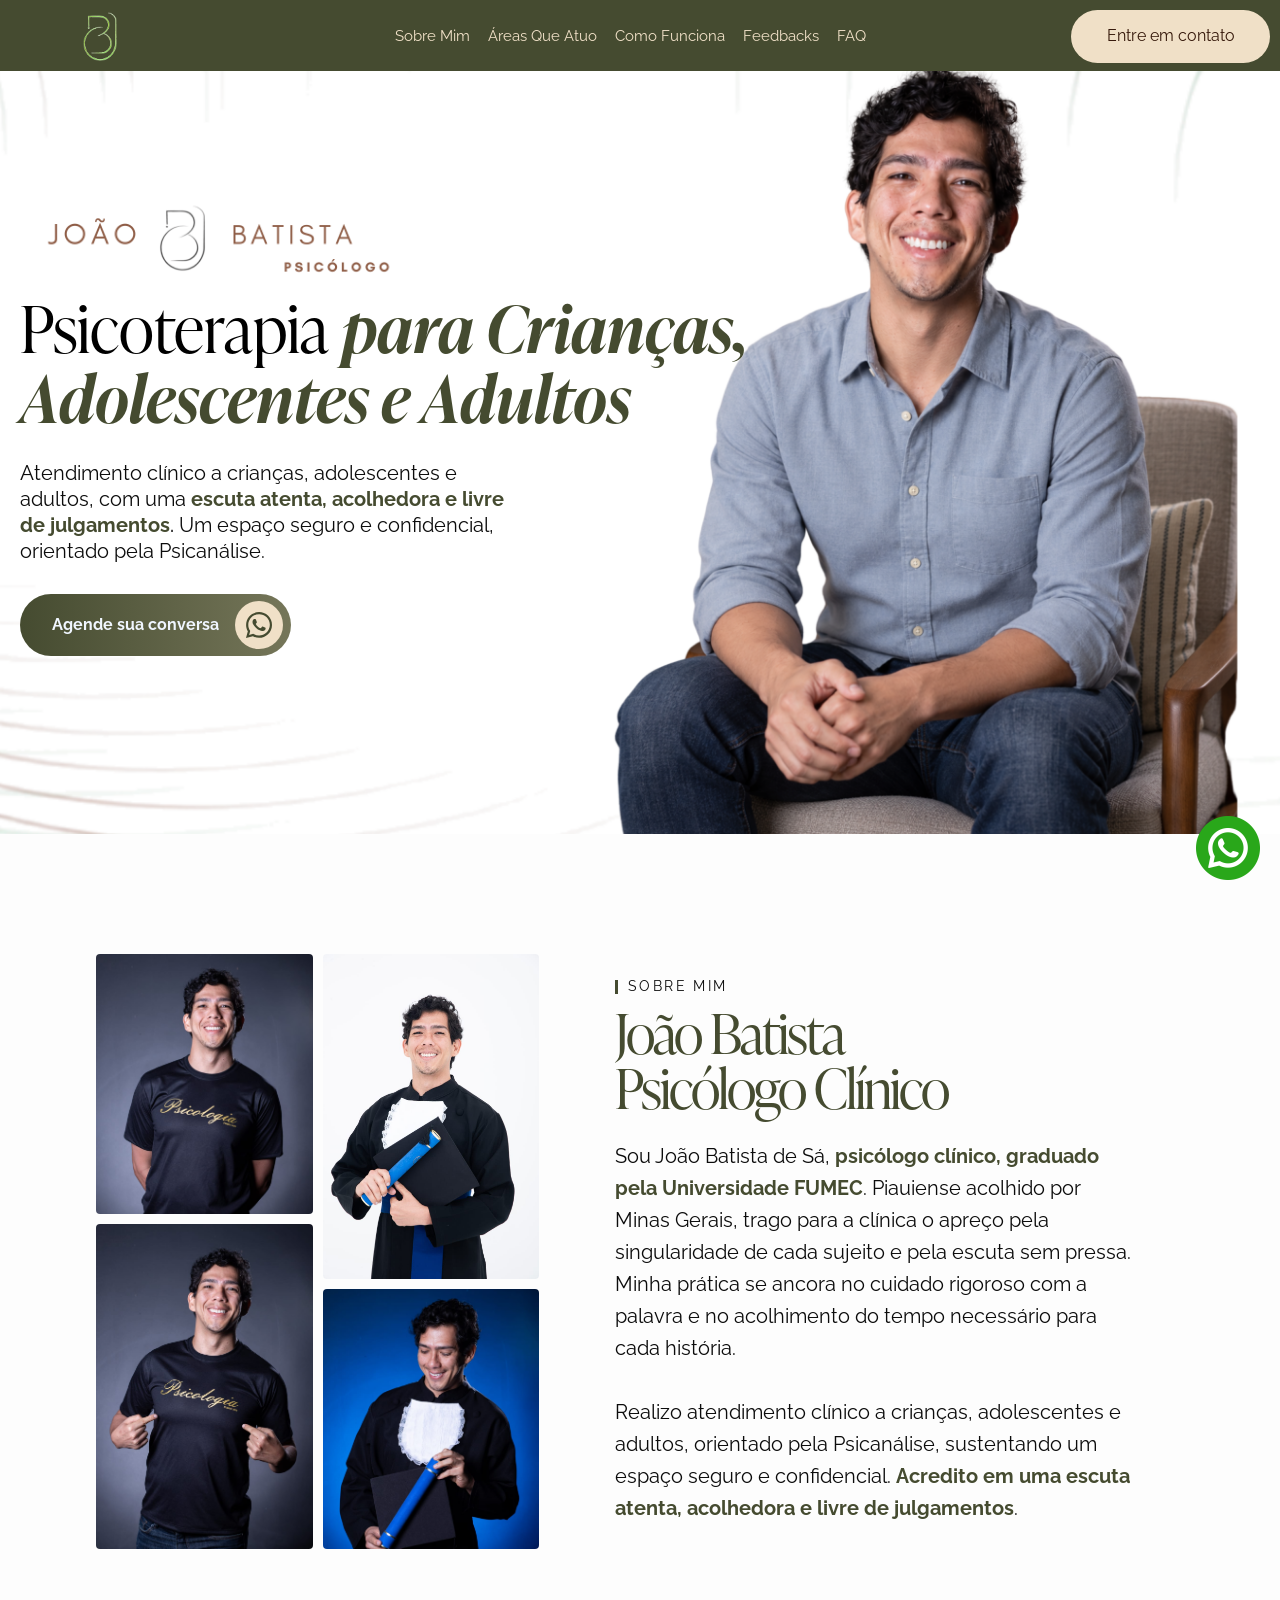
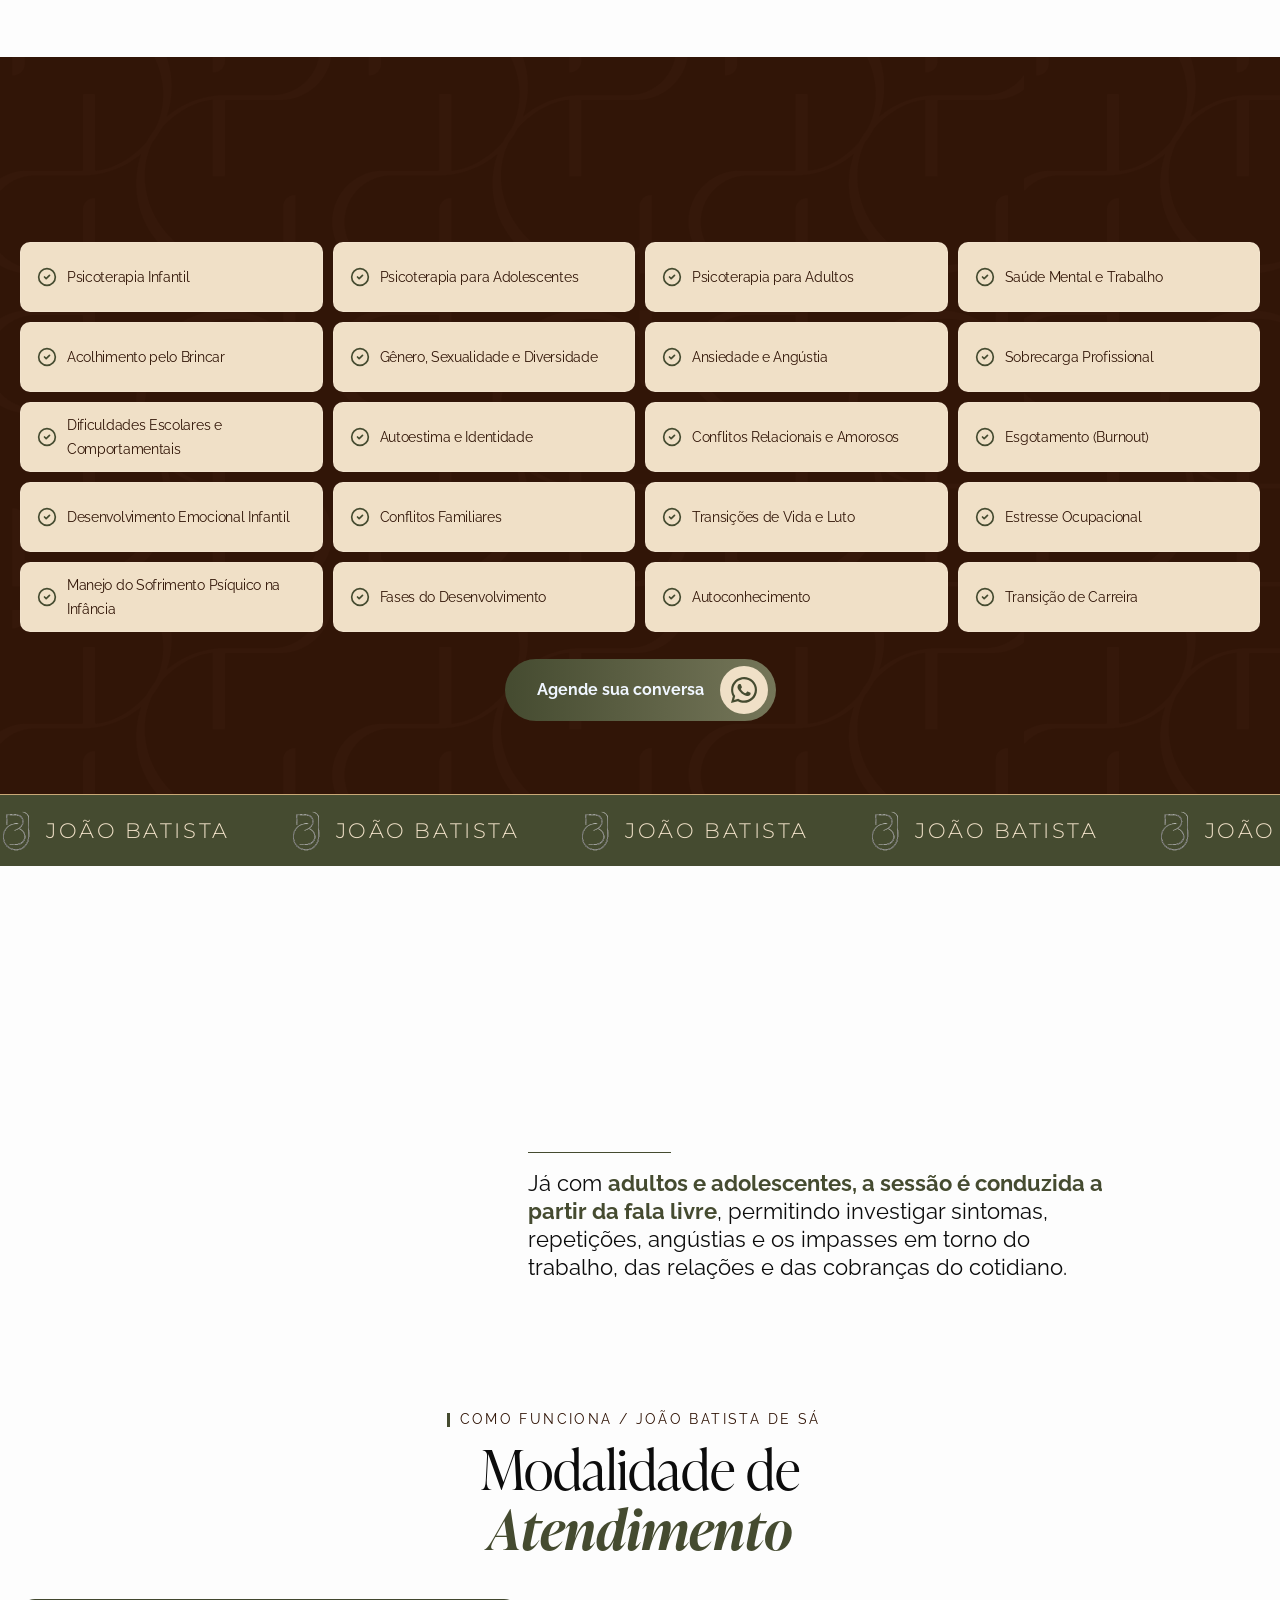
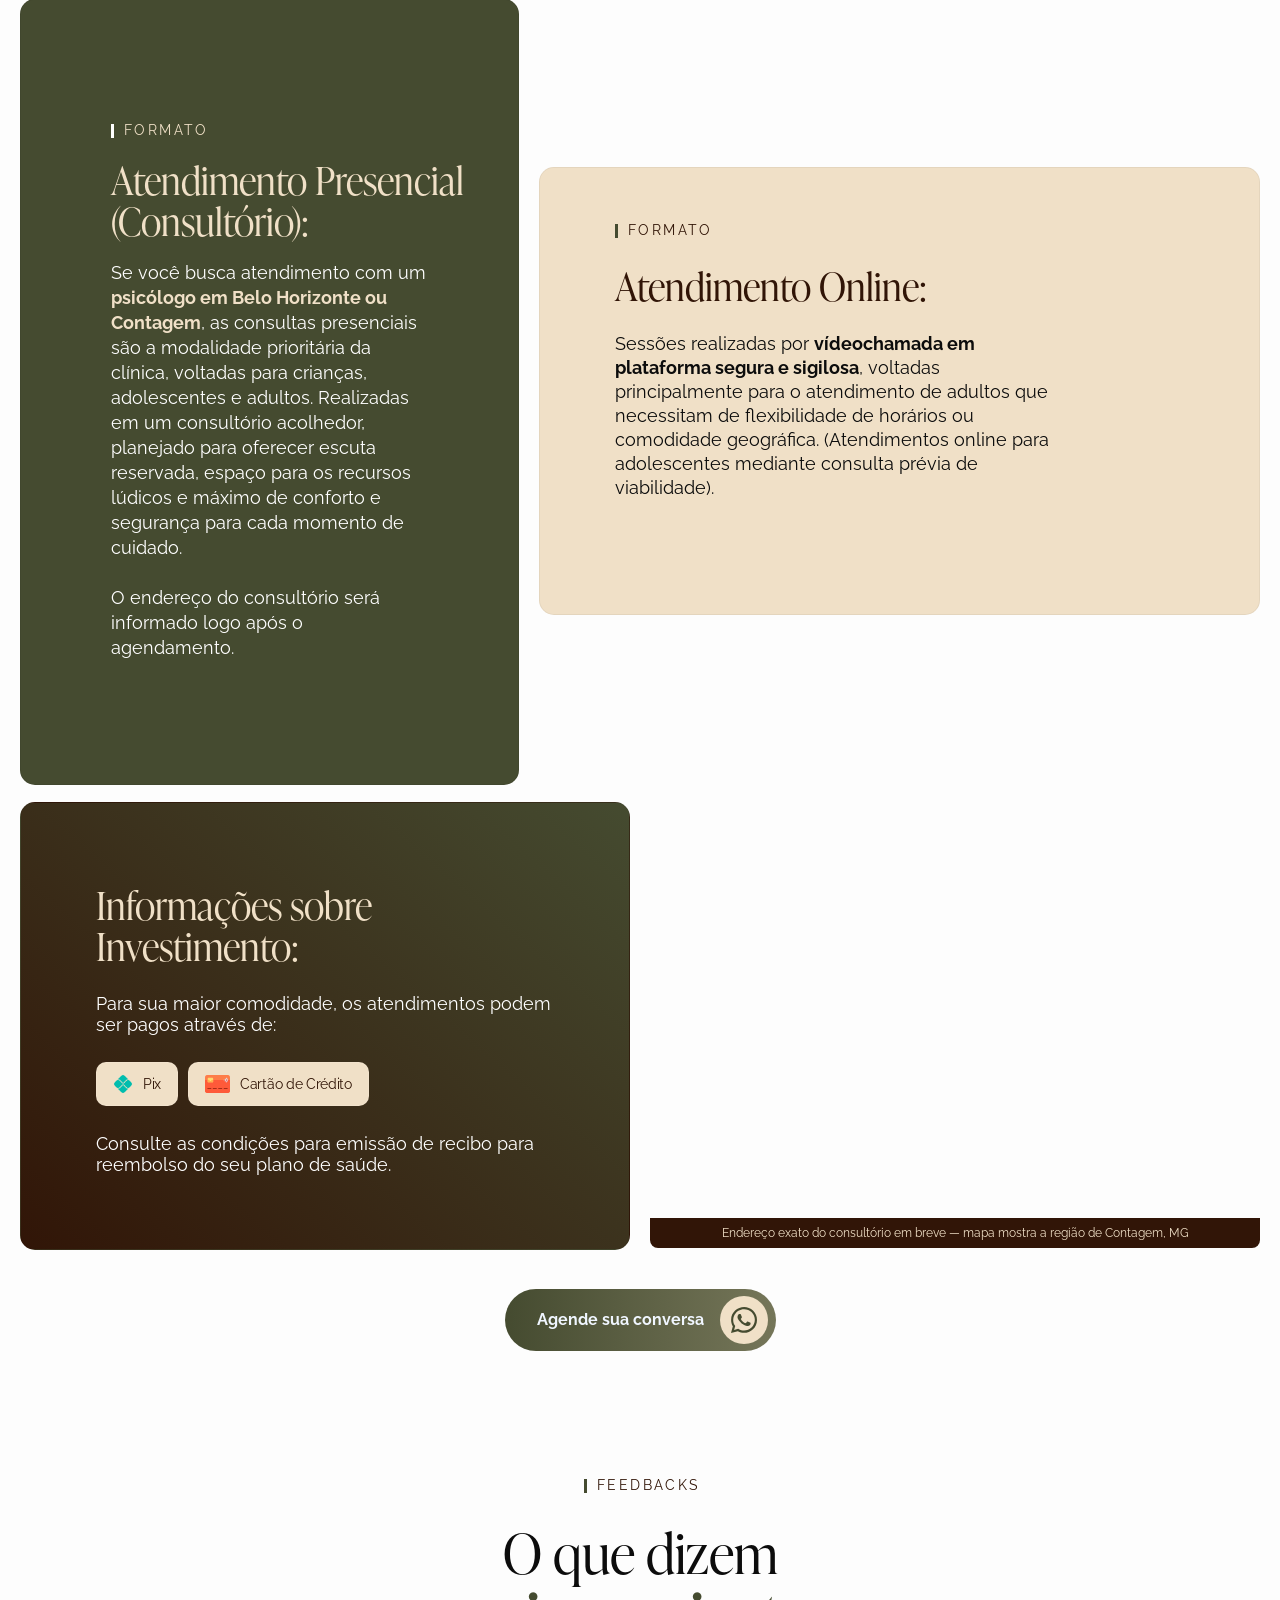
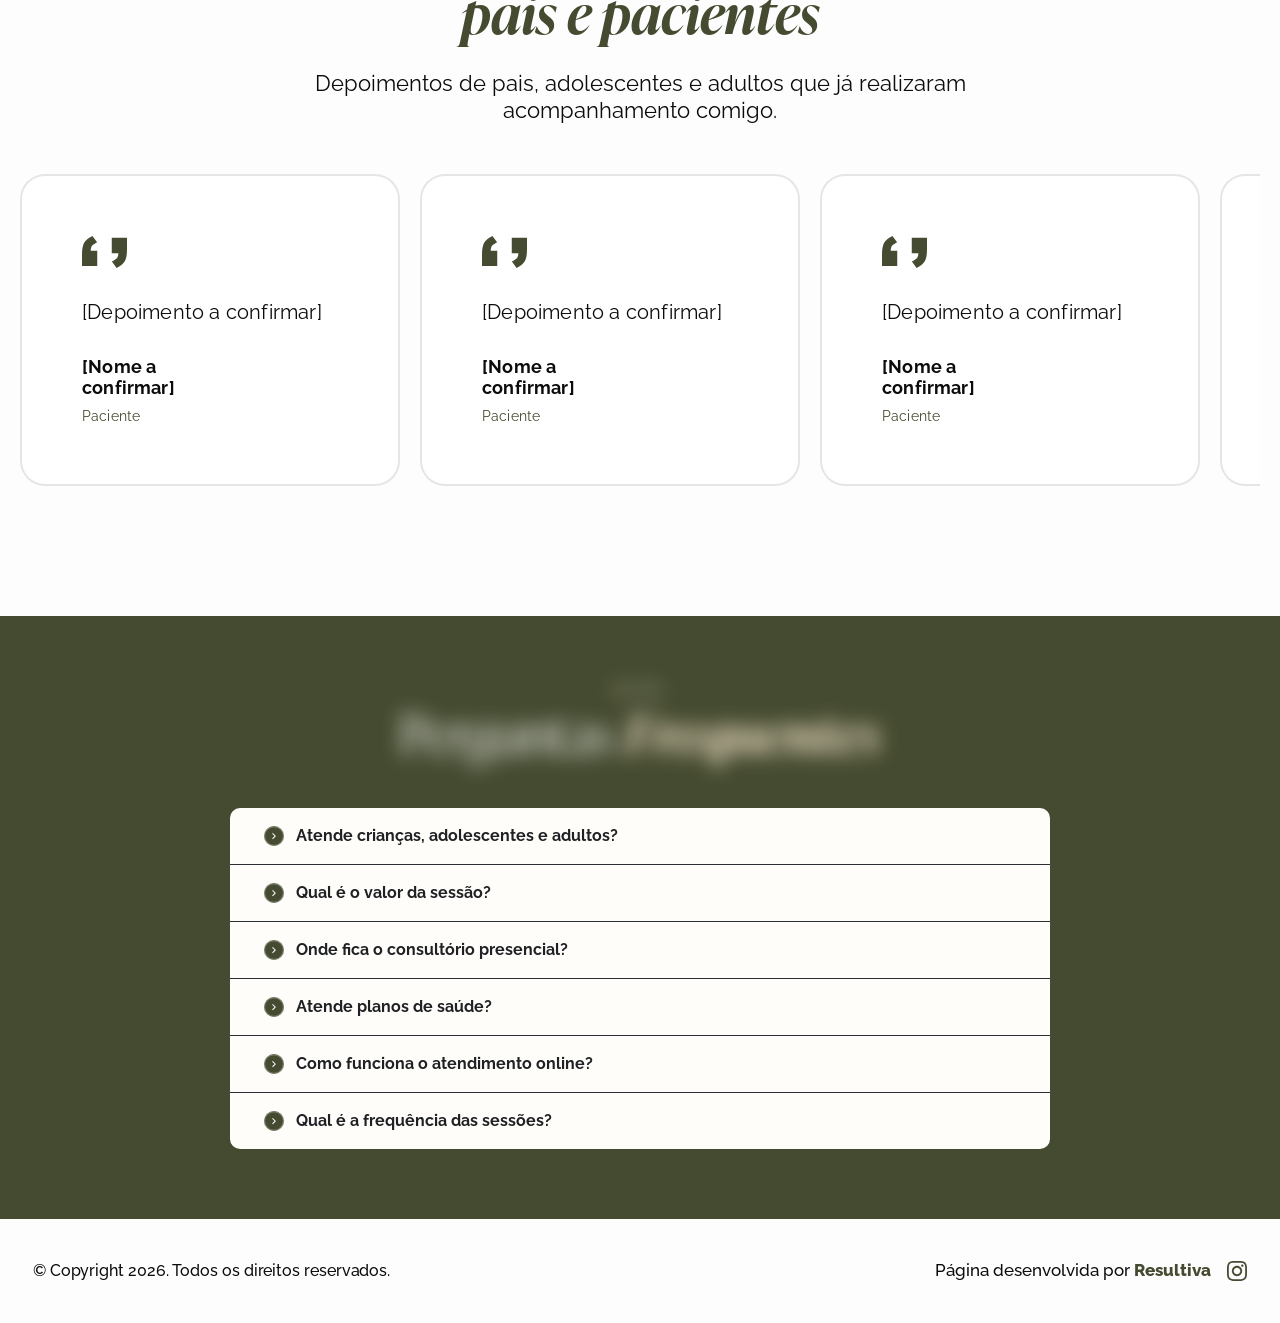
==== commit 9c2ea55a: "Reorganiza Modalidade de Atendimento: Presencial como card principal (verde escuro), Online em segun" ====
--- a/index.html
+++ b/index.html
@@ -494,10 +494,10 @@
 <hr class="e-559af0a-1856d21 e-divider-base" data-e-type="widget" data-id="559af0a" data-interaction-id="559af0a"/>
 <p class="e-3de8d82-1ad6252 e-paragraph-base" data-e-type="widget" data-id="3de8d82" data-interaction-id="3de8d82">FORMATO</p>
 </div>
-<p class="e-b0a14e8-40d3c98 e-paragraph-base" data-e-type="widget" data-id="b0a14e8" data-interaction-id="b0a14e8">Atendimento Presencial (Consultório):</p>
+<p class="e-b0a14e8-40d3c98 e-paragraph-base" data-e-type="widget" data-id="b0a14e8" data-interaction-id="b0a14e8">Atendimento Online:</p>
 <div class="elementor-element elementor-element-cd9e85a elementor-widget__width-initial elementor-widget-tablet__width-initial elementor-widget-mobile__width-initial elementor-widget elementor-widget-heading" data-e-type="widget" data-element_type="widget" data-id="cd9e85a" data-widget_type="heading.default">
 <div class="elementor-widget-container">
-<span class="elementor-heading-title elementor-size-default">Se você busca atendimento com um <span class="destaque-12">psicólogo em Contagem</span>, as consultas presenciais são realizadas em um consultório acolhedor, planejado para oferecer o máximo de privacidade, conforto e segurança para os seus momentos de cuidado.<br/><br/>O endereço do consultório será informado logo após o agendamento.</span> </div>
+<span class="elementor-heading-title elementor-size-default">Sessões realizadas por <span class="destaque-12">vídeochamada em plataforma segura e sigilosa</span>, voltadas principalmente para o atendimento de adultos que necessitam de flexibilidade de horários ou comodidade geográfica. (Atendimentos online para adolescentes mediante consulta prévia de viabilidade).</span> </div>
 </div>
 </div>
 </div>
@@ -507,10 +507,10 @@
 <hr class="e-f85b944-ab6d749 e-divider-base" data-e-type="widget" data-id="f85b944" data-interaction-id="f85b944"/>
 <p class="e-d3d6c60-7e72fca e-paragraph-base" data-e-type="widget" data-id="d3d6c60" data-interaction-id="d3d6c60">FORMATO</p>
 </div>
-<p class="e-a6fe463-590a19c e-paragraph-base" data-e-type="widget" data-id="a6fe463" data-interaction-id="a6fe463">Atendimento Online:</p>
+<p class="e-a6fe463-590a19c e-paragraph-base" data-e-type="widget" data-id="a6fe463" data-interaction-id="a6fe463">Atendimento Presencial (Consultório):</p>
 <div class="elementor-element elementor-element-ca44671 elementor-widget__width-initial elementor-widget-tablet__width-initial elementor-widget-mobile__width-initial elementor-widget elementor-widget-heading" data-e-type="widget" data-element_type="widget" data-id="ca44671" data-widget_type="heading.default">
 <div class="elementor-widget-container">
-<span class="elementor-heading-title elementor-size-default">Sessões <span class="destaque-16">realizadas por vídeochamada em uma plataforma segura</span>, garantindo total sigilo e o conforto de se consultar de onde você estiver.</span> </div>
+<span class="elementor-heading-title elementor-size-default">Se você busca atendimento com um <span class="destaque-16">psicólogo em Belo Horizonte ou Contagem</span>, as consultas presenciais são a modalidade prioritária da clínica, voltadas para crianças, adolescentes e adultos. Realizadas em um consultório acolhedor, planejado para oferecer escuta reservada, espaço para os recursos lúdicos e máximo de conforto e segurança para cada momento de cuidado.<br/><br/>O endereço do consultório será informado logo após o agendamento.</span> </div>
 </div>
 </div>
 </div>
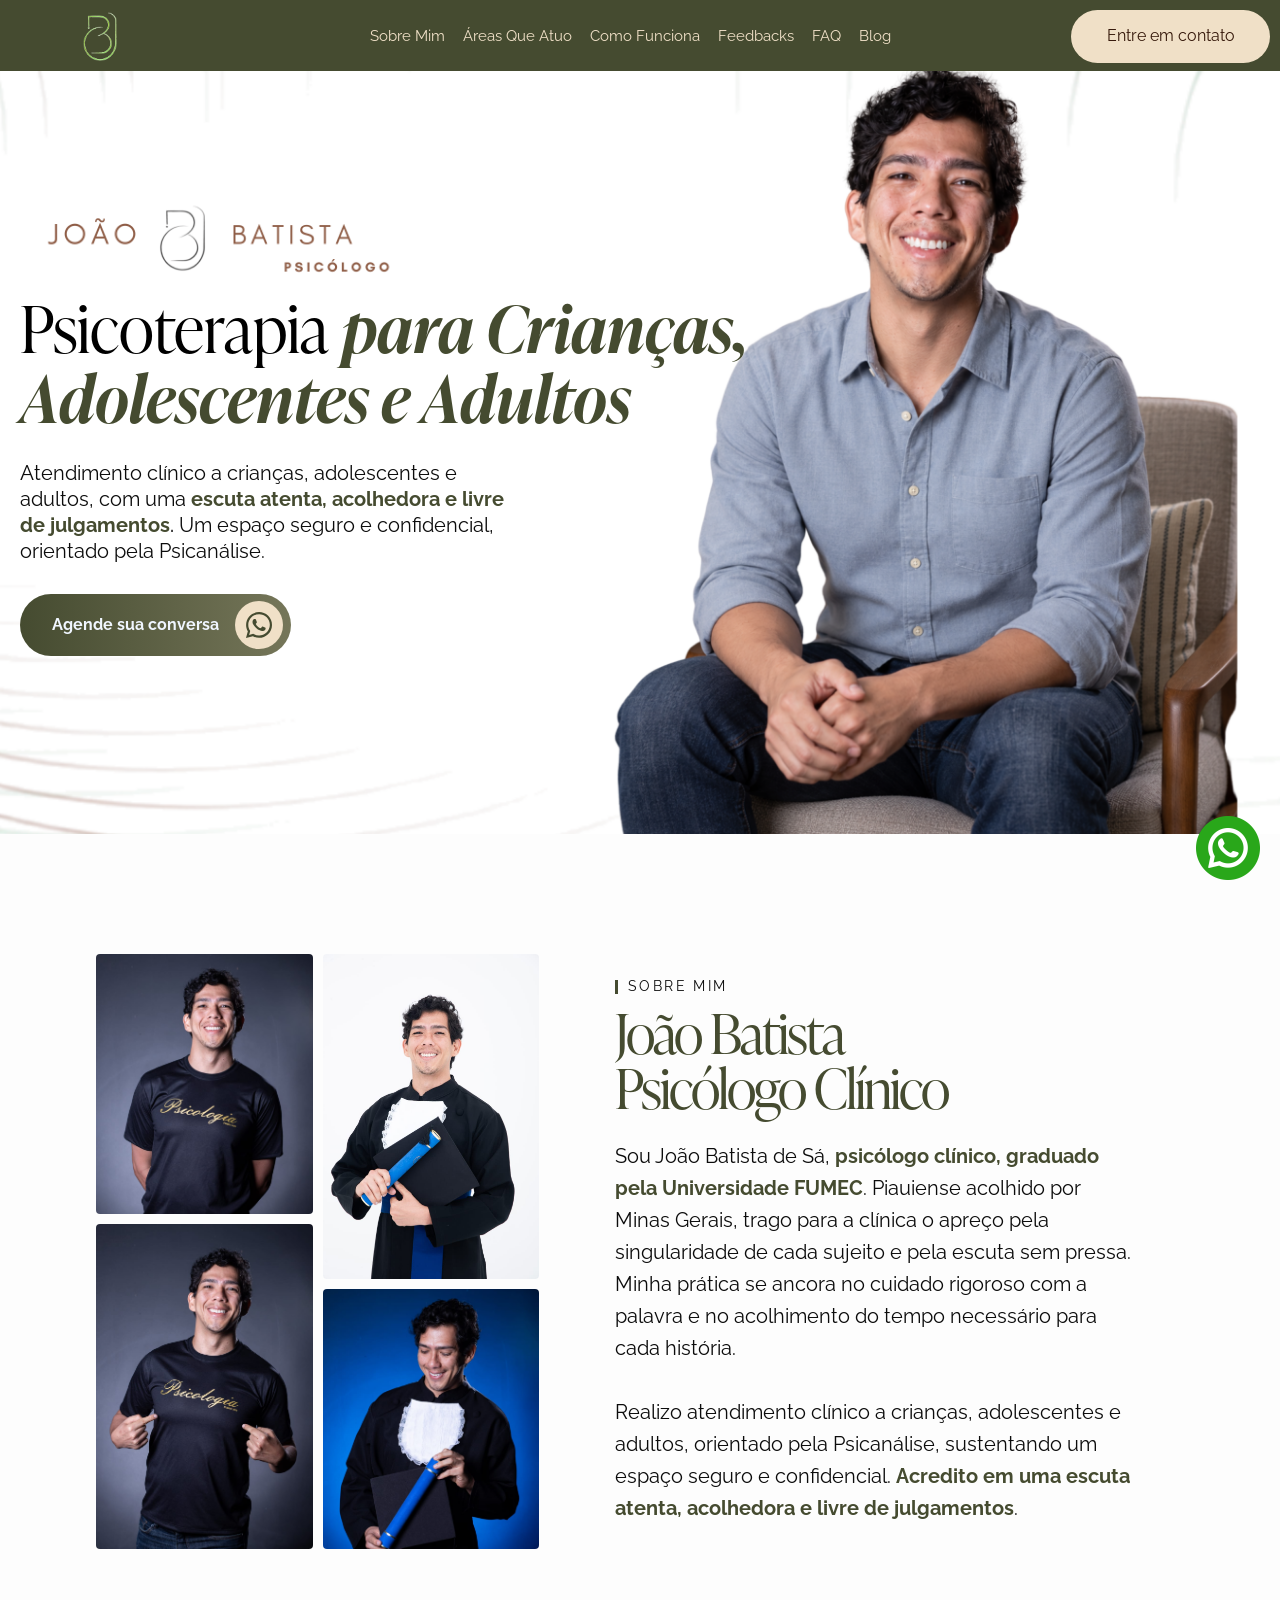
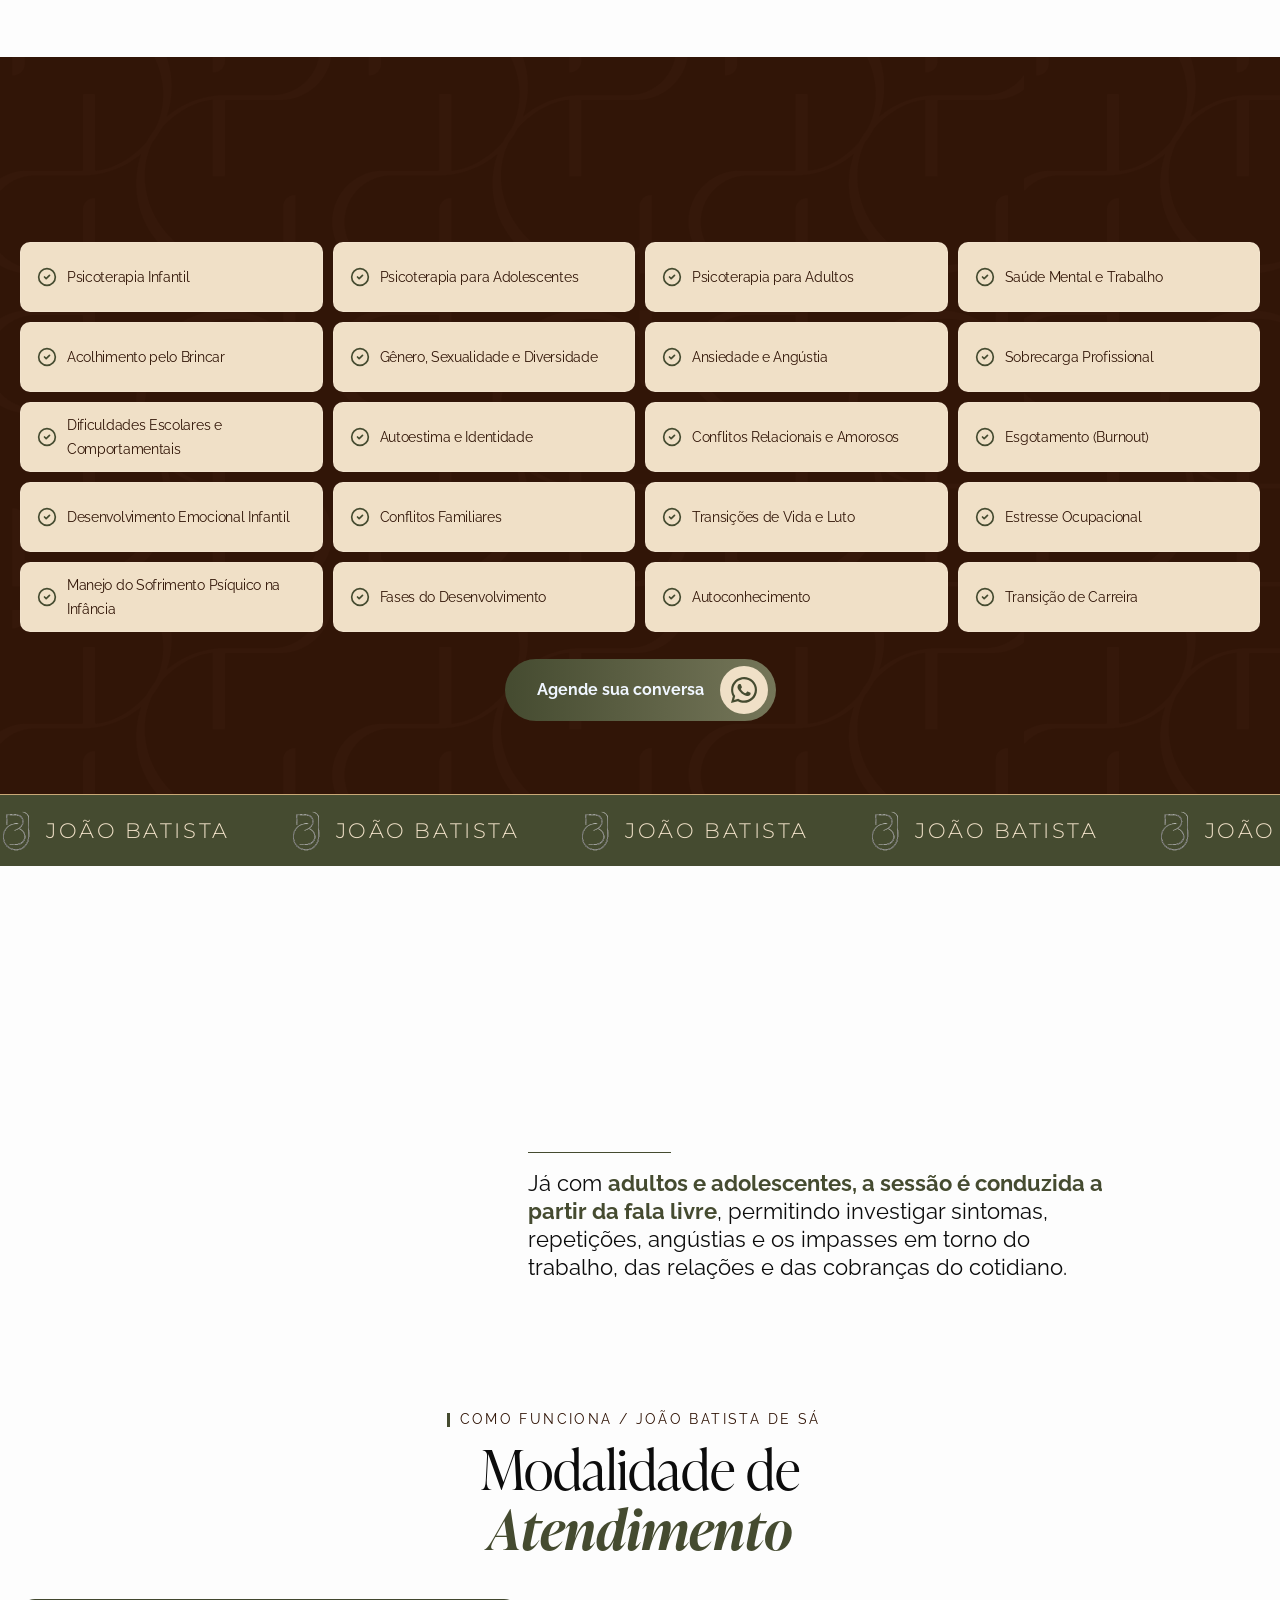
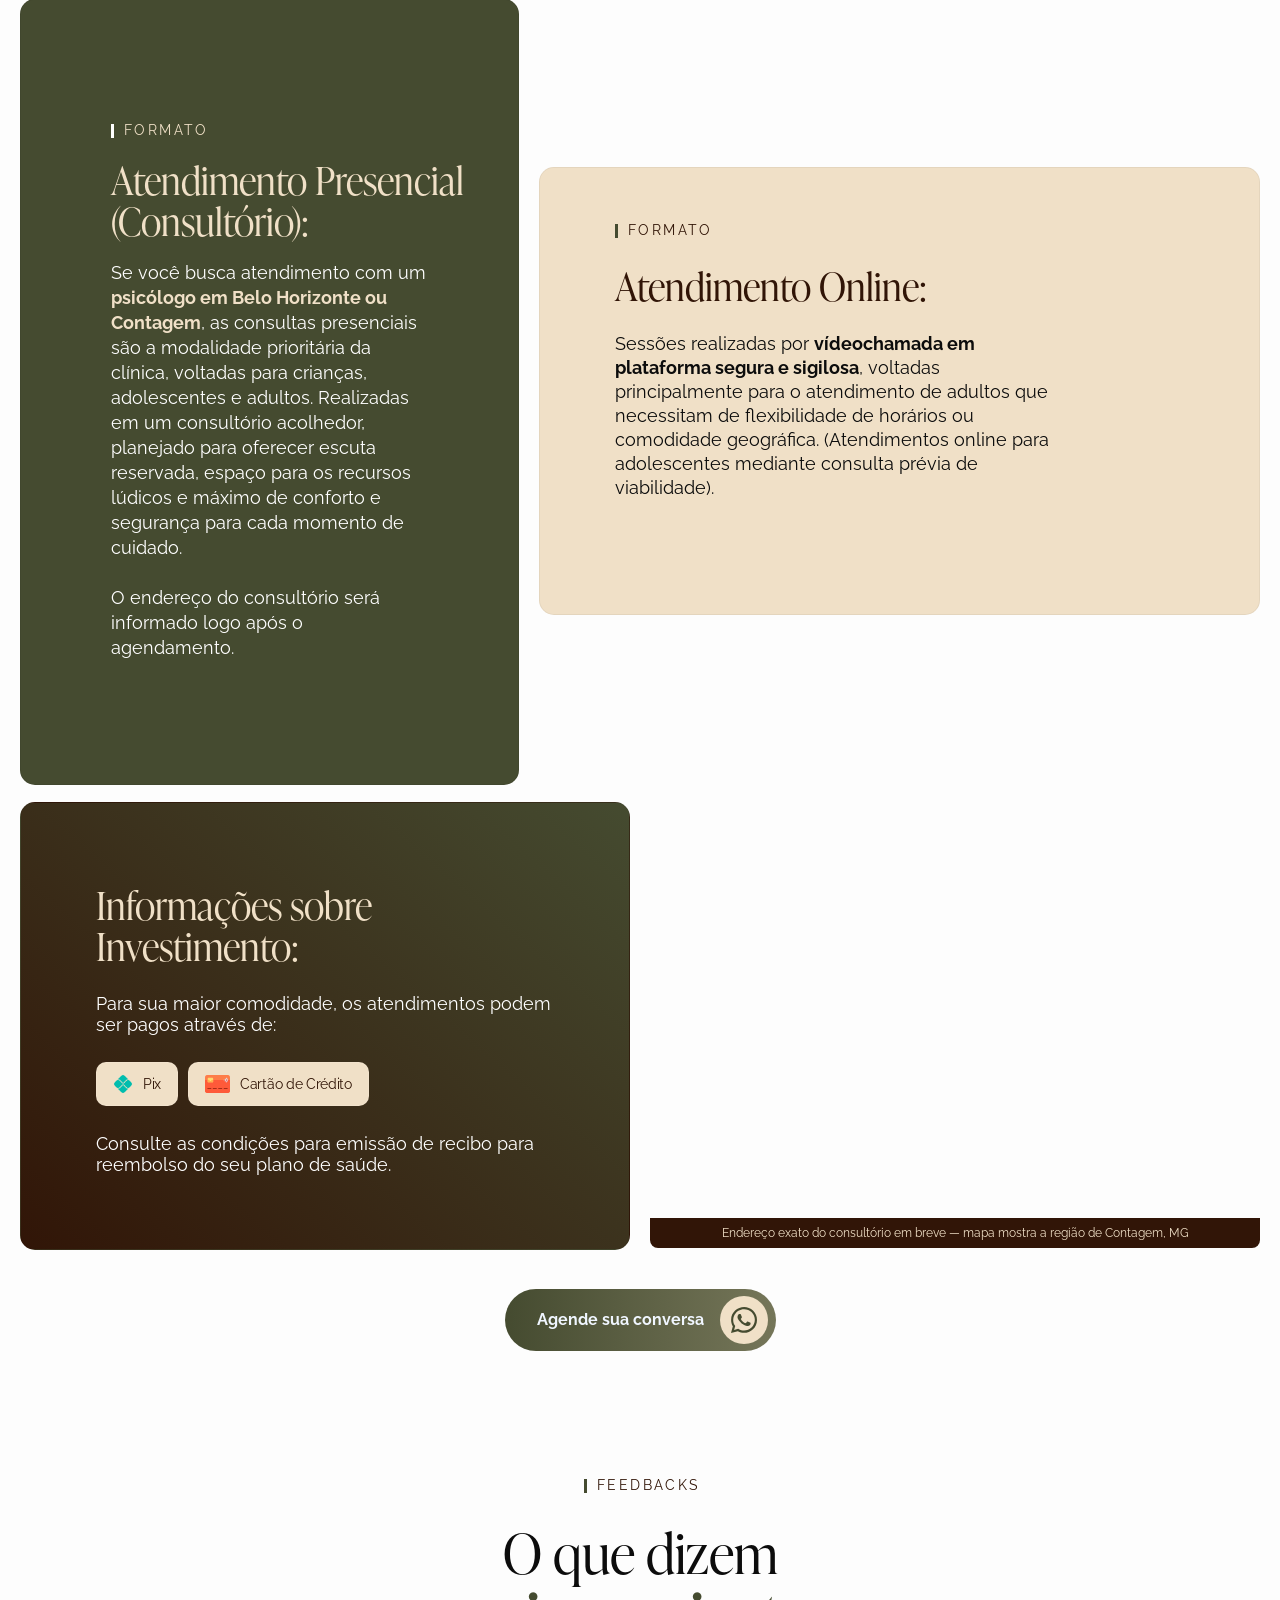
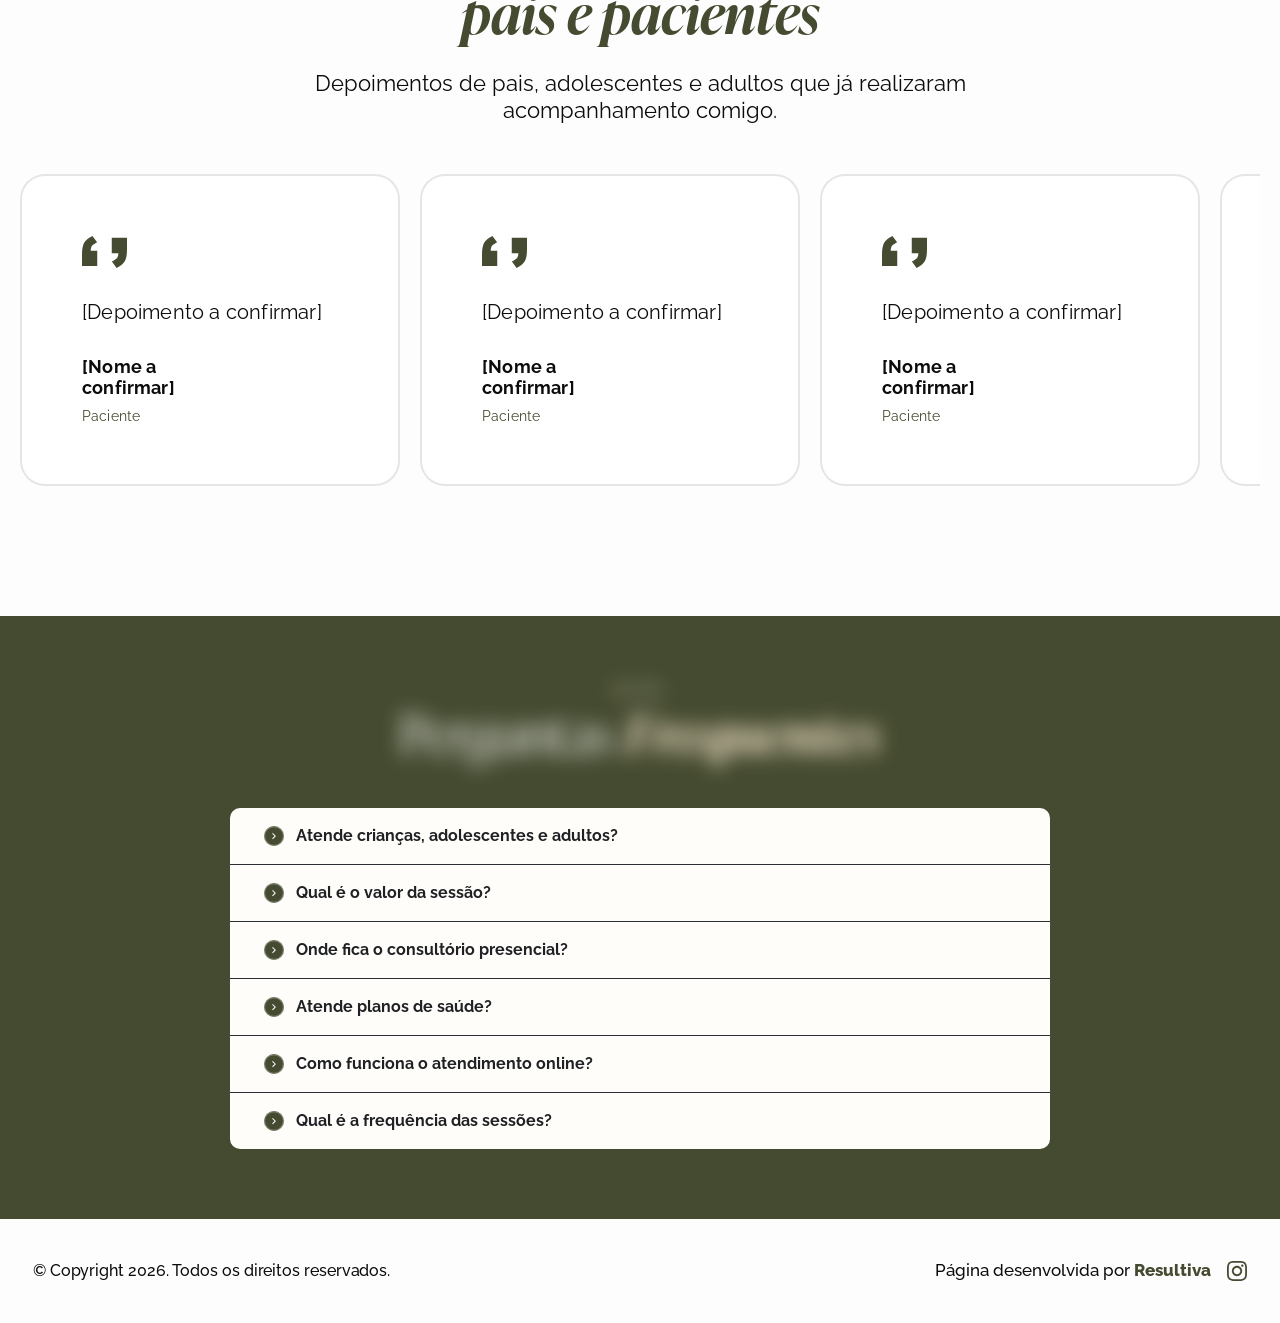
==== commit 90e3500a: "Adiciona blog com área de administrador (publicação sem precisar de dev) - Nova seção "Blog" na home" ====
--- a/index.html
+++ b/index.html
@@ -1,5 +1,27 @@
 <!DOCTYPE html>
 <html lang="pt-BR"><head>
+<!-- Google tag (gtag.js) -->
+<script async src="https://www.googletagmanager.com/gtag/js?id=AW-18441041326"></script>
+<script>
+  window.dataLayer = window.dataLayer || [];
+  function gtag(){dataLayer.push(arguments);}
+  gtag('js', new Date());
+
+  gtag('config', 'AW-18441041326');
+</script>
+<!-- Event snippet for Contato (1) conversion page, fired on click of any WhatsApp button -->
+<script>
+document.addEventListener('click', function(e) {
+  var link = e.target.closest('a[href*="api.whatsapp.com"]');
+  if (link) {
+    gtag('event', 'conversion', {
+        'send_to': 'AW-18441041326/PX_OCObYl_McEK7rr9lE',
+        'value': 1.0,
+        'currency': 'BRL'
+    });
+  }
+});
+</script>
 <meta charset="utf-8"/>
 <meta content="width=device-width, initial-scale=1" name="viewport"/>
 <meta content="index, follow, max-image-preview:large, max-snippet:-1, max-video-preview:-1" name="robots"/>
@@ -170,6 +192,7 @@
 <li class="menu-item menu-item-type-custom menu-item-object-custom current-menu-item current_page_item menu-item-home menu-item-2949"><a aria-current="" class="elementor-item elementor-item-anchor" href="#comofunciona">Como Funciona</a></li>
 <li class="menu-item menu-item-type-custom menu-item-object-custom current-menu-item current_page_item menu-item-home menu-item-2948"><a aria-current="" class="elementor-item elementor-item-anchor" href="#feedbacks">Feedbacks</a></li>
 <li class="menu-item menu-item-type-custom menu-item-object-custom current-menu-item current_page_item menu-item-home menu-item-2950"><a aria-current="" class="elementor-item elementor-item-anchor" href="#faq">FAQ</a></li>
+<li class="menu-item menu-item-type-custom menu-item-object-custom current-menu-item current_page_item menu-item-home menu-item-tf-blog"><a aria-current="" class="elementor-item elementor-item-anchor" href="#blog">Blog</a></li>
 </ul> </nav>
 <div aria-expanded="false" aria-label="Menu Toggle" class="elementor-menu-toggle" role="button" tabindex="0">
 <svg aria-hidden="true" class="elementor-menu-toggle__icon--open e-font-icon-svg e-eicon-menu-bar" role="presentation" viewbox="0 0 1000 1000" xmlns="http://www.w3.org/2000/svg"><path d="M104 333H896C929 333 958 304 958 271S929 208 896 208H104C71 208 42 237 42 271S71 333 104 333ZM104 583H896C929 583 958 554 958 521S929 458 896 458H104C71 458 42 487 42 521S71 583 104 583ZM104 833H896C929 833 958 804 958 771S929 708 896 708H104C71 708 42 737 42 771S71 833 104 833Z"></path></svg><svg aria-hidden="true" class="elementor-menu-toggle__icon--close e-font-icon-svg e-eicon-close" role="presentation" viewbox="0 0 1000 1000" xmlns="http://www.w3.org/2000/svg"><path d="M742 167L500 408 258 167C246 154 233 150 217 150 196 150 179 158 167 167 154 179 150 196 150 212 150 229 154 242 171 254L408 500 167 742C138 771 138 800 167 829 196 858 225 858 254 829L496 587 738 829C750 842 767 846 783 846 800 846 817 842 829 829 842 817 846 804 846 783 846 767 842 750 829 737L588 500 833 258C863 229 863 200 833 171 804 137 775 137 742 167Z"></path></svg> </div>
@@ -179,6 +202,7 @@
 <li class="menu-item menu-item-type-custom menu-item-object-custom current-menu-item current_page_item menu-item-home menu-item-2949"><a aria-current="page" class="elementor-item elementor-item-anchor" href="#comofunciona" tabindex="-1">Como Funciona</a></li>
 <li class="menu-item menu-item-type-custom menu-item-object-custom current-menu-item current_page_item menu-item-home menu-item-2948"><a aria-current="page" class="elementor-item elementor-item-anchor" href="#feedbacks" tabindex="-1">Feedbacks</a></li>
 <li class="menu-item menu-item-type-custom menu-item-object-custom current-menu-item current_page_item menu-item-home menu-item-2950"><a aria-current="page" class="elementor-item elementor-item-anchor" href="#faq" tabindex="-1">FAQ</a></li>
+<li class="menu-item menu-item-type-custom menu-item-object-custom current-menu-item current_page_item menu-item-home menu-item-tf-blog"><a aria-current="page" class="elementor-item elementor-item-anchor" href="#blog" tabindex="-1">Blog</a></li>
 </ul> </nav>
 </div>
 </div>
@@ -803,6 +827,55 @@
 </div>
 </div>
 </section>
+<section class="tf-blog-section" id="blog">
+<style>
+.tf-blog-section{background:#FDFDFD;padding:80px 24px;}
+.tf-blog-container{max-width:1200px;margin:0 auto;}
+.tf-blog-eyebrow-wrap{display:flex;align-items:center;justify-content:center;gap:10px;margin-bottom:12px;}
+.tf-blog-eyebrow-wrap hr{width:32px;border:none;border-top:1px solid #454B30;margin:0;}
+.tf-blog-eyebrow{font-family:'Raleway',sans-serif;font-size:13px;letter-spacing:.08em;text-transform:uppercase;color:#454B30;margin:0;}
+.tf-blog-title{font-family:ivypresto-display,sans-serif;font-weight:300;font-size:2.4rem;color:#474747;text-align:center;margin:0 0 40px;}
+.tf-blog-grid{display:grid;grid-template-columns:repeat(3,1fr);gap:24px;}
+.tf-blog-card{display:flex;flex-direction:column;text-decoration:none;color:inherit;border-radius:16px;overflow:hidden;background:#fff;box-shadow:0 2px 14px rgba(0,0,0,.06);transition:transform .2s;}
+.tf-blog-card:hover{transform:translateY(-4px);}
+.tf-blog-card-img{width:100%;height:180px;object-fit:cover;background:linear-gradient(135deg,#454B30,#311507);}
+.tf-blog-card-body{padding:20px;}
+.tf-blog-card-date{font-family:'Raleway',sans-serif;font-size:12px;color:#999;text-transform:uppercase;letter-spacing:.04em;margin:0 0 8px;}
+.tf-blog-card-title{font-family:ivypresto-display,sans-serif;font-weight:400;font-size:1.15rem;color:#333;margin:0 0 10px;line-height:1.3;}
+.tf-blog-card-excerpt{font-family:'Raleway',sans-serif;font-size:14px;color:#666;line-height:1.5;margin:0;}
+@media(max-width:900px){.tf-blog-grid{grid-template-columns:repeat(2,1fr);}}
+@media(max-width:600px){.tf-blog-grid{grid-template-columns:1fr;}.tf-blog-title{font-size:1.8rem;}.tf-blog-section{padding:56px 16px;}}
+</style>
+<div class="tf-blog-container">
+<div class="tf-blog-eyebrow-wrap"><hr/><p class="tf-blog-eyebrow">Blog</p><hr/></div>
+<p class="tf-blog-title">Artigos e Reflexões</p>
+<div class="tf-blog-grid" id="tf-blog-grid"></div>
+</div>
+</section>
+<script>
+(function(){
+  fetch('/blog/posts.json').then(function(r){return r.json();}).then(function(posts){
+    var published = (posts || []).filter(function(p){return p.published;});
+    published.sort(function(a,b){return a.date < b.date ? 1 : -1;});
+    var section = document.querySelector('.tf-blog-section');
+    if (!published.length) { if (section) section.style.display = 'none'; return; }
+    var grid = document.getElementById('tf-blog-grid');
+    published.slice(0, 6).forEach(function(p){
+      var a = document.createElement('a');
+      a.className = 'tf-blog-card';
+      a.href = '/blog/' + p.slug + '.html';
+      var img = p.coverImage ? '<img class="tf-blog-card-img" src="' + p.coverImage + '" alt="' + p.title + '"/>' : '<div class="tf-blog-card-img"></div>';
+      var dateFmt = '';
+      try { dateFmt = new Date(p.date + 'T12:00:00').toLocaleDateString('pt-BR', {day:'2-digit', month:'long', year:'numeric'}); } catch(e) { dateFmt = p.date; }
+      a.innerHTML = img + '<div class="tf-blog-card-body"><p class="tf-blog-card-date">' + dateFmt + '</p><p class="tf-blog-card-title">' + p.title + '</p><p class="tf-blog-card-excerpt">' + (p.excerpt || '') + '</p></div>';
+      grid.appendChild(a);
+    });
+  }).catch(function(){
+    var section = document.querySelector('.tf-blog-section');
+    if (section) section.style.display = 'none';
+  });
+})();
+</script>
 <section class="elementor-element elementor-element-8ec6804 e-con e-atomic-element e-flexbox-base e-8ec6804-357ff97" data-e-type="e-flexbox" data-element_type="e-flexbox" data-id="8ec6804" data-interaction-id="8ec6804">
 <p class="e-8d137ca-1084c7c e-paragraph-base" data-e-type="widget" data-id="8d137ca" data-interaction-id="8d137ca">© Copyright 2026. Todos os direitos reservados.</p>
 <div style="display:flex;align-items:center;gap:16px;">
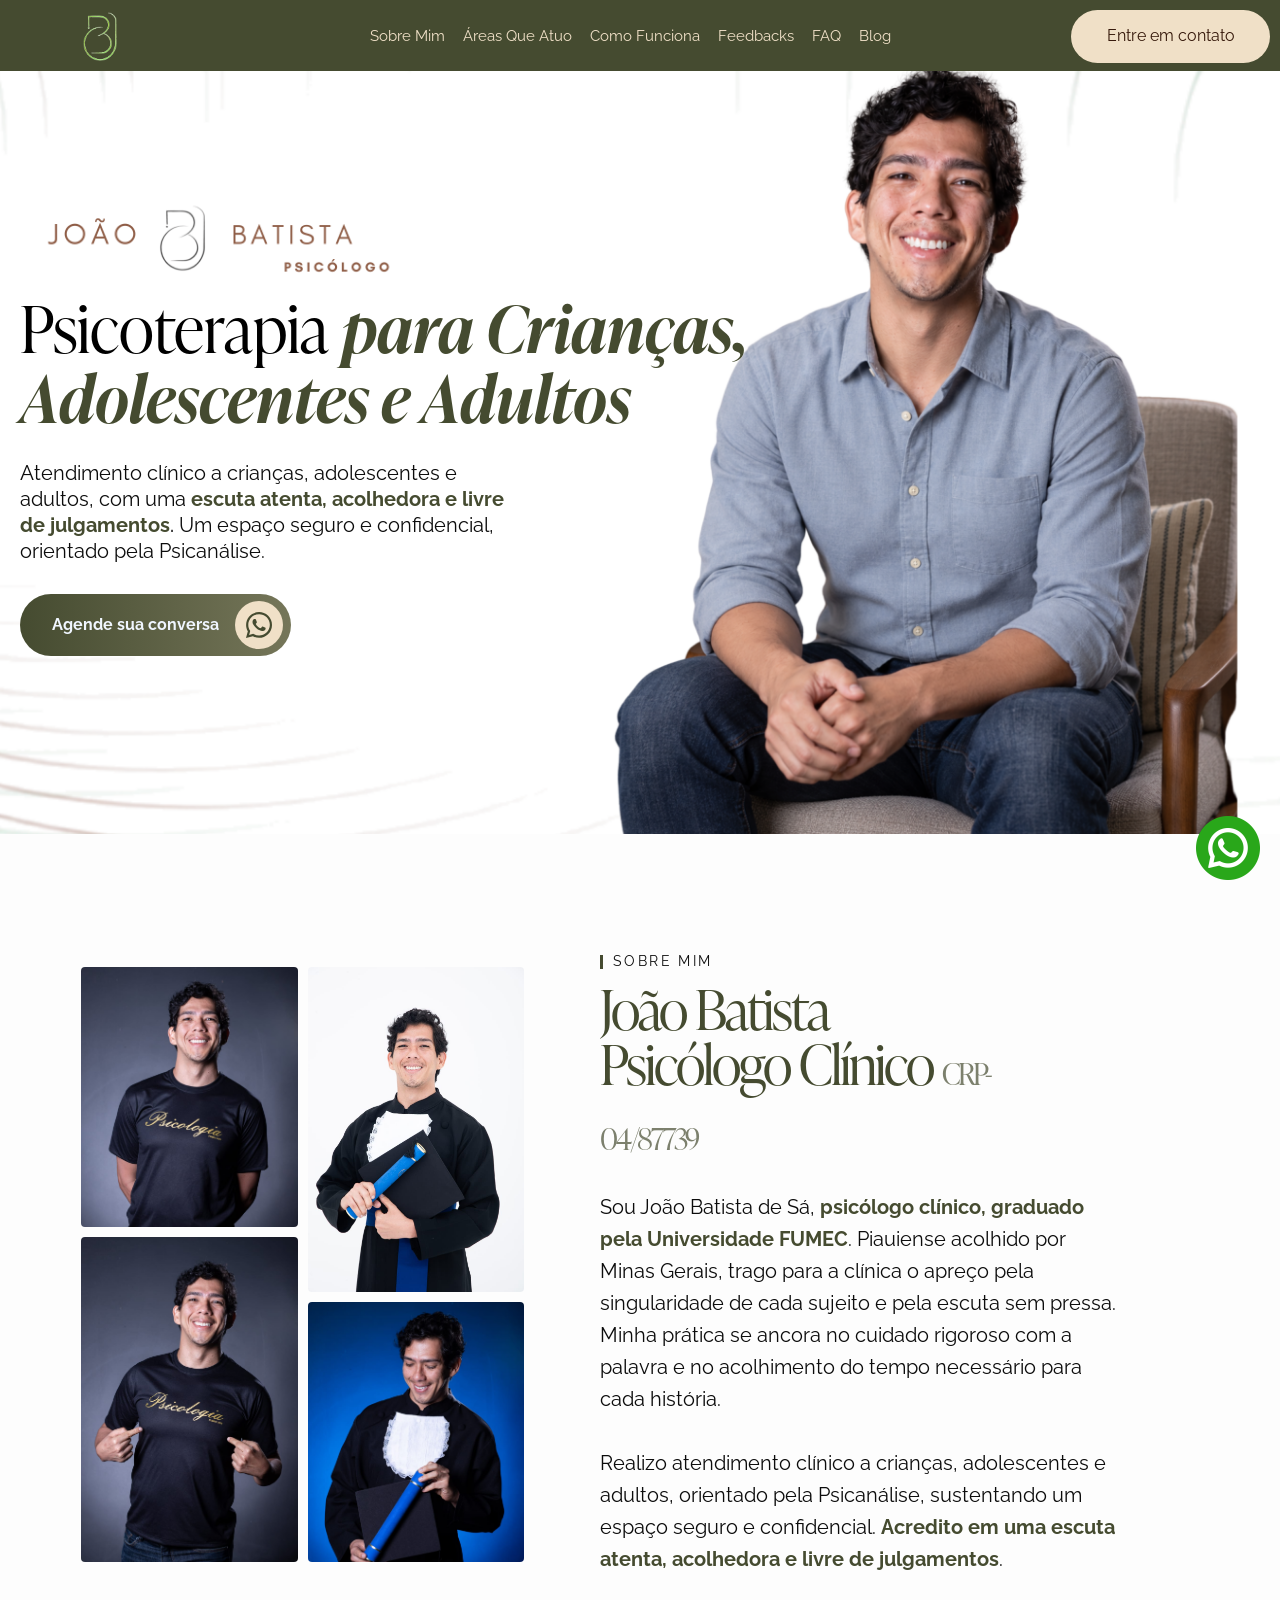
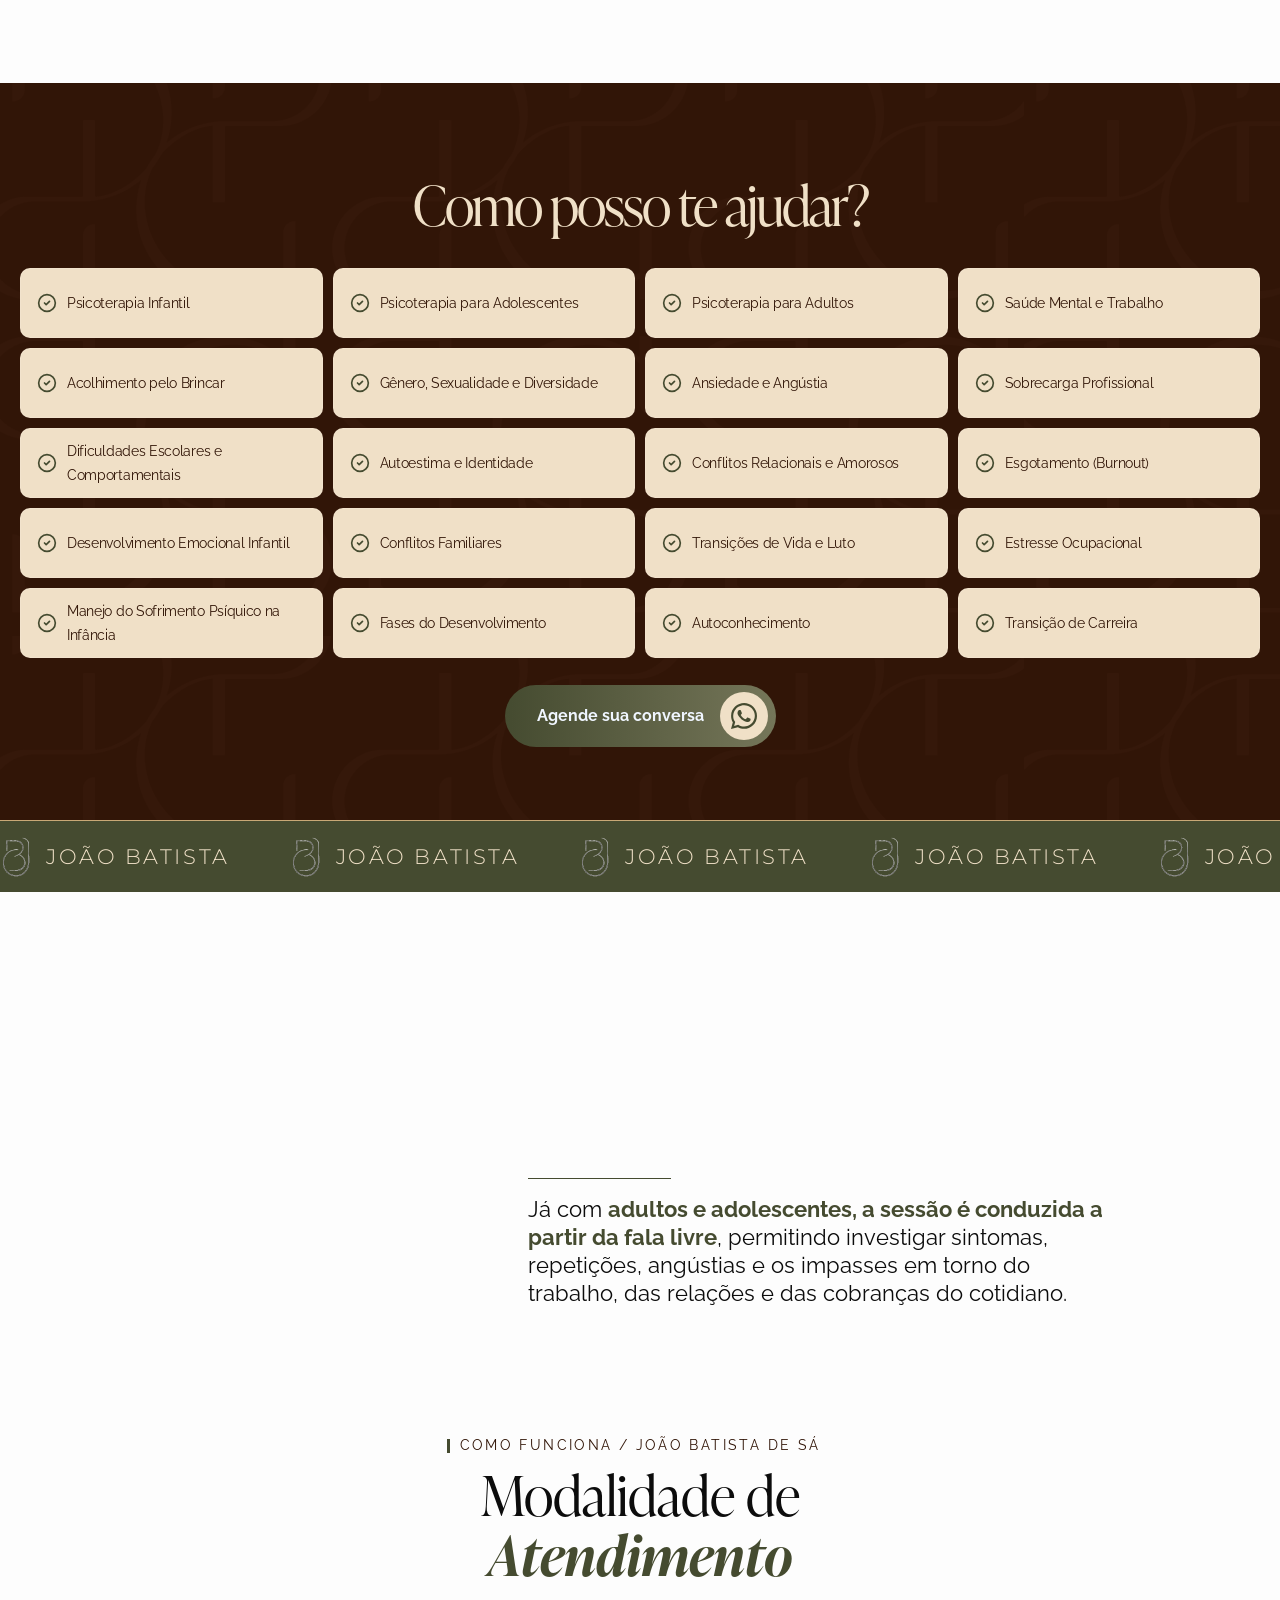
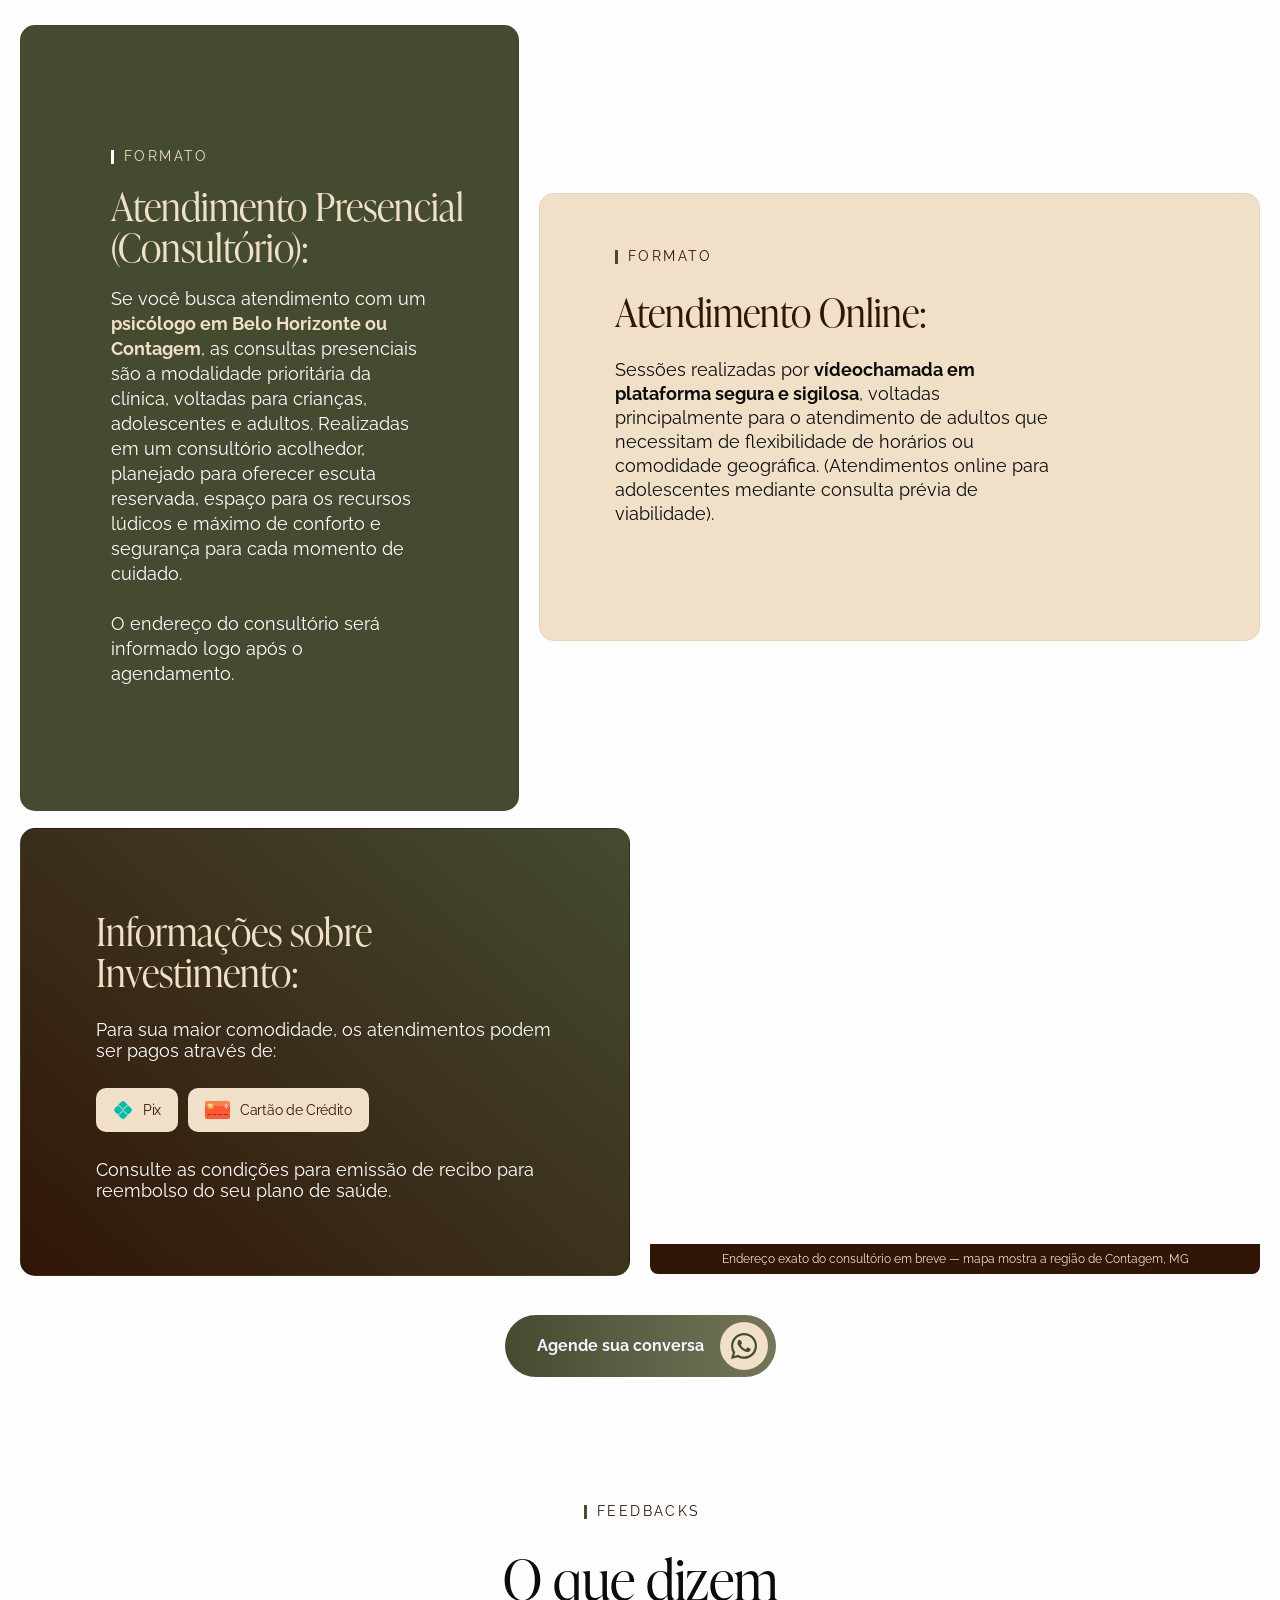
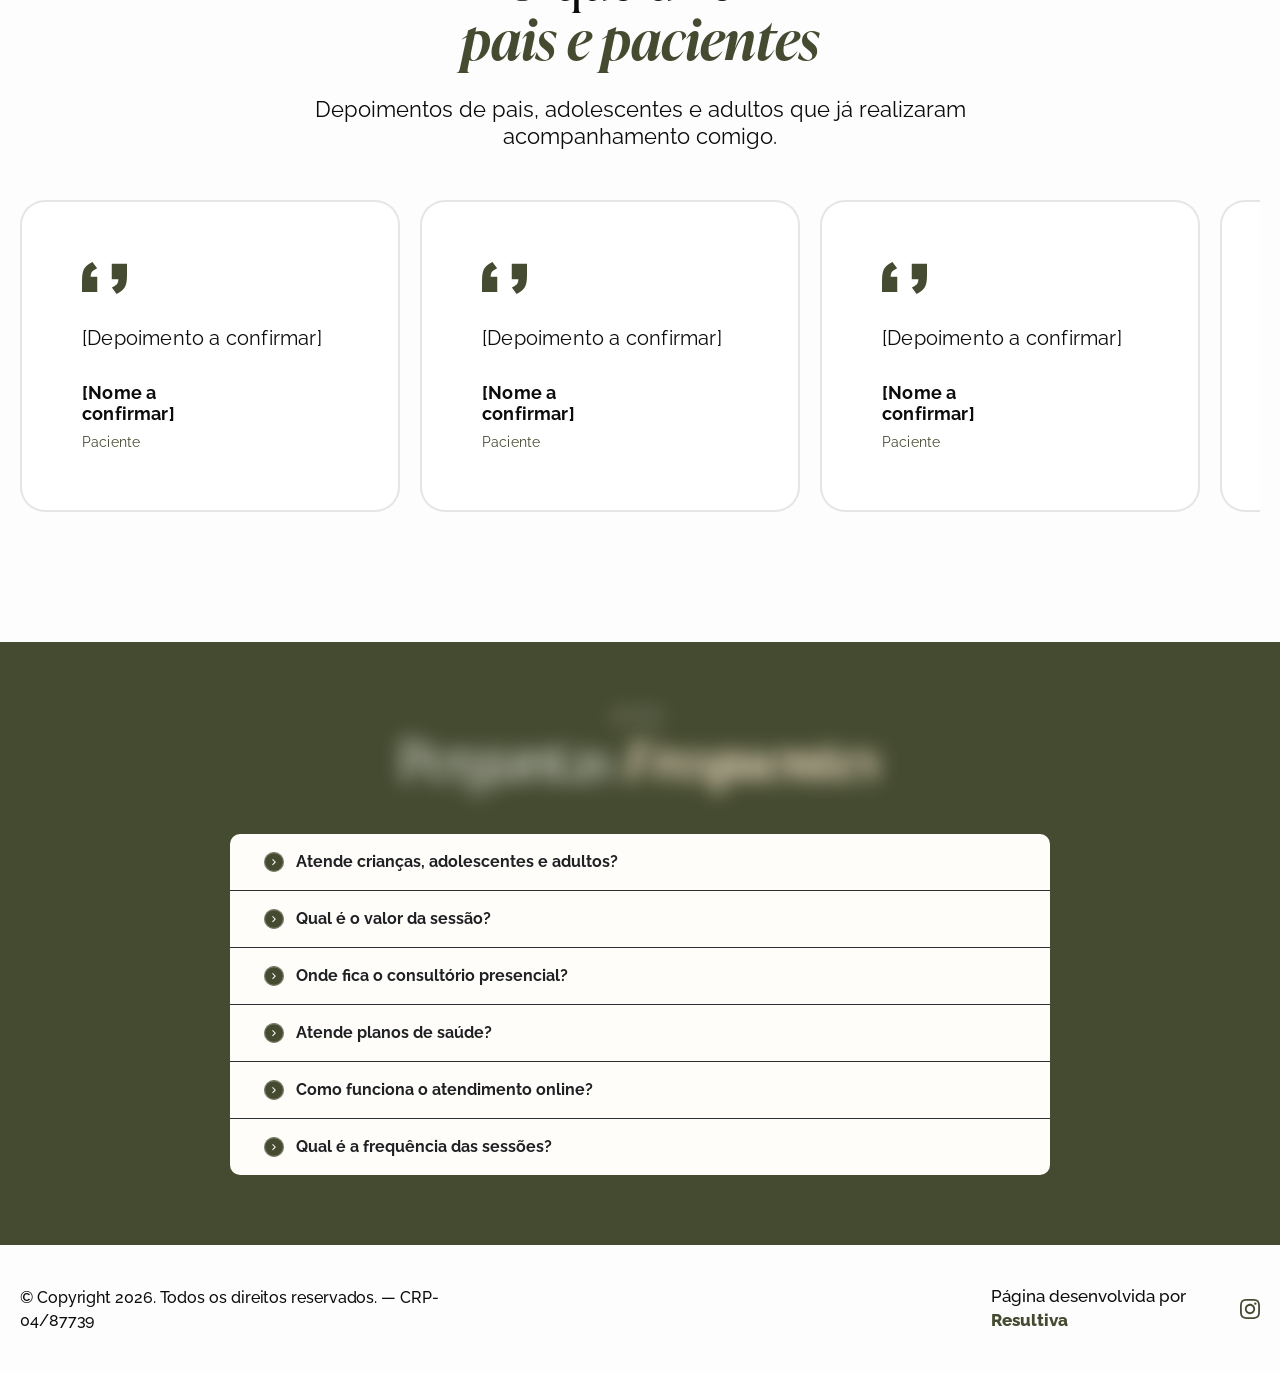
==== commit 9433f0bc: "Adiciona CRP-04/87739 na seção Sobre Mim e no rodapé Co-Authored-By: Claude Sonnet 5 <noreply@anthro" ====
--- a/index.html
+++ b/index.html
@@ -288,7 +288,7 @@
 <hr class="e-5c13791-fec9c89 e-divider-base" data-e-type="widget" data-id="5c13791" data-interaction-id="5c13791"/>
 <p class="e-19bd5d0-a9825c1 e-paragraph-base" data-e-type="widget" data-id="19bd5d0" data-interaction-id="19bd5d0">sobre mim</p>
 </div>
-<p class="e-1d2686b-8669a63 atomik-entrada-9 e-paragraph-base" data-e-type="widget" data-id="1d2686b" data-interaction-id="1d2686b">João Batista<br class="tf-mobile-break"/> Psicólogo Clínico</p>
+<p class="e-1d2686b-8669a63 atomik-entrada-9 e-paragraph-base" data-e-type="widget" data-id="1d2686b" data-interaction-id="1d2686b">João Batista<br class="tf-mobile-break"/> Psicólogo Clínico <span style="font-size:0.55em;opacity:0.7;font-weight:400;">CRP-04/87739</span></p>
 </div>
 <div class="elementor-element elementor-element-09a1a30 elementor-widget__width-initial elementor-widget-tablet__width-initial elementor-widget-mobile__width-initial atomik-entrada-10 elementor-widget elementor-widget-heading" data-e-type="widget" data-element_type="widget" data-id="09a1a30" data-widget_type="heading.default">
 <div class="elementor-widget-container">
@@ -877,7 +877,7 @@
 })();
 </script>
 <section class="elementor-element elementor-element-8ec6804 e-con e-atomic-element e-flexbox-base e-8ec6804-357ff97" data-e-type="e-flexbox" data-element_type="e-flexbox" data-id="8ec6804" data-interaction-id="8ec6804">
-<p class="e-8d137ca-1084c7c e-paragraph-base" data-e-type="widget" data-id="8d137ca" data-interaction-id="8d137ca">© Copyright 2026. Todos os direitos reservados.</p>
+<p class="e-8d137ca-1084c7c e-paragraph-base" data-e-type="widget" data-id="8d137ca" data-interaction-id="8d137ca">© Copyright 2026. Todos os direitos reservados. — CRP-04/87739</p>
 <div style="display:flex;align-items:center;gap:16px;">
 <div class="elementor-element elementor-element-d1d254d elementor-widget elementor-widget-heading" data-e-type="widget" data-element_type="widget" data-id="d1d254d" data-widget_type="heading.default">
 <div class="elementor-widget-container">
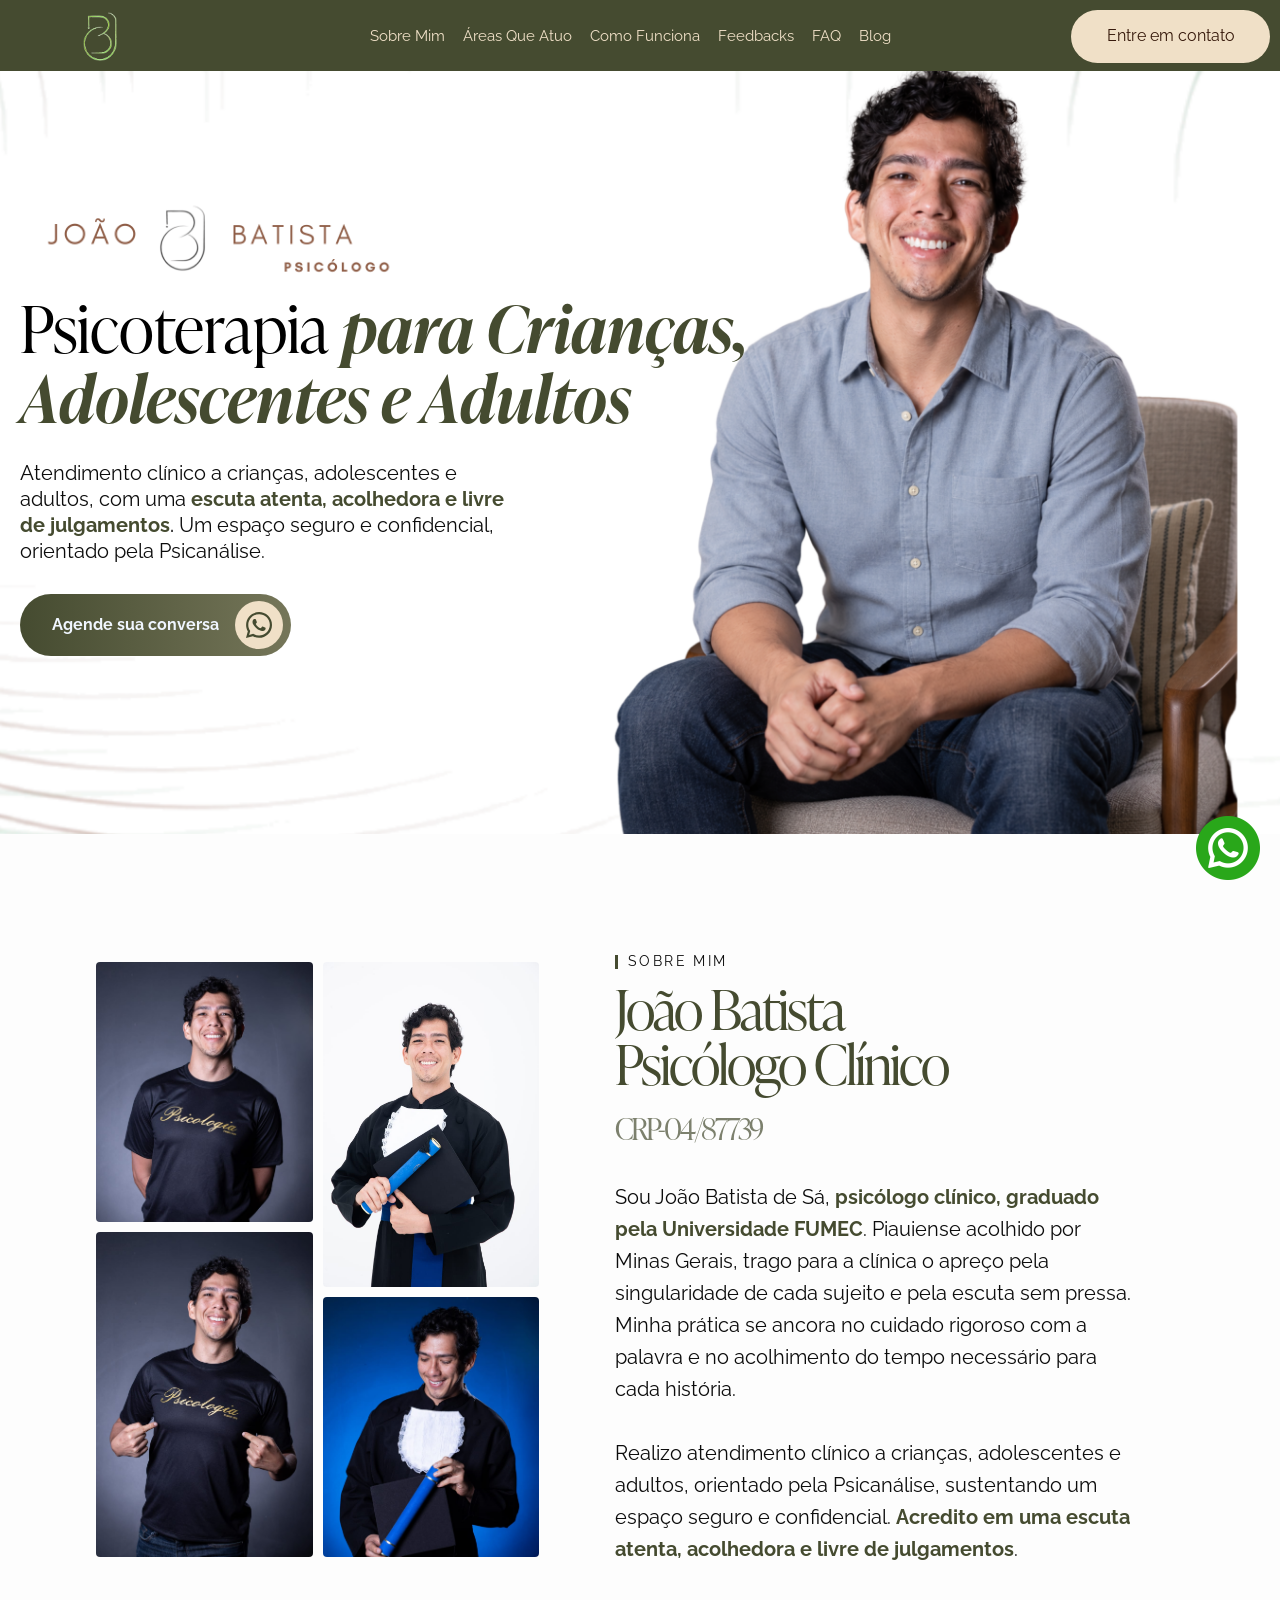
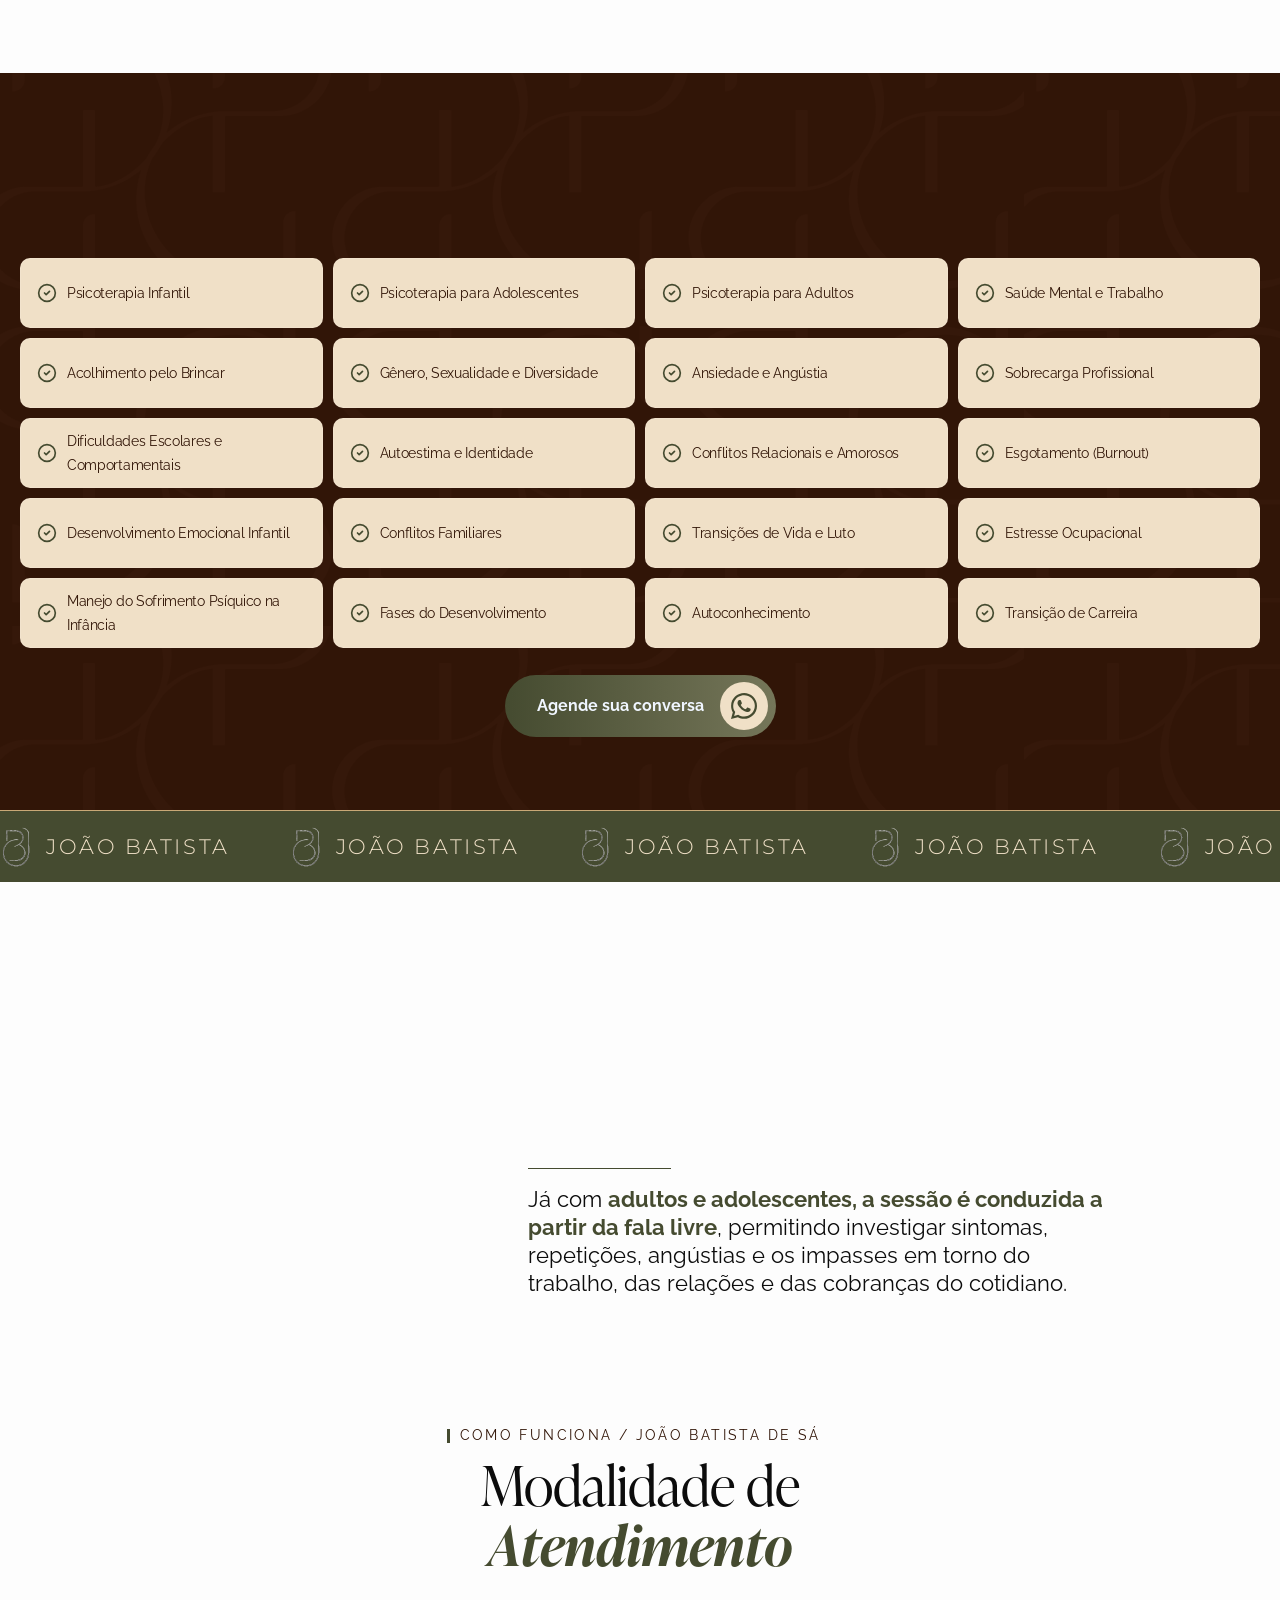
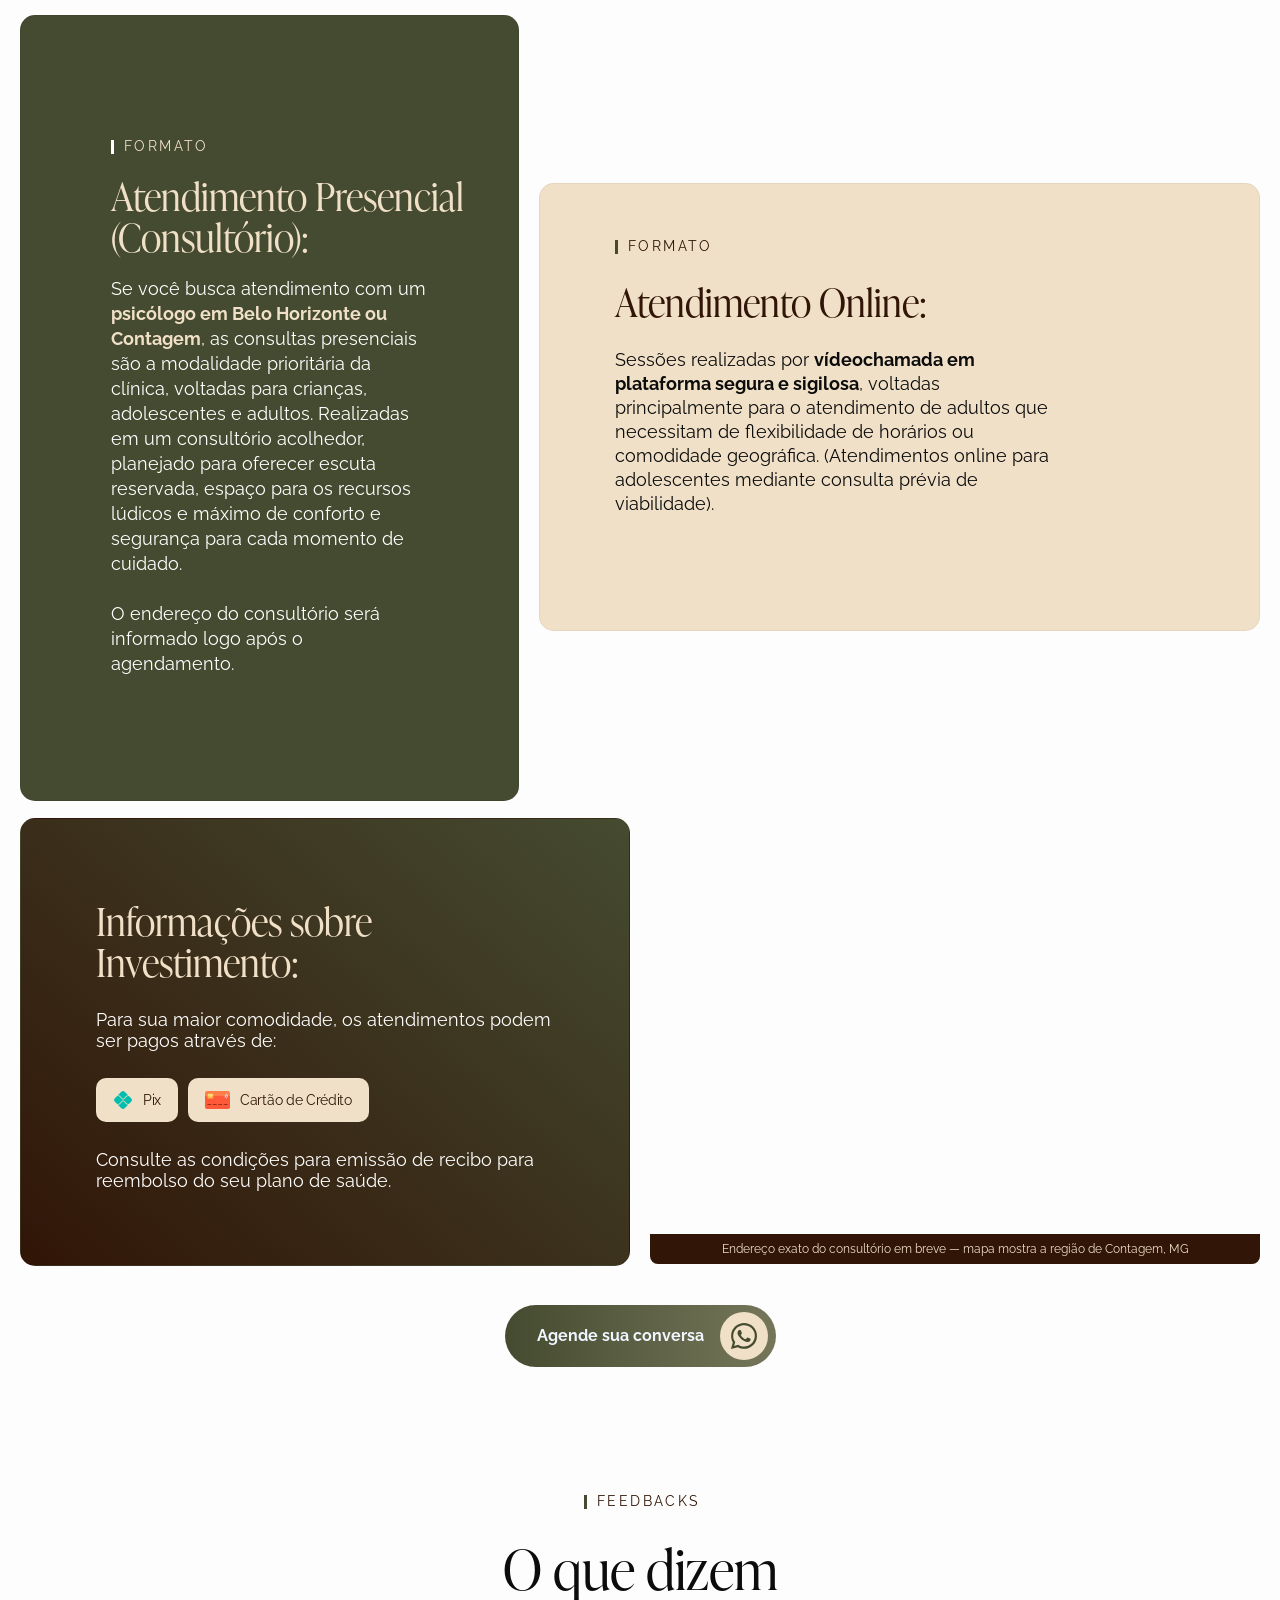
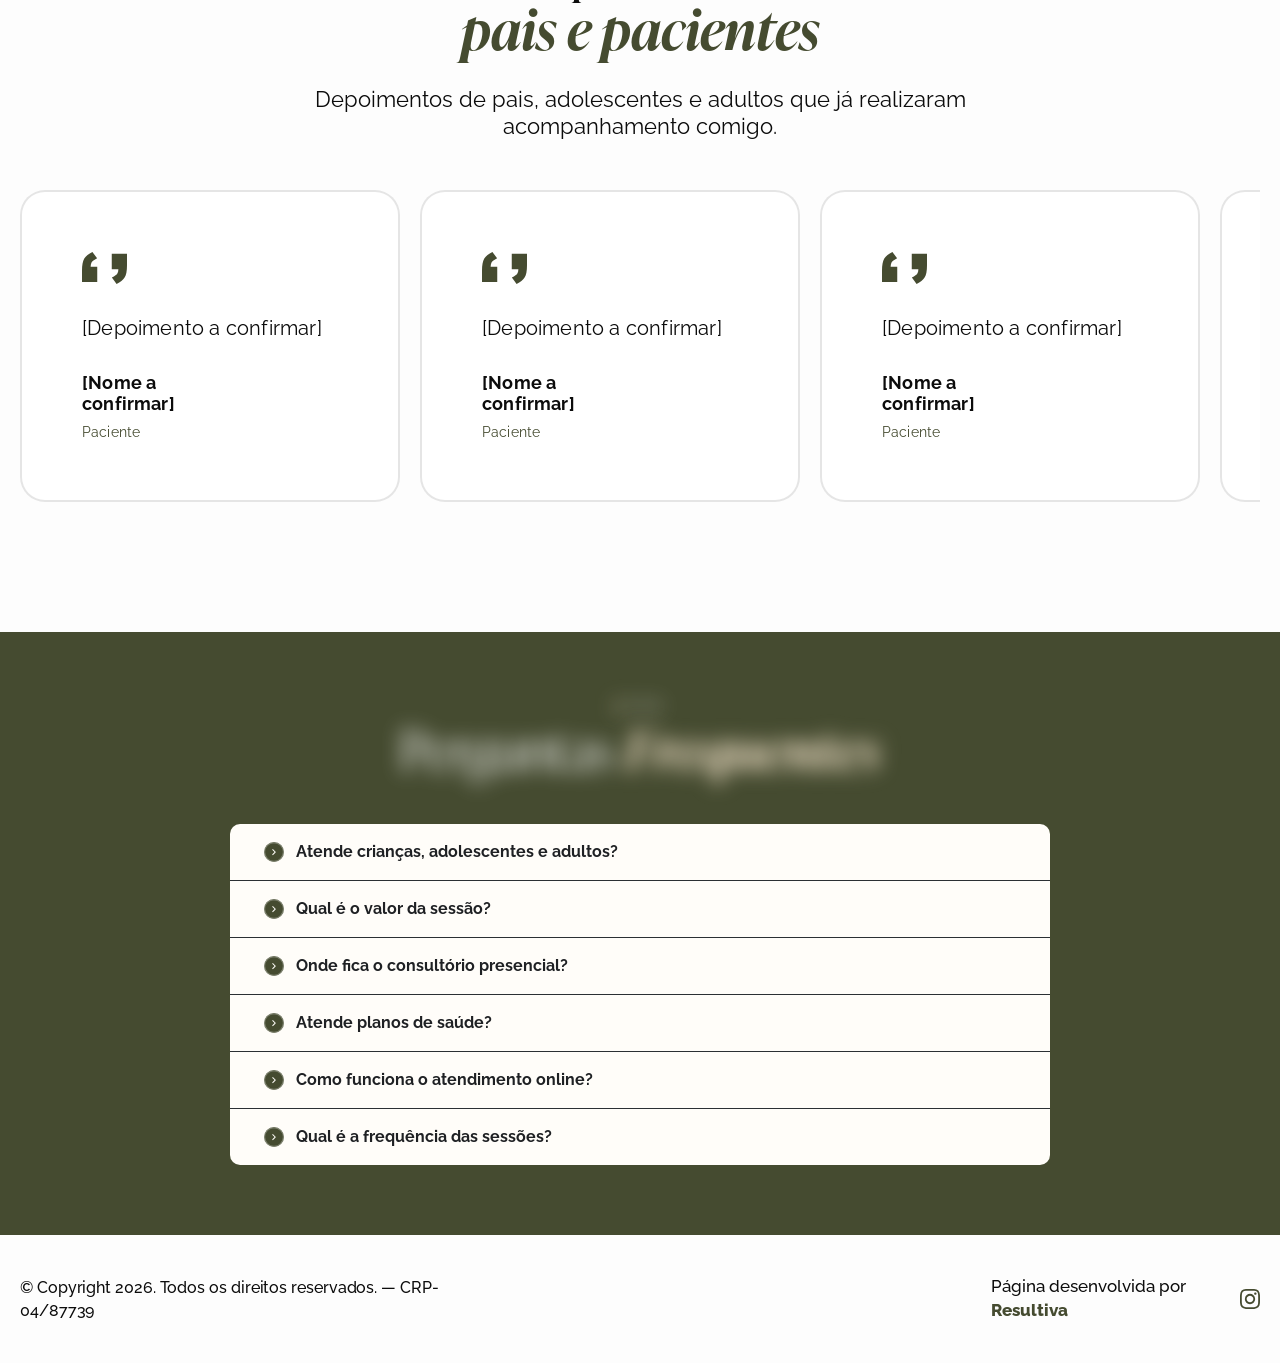
==== commit 9749b90a: "Corrige quebra de linha do CRP no mobile CRP-04/87739 agora fica sempre junto, em linha própria abai" ====
--- a/index.html
+++ b/index.html
@@ -288,7 +288,7 @@
 <hr class="e-5c13791-fec9c89 e-divider-base" data-e-type="widget" data-id="5c13791" data-interaction-id="5c13791"/>
 <p class="e-19bd5d0-a9825c1 e-paragraph-base" data-e-type="widget" data-id="19bd5d0" data-interaction-id="19bd5d0">sobre mim</p>
 </div>
-<p class="e-1d2686b-8669a63 atomik-entrada-9 e-paragraph-base" data-e-type="widget" data-id="1d2686b" data-interaction-id="1d2686b">João Batista<br class="tf-mobile-break"/> Psicólogo Clínico <span style="font-size:0.55em;opacity:0.7;font-weight:400;">CRP-04/87739</span></p>
+<p class="e-1d2686b-8669a63 atomik-entrada-9 e-paragraph-base" data-e-type="widget" data-id="1d2686b" data-interaction-id="1d2686b">João Batista<br class="tf-mobile-break"/> Psicólogo Clínico<br/><span style="font-size:0.55em;opacity:0.7;font-weight:400;white-space:nowrap;">CRP-04/87739</span></p>
 </div>
 <div class="elementor-element elementor-element-09a1a30 elementor-widget__width-initial elementor-widget-tablet__width-initial elementor-widget-mobile__width-initial atomik-entrada-10 elementor-widget elementor-widget-heading" data-e-type="widget" data-element_type="widget" data-id="09a1a30" data-widget_type="heading.default">
 <div class="elementor-widget-container">
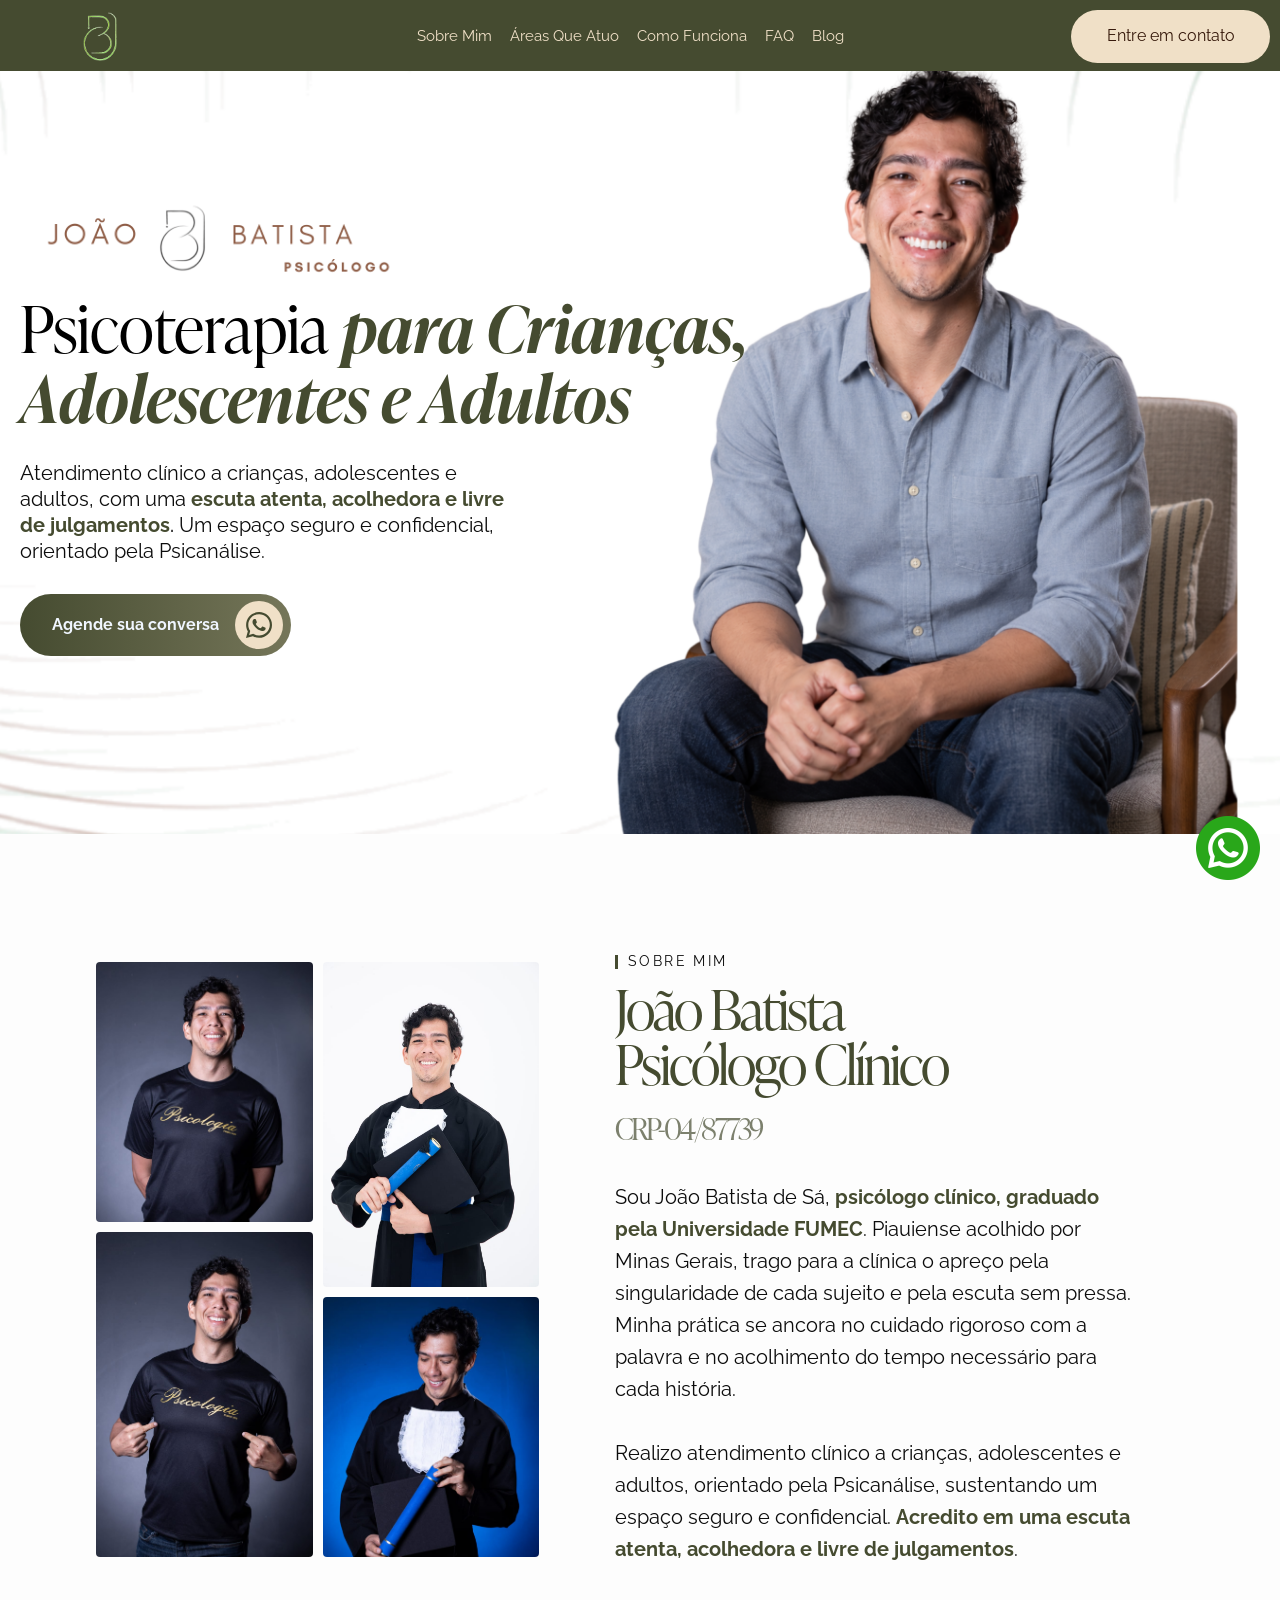
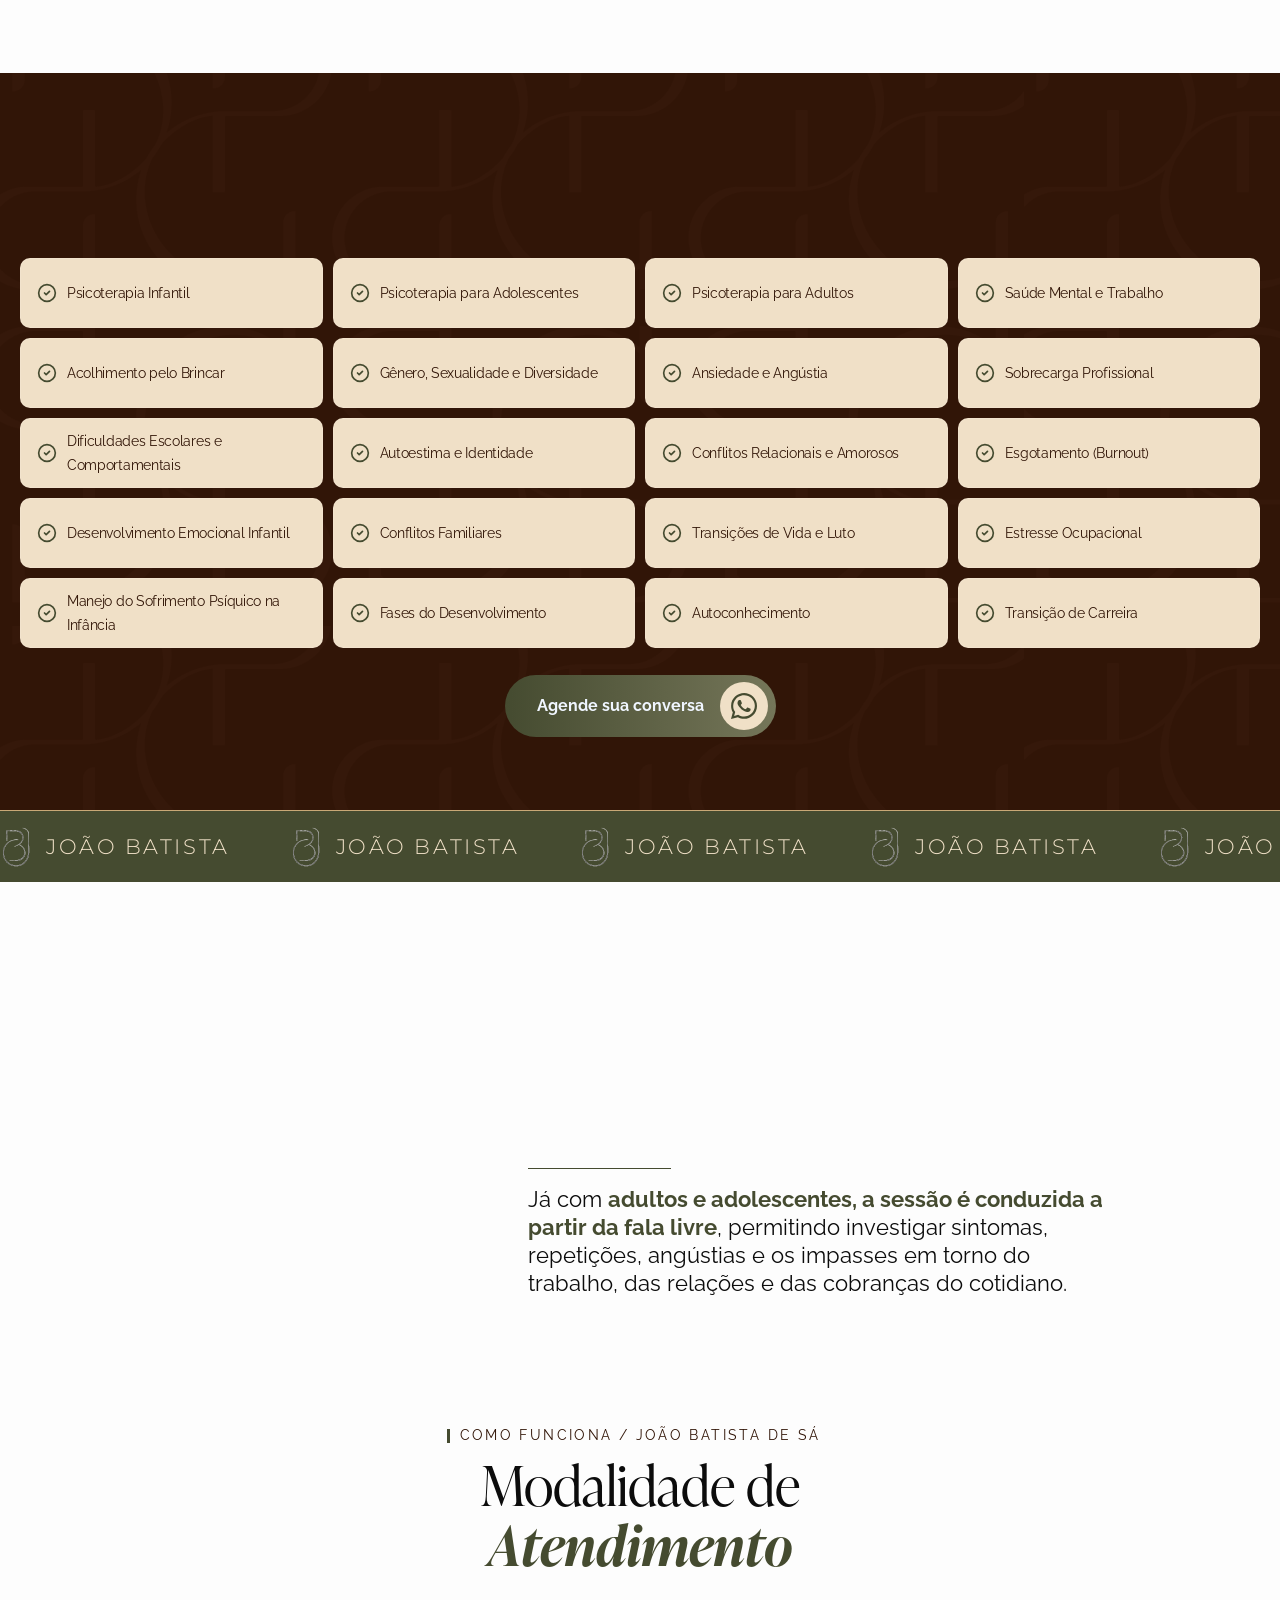
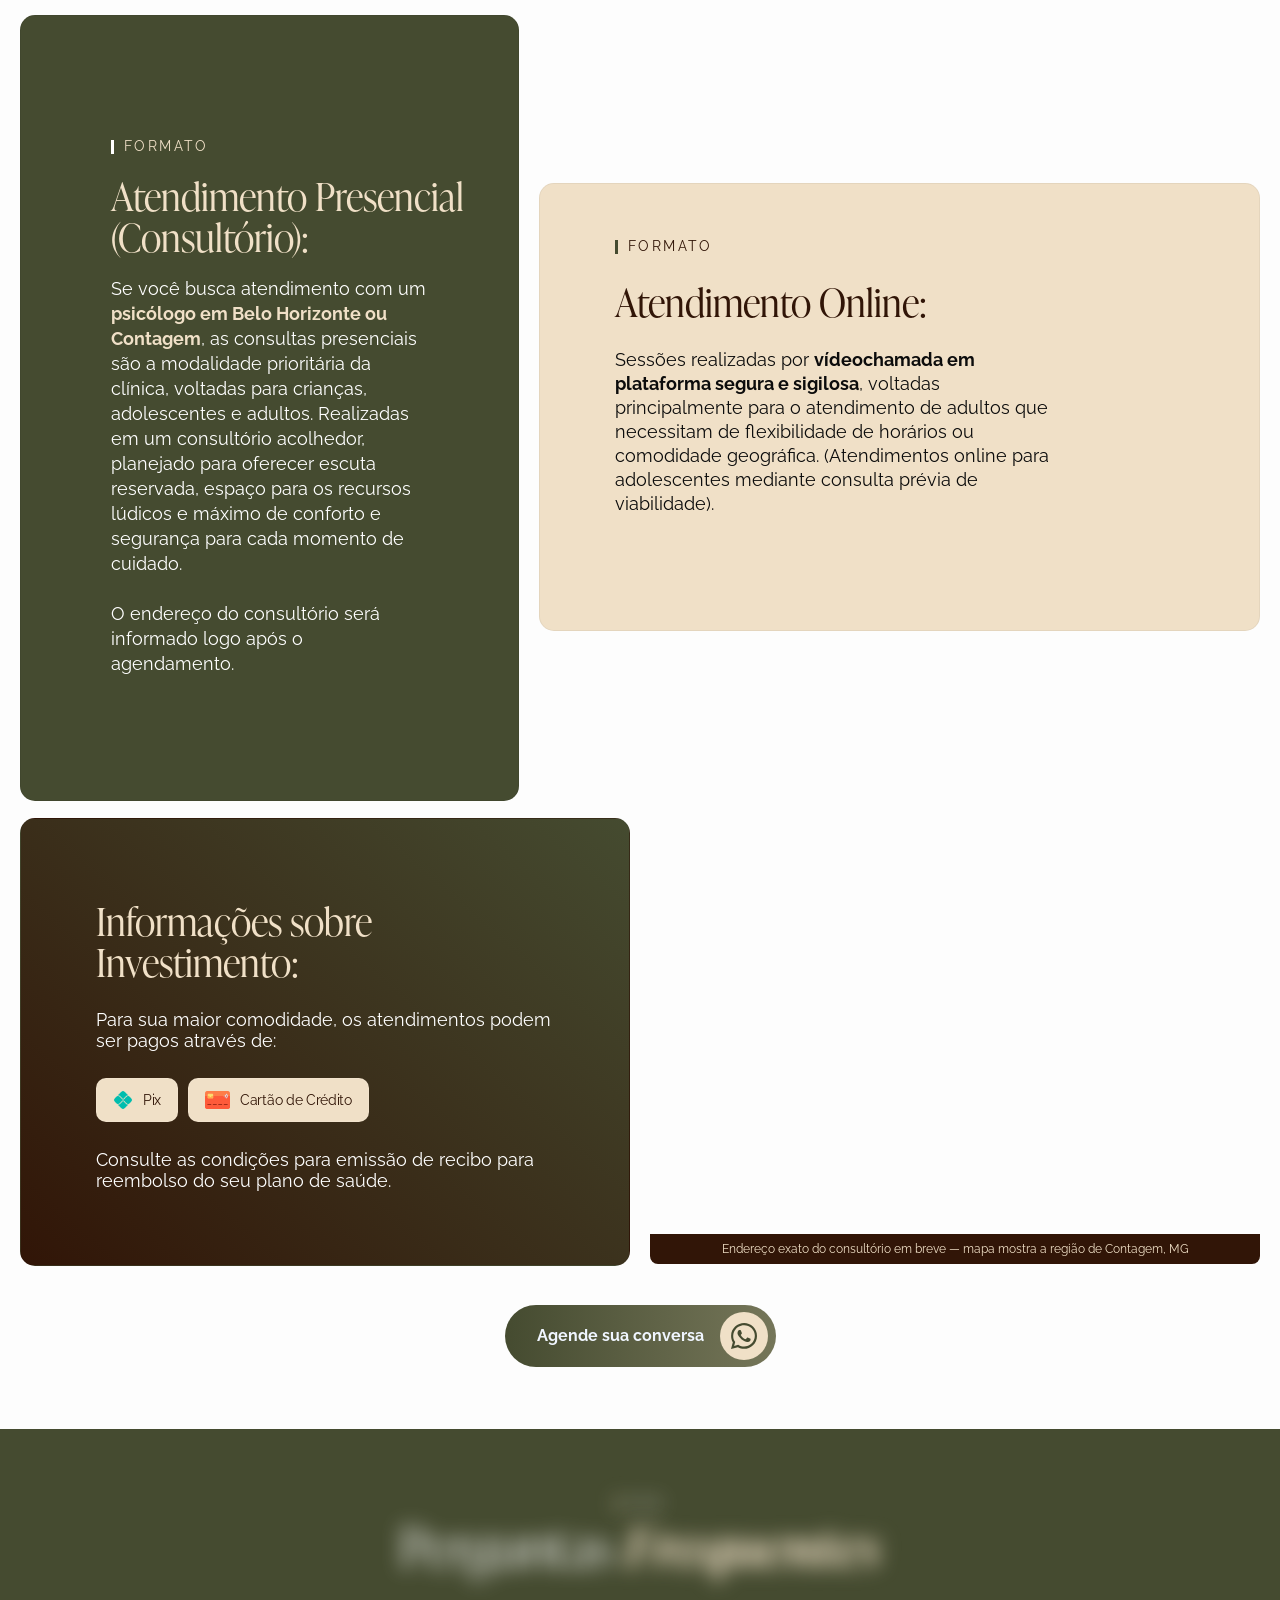
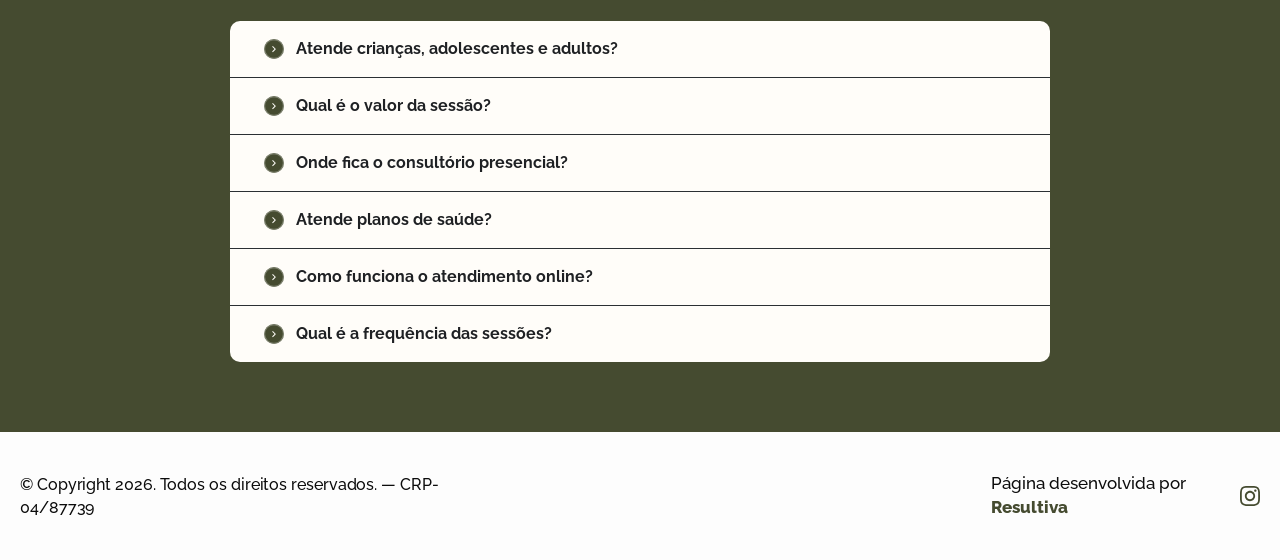
==== commit ab56411d: "Oculta seção de depoimentos temporariamente João ainda não enviou os depoimentos dele; a seção e o l" ====
--- a/index.html
+++ b/index.html
@@ -572,6 +572,7 @@
 </div>
 </a>
 </section>
+<style>#feedbacks,.menu-item-2948{display:none !important;}</style>
 <section class="elementor-element elementor-element-d4fe9a7 e-con e-atomic-element e-flexbox-base e-d4fe9a7-8460ae5" data-e-type="e-flexbox" data-element_type="e-flexbox" data-id="d4fe9a7" data-interaction-id="d4fe9a7" id="feedbacks">
 <div class="elementor-element elementor-element-6ddad7f e-con e-atomic-element e-flexbox-base e-6ddad7f-0298439" data-e-type="e-flexbox" data-element_type="e-flexbox" data-id="6ddad7f" data-interaction-id="6ddad7f">
 <div class="elementor-element elementor-element-937bc12 e-con e-atomic-element e-flexbox-base e-937bc12-62bf036 atomik-entrada-18" data-e-type="e-flexbox" data-element_type="e-flexbox" data-id="937bc12" data-interaction-id="937bc12">
